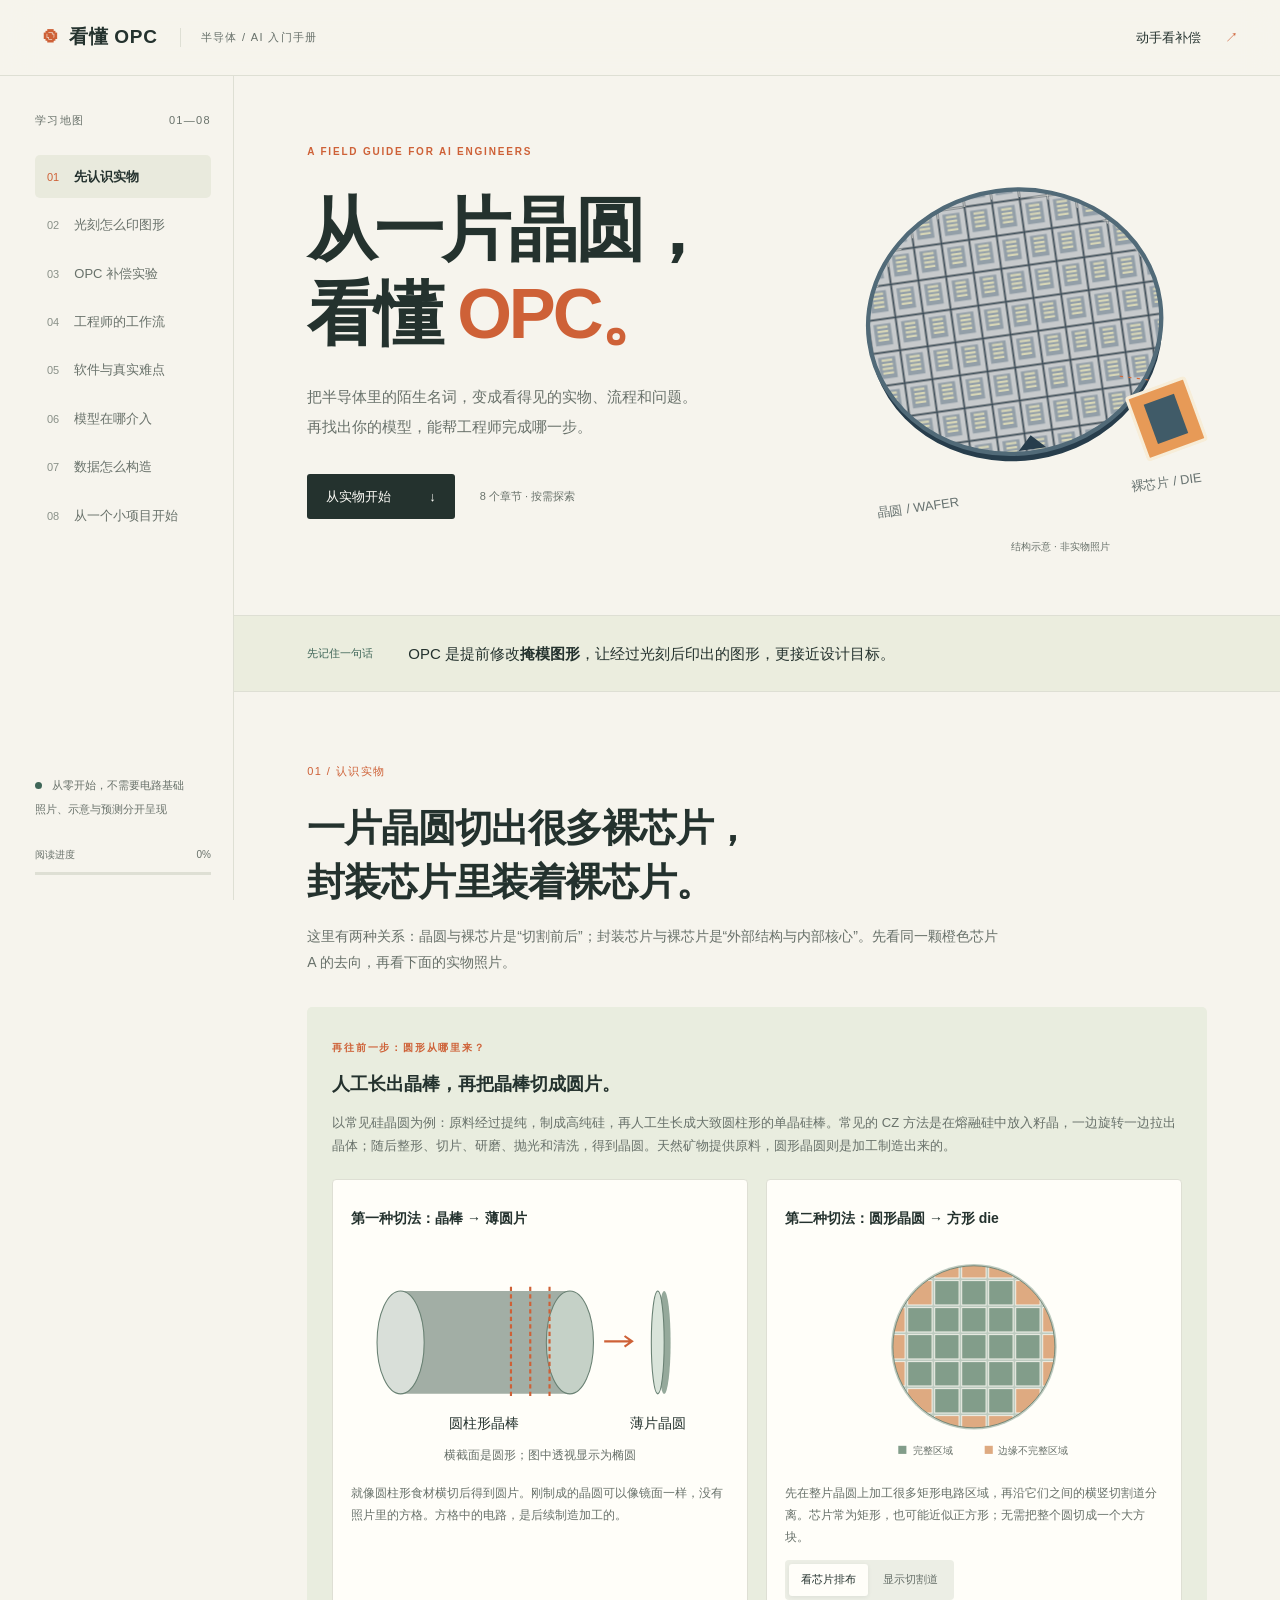
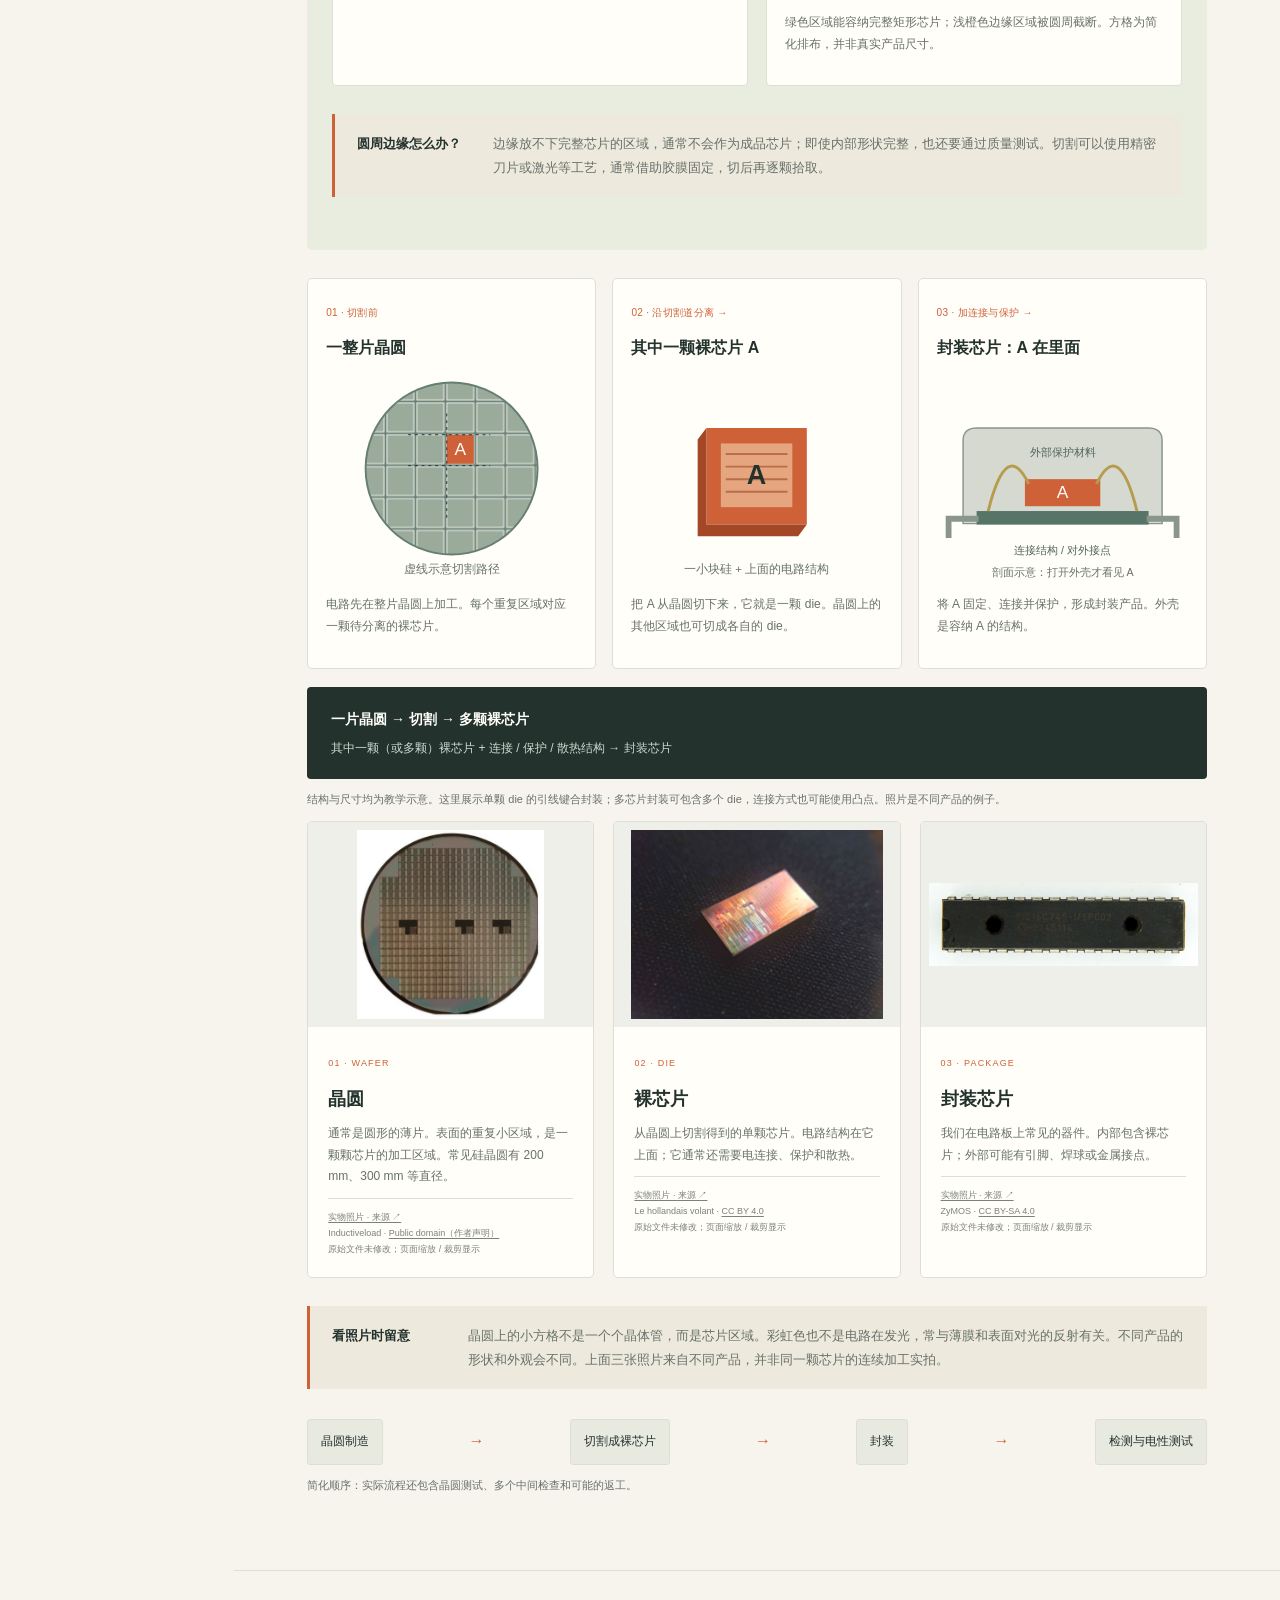
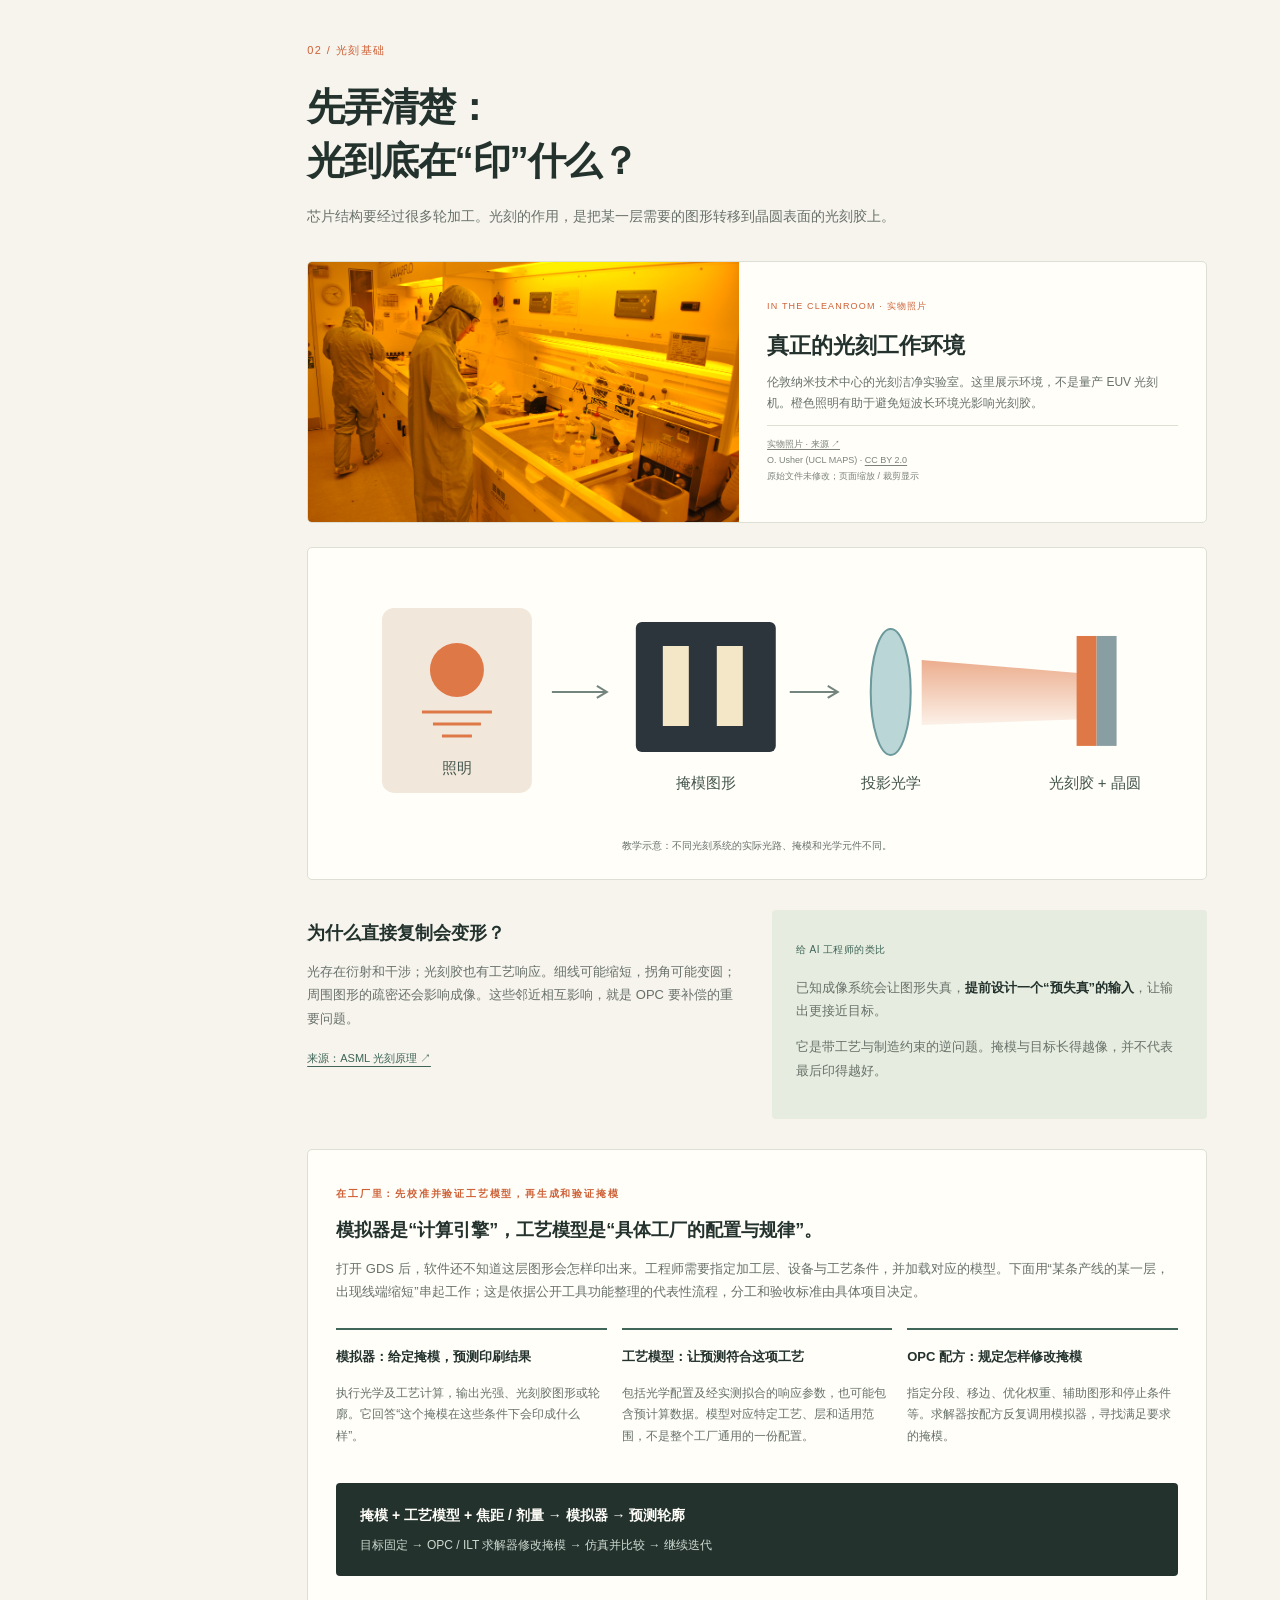
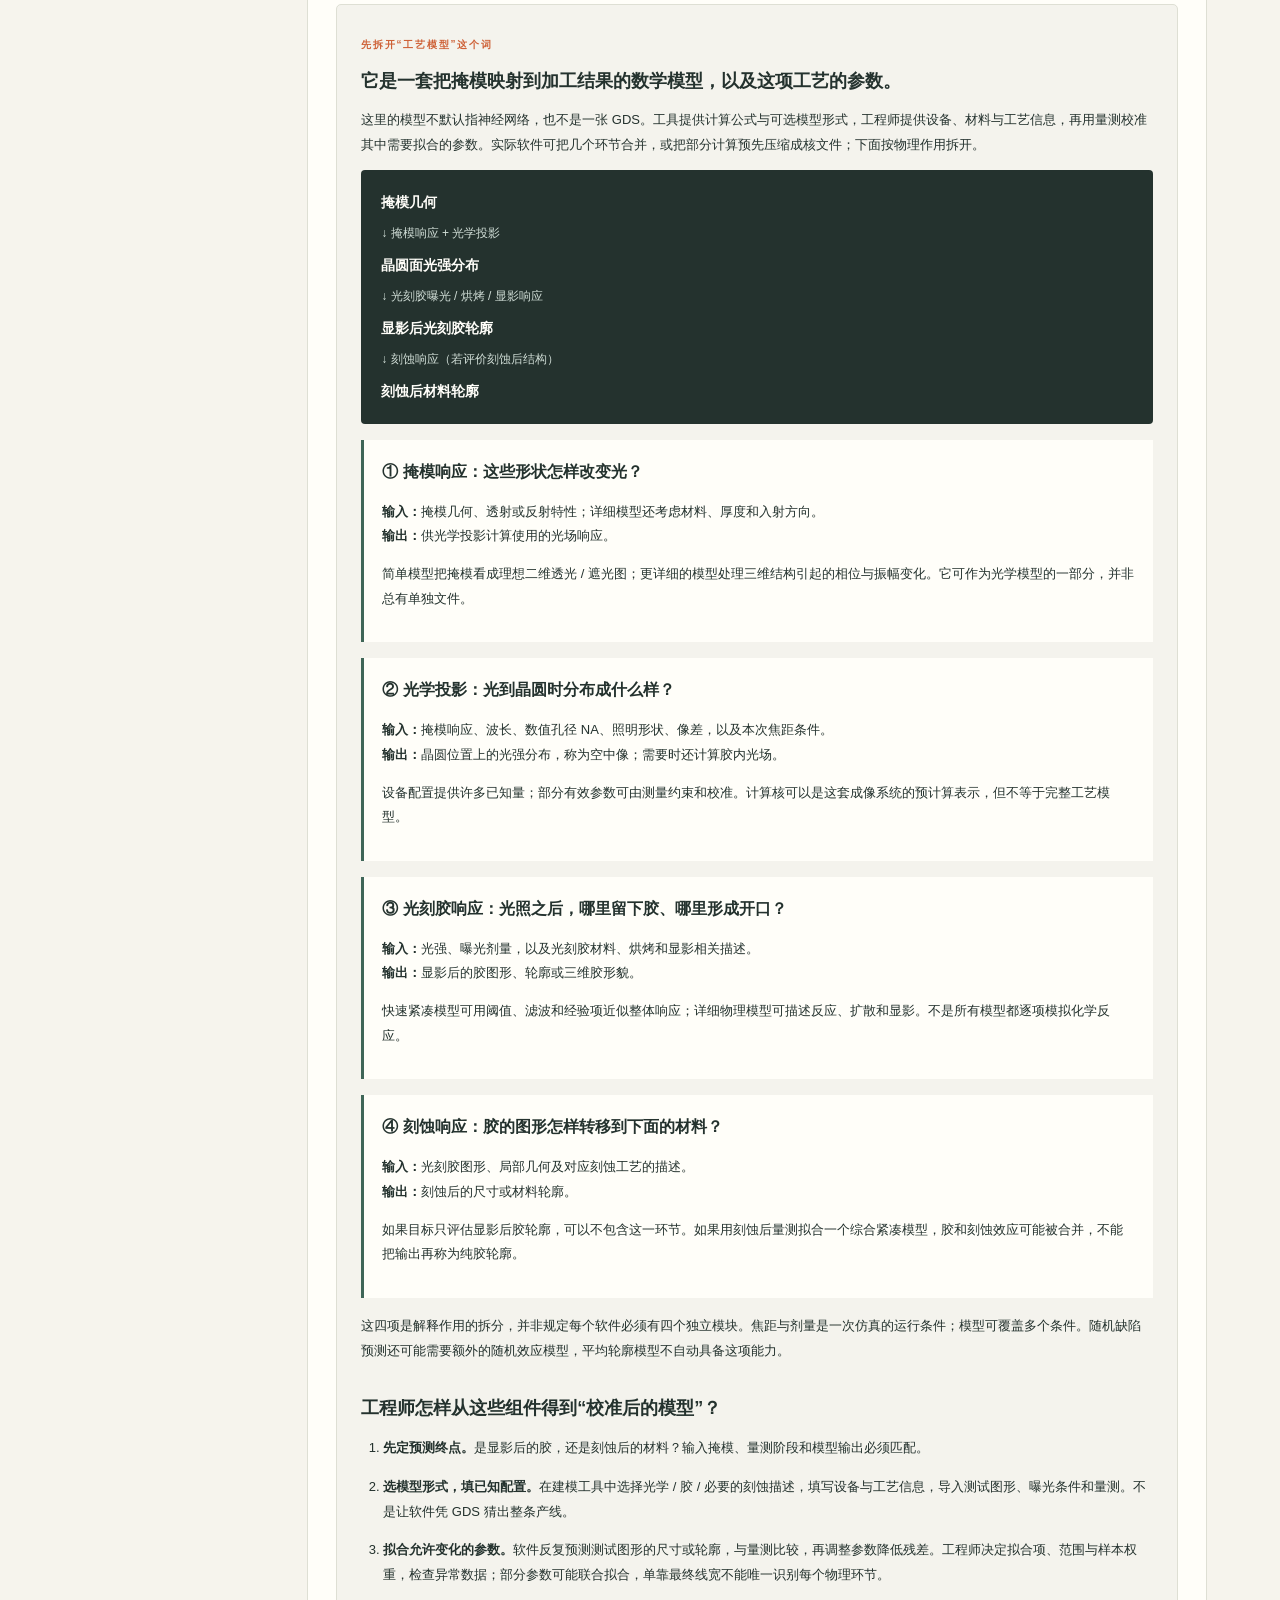
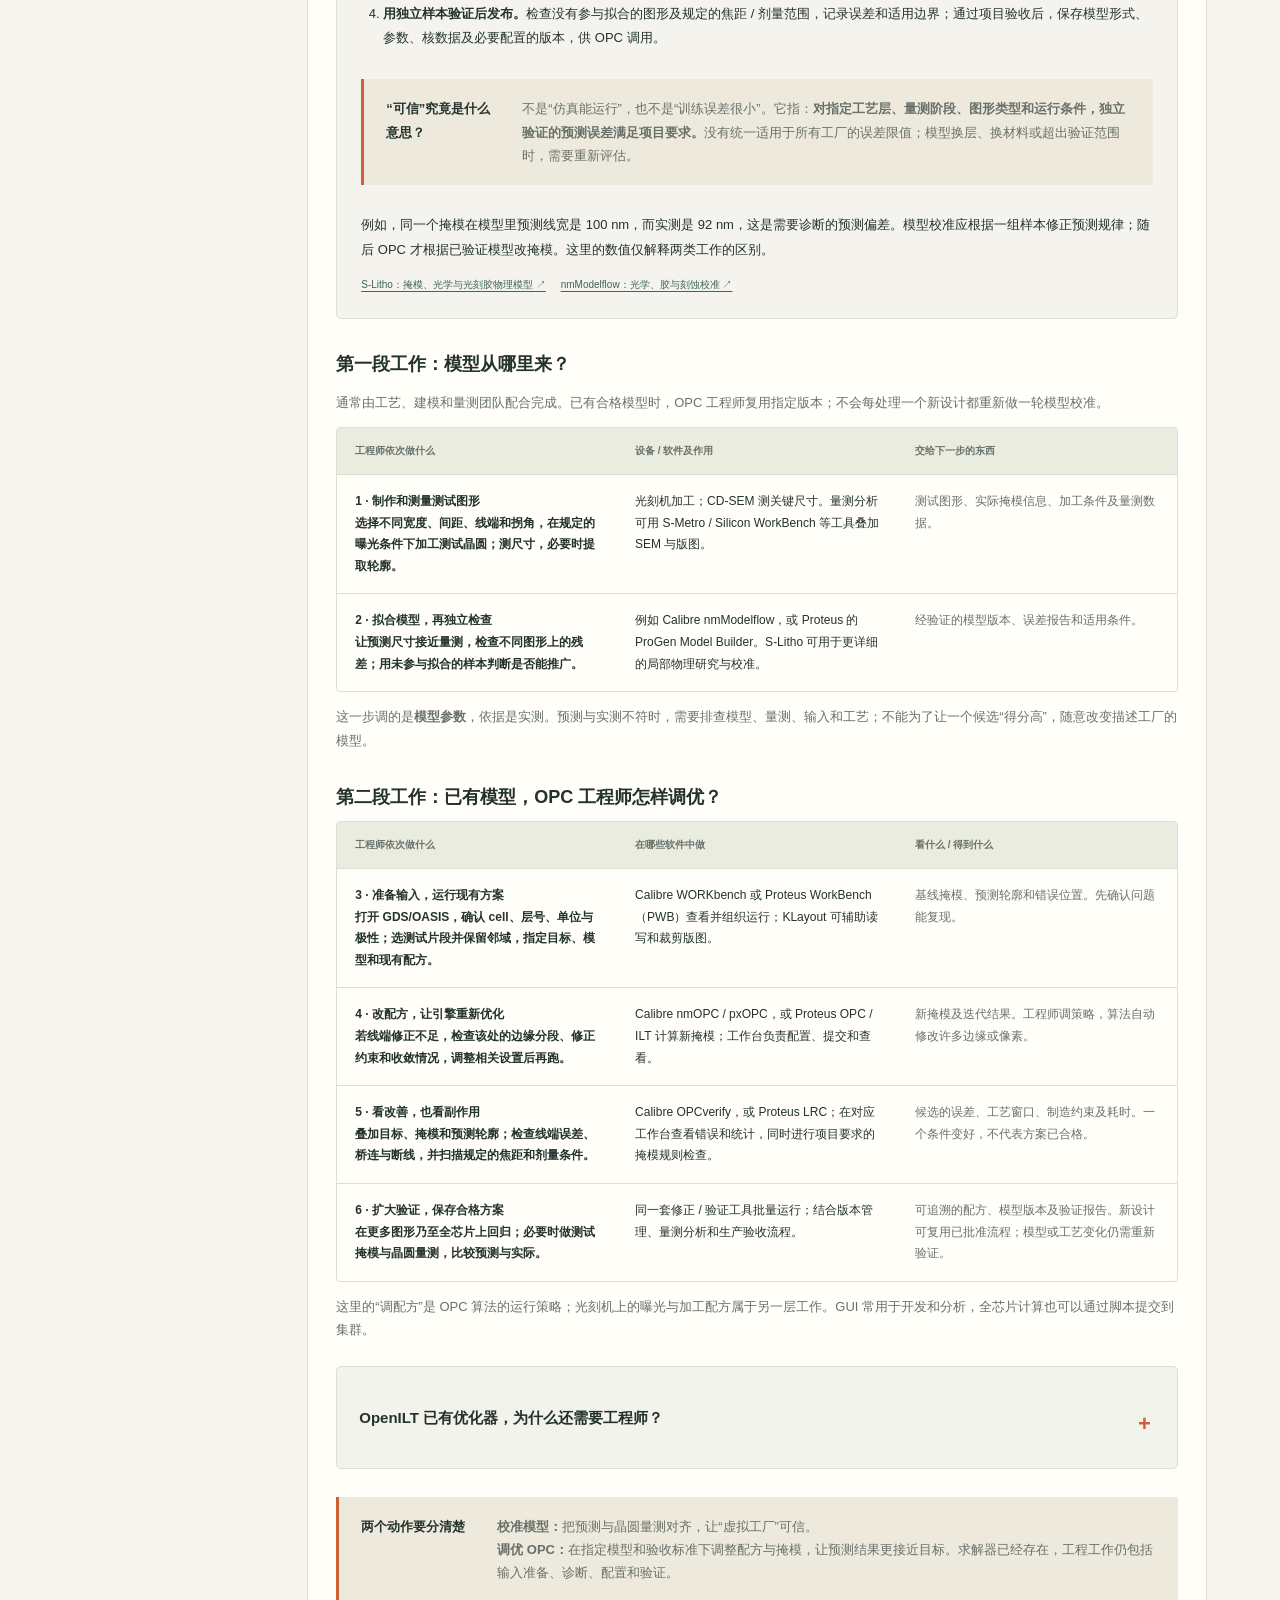
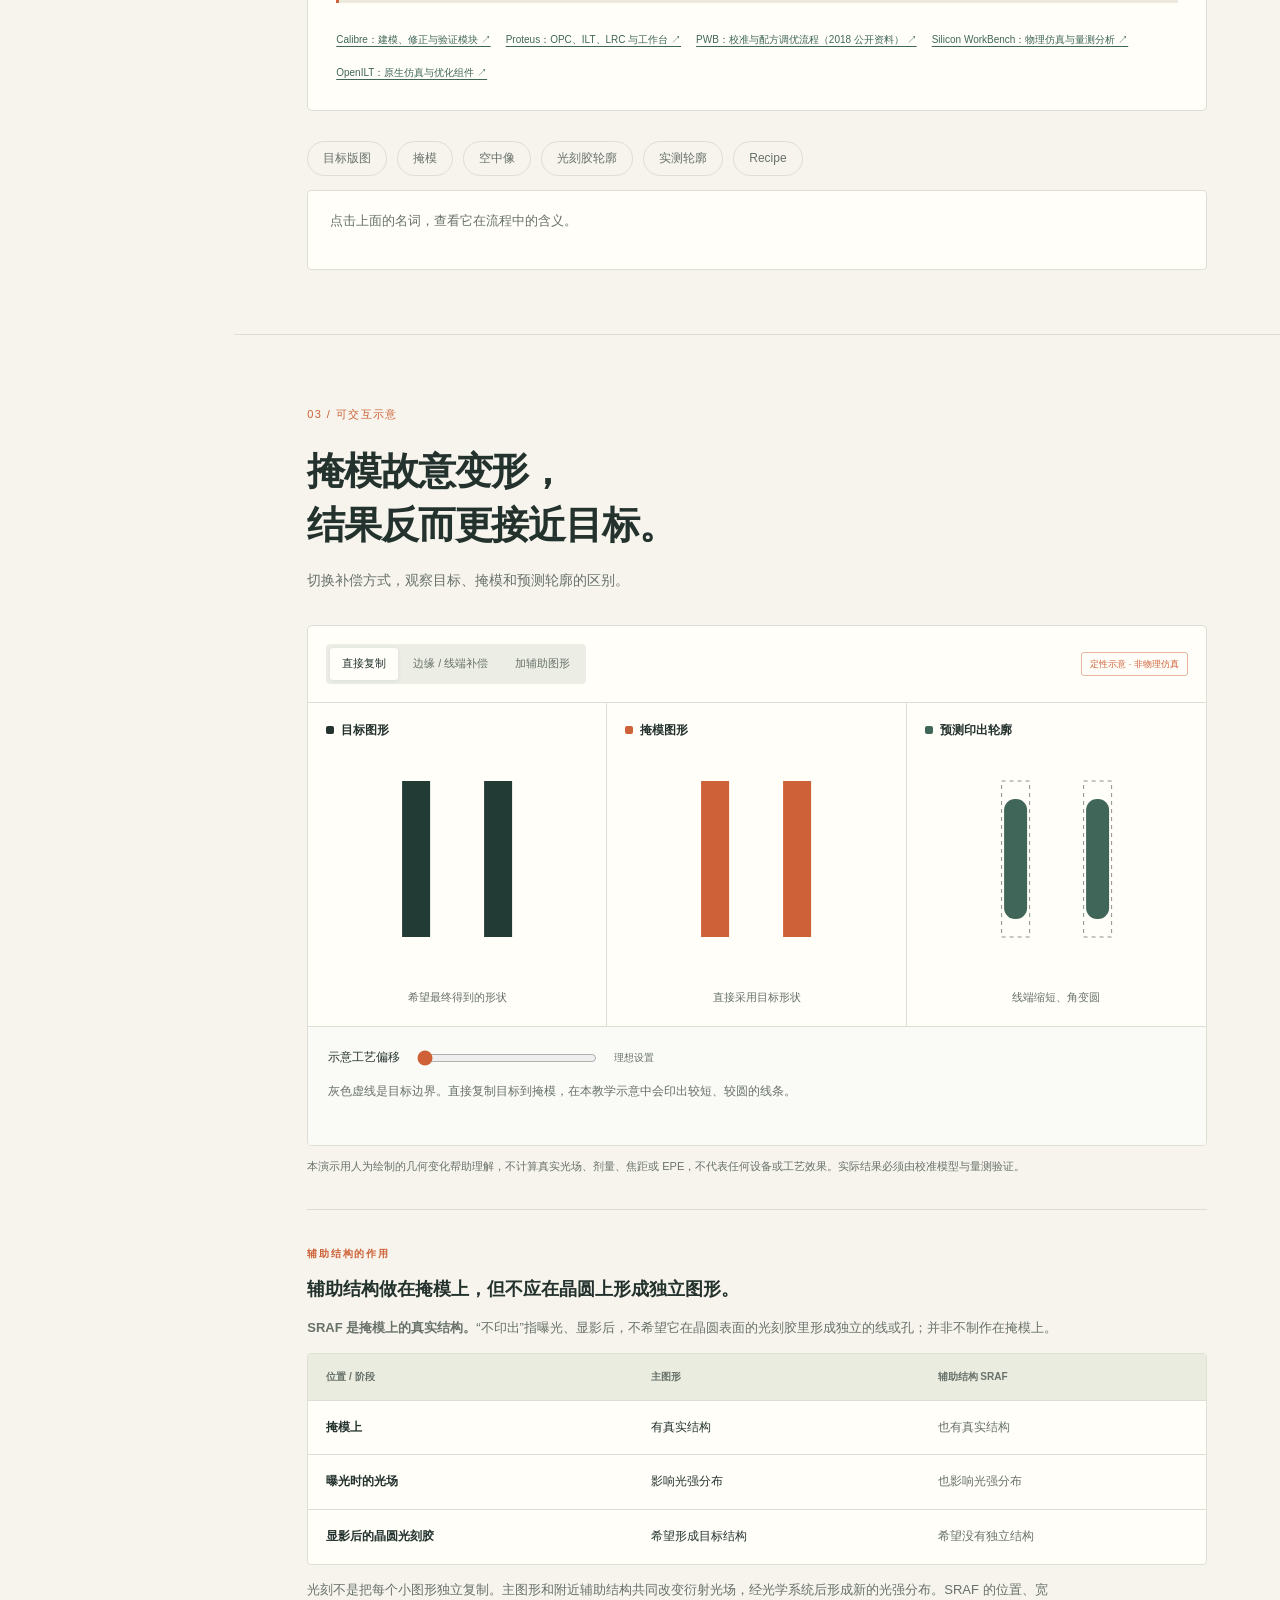
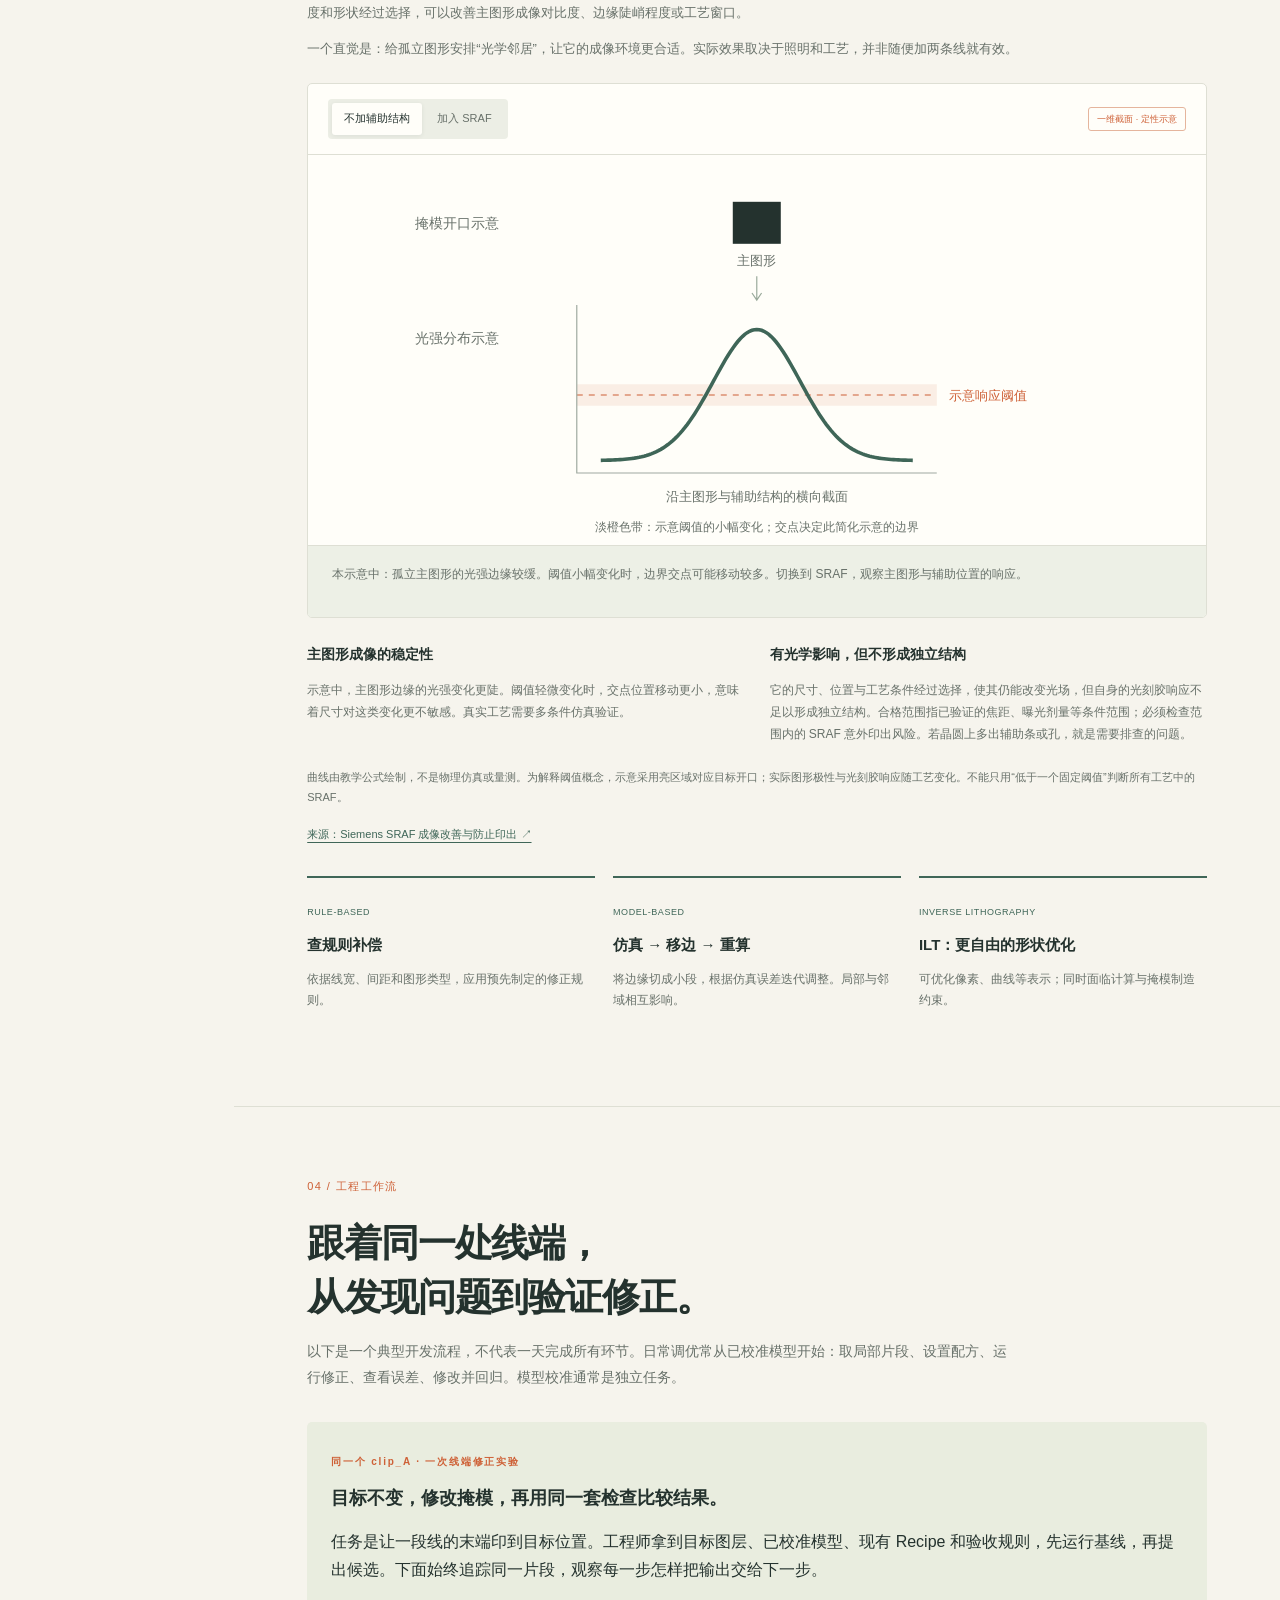
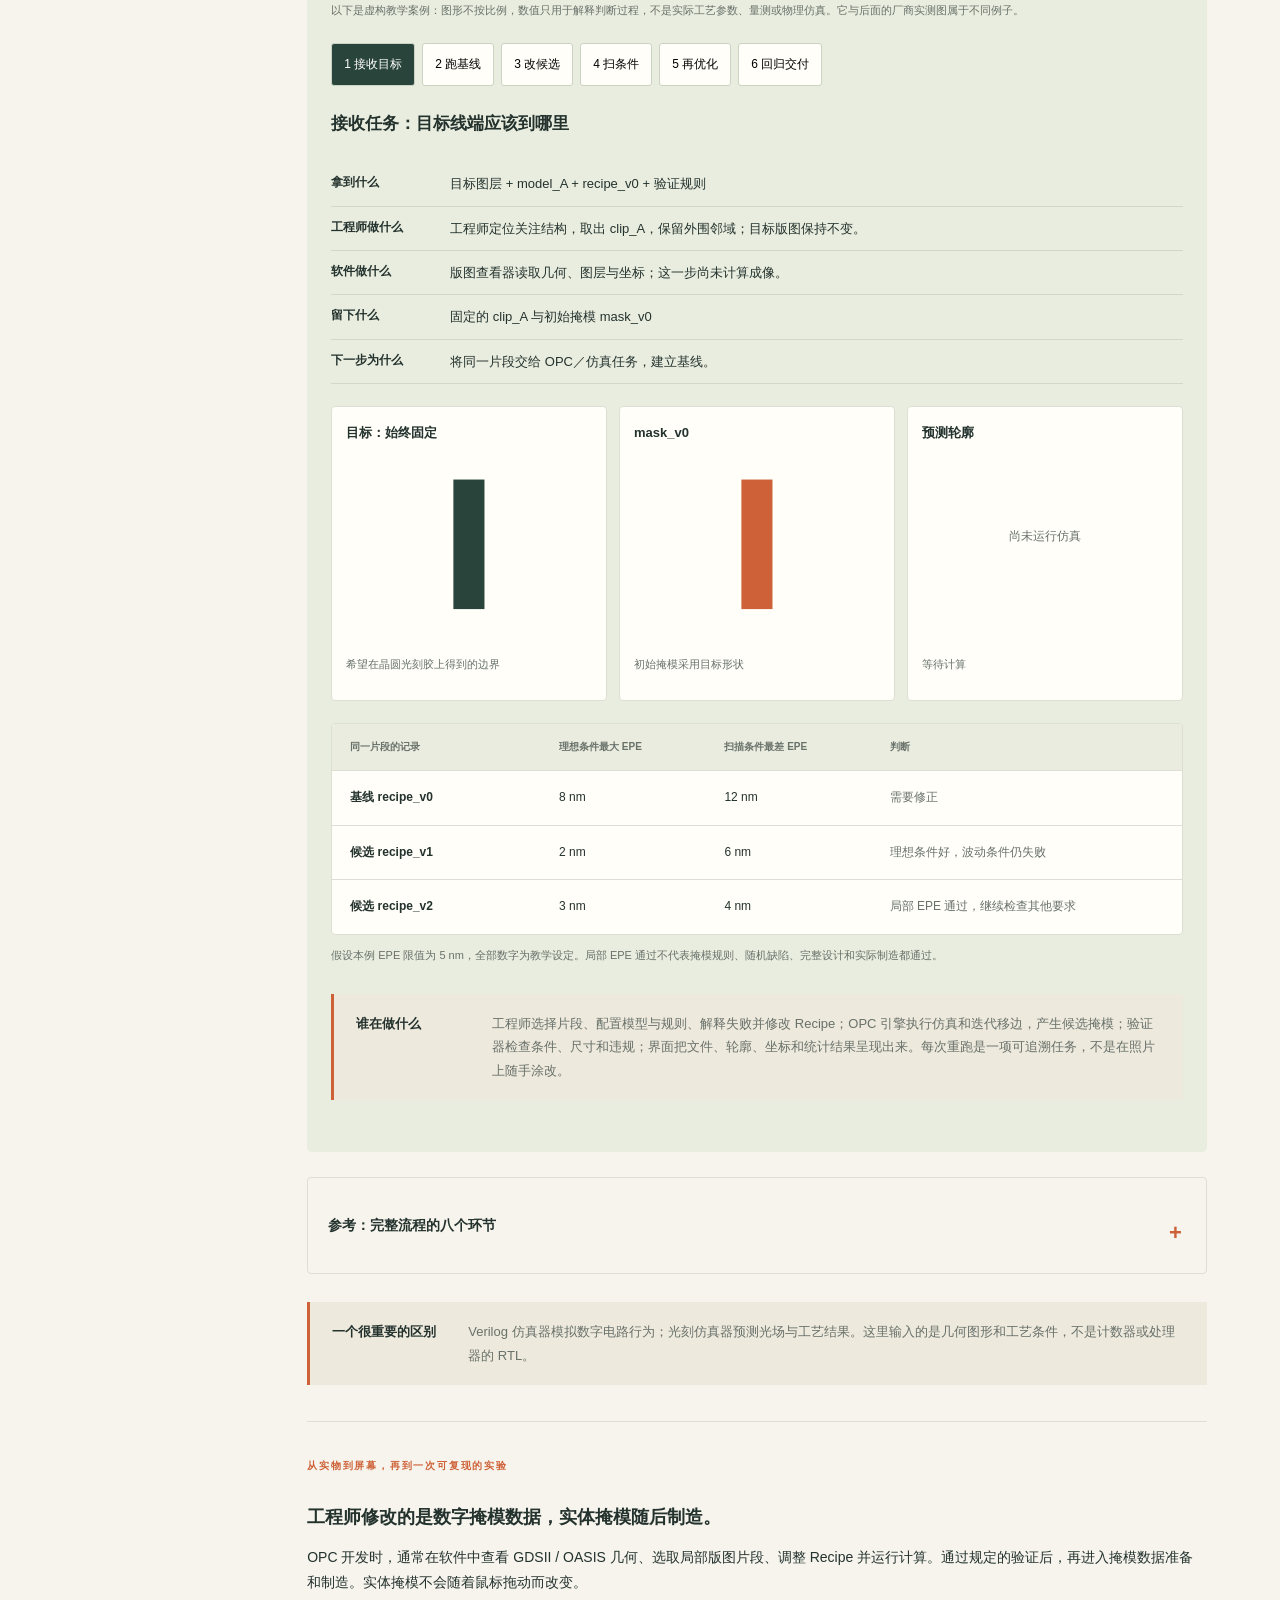
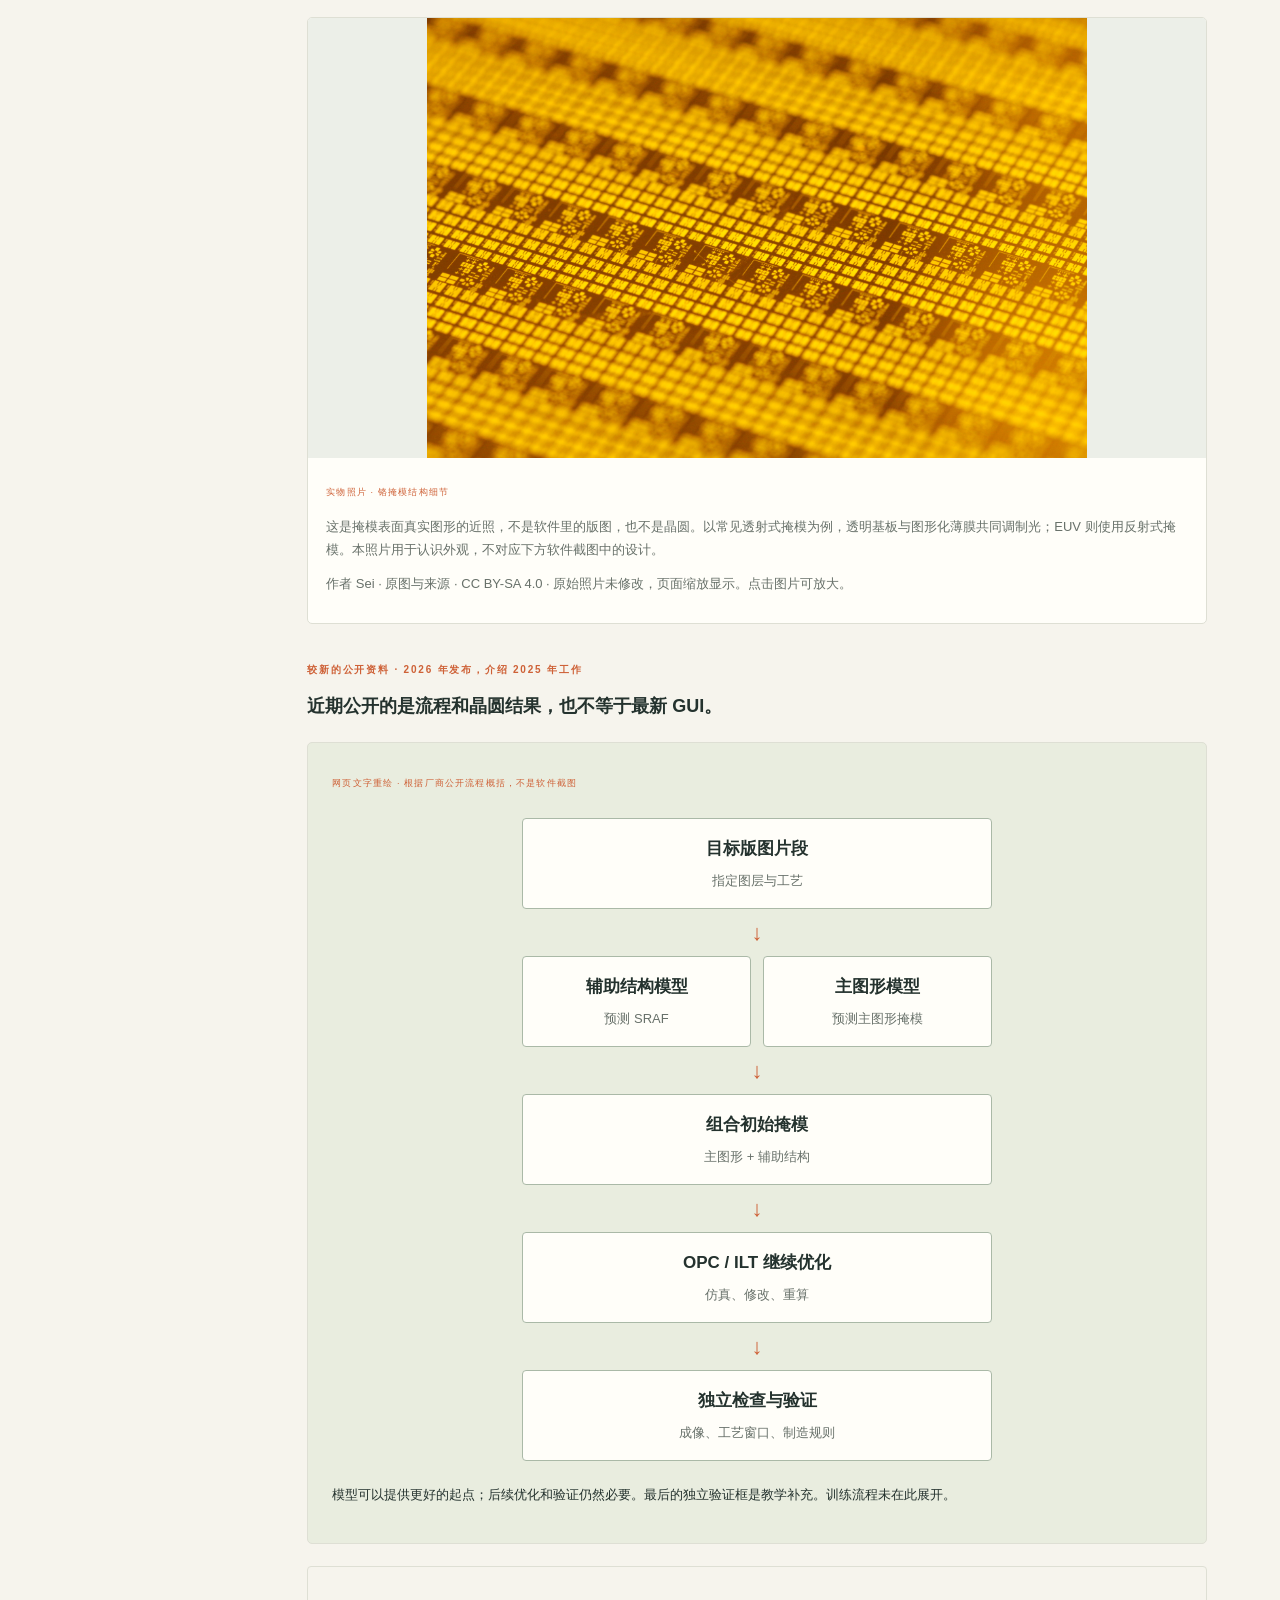
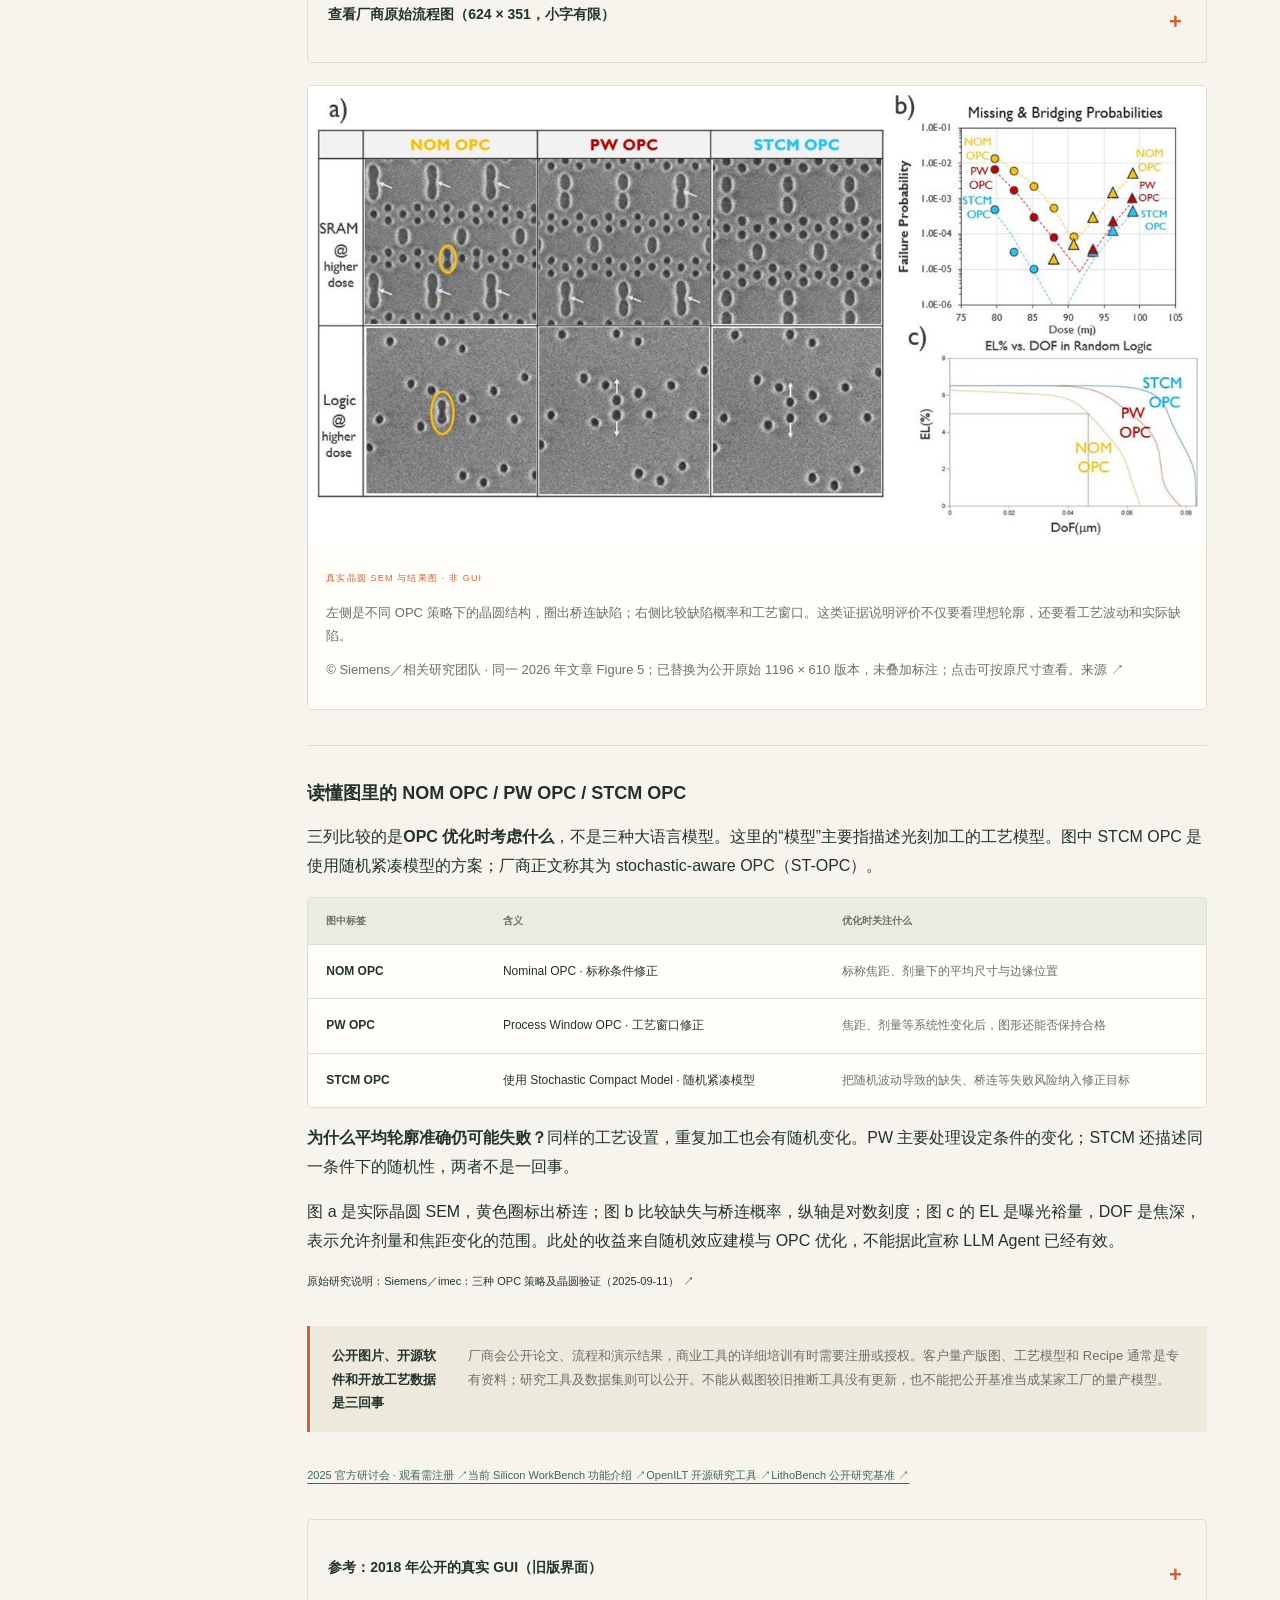
==== offline.html @ 254ba854 "Explain process model components calibration and validation scope" ====
<!doctype html>
<html lang="zh-CN">
<head><meta charset="UTF-8"><meta name="viewport" content="width=device-width, initial-scale=1"><meta name="description" content="给 AI 工程师的 OPC 图解入门。认识晶圆、裸芯片、封装，探索光刻补偿、工具流程和模型数据。"><title>看懂 OPC · 从晶圆到模型</title><style>:root{--paper:#f6f4ed;--ink:#24322e;--muted:#68716a;--orange:#ce6137;--green:#3f6658;--line:#dedfd4;--white:#fffef9}*{box-sizing:border-box}html{scroll-behavior:smooth;scroll-padding-top:95px}body{margin:0;background:var(--paper);color:var(--ink);font-family:-apple-system,BlinkMacSystemFont,"PingFang SC","Microsoft YaHei",sans-serif;line-height:1.8}a{color:inherit;text-decoration:none}button,input{font:inherit}button,a{touch-action:manipulation}button{cursor:pointer}a:focus-visible,button:focus-visible,input:focus-visible,summary:focus-visible{outline:3px solid var(--orange);outline-offset:5px}.topbar{height:76px;position:sticky;top:0;z-index:20;background:#f6f4edf2;backdrop-filter:blur(16px);border-bottom:1px solid var(--line);display:flex;align-items:center;justify-content:space-between;padding:0 42px}.brand{font-weight:700;letter-spacing:.04em;font-size:19px;display:flex;align-items:center;gap:12px}.brand-icon{font-size:28px;color:var(--orange)}.brand-sub{font-size:11px;color:var(--muted);font-weight:400;letter-spacing:.12em;border-left:1px solid var(--line);margin-left:10px;padding-left:20px}.top-action{font-size:13px}.top-action span{color:var(--orange);margin-left:20px}.sidebar{position:fixed;top:76px;bottom:0;width:234px;border-right:1px solid var(--line);padding:35px 22px 25px 35px;display:flex;flex-direction:column}.sidebar-label{font-size:11px;letter-spacing:.12em;color:var(--muted);display:flex;justify-content:space-between;margin-bottom:24px}.sidebar nav{display:grid;gap:5px}.sidebar nav a{font-size:11px;color:#899088;padding:10px 12px;border-radius:5px}.sidebar nav a span{font-size:13px;margin-left:12px;color:var(--muted)}.sidebar nav a.active{background:#e9eadd;color:var(--orange)}.sidebar nav a.active span{color:var(--ink);font-weight:600}.sidebar-note{font-size:11px;color:var(--muted);margin-top:auto;padding-top:30px;line-height:2.2}.tiny-dot{display:inline-block;width:7px;height:7px;border-radius:50%;background:var(--green);margin-right:7px}.progress-label{display:flex;justify-content:space-between;font-size:10px;color:var(--muted);margin-top:25px}.progress-track{background:var(--line);height:3px;margin-top:8px}.progress-track i{height:3px;background:var(--orange);display:block;width:0}main{margin-left:234px;max-width:1550px}.hero{padding:67px 7% 53px;position:relative;overflow:hidden;min-height:540px;border-bottom:1px solid var(--line)}.eyebrow{font-size:10px;font-weight:600;letter-spacing:.18em;color:var(--orange)}h1{font-size:clamp(46px,5.5vw,76px);line-height:1.2;letter-spacing:-.045em;font-weight:600;margin:27px 0 25px}h1 em{font-style:normal;color:var(--orange)}.hero-copy{color:var(--muted);font-size:15px;line-height:2}.hero-bottom{display:flex;align-items:center;gap:25px;margin-top:32px;font-size:11px;color:var(--muted)}.button{display:inline-flex;align-items:center;gap:38px;background:var(--ink);color:var(--white);padding:11px 19px;font-size:13px;border-radius:3px}.button:hover{background:var(--green)}.hero-diagram{position:absolute;right:3%;top:90px;width:41%;max-width:470px;transform:rotate(-8deg)}.hero-diagram svg{width:100%}.diagram-label{display:block;text-align:center;color:var(--muted);font-size:10px;transform:rotate(8deg)}.intro-strip{display:flex;gap:35px;padding:24px 7%;align-items:center;border-bottom:1px solid var(--line);background:#ebedde}.intro-strip>span{font-size:11px;color:var(--green);white-space:nowrap}.intro-strip p{font-size:15px;margin:0}.chapter{padding:64px 7%;border-bottom:1px solid var(--line)}.chapter-number{font-size:11px;color:var(--orange);letter-spacing:.13em}.chapter-head{margin-bottom:32px}.chapter-head h2{font-size:clamp(28px,3vw,40px);line-height:1.4;font-weight:600;letter-spacing:-.03em;margin:16px 0}.chapter-head>p{color:var(--muted);font-size:14px;max-width:700px}.photo-grid{display:grid;grid-template-columns:repeat(3,1fr);gap:19px}.photo-card{margin:0;background:var(--white);border:1px solid var(--line);border-radius:5px;overflow:hidden}.photo-frame{height:205px;background:#e4e5de;overflow:hidden;position:relative}.photo-frame img{width:100%;height:100%;object-fit:cover;cursor:zoom-in;transition:transform .3s}.photo-frame img:hover{transform:scale(1.04)}.photo-loading{height:100%;display:grid;place-items:center;font-size:12px;color:var(--muted)}figcaption{padding:20px}.photo-tag{font-size:9px;letter-spacing:.13em;color:var(--orange)}h3{font-size:18px;line-height:1.5;font-weight:600;margin:10px 0}figcaption p{font-size:12px;color:var(--muted);margin:10px 0}.photo-credit{font-size:9px;color:#7c827b;border-top:1px solid var(--line);padding-top:10px;line-height:1.8}.photo-credit a{text-decoration:underline;text-underline-offset:2px}.note{display:flex;gap:26px;border-left:3px solid var(--orange);padding:18px 22px;background:#eee9dd;margin:28px 0;font-size:13px}.note strong{flex:0 0 110px;align-self:flex-start}.note p{margin:0;color:var(--muted)}.journey,.agent-flow{display:flex;align-items:center;justify-content:space-between;gap:12px;margin-top:30px}.journey span,.agent-flow span{font-size:12px;background:#e8eadf;border:1px solid var(--line);padding:11px 13px;border-radius:3px}.journey b,.agent-flow b{font-weight:400;color:var(--orange)}.small{font-size:11px}.muted{color:var(--muted)}.litho-panel{background:var(--white);border:1px solid var(--line);border-radius:5px;padding:24px}.litho-panel svg{width:100%;display:block}.svg-title{font-size:15px;fill:#43544b}.panel-caption{text-align:center;font-size:10px;color:var(--muted)}.two-col{display:grid;grid-template-columns:1fr 1fr;gap:30px;margin-top:30px}.two-col p{font-size:13px;color:var(--muted)}.analogy{background:#e6ecdf;padding:24px;border-radius:4px}.analogy>span{font-size:10px;color:var(--green);letter-spacing:.04em}.analogy strong{color:var(--ink)}.source-link{font-size:11px;color:var(--green);text-decoration:underline;text-underline-offset:4px}.glossary{display:flex;gap:10px;flex-wrap:wrap;margin-top:30px}.glossary button{border:1px solid var(--line);background:transparent;border-radius:20px;padding:6px 15px;font-size:12px;color:var(--muted)}.glossary button.active{background:var(--ink);color:var(--white)}.term-detail{font-size:13px;min-height:80px;background:var(--white);padding:18px 22px;border:1px solid var(--line);margin-top:14px;border-radius:4px;color:var(--muted)}.lab{border:1px solid var(--line);background:var(--white);border-radius:5px;overflow:hidden}.lab-toolbar{display:flex;justify-content:space-between;align-items:center;gap:15px;padding:18px;border-bottom:1px solid var(--line)}.segmented{display:flex;gap:3px;background:#eceee5;padding:4px;border-radius:4px}.segmented button{background:transparent;border:0;padding:6px 12px;font-size:11px;border-radius:3px;color:var(--muted)}.segmented button.active{background:var(--white);color:var(--ink);box-shadow:0 1px 4px #24322e14}.badge{font-size:9px;color:var(--orange);border:1px solid #e5b59d;padding:3px 8px;border-radius:3px;white-space:nowrap}.lab-panes{display:grid;grid-template-columns:repeat(3,1fr)}.lab-pane{padding:18px;border-right:1px solid var(--line);text-align:center}.lab-pane:last-child{border:0}.lab-pane h3{font-size:12px;text-align:left;margin:0}.legend{display:inline-block;width:8px;height:8px;margin-right:7px;border-radius:2px}.legend.target{background:var(--ink)}.legend.mask{background:var(--orange)}.legend.result{background:var(--green)}.lab-pane svg{width:100%;max-height:240px}.lab-pane p{font-size:11px;color:var(--muted);margin:0}.lab-footer{padding:20px;border-top:1px solid var(--line);background:#fafbf6}.lab-footer label{font-size:12px;display:flex;align-items:center;gap:15px}.lab-footer input{width:180px;accent-color:var(--orange)}.lab-footer label span{font-size:10px;color:var(--muted)}.lab-footer p{font-size:12px;color:var(--muted);margin-bottom:0;min-height:44px}.three-col{display:grid;grid-template-columns:repeat(3,1fr);gap:18px}.mini-cards{margin-top:28px}.mini-cards article{border-top:2px solid var(--green);padding:18px 0}.mini-cards article>span{font-size:9px;letter-spacing:.06em;color:var(--green)}.mini-cards h3{font-size:15px}.mini-cards p{font-size:12px;color:var(--muted)}.pipeline-tabs{display:grid;grid-template-columns:repeat(8,1fr);gap:5px}.pipeline-tabs button{font-size:11px;text-align:left;line-height:1.8;padding:12px 8px;background:#e8eadf;border:1px solid transparent;border-radius:3px;color:var(--muted)}.pipeline-tabs button.active{background:var(--ink);color:var(--white)}.pipeline-detail{padding:28px;background:var(--white);border:1px solid var(--line);border-radius:4px;margin-top:14px;min-height:200px}.pipeline-detail p{font-size:13px;color:var(--muted)}.io-row{display:flex;gap:30px;font-size:11px;padding-top:14px;border-top:1px solid var(--line)}.io-row strong{color:var(--orange);margin-right:8px}.metrics{margin-top:35px}.metric-grid{display:grid;grid-template-columns:repeat(3,1fr);gap:1px;background:var(--line);border:1px solid var(--line);margin-top:20px}.metric-grid article{background:var(--paper);padding:22px}.metric-grid b{font-size:17px;display:block;color:var(--green)}.metric-grid span{font-size:11px;color:var(--ink)}.metric-grid p{font-size:11px;color:var(--muted);margin:7px 0 0}.table-wrap{overflow-x:auto;border:1px solid var(--line);border-radius:4px;background:var(--white)}table{width:100%;border-collapse:collapse;text-align:left;font-size:12px}th{font-size:10px;color:var(--muted);background:#e9ecdf;padding:14px 18px}td{padding:16px 18px;border-top:1px solid var(--line);vertical-align:top}td:first-child{font-weight:600;min-width:150px}td:last-child{min-width:130px;color:var(--muted)}td a:hover{color:var(--orange)}.pain-list{margin-top:30px}details{border-top:1px solid var(--line)}summary{cursor:pointer;list-style:none;padding:19px 4px;font-size:15px;position:relative;padding-right:28px}summary::-webkit-details-marker{display:none}summary:after{content:'+';position:absolute;right:8px;color:var(--orange);font-size:22px}details[open] summary:after{content:'−'}summary span{font-size:11px;color:var(--orange);margin-right:20px}.pain-list p,.quiz details p{font-size:13px;color:var(--muted);padding:0 40px 20px;margin:0}.ai-picker{display:flex;gap:8px;flex-wrap:wrap}.ai-picker button{font-size:12px;border:1px solid var(--line);background:transparent;color:var(--muted);padding:9px 17px;border-radius:3px}.ai-picker button.active{background:var(--green);color:var(--white);border-color:var(--green)}.ai-detail{padding:28px;background:var(--white);border:1px solid var(--line);border-radius:4px;margin-top:14px;min-height:240px}.ai-detail>p{font-size:13px;color:var(--muted)}.ai-detail .two-col{margin-top:18px;gap:20px}.ai-detail .two-col>div{padding:15px;background:#f0f2e9;font-size:12px}.ai-detail .two-col strong{font-size:10px;color:var(--green);display:block;margin-bottom:8px}.data-card{border:1px solid var(--line);background:var(--white);border-radius:5px;margin-bottom:25px}.data-card-head{display:flex;align-items:center;padding:16px 22px;border-bottom:1px solid var(--line);font-size:12px}.data-card-head>span:last-child{font-size:9px;color:var(--muted);margin-left:auto}.data-grid{display:grid;grid-template-columns:repeat(3,1fr)}.data-grid>div{padding:23px;border-right:1px solid var(--line)}.data-grid>div:last-child{border:0}.data-grid h3{font-size:15px;margin-top:0}.data-grid ul{font-size:11px;color:var(--muted);padding-left:15px;margin-bottom:0}.data-grid li{margin:8px 0}.halo-demo{display:flex;align-items:center;gap:25px;padding:25px;margin-top:30px;border:1px solid var(--line);border-radius:5px}.halo-demo svg{width:220px;flex:0 0 220px}.halo-demo p{font-size:13px;color:var(--muted)}.data-rules{margin-top:30px}.data-rules ol{padding-left:24px;font-size:13px;color:var(--muted)}.data-rules li{padding:8px 0 8px 7px}.data-rules strong{color:var(--ink)}.start-steps{display:grid;grid-template-columns:repeat(4,1fr);gap:20px}.start-steps article{border-top:1px solid var(--line);padding-top:18px}.start-steps span{font-size:26px;color:var(--orange);font-weight:300}.start-steps h3{font-size:15px}.start-steps p{font-size:12px;color:var(--muted)}.quiz{margin:30px 0}.quiz h3{margin-bottom:18px}.quiz summary{font-size:13px}footer{padding:35px 7%;display:flex;gap:25px;justify-content:space-between;font-size:10px;color:var(--muted)}footer strong{font-size:15px;color:var(--ink)}footer p{margin-top:8px}footer>a{white-space:nowrap}.image-dialog{border:0;border-radius:6px;padding:18px;background:var(--white);max-width:90vw;max-height:90vh}.image-dialog::backdrop{background:#15211fd9}.image-dialog img{display:block;max-width:80vw;max-height:75vh;object-fit:contain}.image-dialog button{float:right;margin-bottom:12px;border:1px solid var(--line);padding:3px 12px;background:var(--paper)}.image-dialog p{font-size:11px;margin:12px 0 0;color:var(--muted)}@media(min-width:1600px){main{margin-left:260px}.sidebar{width:260px}.hero-diagram{right:8%}}@media(max-width:1100px){.sidebar{width:200px;padding-left:20px}main{margin-left:200px}.brand-sub{display:none}.hero-diagram{width:38%;top:145px;right:0}.hero-copy{max-width:62%}.photo-frame{height:160px}figcaption{padding:15px}.pipeline-tabs{grid-template-columns:repeat(4,1fr)}.agent-flow{flex-wrap:wrap;justify-content:flex-start}.start-steps{grid-template-columns:repeat(2,1fr)}.hero{min-height:520px}}@media(max-width:760px){.topbar{height:64px;padding:0 20px}.brand{font-size:16px}.top-action{font-size:11px}.top-action span{margin-left:6px}.sidebar{position:sticky;top:64px;z-index:15;width:100%;height:48px;padding:0;background:var(--paper);border-bottom:1px solid var(--line);border-right:0;display:block;overflow-x:auto}.sidebar-label,.sidebar-note,.progress-label,.progress-track{display:none}.sidebar nav{display:flex;width:max-content;gap:0;padding:0 10px}.sidebar nav a{padding:12px 10px;white-space:nowrap;border-radius:0}.sidebar nav a span{margin-left:4px;font-size:11px}main{margin:0}html{scroll-padding-top:126px}.hero{padding:38px 6% 35px;min-height:610px}.hero h1{font-size:51px}.hero-copy{max-width:100%;font-size:13px}.hero-copy br{display:none}.hero-bottom{margin-top:20px}.hero-diagram{top:330px;width:240px;right:9%;opacity:.95}.hero-diagram .diagram-label{font-size:8px}.intro-strip{padding:20px 6%;display:block}.intro-strip p{font-size:13px;margin-top:8px}.chapter{padding:42px 6%}.chapter-head h2{font-size:29px}.chapter-head>p{font-size:13px}.photo-grid{grid-template-columns:1fr}.photo-card{display:grid;grid-template-columns:43% 1fr}.photo-frame{height:100%;min-height:220px}figcaption{padding:17px}.photo-credit{font-size:8px}.note{display:block;padding:16px}.note strong{display:block;margin-bottom:6px}.journey{flex-wrap:wrap;justify-content:flex-start}.journey span{font-size:10px;padding:7px}.journey b{font-size:12px}.litho-panel{padding:10px}.two-col{grid-template-columns:1fr;gap:18px}.lab-toolbar{flex-direction:column;align-items:flex-start;padding:12px}.segmented button{font-size:10px;padding:6px 9px}.lab-pane{padding:10px 6px}.lab-pane h3{font-size:10px}.lab-pane p{font-size:9px;min-height:32px}.lab-footer{padding:16px}.lab-footer label{flex-wrap:wrap;font-size:11px;gap:10px}.lab-footer input{width:130px}.three-col{grid-template-columns:1fr;gap:0}.mini-cards article{padding:14px 0}.mini-cards p{margin-bottom:4px}.pipeline-tabs button{font-size:10px;padding:9px}.pipeline-detail{padding:20px;min-height:250px}.io-row{display:block}.io-row>span{display:block;margin-top:5px}.metric-grid{grid-template-columns:repeat(2,1fr)}.metric-grid article{padding:17px}.metric-grid b{font-size:15px}table{min-width:580px}.pain-list summary{font-size:13px}.pain-list p,.quiz details p{padding-left:5px;padding-right:5px}.ai-picker{gap:6px}.ai-picker button{font-size:11px;padding:8px 10px}.ai-detail{padding:20px}.data-card-head{padding:14px}.data-card-head>span:last-child{display:none}.data-grid{grid-template-columns:1fr}.data-grid>div{border-right:0;border-bottom:1px solid var(--line);padding:18px}.data-grid ul{font-size:12px}.halo-demo{padding:15px;flex-direction:column;gap:10px}.halo-demo svg{flex-basis:auto;width:190px}.start-steps{gap:16px}.start-steps h3{font-size:14px}footer{flex-direction:column;gap:10px;padding:28px 6%}.image-dialog{padding:12px}.image-dialog img{max-width:80vw}.hero-diagram svg{max-height:230px}}@media(prefers-reduced-motion:reduce){html{scroll-behavior:auto}*{transition:none!important}}@media print{.sidebar,.topbar,.hero-diagram,.lab-footer input{display:none}main{margin:0}.chapter{break-inside:avoid}body{background:white}.hero{min-height:0}.photo-frame{height:140px}}

.lab-photo{display:grid;grid-template-columns:48% 1fr;margin-bottom:24px}.lab-photo .photo-frame{height:260px}.lab-photo figcaption{padding:28px}.lab-photo h3{font-size:22px}@media(max-width:760px){.lab-photo{grid-template-columns:1fr}.lab-photo .photo-frame{height:210px;min-height:0}.lab-photo figcaption{padding:20px}}

.photo-grid .photo-frame{background:#efefe9}.photo-grid .photo-frame img{object-fit:contain;padding:8px}
.relationship-grid{display:grid;grid-template-columns:repeat(3,1fr);gap:16px}.relationship-step{background:var(--white);border:1px solid var(--line);border-radius:5px;padding:18px}.step-kicker{font-size:10px;letter-spacing:.03em;color:var(--orange)}.relationship-step h3{font-size:16px}.relationship-step svg{width:100%;display:block}.relationship-step p{font-size:12px;color:var(--muted)}.relationship-equation{background:var(--ink);color:var(--white);padding:20px 24px;border-radius:4px;margin-top:18px;display:grid;gap:6px;font-size:14px}.relationship-equation span{font-size:12px;color:#ccd9cf}.simulator-guide{background:var(--white);padding:28px;border:1px solid var(--line);border-radius:5px;margin-top:30px}.simulator-guide>p{font-size:13px;color:var(--muted)}.simulator-layers{display:grid;grid-template-columns:repeat(3,1fr);gap:15px;margin:24px 0}.simulator-layers article{border-top:2px solid var(--green);padding-top:12px}.simulator-layers b{font-size:13px}.simulator-layers p{font-size:12px;color:var(--muted)}.source-links{display:flex;gap:15px;flex-wrap:wrap;font-size:10px;color:var(--green)}.source-links a{text-decoration:underline;text-underline-offset:3px}.sraf-guide{margin-top:32px;padding-top:28px;border-top:1px solid var(--line)}.sraf-intro p{font-size:13px;color:var(--muted);max-width:750px}.sraf-demo{background:var(--white);border:1px solid var(--line);border-radius:5px;overflow:hidden;margin:22px 0}.sraf-toolbar{padding:15px 20px;display:flex;align-items:center;justify-content:space-between;border-bottom:1px solid var(--line);gap:10px}.sraf-demo svg{width:100%;display:block;max-height:390px}.sraf-demo>p{font-size:12px;color:var(--muted);margin:0;padding:18px 24px;background:#edf0e6;border-top:1px solid var(--line);min-height:72px}.sraf-reading{display:grid;grid-template-columns:1fr 1fr;gap:25px}.sraf-reading b{font-size:14px}.sraf-reading p{font-size:12px;color:var(--muted)}@media(max-width:760px){.relationship-grid{grid-template-columns:1fr}.relationship-step{display:grid;grid-template-columns:42% 1fr;gap:4px 14px;padding:17px}.relationship-step .step-kicker{grid-column:1/-1}.relationship-step h3{grid-column:1/-1;margin:6px 0}.relationship-step svg{align-self:center}.relationship-step p{font-size:12px}.relationship-equation{padding:17px;font-size:13px}.simulator-guide{padding:18px}.simulator-layers{grid-template-columns:1fr;gap:12px}.simulator-layers p{margin:8px 0}.sraf-toolbar{align-items:flex-start;flex-direction:column;padding:12px}.sraf-reading{grid-template-columns:1fr;gap:12px}.sraf-demo>p{padding:15px}.sraf-demo svg{min-height:230px}}

.wafer-origin{padding:25px;background:#e9eddf;border-radius:5px;margin-bottom:28px}.wafer-origin>p{font-size:13px;color:var(--muted)}.wafer-origin-grid{display:grid;grid-template-columns:1fr 1fr;gap:18px;margin-top:22px}.wafer-origin-grid article{background:var(--white);border:1px solid var(--line);border-radius:4px;padding:18px}.wafer-origin h4{font-size:14px;margin:8px 0 15px}.wafer-origin-grid svg{width:100%;height:225px;display:block}.wafer-origin-grid p,.wafer-terms p{font-size:12px;color:var(--muted)}.wafer-origin-grid .segmented{width:max-content;max-width:100%}.wafer-terms{margin-bottom:20px}@media(max-width:760px){.wafer-origin{padding:18px}.wafer-origin-grid{grid-template-columns:1fr}.wafer-origin-grid article{padding:15px}.wafer-origin-grid svg{height:205px}.wafer-origin-grid p{font-size:12px}}



.opc-difficulty{margin-top:30px}.opc-difficulty>.analogy{margin:20px 0}.opc-difficulty>p{font-size:14px}.opc-difficulty .pain-list{margin:24px 0}

.engineering-session{margin:36px 0;padding-top:28px;border-top:1px solid var(--line)}.engineering-session>h3{margin:25px 0 14px}.engineering-session>p{font-size:14px}.engineering-figure{margin:22px 0;background:var(--white);border:1px solid var(--line);border-radius:5px;overflow:hidden}.engineering-figure img{display:block;width:100%;height:auto;max-height:440px;object-fit:contain;background:#ecefe8}.engineering-figure figcaption{padding:18px}.engineering-figure figcaption p{font-size:13px}.software-figure img{max-height:none}.session-steps{display:grid;grid-template-columns:1fr 1fr;gap:16px}.session-steps article{padding:20px;background:#e9eddf;border-radius:4px}.session-steps h4{margin:10px 0;font-size:16px}.session-steps p{font-size:13px}.stage-operation{border-top:1px solid var(--line);margin-top:18px;padding-top:16px;font-size:13px}.stage-operation strong{display:block;margin-bottom:7px}@media(max-width:760px){.session-steps{grid-template-columns:1fr}.engineering-figure figcaption{padding:14px}}

.workflow-case{padding:24px;background:#e9eddf;border-radius:5px;margin-bottom:25px}.case-tabs{display:flex;flex-wrap:wrap;gap:7px;margin:22px 0}.case-tabs button{border:1px solid #cbd3c5;background:var(--white);padding:10px 12px;border-radius:3px;font:inherit;font-size:12px;cursor:pointer}.case-tabs button.active{background:#29443a;color:white}.case-handoff{margin:0}.case-handoff>div{display:grid;grid-template-columns:105px 1fr;gap:14px;margin:0;padding:10px 0;border-bottom:1px solid #d1d8ca}.case-handoff dt{font-size:12px;font-weight:600}.case-handoff dd{margin:0;font-size:13px}.case-visuals{display:grid;grid-template-columns:repeat(3,1fr);gap:12px;margin:22px 0}.case-visuals article{padding:14px;background:var(--white);border:1px solid var(--line);border-radius:4px}.case-visuals h4{font-size:13px;margin:0}.case-visuals svg{width:100%;height:190px}.case-visuals p{font-size:11px;color:var(--muted)}.flow-reference,.legacy-screens{margin:22px 0;border:1px solid var(--line);padding:16px;border-radius:4px}.flow-reference>summary,.legacy-screens>summary{cursor:pointer;font-size:14px;font-weight:600}.recent-evidence{margin:30px 0}.workflow-case #case-detail>h4{font-size:17px}@media(max-width:760px){.workflow-case{padding:16px}.case-handoff>div{grid-template-columns:1fr;gap:4px}.case-visuals{gap:6px}.case-visuals article{padding:8px}.case-visuals svg{height:150px}.case-visuals h4{font-size:11px}}

.clear-flow{padding:24px;background:#e9eddf;border:1px solid var(--line);margin:22px 0;border-radius:5px}.clear-flow-row{max-width:470px;margin:22px auto;text-align:center}.clear-flow-row>div:not(.clear-flow-parallel),.clear-flow-parallel article{background:var(--white);border:1px solid #aab9a7;border-radius:4px;padding:15px;font-size:17px;font-weight:600}.clear-flow-row span{display:block;font-size:13px;font-weight:400;color:var(--muted);margin-top:5px}.clear-flow-row>b{display:block;font-size:22px;color:var(--orange);line-height:1.5;margin:7px}.clear-flow-parallel{display:grid;grid-template-columns:1fr 1fr;gap:12px}.clear-flow>p{font-size:13px}.inspection-dialog{width:95vw;max-width:1400px;height:90vh;max-height:90vh;padding:18px;background:var(--paper);border:1px solid var(--line);border-radius:6px}.inspection-dialog::backdrop{background:#17261dd9}.inspection-toolbar{display:flex;align-items:center;gap:9px;flex-wrap:wrap}.inspection-toolbar strong{margin-right:auto}.inspection-toolbar button{padding:7px 11px;background:var(--white);border:1px solid var(--line);border-radius:3px;font-size:13px}.inspection-help{font-size:12px;color:var(--muted);margin:12px 0}.inspection-scroll{height:calc(100% - 105px);overflow:auto;background:white;border:1px solid var(--line)}.inspection-scroll img{display:block;max-height:none;object-fit:initial;image-rendering:auto}.engineering-figure>a{cursor:zoom-in}.engineering-figure>a img{image-rendering:auto}@media(max-width:760px){.clear-flow{padding:16px}.clear-flow-row>div:not(.clear-flow-parallel),.clear-flow-parallel article{font-size:14px;padding:12px}.inspection-dialog{padding:12px}.inspection-toolbar strong{width:100%}.inspection-scroll{height:calc(100% - 145px)}}
/* Geometry data and Agent decision explanations */
.agent-work,.geometry-data,.opc-labels{margin:35px 0;padding-top:24px;border-top:1px solid var(--line)}.model-distinction{display:grid;grid-template-columns:repeat(3,minmax(0,1fr));gap:20px;margin:24px 0}.model-distinction article{padding:18px;background:var(--white);border:1px solid var(--line);border-radius:5px}.model-distinction span{color:var(--orange);font-size:12px}.model-distinction h4{margin:10px 0}.model-distinction p{font-size:13px;margin:0}.cli-loop{display:grid;gap:5px;max-width:720px;margin:24px auto;text-align:center}.cli-loop>div{padding:16px;background:var(--white);border:1px solid var(--line);border-radius:4px}.cli-loop .agent-decision{background:#e9eadd;border:2px solid var(--green)}.cli-loop b,.cli-loop span{display:block}.cli-loop span{color:var(--muted);font-size:13px}.cli-loop i{color:var(--green);font-style:normal}.learning-code{padding:18px;background:#ebedde;white-space:pre-wrap;overflow-wrap:anywhere;font-size:13px}.agent-work details{margin:20px 0;padding:16px;border:1px solid var(--line)}.agent-work summary{cursor:pointer;font-weight:600}.agent-work h4{margin-top:24px}.agent-work .model-distinction h4{margin-top:10px}#curve-offset-demo select{background:var(--white);color:var(--ink);border:1px solid var(--line);border-radius:4px;padding:6px 20px 6px 10px;margin-left:12px}#curve-offset-demo .btn{background:var(--white);color:var(--ink);border:1px solid var(--line);border-radius:4px;padding:6px 10px;margin:4px 6px 4px 0}#curve-offset-demo .btn[aria-pressed=true]{background:var(--green);color:var(--white);border-color:var(--green)}#curve-offset-demo pre{background:#ebedde;padding:14px;font-size:12px}#curve-offset-demo .code-grid>div{min-width:0}#curve-offset-demo #curve-detail{font-size:13px;margin:12px 0}#curve-offset-demo .code-grid{margin:12px 0}#curve-offset-demo .code-grid h3{font-size:15px}@media(max-width:800px){.model-distinction{grid-template-columns:1fr}}@media(max-width:550px){#curve-offset-demo .code-grid{grid-template-columns:1fr}.learning-code{padding:12px}}

/* 工艺建模与 OPC 开发流程 */
#simulator-process{scroll-margin-top:30px}#simulator-process h3:not(:first-of-type){margin-top:32px}#simulator-process td{vertical-align:top;line-height:1.8}#simulator-process td:first-child{min-width:230px}#simulator-process td:nth-child(2){min-width:190px}.simulator-openilt{margin:24px 0;padding:18px;background:#f2f3ea;border:1px solid var(--line);border-radius:5px}.simulator-openilt summary{cursor:pointer;font-weight:600;font-size:15px}.simulator-openilt p{font-size:13px;line-height:1.9}.simulator-openilt code{overflow-wrap:anywhere}
#simulator-process table{width:100%;table-layout:fixed}#simulator-process td:first-child{min-width:0;width:40%}#simulator-process td:nth-child(2){min-width:0;width:35%}#simulator-process td:last-child{width:25%}@media(max-width:1000px){#simulator-process table,#simulator-process tbody,#simulator-process tr,#simulator-process td{display:block;width:auto!important}#simulator-process thead{display:none}#simulator-process tr{padding:16px;border-bottom:1px solid var(--line)}#simulator-process td{border:0;padding:6px 0}#simulator-process td:nth-child(2)::before{content:'软件与作用：';display:block;color:var(--green);font-weight:600}#simulator-process td:nth-child(3)::before{content:'输出与判断：';display:block;color:var(--green);font-weight:600}}

.model-components{margin:28px 0;padding:24px;background:#f4f3ed;border:1px solid var(--line);border-radius:5px;scroll-margin-top:95px}.model-components>p,.model-components article p,.model-calibration{font-size:13px;line-height:1.9}.model-components article{margin:16px 0;padding:18px;background:var(--white);border-left:3px solid var(--green)}.model-components h4{font-size:16px;margin:0 0 10px}.model-chain{display:grid;gap:8px;padding:20px;background:var(--ink);color:var(--white);border-radius:4px;font-size:14px}.model-chain span{font-size:12px;color:#d0ddd6}.model-calibration{padding-left:22px}.model-calibration li{margin:14px 0}@media(max-width:760px){.model-components{padding:15px}.model-components article{padding:14px}}
</style></head>
<body>
<header class="topbar"><a class="brand" href="#"><span class="brand-icon">◉</span> 看懂 OPC<span class="brand-sub">半导体 / AI 入门手册</span></a><a class="top-action" href="#lab">动手看补偿 <span>↗</span></a></header>
<aside class="sidebar"><div class="sidebar-label">学习地图 <span>01—08</span></div><nav aria-label="章节导航"><a href="#objects">01 <span>先认识实物</span></a><a href="#lithography">02 <span>光刻怎么印图形</span></a><a href="#lab">03 <span>OPC 补偿实验</span></a><a href="#pipeline">04 <span>工程师的工作流</span></a><a href="#tools">05 <span>软件与真实难点</span></a><a href="#ai">06 <span>模型在哪介入</span></a><a href="#data">07 <span>数据怎么构造</span></a><a href="#start">08 <span>从一个小项目开始</span></a></nav><div class="sidebar-note"><span class="tiny-dot"></span> 从零开始，不需要电路基础<br>照片、示意与预测分开呈现</div><div class="progress-label">阅读进度 <span id="progress-text">0%</span></div><div class="progress-track"><i id="progress-bar"></i></div></aside>
<main>
<section class="hero"><div class="eyebrow">A FIELD GUIDE FOR AI ENGINEERS</div><h1>从一片晶圆，<br>看懂 <em>OPC。</em></h1><p class="hero-copy">把半导体里的陌生名词，变成看得见的实物、流程和问题。<br>再找出你的模型，能帮工程师完成哪一步。</p><div class="hero-bottom"><a class="button" href="#objects">从实物开始 <span>↓</span></a><span>8 个章节 · 按需探索</span></div><div class="hero-diagram" aria-label="晶圆到裸芯片到封装的教学示意"><svg viewBox="0 0 400 340" role="img"><defs><pattern id="wafer-grid" width="26" height="31" patternUnits="userSpaceOnUse"><rect width="25" height="30" fill="#c7cacc" stroke="#666e73" stroke-width="1"/><rect x="4" y="4" width="16" height="20" fill="#939fa8"/><path d="M7 7h10M7 11h10M7 15h10M7 19h10" stroke="#d7d6b7" stroke-width="2"/></pattern></defs><ellipse cx="187" cy="150" rx="137" ry="123" fill="#273d4c"/><ellipse cx="187" cy="143" rx="137" ry="123" fill="url(#wafer-grid)" stroke="#516a78" stroke-width="4"/><path d="M174 263l13-13 13 13" fill="#273d4c"/><rect x="286" y="222" width="57" height="61" rx="2" fill="#e79a57" stroke="#f7edd8" stroke-width="3" transform="rotate(-12 314 252)"/><rect x="299" y="233" width="30" height="39" fill="#405b68" transform="rotate(-12 314 252)"/><path d="M277 207l29 8" stroke="#d96835" stroke-dasharray="3 5"/><text x="35" y="306" fill="#66716f" font-size="12">晶圆 / WAFER</text><text x="273" y="315" fill="#66716f" font-size="12">裸芯片 / DIE</text></svg><span class="diagram-label">结构示意 · 非实物照片</span></div></section>
<div class="intro-strip"><span>先记住一句话</span><p>OPC 是提前修改<strong>掩模图形</strong>，让经过光刻后印出的图形，更接近设计目标。</p></div>

<section id="objects" class="chapter"><div class="chapter-head"><span class="chapter-number">01 / 认识实物</span><h2>一片晶圆切出很多裸芯片，<br>封装芯片里装着裸芯片。</h2><p>这里有两种关系：晶圆与裸芯片是“切割前后”；封装芯片与裸芯片是“外部结构与内部核心”。先看同一颗橙色芯片 A 的去向，再看下面的实物照片。</p></div>
<div class="wafer-origin" id="wafer-origin"><span class="eyebrow">再往前一步：圆形从哪里来？</span><h3>人工长出晶棒，再把晶棒切成圆片。</h3><p>以常见硅晶圆为例：原料经过提纯，制成高纯硅，再人工生长成大致圆柱形的单晶硅棒。常见的 CZ 方法是在熔融硅中放入籽晶，一边旋转一边拉出晶体；随后整形、切片、研磨、抛光和清洗，得到晶圆。天然矿物提供原料，圆形晶圆则是加工制造出来的。</p>
<div class="wafer-origin-grid"><article><h4>第一种切法：晶棒 → 薄圆片</h4><svg viewBox="0 0 350 210" role="img" aria-label="圆柱形硅晶棒沿横截面切成薄片，圆截面决定晶圆是圆形"><path d="M45 42h158v96H45z" fill="#a2aea5"/><ellipse cx="45" cy="90" rx="22" ry="48" fill="#d9dfd9" stroke="#698173"/><ellipse cx="203" cy="90" rx="22" ry="48" fill="#c5d1c7" stroke="#698173"/><path d="M148 38v104M166 38v104M184 38v104" stroke="#ce6137" stroke-width="2" stroke-dasharray="4 3"/><path d="M235 89h26m-7-5 7 5-7 5" fill="none" stroke="#ce6137" stroke-width="2"/><ellipse cx="291" cy="90" rx="6" ry="48" fill="#95a99b"/><ellipse cx="285" cy="90" rx="6" ry="48" fill="#d9e4da" stroke="#698173"/><text x="123" y="170" text-anchor="middle" font-size="13" fill="#24322e">圆柱形晶棒</text><text x="285" y="170" text-anchor="middle" font-size="13" fill="#24322e">薄片晶圆</text><text x="175" y="199" text-anchor="middle" font-size="11" fill="#68716a">横截面是圆形；图中透视显示为椭圆</text></svg><p>就像圆柱形食材横切后得到圆片。刚制成的晶圆可以像镜面一样，没有照片里的方格。方格中的电路，是后续制造加工的。</p></article>
<article><h4>第二种切法：圆形晶圆 → 方形 die</h4><svg id="dicing-figure" viewBox="0 0 350 250" role="img" aria-label="圆形晶圆中排列矩形芯片，完整芯片位于内部，边缘不完整区域不会作为成品芯片"></svg><p>先在整片晶圆上加工很多矩形电路区域，再沿它们之间的横竖切割道分离。芯片常为矩形，也可能近似正方形；无需把整个圆切成一个大方块。</p><div class="segmented" role="group" aria-label="查看晶圆切割"><button data-dicing="layout" class="active" aria-pressed="true">看芯片排布</button><button data-dicing="cuts" aria-pressed="false">显示切割道</button></div><p id="dicing-caption" class="small" aria-live="polite"></p></article></div>
<div class="note"><strong>圆周边缘怎么办？</strong><p>边缘放不下完整芯片的区域，通常不会作为成品芯片；即使内部形状完整，也还要通过质量测试。切割可以使用精密刀片或激光等工艺，通常借助胶膜固定，切后再逐颗拾取。</p></div>
</div>
<div class="relationship-grid">
<article class="relationship-step"><span class="step-kicker">01 · 切割前</span><h3>一整片晶圆</h3><svg viewBox="0 0 260 220" role="img" aria-label="晶圆上有多个芯片区域，其中 A 被高亮"><defs><clipPath id="rel-circle"><circle cx="130" cy="102" r="88"/></clipPath><pattern id="rel-grid" width="31" height="33" patternUnits="userSpaceOnUse"><rect x="1" y="1" width="28" height="30" fill="#9aaa9b" stroke="#f6f4ed" stroke-width="1"/></pattern></defs><circle cx="130" cy="102" r="90" fill="#657e72"/><circle cx="130" cy="102" r="88" fill="url(#rel-grid)"/><g clip-path="url(#rel-circle)"><rect x="125" y="67" width="28" height="30" fill="#ce6137"/><text x="139" y="88" fill="white" font-size="18" text-anchor="middle">A</text></g><path d="M125 45v110M85 67h85M85 99h85" stroke="#24322e" stroke-width="1" stroke-dasharray="3 4"/><text x="130" y="210" text-anchor="middle" fill="#68716a" font-size="12">虚线示意切割路径</text></svg><p>电路先在整片晶圆上加工。每个重复区域对应一颗待分离的裸芯片。</p></article>
<article class="relationship-step"><span class="step-kicker">02 · 沿切割道分离 →</span><h3>其中一颗裸芯片 A</h3><svg viewBox="0 0 260 220" role="img" aria-label="从晶圆切下的橙色裸芯片 A"><path d="M78 60h104v100H78z" fill="#ce6137"/><path d="M78 160h104l-9 12H69V72l9-12z" fill="#a34727"/><rect x="93" y="76" width="74" height="66" fill="#e5a57e"/><path d="M98 87h64M98 100h64M98 113h64M98 126h64" stroke="#bb6c49" stroke-width="2"/><text x="130" y="118" fill="#24322e" font-size="28" font-weight="600" text-anchor="middle">A</text><text x="130" y="210" text-anchor="middle" fill="#68716a" font-size="12">一小块硅 + 上面的电路结构</text></svg><p>把 A 从晶圆切下来，它就是一颗 die。晶圆上的其他区域也可切成各自的 die。</p></article>
<article class="relationship-step"><span class="step-kicker">03 · 加连接与保护 →</span><h3>封装芯片：A 在里面</h3><svg viewBox="0 0 260 220" role="img" aria-label="引线键合封装剖面，内部为裸芯片 A，外部为保护材料和连接结构"><path d="M27 73q0-13 14-13h178q14 0 14 13v86H27z" fill="#d5d9cf" stroke="#899689" stroke-width="1.5"/><rect x="41" y="146" width="178" height="14" fill="#567568"/><rect x="91" y="113" width="78" height="28" fill="#ce6137"/><text x="130" y="133" fill="white" font-size="18" text-anchor="middle">A</text><path d="M95 118Q72 70 53 146M165 118Q188 70 207 146" fill="none" stroke="#b79c50" stroke-width="3"/><path d="M43 154H12v20M217 154h31v20" fill="none" stroke="#899689" stroke-width="6"/><text x="130" y="89" fill="#53645b" font-size="11" text-anchor="middle">外部保护材料</text><text x="130" y="190" fill="#53645b" font-size="11" text-anchor="middle">连接结构 / 对外接点</text><text x="130" y="213" fill="#68716a" font-size="11" text-anchor="middle">剖面示意：打开外壳才看见 A</text></svg><p>将 A 固定、连接并保护，形成封装产品。外壳是容纳 A 的结构。</p></article>
</div>
<div class="relationship-equation"><strong>一片晶圆 → 切割 → 多颗裸芯片</strong><span>其中一颗（或多颗）裸芯片 + 连接 / 保护 / 散热结构 → 封装芯片</span></div>
<p class="small muted">结构与尺寸均为教学示意。这里展示单颗 die 的引线键合封装；多芯片封装可包含多个 die，连接方式也可能使用凸点。照片是不同产品的例子。</p>
<div class="photo-grid"><figure class="photo-card" data-photo="wafer"><div class="photo-frame"><div class="photo-loading">晶圆实物照片</div></div><figcaption><span class="photo-tag">01 · WAFER</span><h3>晶圆</h3><p>通常是圆形的薄片。表面的重复小区域，是一颗颗芯片的加工区域。常见硅晶圆有 200 mm、300 mm 等直径。</p><div class="photo-credit"></div></figcaption></figure><figure class="photo-card" data-photo="die"><div class="photo-frame"><div class="photo-loading">裸芯片实物照片</div></div><figcaption><span class="photo-tag">02 · DIE</span><h3>裸芯片</h3><p>从晶圆上切割得到的单颗芯片。电路结构在它上面；它通常还需要电连接、保护和散热。</p><div class="photo-credit"></div></figcaption></figure><figure class="photo-card" data-photo="package"><div class="photo-frame"><div class="photo-loading">封装芯片实物照片</div></div><figcaption><span class="photo-tag">03 · PACKAGE</span><h3>封装芯片</h3><p>我们在电路板上常见的器件。内部包含裸芯片；外部可能有引脚、焊球或金属接点。</p><div class="photo-credit"></div></figcaption></figure></div><div class="note"><strong>看照片时留意</strong><p>晶圆上的小方格不是一个个晶体管，而是芯片区域。彩虹色也不是电路在发光，常与薄膜和表面对光的反射有关。不同产品的形状和外观会不同。上面三张照片来自不同产品，并非同一颗芯片的连续加工实拍。</p></div><div class="journey"><span>晶圆制造</span><b>→</b><span>切割成裸芯片</span><b>→</b><span>封装</span><b>→</b><span>检测与电性测试</span></div><p class="small muted">简化顺序：实际流程还包含晶圆测试、多个中间检查和可能的返工。</p></section>

<section id="lithography" class="chapter"><div class="chapter-head"><span class="chapter-number">02 / 光刻基础</span><h2>先弄清楚：<br>光到底在“印”什么？</h2><p>芯片结构要经过很多轮加工。光刻的作用，是把某一层需要的图形转移到晶圆表面的光刻胶上。</p></div><figure class="photo-card lab-photo" data-photo="machine"><div class="photo-frame"><div class="photo-loading">真实光刻实验室</div></div><figcaption><span class="photo-tag">IN THE CLEANROOM · 实物照片</span><h3>真正的光刻工作环境</h3><p>伦敦纳米技术中心的光刻洁净实验室。这里展示环境，不是量产 EUV 光刻机。橙色照明有助于避免短波长环境光影响光刻胶。</p><div class="photo-credit"></div></figcaption></figure><div class="litho-panel"><svg viewBox="0 0 850 265" role="img" aria-label="光源通过掩模与投影光学，在光刻胶上形成图形的示意"><defs><linearGradient id="beam" x1="0" y1="0" x2="0" y2="1"><stop offset="0" stop-color="#df7847" stop-opacity=".6"/><stop offset="1" stop-color="#df7847" stop-opacity=".1"/></linearGradient></defs><rect x="50" y="36" width="150" height="185" rx="12" fill="#f1e8db"/><circle cx="125" cy="98" r="27" fill="#df7847"/><path d="M90 140h70M101 152h48M110 164h30" stroke="#df7847" stroke-width="3"/><text x="125" y="201" text-anchor="middle" class="svg-title">照明</text><path d="M220 120h55" stroke="#74847e" stroke-width="2"/><path d="m265 114 10 6-10 6" fill="none" stroke="#74847e" stroke-width="2"/><rect x="304" y="50" width="140" height="130" rx="6" fill="#2b353b"/><path d="M331 74v80h26V74M385 74v80h26V74" fill="#f4e7c7"/><text x="374" y="216" text-anchor="middle" class="svg-title">掩模图形</text><path d="M458 120h48" stroke="#74847e" stroke-width="2"/><path d="m496 114 10 6-10 6" fill="none" stroke="#74847e" stroke-width="2"/><ellipse cx="559" cy="120" rx="20" ry="63" fill="#bbd6d7" stroke="#6c999b" stroke-width="2"/><text x="559" y="216" text-anchor="middle" class="svg-title">投影光学</text><path d="M590 88l168 14v45l-168 6z" fill="url(#beam)"/><rect x="745" y="64" width="20" height="110" fill="#df7847"/><rect x="765" y="64" width="20" height="110" fill="#899ea3"/><text x="763" y="216" text-anchor="middle" class="svg-title">光刻胶 + 晶圆</text></svg><div class="panel-caption">教学示意：不同光刻系统的实际光路、掩模和光学元件不同。</div></div><div class="two-col"><div><h3>为什么直接复制会变形？</h3><p>光存在衍射和干涉；光刻胶也有工艺响应。细线可能缩短，拐角可能变圆；周围图形的疏密还会影响成像。这些邻近相互影响，就是 OPC 要补偿的重要问题。</p><a class="source-link" href="https://www.asml.com/en/technology/lithography-principles/pushing-k1-further" target="_blank" rel="noopener">来源：ASML 光刻原理 ↗</a></div><div class="analogy"><span>给 AI 工程师的类比</span><p>已知成像系统会让图形失真，<strong>提前设计一个“预失真”的输入</strong>，让输出更接近目标。</p><p class="small">它是带工艺与制造约束的逆问题。掩模与目标长得越像，并不代表最后印得越好。</p></div></div><div class="simulator-guide" id="simulator-process"><span class="eyebrow">在工厂里：先校准并验证工艺模型，再生成和验证掩模</span>
<h3>模拟器是“计算引擎”，工艺模型是“具体工厂的配置与规律”。</h3>
<p>打开 GDS 后，软件还不知道这层图形会怎样印出来。工程师需要指定加工层、设备与工艺条件，并加载对应的模型。下面用“某条产线的某一层，出现线端缩短”串起工作；这是依据公开工具功能整理的代表性流程，分工和验收标准由具体项目决定。</p>
<div class="simulator-layers"><article><b>模拟器：给定掩模，预测印刷结果</b><p>执行光学及工艺计算，输出光强、光刻胶图形或轮廓。它回答“这个掩模在这些条件下会印成什么样”。</p></article><article><b>工艺模型：让预测符合这项工艺</b><p>包括光学配置及经实测拟合的响应参数，也可能包含预计算数据。模型对应特定工艺、层和适用范围，不是整个工厂通用的一份配置。</p></article><article><b>OPC 配方：规定怎样修改掩模</b><p>指定分段、移边、优化权重、辅助图形和停止条件等。求解器按配方反复调用模拟器，寻找满足要求的掩模。</p></article></div>
<div class="relationship-equation"><strong>掩模 + 工艺模型 + 焦距 / 剂量 → 模拟器 → 预测轮廓</strong><span>目标固定 → OPC / ILT 求解器修改掩模 → 仿真并比较 → 继续迭代</span></div>
<div class="model-components" id="process-model-components">
<span class="eyebrow">先拆开“工艺模型”这个词</span><h3>它是一套把掩模映射到加工结果的数学模型，以及这项工艺的参数。</h3>
<p>这里的模型不默认指神经网络，也不是一张 GDS。工具提供计算公式与可选模型形式，工程师提供设备、材料与工艺信息，再用量测校准其中需要拟合的参数。实际软件可把几个环节合并，或把部分计算预先压缩成核文件；下面按物理作用拆开。</p>
<div class="model-chain"><b>掩模几何</b><span>↓ 掩模响应 + 光学投影</span><b>晶圆面光强分布</b><span>↓ 光刻胶曝光 / 烘烤 / 显影响应</span><b>显影后光刻胶轮廓</b><span>↓ 刻蚀响应（若评价刻蚀后结构）</span><b>刻蚀后材料轮廓</b></div>
<article><h4>① 掩模响应：这些形状怎样改变光？</h4><p><strong>输入：</strong>掩模几何、透射或反射特性；详细模型还考虑材料、厚度和入射方向。<br><strong>输出：</strong>供光学投影计算使用的光场响应。</p><p>简单模型把掩模看成理想二维透光 / 遮光图；更详细的模型处理三维结构引起的相位与振幅变化。它可作为光学模型的一部分，并非总有单独文件。</p></article>
<article><h4>② 光学投影：光到晶圆时分布成什么样？</h4><p><strong>输入：</strong>掩模响应、波长、数值孔径 NA、照明形状、像差，以及本次焦距条件。<br><strong>输出：</strong>晶圆位置上的光强分布，称为空中像；需要时还计算胶内光场。</p><p>设备配置提供许多已知量；部分有效参数可由测量约束和校准。计算核可以是这套成像系统的预计算表示，但不等于完整工艺模型。</p></article>
<article><h4>③ 光刻胶响应：光照之后，哪里留下胶、哪里形成开口？</h4><p><strong>输入：</strong>光强、曝光剂量，以及光刻胶材料、烘烤和显影相关描述。<br><strong>输出：</strong>显影后的胶图形、轮廓或三维胶形貌。</p><p>快速紧凑模型可用阈值、滤波和经验项近似整体响应；详细物理模型可描述反应、扩散和显影。不是所有模型都逐项模拟化学反应。</p></article>
<article><h4>④ 刻蚀响应：胶的图形怎样转移到下面的材料？</h4><p><strong>输入：</strong>光刻胶图形、局部几何及对应刻蚀工艺的描述。<br><strong>输出：</strong>刻蚀后的尺寸或材料轮廓。</p><p>如果目标只评估显影后胶轮廓，可以不包含这一环节。如果用刻蚀后量测拟合一个综合紧凑模型，胶和刻蚀效应可能被合并，不能把输出再称为纯胶轮廓。</p></article>
<p class="small">这四项是解释作用的拆分，并非规定每个软件必须有四个独立模块。焦距与剂量是一次仿真的运行条件；模型可覆盖多个条件。随机缺陷预测还可能需要额外的随机效应模型，平均轮廓模型不自动具备这项能力。</p>
<h3>工程师怎样从这些组件得到“校准后的模型”？</h3>
<ol class="model-calibration"><li><strong>先定预测终点。</strong>是显影后的胶，还是刻蚀后的材料？输入掩模、量测阶段和模型输出必须匹配。</li><li><strong>选模型形式，填已知配置。</strong>在建模工具中选择光学 / 胶 / 必要的刻蚀描述，填写设备与工艺信息，导入测试图形、曝光条件和量测。不是让软件凭 GDS 猜出整条产线。</li><li><strong>拟合允许变化的参数。</strong>软件反复预测测试图形的尺寸或轮廓，与量测比较，再调整参数降低残差。工程师决定拟合项、范围与样本权重，检查异常数据；部分参数可能联合拟合，单靠最终线宽不能唯一识别每个物理环节。</li><li><strong>用独立样本验证后发布。</strong>检查没有参与拟合的图形及规定的焦距 / 剂量范围，记录误差和适用边界；通过项目验收后，保存模型形式、参数、核数据及必要配置的版本，供 OPC 调用。</li></ol>
<div class="note"><strong>“可信”究竟是什么意思？</strong><p>不是“仿真能运行”，也不是“训练误差很小”。它指：<strong>对指定工艺层、量测阶段、图形类型和运行条件，独立验证的预测误差满足项目要求。</strong>没有统一适用于所有工厂的误差限值；模型换层、换材料或超出验证范围时，需要重新评估。</p></div>
<p class="small">例如，同一个掩模在模型里预测线宽是 100 nm，而实测是 92 nm，这是需要诊断的预测偏差。模型校准应根据一组样本修正预测规律；随后 OPC 才根据已验证模型改掩模。这里的数值仅解释两类工作的区别。</p>
<div class="source-links"><a href="https://www.synopsys.com/manufacturing/mask-solutions/s-litho.html" target="_blank" rel="noopener">S-Litho：掩模、光学与光刻胶物理模型 ↗</a><a href="https://www.siemens.com/en-gb/products/ic/calibre-manufacturing/computational-lithography/" target="_blank" rel="noopener">nmModelflow：光学、胶与刻蚀校准 ↗</a></div>
</div>
<h3>第一段工作：模型从哪里来？</h3>
<p>通常由工艺、建模和量测团队配合完成。已有合格模型时，OPC 工程师复用指定版本；不会每处理一个新设计都重新做一轮模型校准。</p>
<div class="table-wrap"><table><thead><tr><th>工程师依次做什么</th><th>设备 / 软件及作用</th><th>交给下一步的东西</th></tr></thead><tbody>
<tr><td><strong>1 · 制作和测量测试图形</strong><br>选择不同宽度、间距、线端和拐角，在规定的曝光条件下加工测试晶圆；测尺寸，必要时提取轮廓。</td><td>光刻机加工；CD-SEM 测关键尺寸。量测分析可用 S-Metro / Silicon WorkBench 等工具叠加 SEM 与版图。</td><td>测试图形、实际掩模信息、加工条件及量测数据。</td></tr>
<tr><td><strong>2 · 拟合模型，再独立检查</strong><br>让预测尺寸接近量测，检查不同图形上的残差；用未参与拟合的样本判断是否能推广。</td><td>例如 Calibre nmModelflow，或 Proteus 的 ProGen Model Builder。S-Litho 可用于更详细的局部物理研究与校准。</td><td>经验证的模型版本、误差报告和适用条件。</td></tr>
</tbody></table></div>
<p class="small">这一步调的是<strong>模型参数</strong>，依据是实测。预测与实测不符时，需要排查模型、量测、输入和工艺；不能为了让一个候选“得分高”，随意改变描述工厂的模型。</p>
<h3>第二段工作：已有模型，OPC 工程师怎样调优？</h3>
<div class="table-wrap"><table><thead><tr><th>工程师依次做什么</th><th>在哪些软件中做</th><th>看什么 / 得到什么</th></tr></thead><tbody>
<tr><td><strong>3 · 准备输入，运行现有方案</strong><br>打开 GDS/OASIS，确认 cell、层号、单位与极性；选测试片段并保留邻域，指定目标、模型和现有配方。</td><td>Calibre WORKbench 或 Proteus WorkBench（PWB）查看并组织运行；KLayout 可辅助读写和裁剪版图。</td><td>基线掩模、预测轮廓和错误位置。先确认问题能复现。</td></tr>
<tr><td><strong>4 · 改配方，让引擎重新优化</strong><br>若线端修正不足，检查该处的边缘分段、修正约束和收敛情况，调整相关设置后再跑。</td><td>Calibre nmOPC / pxOPC，或 Proteus OPC / ILT 计算新掩模；工作台负责配置、提交和查看。</td><td>新掩模及迭代结果。工程师调策略，算法自动修改许多边缘或像素。</td></tr>
<tr><td><strong>5 · 看改善，也看副作用</strong><br>叠加目标、掩模和预测轮廓；检查线端误差、桥连与断线，并扫描规定的焦距和剂量条件。</td><td>Calibre OPCverify，或 Proteus LRC；在对应工作台查看错误和统计，同时进行项目要求的掩模规则检查。</td><td>候选的误差、工艺窗口、制造约束及耗时。一个条件变好，不代表方案已合格。</td></tr>
<tr><td><strong>6 · 扩大验证，保存合格方案</strong><br>在更多图形乃至全芯片上回归；必要时做测试掩模与晶圆量测，比较预测与实际。</td><td>同一套修正 / 验证工具批量运行；结合版本管理、量测分析和生产验收流程。</td><td>可追溯的配方、模型版本及验证报告。新设计可复用已批准流程；模型或工艺变化仍需重新验证。</td></tr>
</tbody></table></div>
<p class="small">这里的“调配方”是 OPC 算法的运行策略；光刻机上的曝光与加工配方属于另一层工作。GUI 常用于开发和分析，全芯片计算也可以通过脚本提交到集群。</p>
<details class="simulator-openilt"><summary>OpenILT 已有优化器，为什么还需要工程师？</summary>
<p><strong>OpenILT 是开源 ILT 研究平台，已经包含仿真、初始化、优化和评价。</strong>其 LithoSim 使用 ICCAD 2013 基准模型；SimpleILT 反复仿真并通过梯度更新掩模参数。接入它时，可以直接运行自带优化器。</p>
<p>工程师仍要决定目标和计算区域、检查尺度与条件、配置求解与评价，并判断掩模是否可制造、结果是否可信。算法优化的是所给模型和目标函数；它不会自动知道某条真实产线的行为。</p>
<p>例如，用 KLayout 读写 GDS、用 LithoSim 评估，再自行比较内缩 / 不变 / 外扩三个候选，只是简化的 bias 搜索。它借用了 OpenILT 的仿真器，并不等于运行了 SimpleILT，更不能代表工业 OPC 完整流程。研究闭环跑通后，仍需接入对应工艺模型和生产验证。</p>
<p class="small">组件与接口依据 OpenILT 官方 README；bias 搜索用于说明“调用仿真器”和“调用优化器”的区别。</p></details>
<div class="note"><strong>两个动作要分清楚</strong><p><strong>校准模型：</strong>把预测与晶圆量测对齐，让“虚拟工厂”可信。<br><strong>调优 OPC：</strong>在指定模型和验收标准下调整配方与掩模，让预测结果更接近目标。求解器已经存在，工程工作仍包括输入准备、诊断、配置和验证。</p></div>
<div class="source-links"><a href="https://www.siemens.com/en-gb/products/ic/calibre-manufacturing/computational-lithography/" target="_blank" rel="noopener">Calibre：建模、修正与验证模块 ↗</a><a href="https://www.synopsys.com/manufacturing/mask-solutions/proteus.html" target="_blank" rel="noopener">Proteus：OPC、ILT、LRC 与工作台 ↗</a><a href="https://www.synopsys.com/content/dam/synopsys/silicon/datasheets/proteus-workbench-ds.pdf" target="_blank" rel="noopener">PWB：校准与配方调优流程（2018 公开资料） ↗</a><a href="https://www.synopsys.com/manufacturing/mask-solutions/silicon-workbench.html" target="_blank" rel="noopener">Silicon WorkBench：物理仿真与量测分析 ↗</a><a href="https://github.com/OpenOPC/OpenILT" target="_blank" rel="noopener">OpenILT：原生仿真与优化组件 ↗</a></div></div>
<div class="glossary"><button data-term="target">目标版图</button><button data-term="mask">掩模</button><button data-term="aerial">空中像</button><button data-term="resist">光刻胶轮廓</button><button data-term="measured">实测轮廓</button><button data-term="recipe">Recipe</button></div><div id="term-detail" class="term-detail" aria-live="polite">点击上面的名词，查看它在流程中的含义。</div></section>

<section id="lab" class="chapter"><div class="chapter-head"><span class="chapter-number">03 / 可交互示意</span><h2>掩模故意变形，<br>结果反而更接近目标。</h2><p>切换补偿方式，观察目标、掩模和预测轮廓的区别。</p></div><div class="lab"><div class="lab-toolbar"><div class="segmented" role="group" aria-label="选择补偿方式"><button class="active" data-mode="none" aria-pressed="true">直接复制</button><button data-mode="edge" aria-pressed="false">边缘 / 线端补偿</button><button data-mode="assist" aria-pressed="false">加辅助图形</button></div><span class="badge">定性示意 · 非物理仿真</span></div><div class="lab-panes"><div class="lab-pane"><h3><i class="legend target"></i>目标图形</h3><svg id="target-svg" viewBox="0 0 240 240" aria-label="目标：两条长方形线条"><path d="M65 42h28v156H65zM147 42h28v156h-28z" fill="#233b35"/></svg><p>希望最终得到的形状</p></div><div class="lab-pane"><h3><i class="legend mask"></i>掩模图形</h3><svg id="mask-svg" viewBox="0 0 240 240" aria-label="当前掩模图形"></svg><p id="mask-caption">直接采用目标形状</p></div><div class="lab-pane"><h3><i class="legend result"></i>预测印出轮廓</h3><svg id="result-svg" viewBox="0 0 240 240" aria-label="示意预测轮廓"></svg><p id="result-caption">线端缩短、角变圆</p></div></div><div class="lab-footer"><label for="condition">示意工艺偏移 <input id="condition" type="range" min="0" max="100" value="0"><span id="condition-label">理想设置</span></label><p id="lab-explanation" aria-live="polite"></p></div></div><p class="small muted">本演示用人为绘制的几何变化帮助理解，不计算真实光场、剂量、焦距或 EPE，不代表任何设备或工艺效果。实际结果必须由校准模型与量测验证。</p><div class="sraf-guide"><div class="sraf-intro"><span class="eyebrow">辅助结构的作用</span><h3>辅助结构做在掩模上，但不应在晶圆上形成独立图形。</h3><p><strong>SRAF 是掩模上的真实结构。</strong>“不印出”指曝光、显影后，不希望它在晶圆表面的光刻胶里形成独立的线或孔；并非不制作在掩模上。</p><div class="table-wrap"><table><thead><tr><th>位置 / 阶段</th><th>主图形</th><th>辅助结构 SRAF</th></tr></thead><tbody><tr><td>掩模上</td><td>有真实结构</td><td>也有真实结构</td></tr><tr><td>曝光时的光场</td><td>影响光强分布</td><td>也影响光强分布</td></tr><tr><td>显影后的晶圆光刻胶</td><td>希望形成目标结构</td><td>希望没有独立结构</td></tr></tbody></table></div><p>光刻不是把每个小图形独立复制。主图形和附近辅助结构共同改变衍射光场，经光学系统后形成新的光强分布。SRAF 的位置、宽度和形状经过选择，可以改善主图形成像对比度、边缘陡峭程度或工艺窗口。</p><p>一个直觉是：给孤立图形安排“光学邻居”，让它的成像环境更合适。实际效果取决于照明和工艺，并非随便加两条线就有效。</p></div>
<div class="sraf-demo"><div class="sraf-toolbar"><div class="segmented" role="group" aria-label="辅助图形原理"><button data-sraf="off" class="active" aria-pressed="true">不加辅助结构</button><button data-sraf="on" aria-pressed="false">加入 SRAF</button></div><span class="badge">一维截面 · 定性示意</span></div><svg id="sraf-profile" viewBox="0 0 620 325" role="img" aria-label="辅助结构、光强分布与示意阈值的关系"></svg><p id="sraf-caption" aria-live="polite"></p></div>
<div class="sraf-reading"><article><b>主图形成像的稳定性</b><p>示意中，主图形边缘的光强变化更陡。阈值轻微变化时，交点位置移动更小，意味着尺寸对这类变化更不敏感。真实工艺需要多条件仿真验证。</p></article><article><b>有光学影响，但不形成独立结构</b><p>它的尺寸、位置与工艺条件经过选择，使其仍能改变光场，但自身的光刻胶响应不足以形成独立结构。合格范围指已验证的焦距、曝光剂量等条件范围；必须检查范围内的 SRAF 意外印出风险。若晶圆上多出辅助条或孔，就是需要排查的问题。</p></article></div>
<p class="small muted">曲线由教学公式绘制，不是物理仿真或量测。为解释阈值概念，示意采用亮区域对应目标开口；实际图形极性与光刻胶响应随工艺变化。不能只用“低于一个固定阈值”判断所有工艺中的 SRAF。</p><a class="source-link" href="https://www.siemens.com/en-us/products/ic/calibre-manufacturing/curvilinear-data-preparation/nmclsraf/" target="_blank" rel="noopener">来源：Siemens SRAF 成像改善与防止印出 ↗</a></div>
<div class="three-col mini-cards"><article><span>RULE-BASED</span><h3>查规则补偿</h3><p>依据线宽、间距和图形类型，应用预先制定的修正规则。</p></article><article><span>MODEL-BASED</span><h3>仿真 → 移边 → 重算</h3><p>将边缘切成小段，根据仿真误差迭代调整。局部与邻域相互影响。</p></article><article><span>INVERSE LITHOGRAPHY</span><h3>ILT：更自由的形状优化</h3><p>可优化像素、曲线等表示；同时面临计算与掩模制造约束。</p></article></div></section>

<section id="pipeline" class="chapter"><div class="chapter-head"><span class="chapter-number">04 / 工程工作流</span><h2>跟着同一处线端，<br>从发现问题到验证修正。</h2><p>以下是一个典型开发流程，不代表一天完成所有环节。日常调优常从已校准模型开始：取局部片段、设置配方、运行修正、查看误差、修改并回归。模型校准通常是独立任务。</p></div><div class="workflow-case" id="workflow-case"><span class="eyebrow">同一个 clip_A · 一次线端修正实验</span><h3>目标不变，修改掩模，再用同一套检查比较结果。</h3><p>任务是让一段线的末端印到目标位置。工程师拿到目标图层、已校准模型、现有 Recipe 和验收规则，先运行基线，再提出候选。下面始终追踪同一片段，观察每一步怎样把输出交给下一步。</p><p class="small muted">以下是虚构教学案例：图形不按比例，数值只用于解释判断过程，不是实际工艺参数、量测或物理仿真。它与后面的厂商实测图属于不同例子。</p><div class="case-tabs" role="group" aria-label="追踪同一线端的修正实验"><button data-case="0" class="active" aria-pressed="true">1 接收目标</button><button data-case="1" aria-pressed="false">2 跑基线</button><button data-case="2" aria-pressed="false">3 改候选</button><button data-case="3" aria-pressed="false">4 扫条件</button><button data-case="4" aria-pressed="false">5 再优化</button><button data-case="5" aria-pressed="false">6 回归交付</button></div><div id="case-detail" aria-live="polite"></div><div class="case-visuals"><article><h4>目标：始终固定</h4><svg id="case-target" viewBox="0 0 180 220" role="img" aria-label="固定的目标线端"></svg><p>希望在晶圆光刻胶上得到的边界</p></article><article><h4 id="case-mask-title">数字掩模</h4><svg id="case-mask" viewBox="0 0 180 220" role="img" aria-label="当前候选掩模"></svg><p id="case-mask-text"></p></article><article><h4 id="case-result-title">仿真结果</h4><svg id="case-result" viewBox="0 0 180 220" role="img" aria-label="当前步骤的定性预测轮廓"></svg><p id="case-result-text"></p></article></div><div class="table-wrap"><table><thead><tr><th>同一片段的记录</th><th>理想条件最大 EPE</th><th>扫描条件最差 EPE</th><th>判断</th></tr></thead><tbody><tr><td>基线 recipe_v0</td><td>8 nm</td><td>12 nm</td><td>需要修正</td></tr><tr><td>候选 recipe_v1</td><td>2 nm</td><td>6 nm</td><td>理想条件好，波动条件仍失败</td></tr><tr><td>候选 recipe_v2</td><td>3 nm</td><td>4 nm</td><td>局部 EPE 通过，继续检查其他要求</td></tr></tbody></table></div><p class="small muted">假设本例 EPE 限值为 5 nm，全部数字为教学设定。局部 EPE 通过不代表掩模规则、随机缺陷、完整设计和实际制造都通过。</p><div class="note"><strong>谁在做什么</strong><p>工程师选择片段、配置模型与规则、解释失败并修改 Recipe；OPC 引擎执行仿真和迭代移边，产生候选掩模；验证器检查条件、尺寸和违规；界面把文件、轮廓、坐标和统计结果呈现出来。每次重跑是一项可追溯任务，不是在照片上随手涂改。</p></div></div>
<details class="flow-reference"><summary>参考：完整流程的八个环节</summary><div class="pipeline-tabs" role="group" aria-label="探索流程"><button data-step="0" class="active">01<br>校准模型</button><button data-step="1">02<br>准备输入</button><button data-step="2">03<br>设置 Recipe</button><button data-step="3">04<br>运行修正</button><button data-step="4">05<br>验证效果</button><button data-step="5">06<br>调整与回归</button><button data-step="6">07<br>全芯片检查</button><button data-step="7">08<br>制造与反馈</button></div><div id="pipeline-detail" class="pipeline-detail" aria-live="polite"></div></details><div class="note"><strong>一个很重要的区别</strong><p>Verilog 仿真器模拟数字电路行为；光刻仿真器预测光场与工艺结果。这里输入的是几何图形和工艺条件，不是计数器或处理器的 RTL。</p></div><div class="engineering-session" id="engineering-session"><span class="eyebrow">从实物到屏幕，再到一次可复现的实验</span><h3>工程师修改的是数字掩模数据，实体掩模随后制造。</h3><p>OPC 开发时，通常在软件中查看 GDSII / OASIS 几何、选取局部版图片段、调整 Recipe 并运行计算。通过规定的验证后，再进入掩模数据准备和制造。实体掩模不会随着鼠标拖动而改变。</p>
<figure class="engineering-figure"><a href="[data-uri]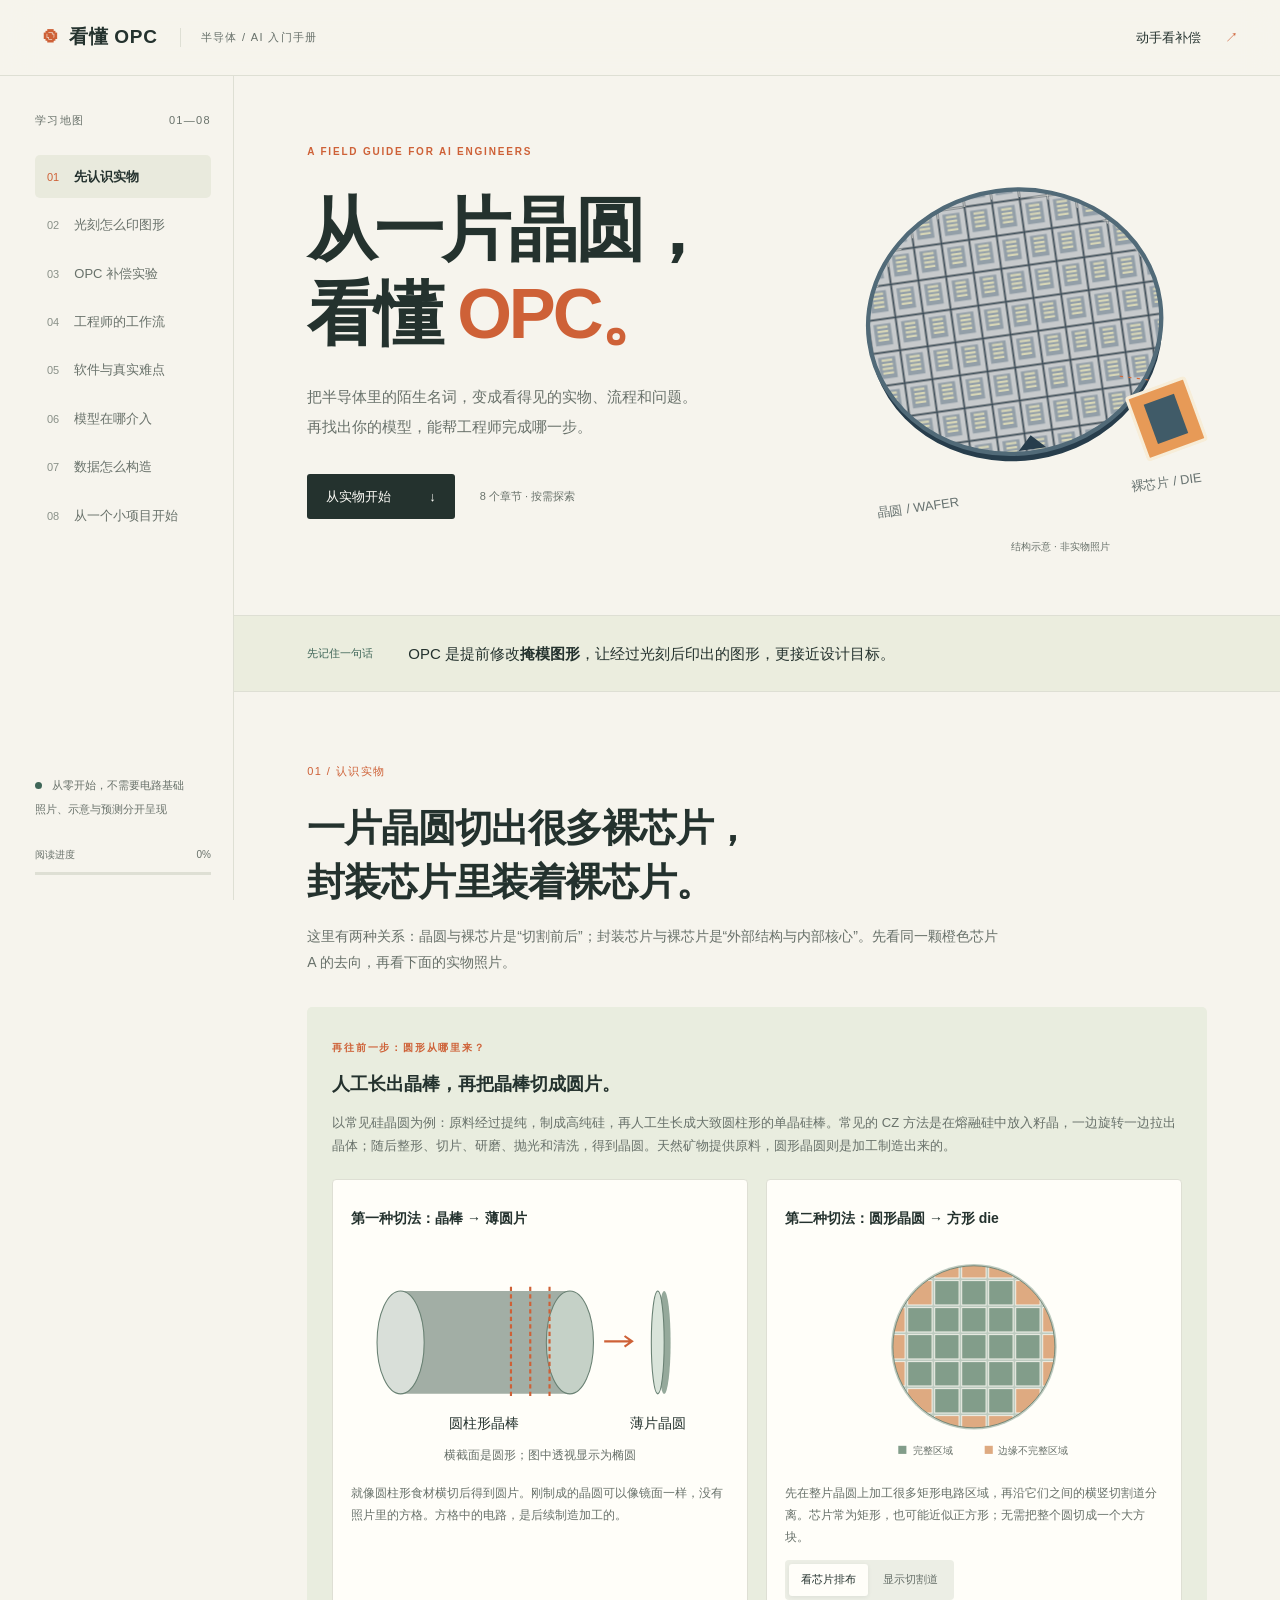
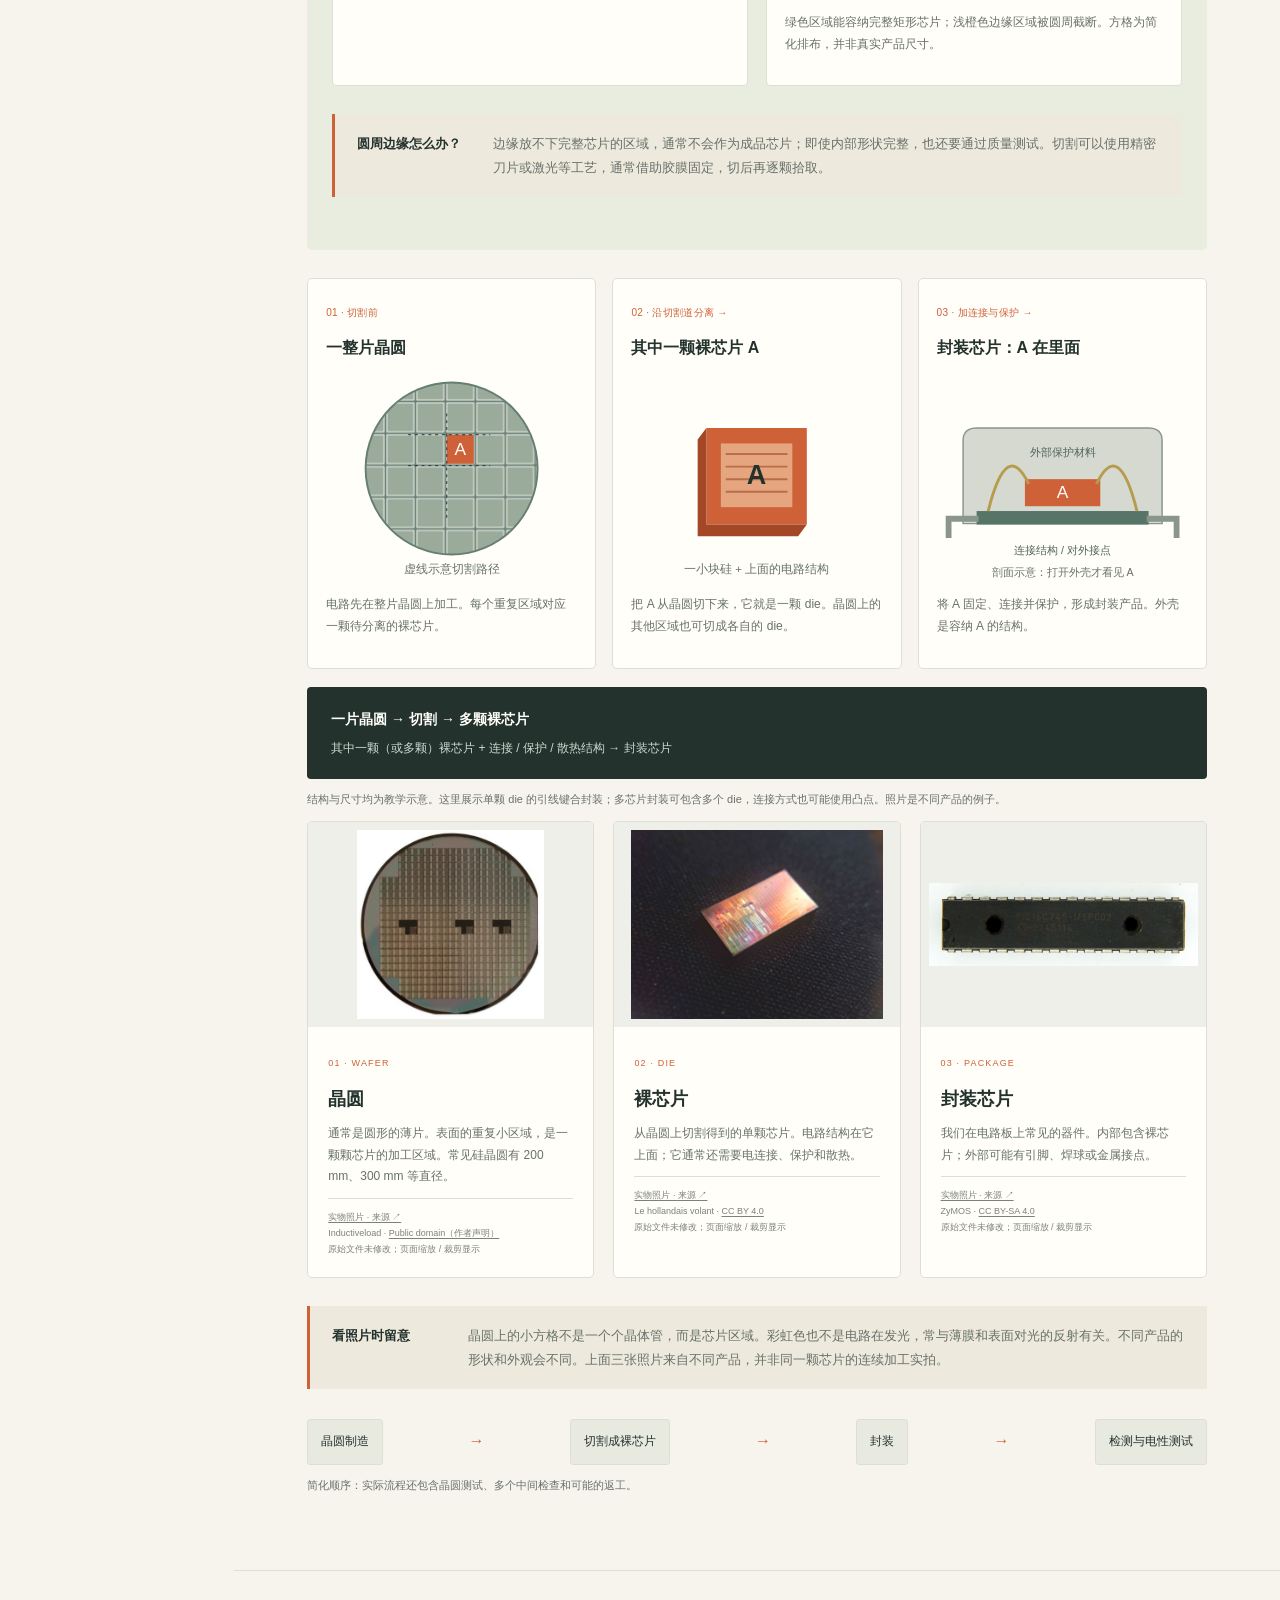
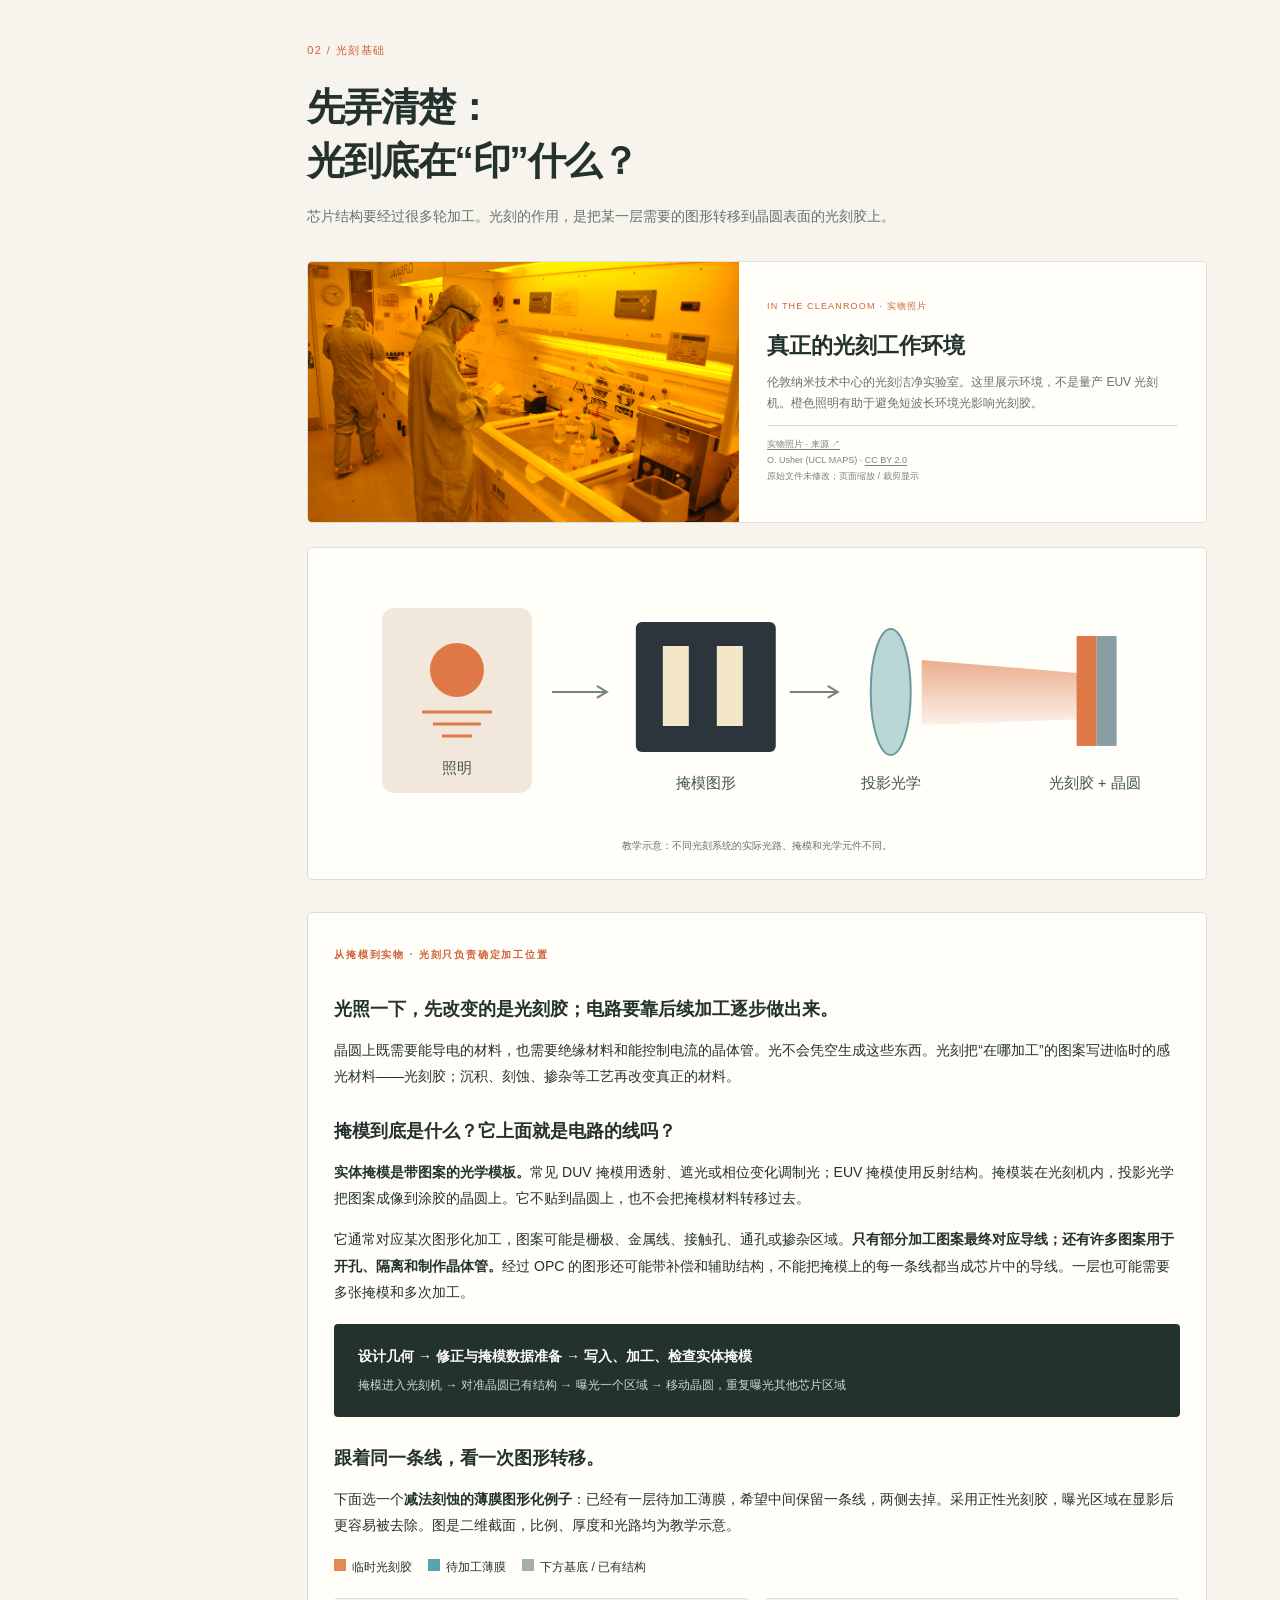
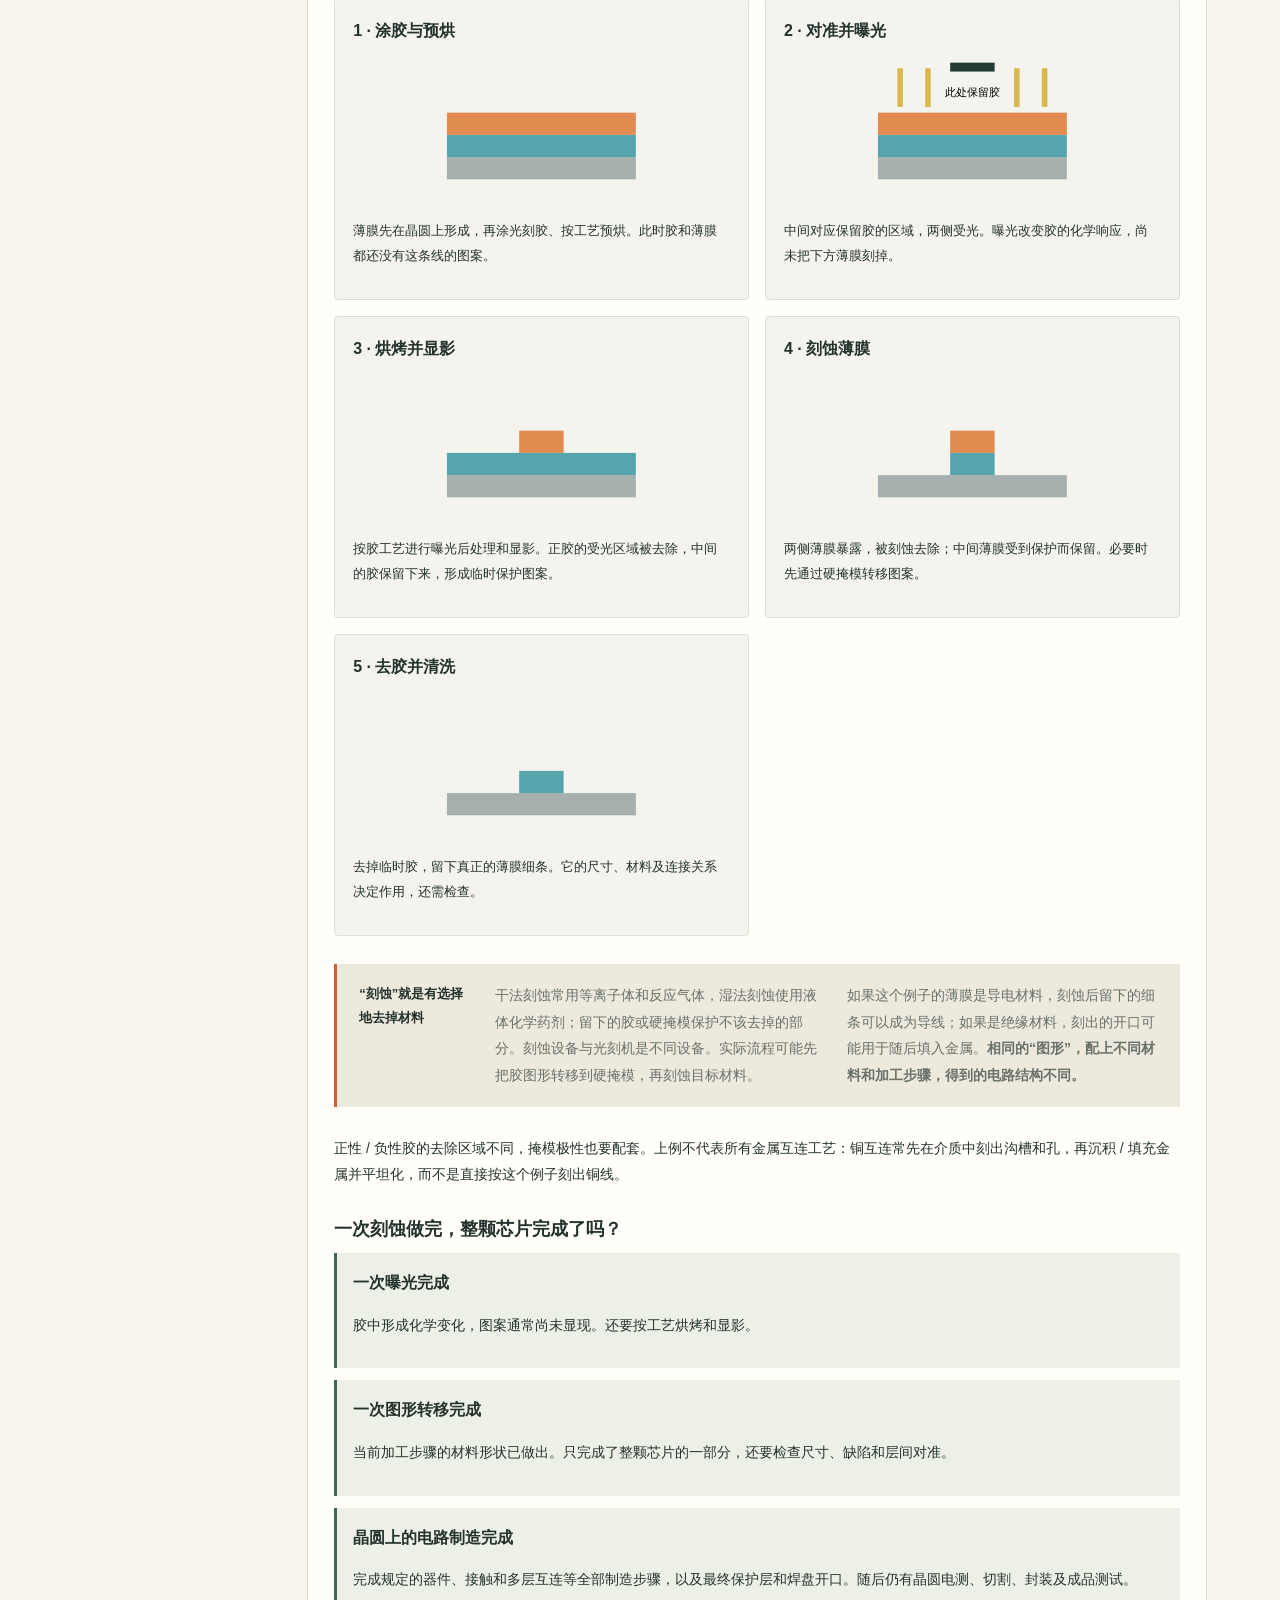
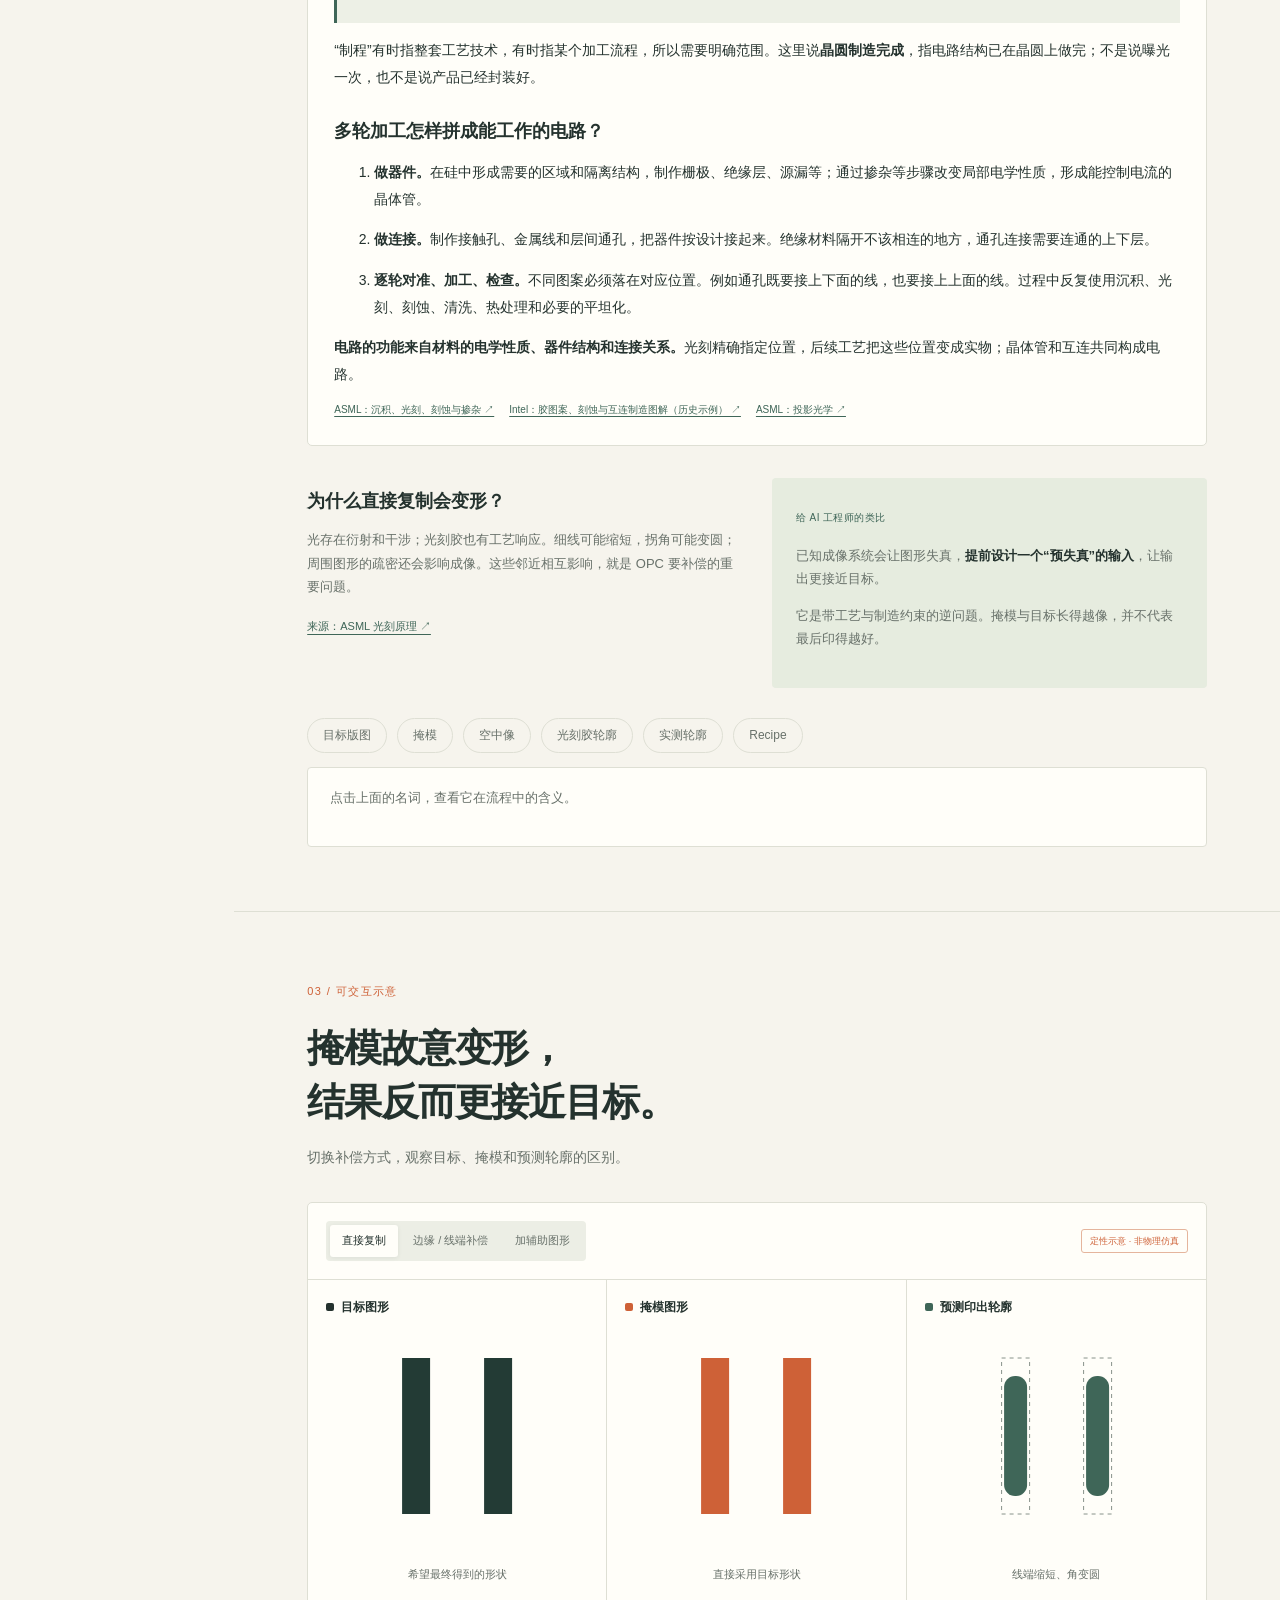
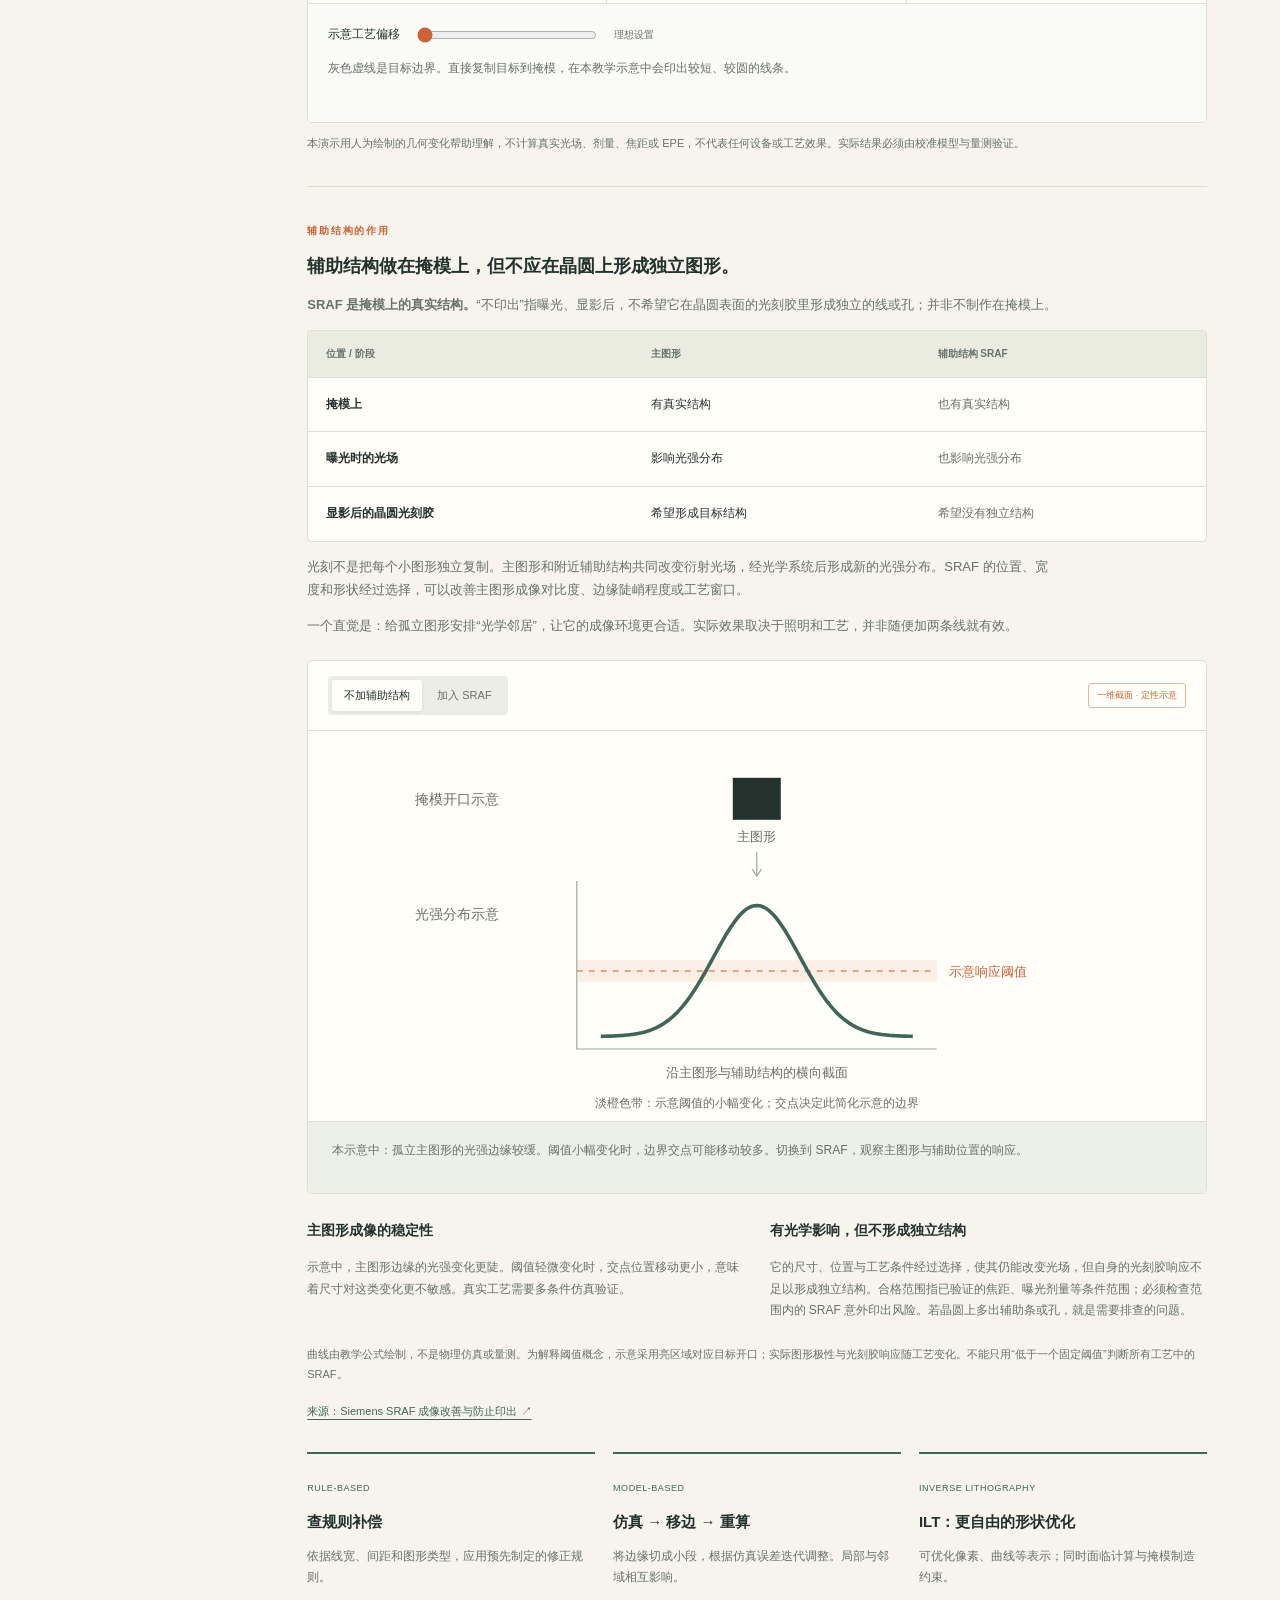
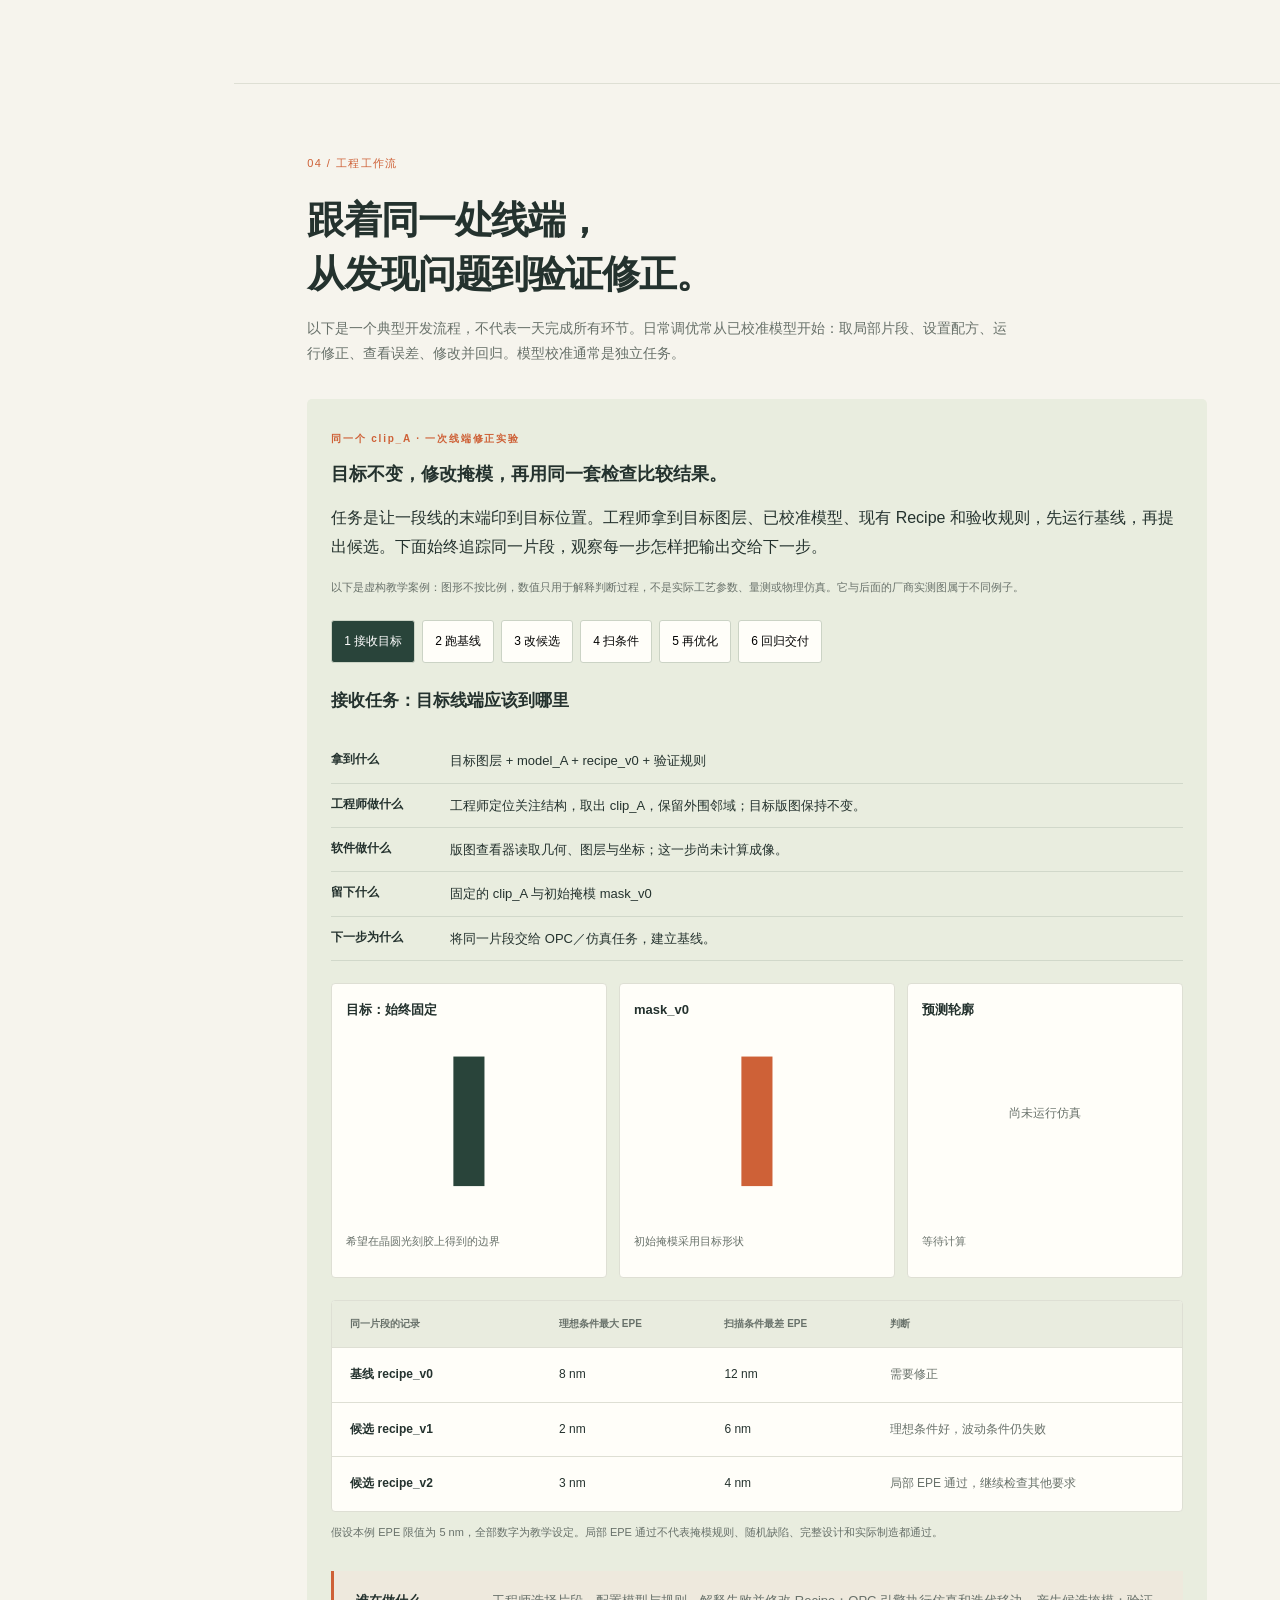
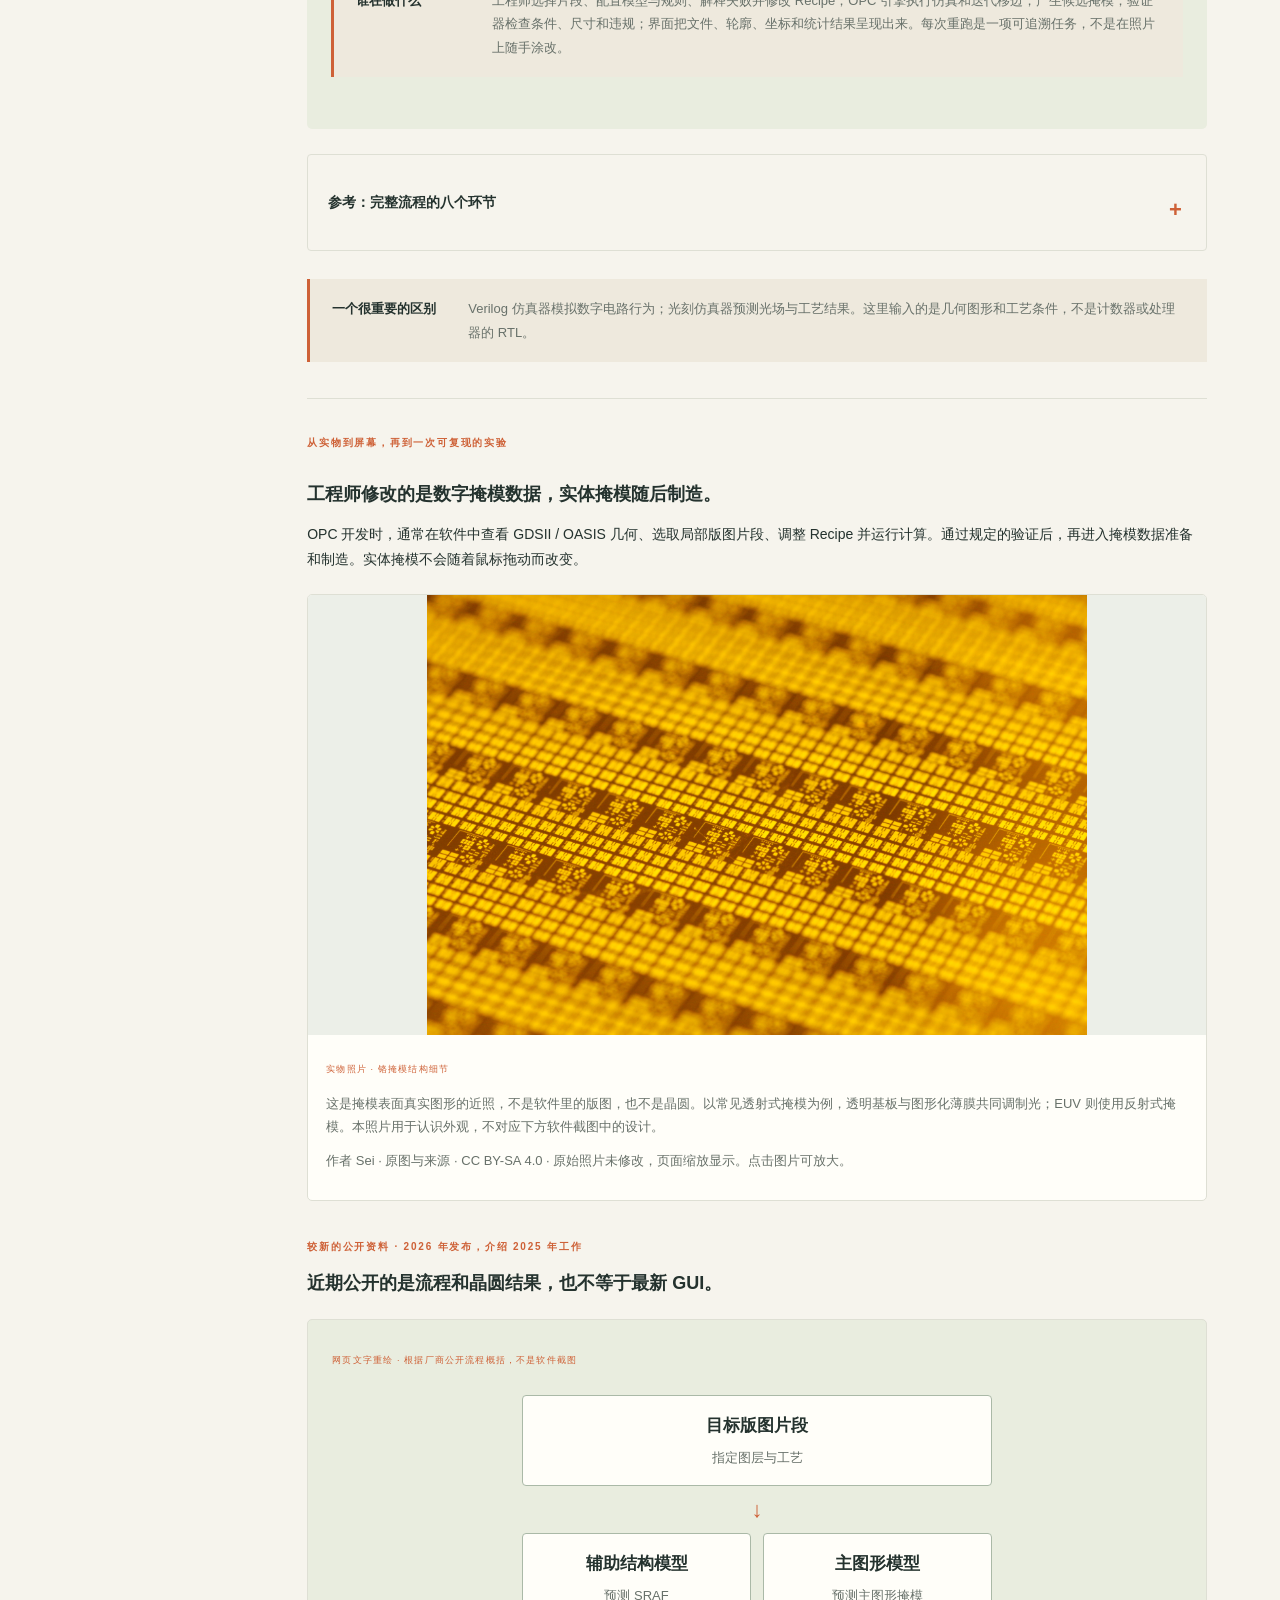
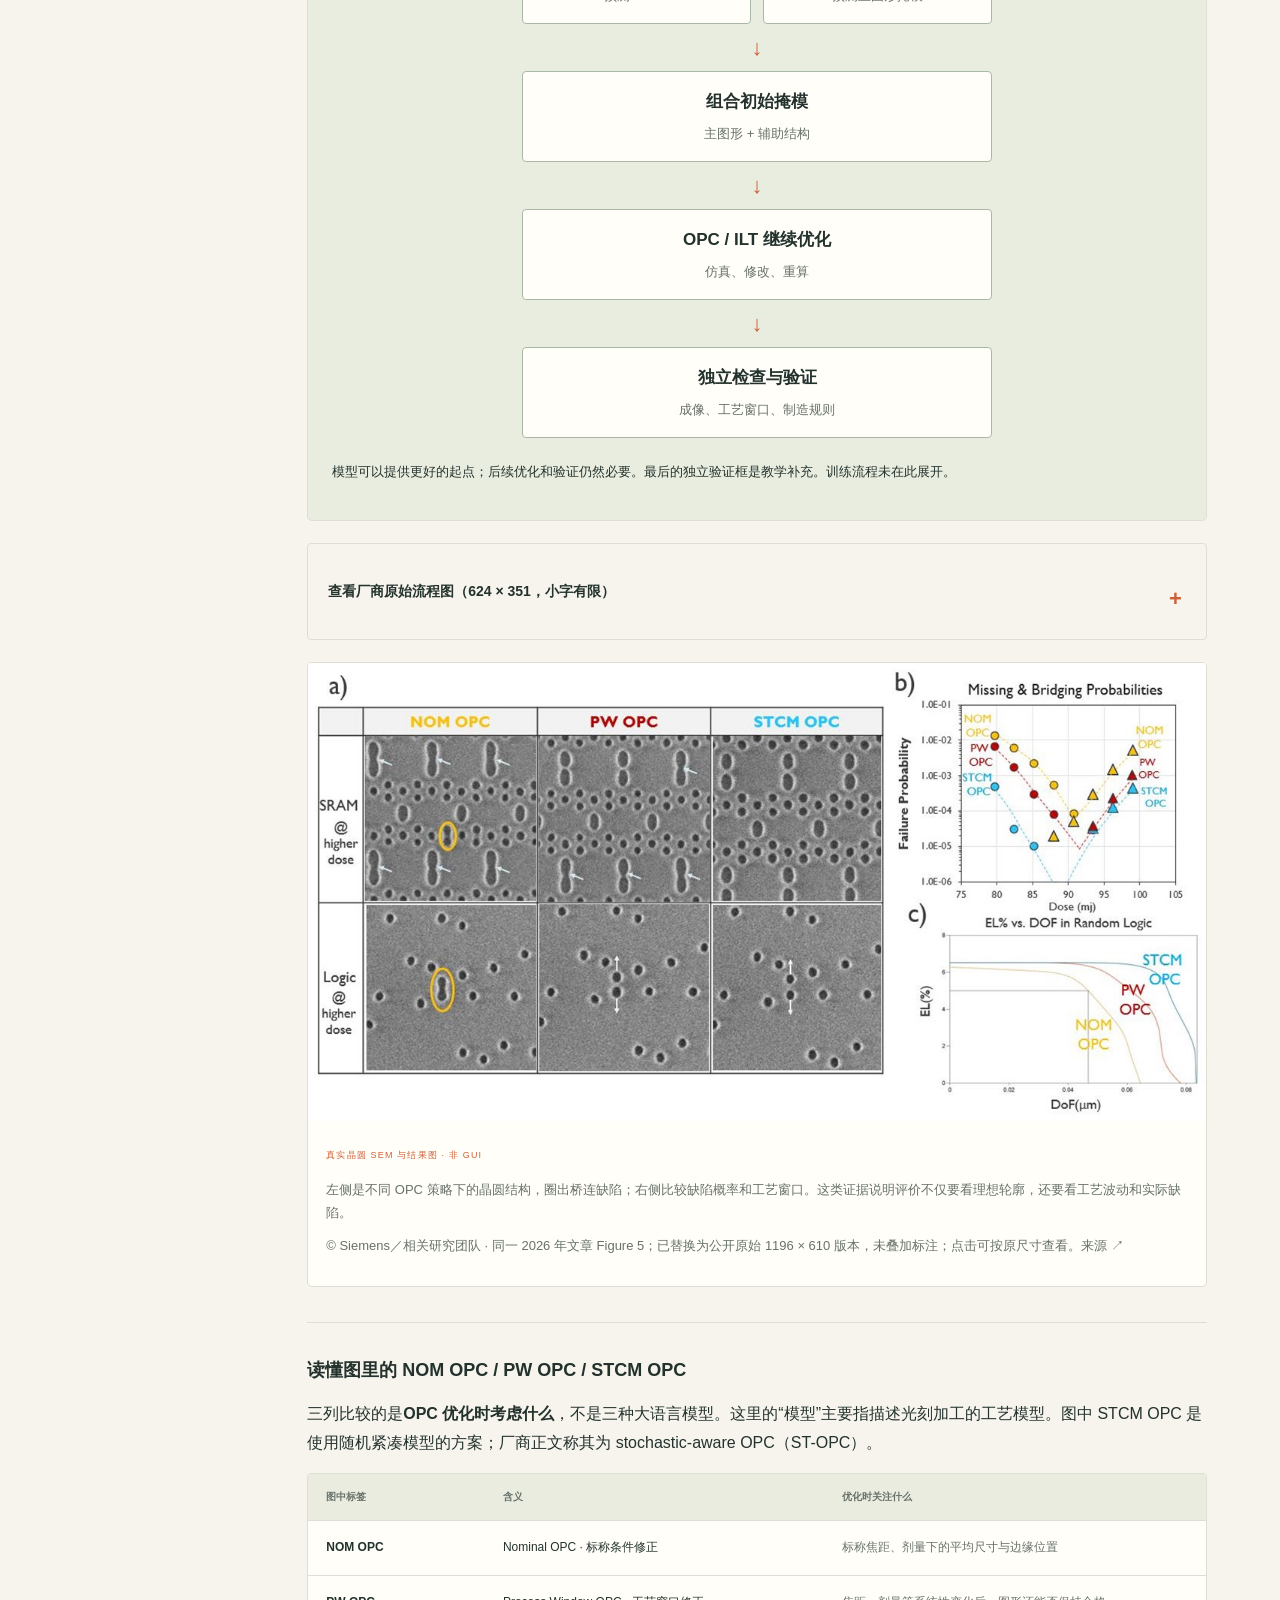
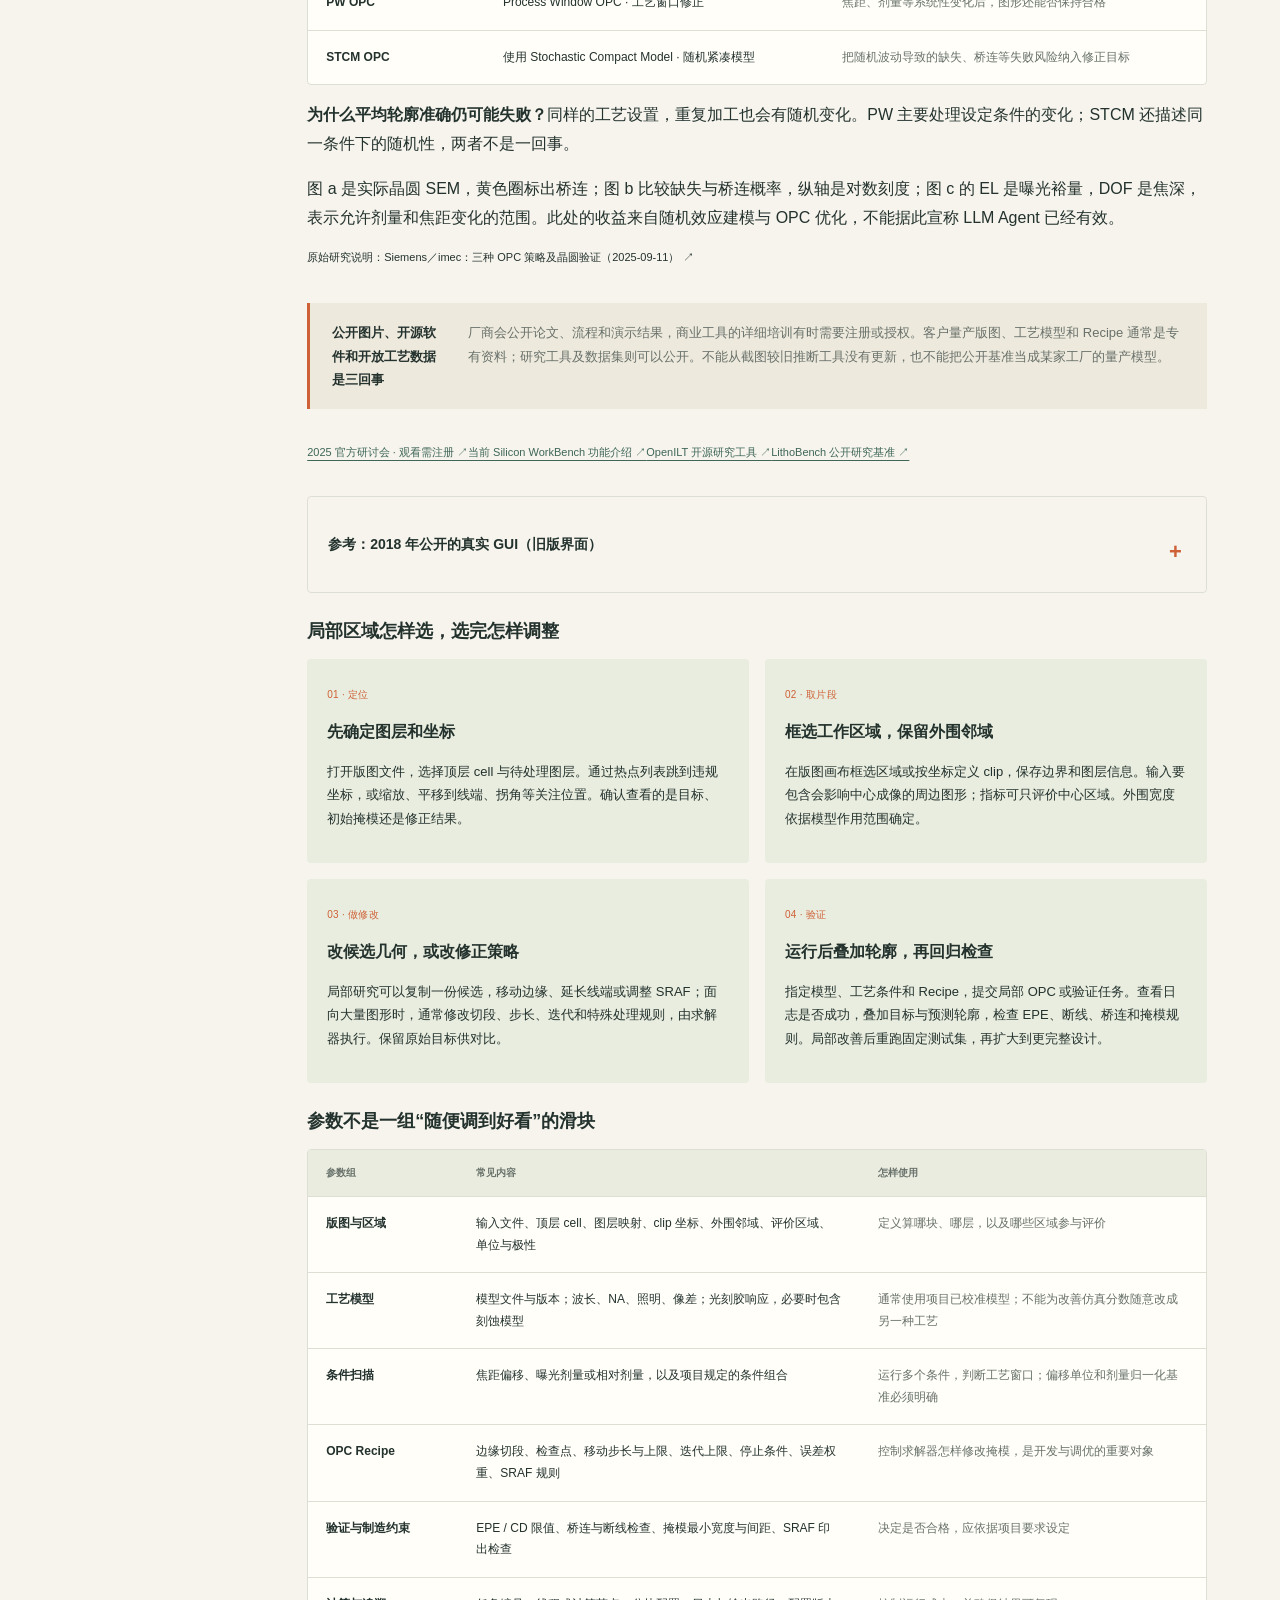
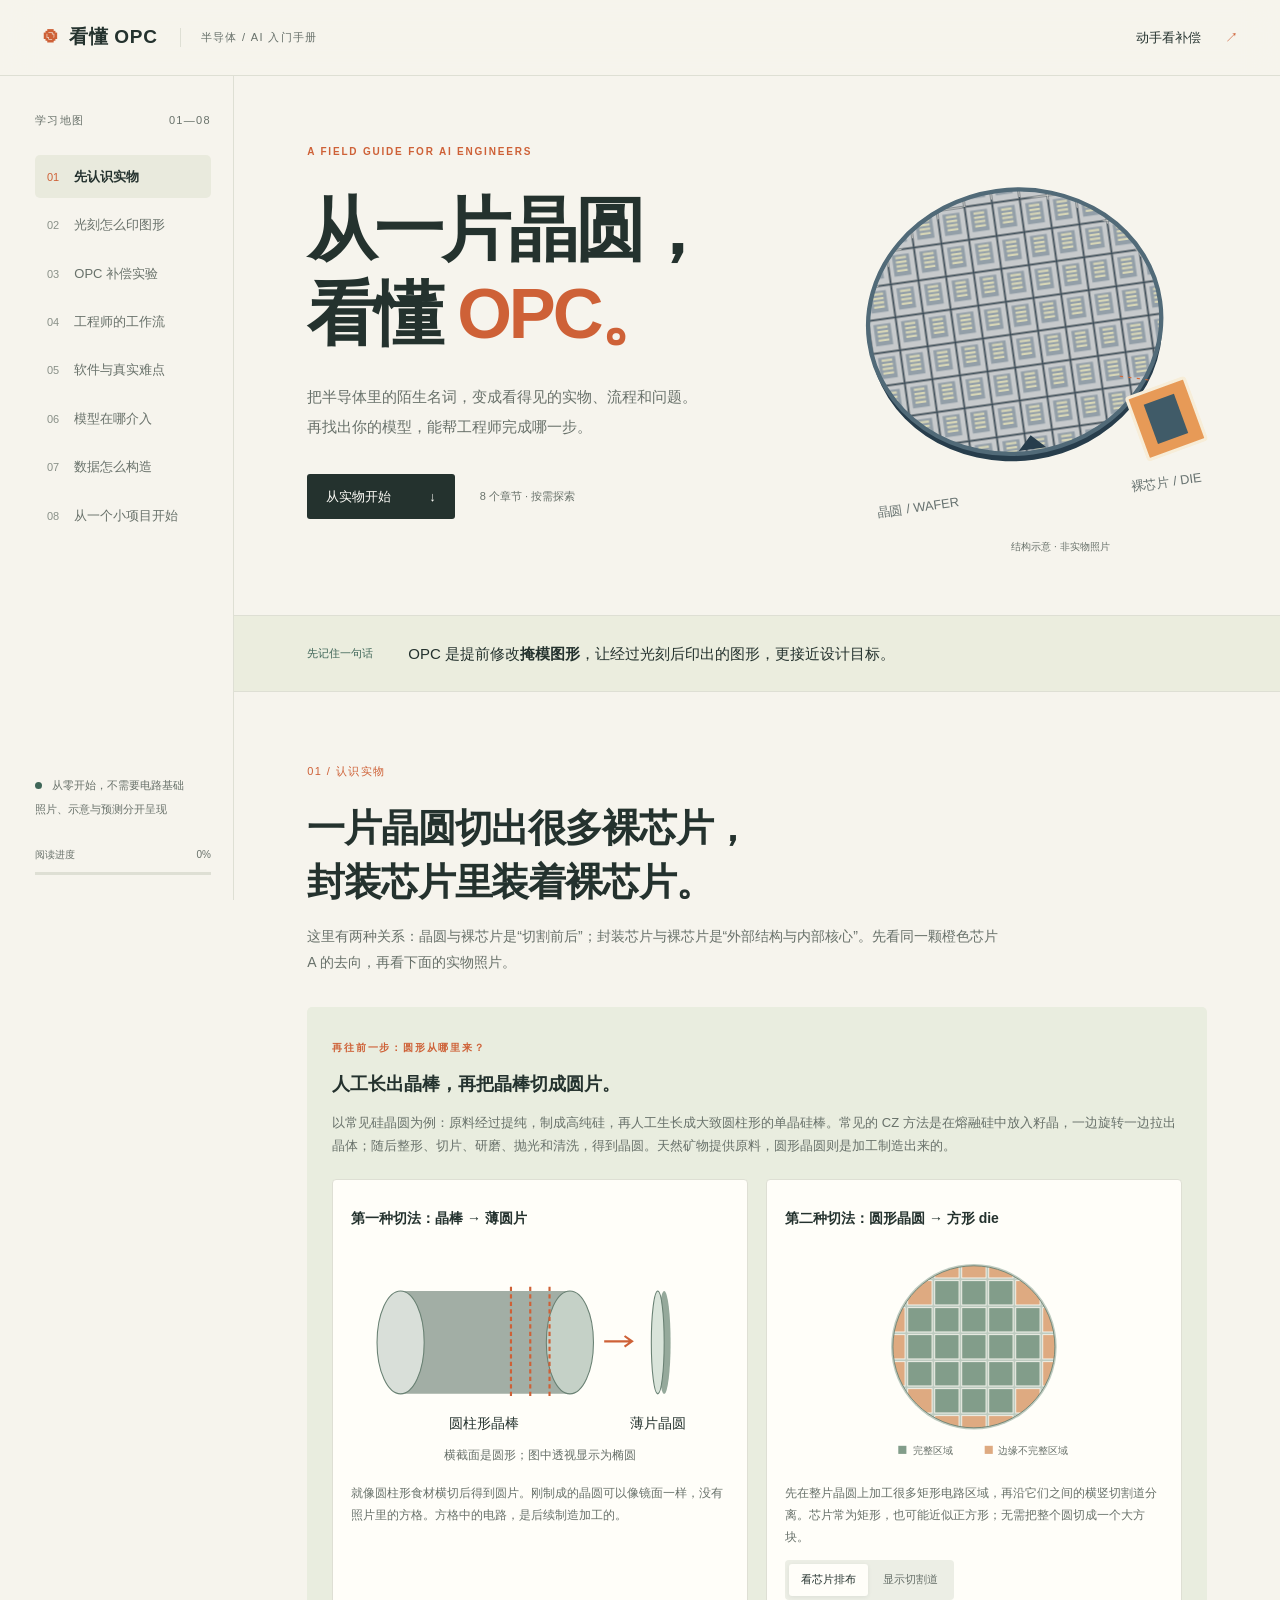
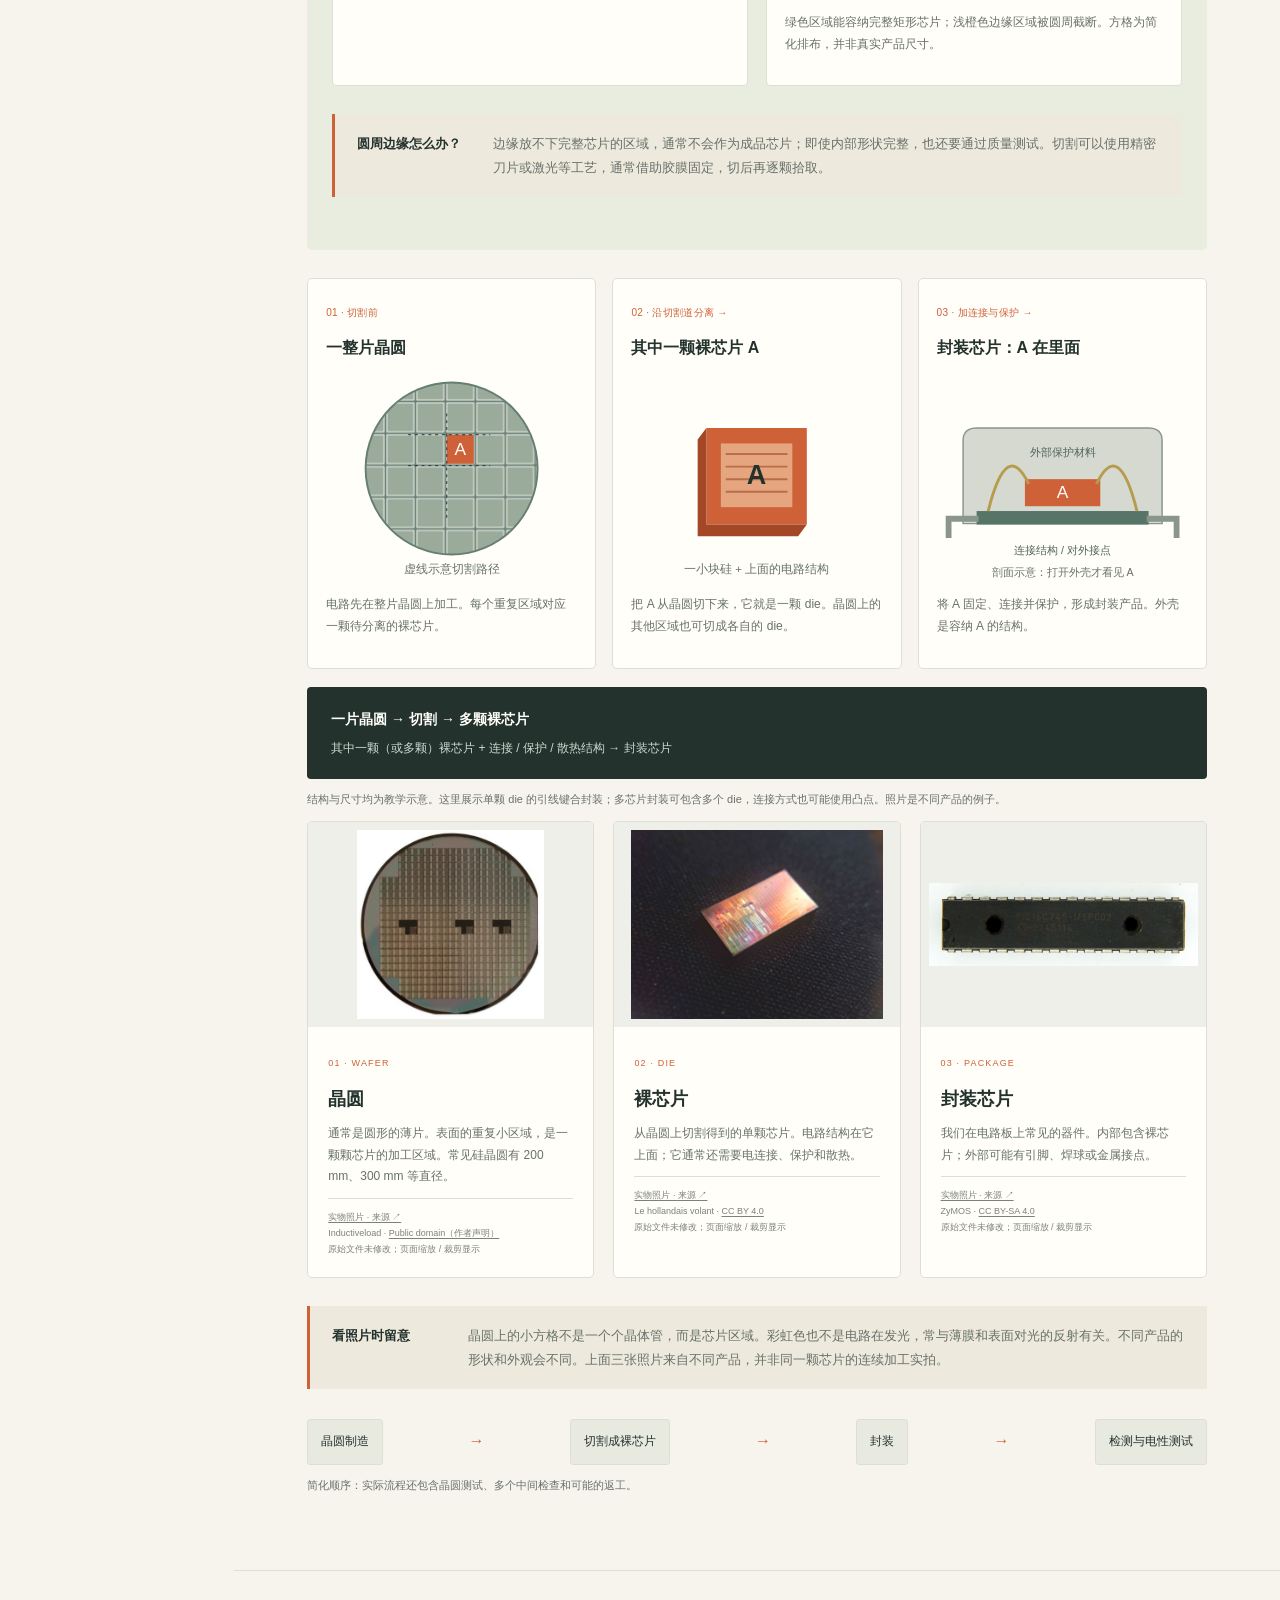
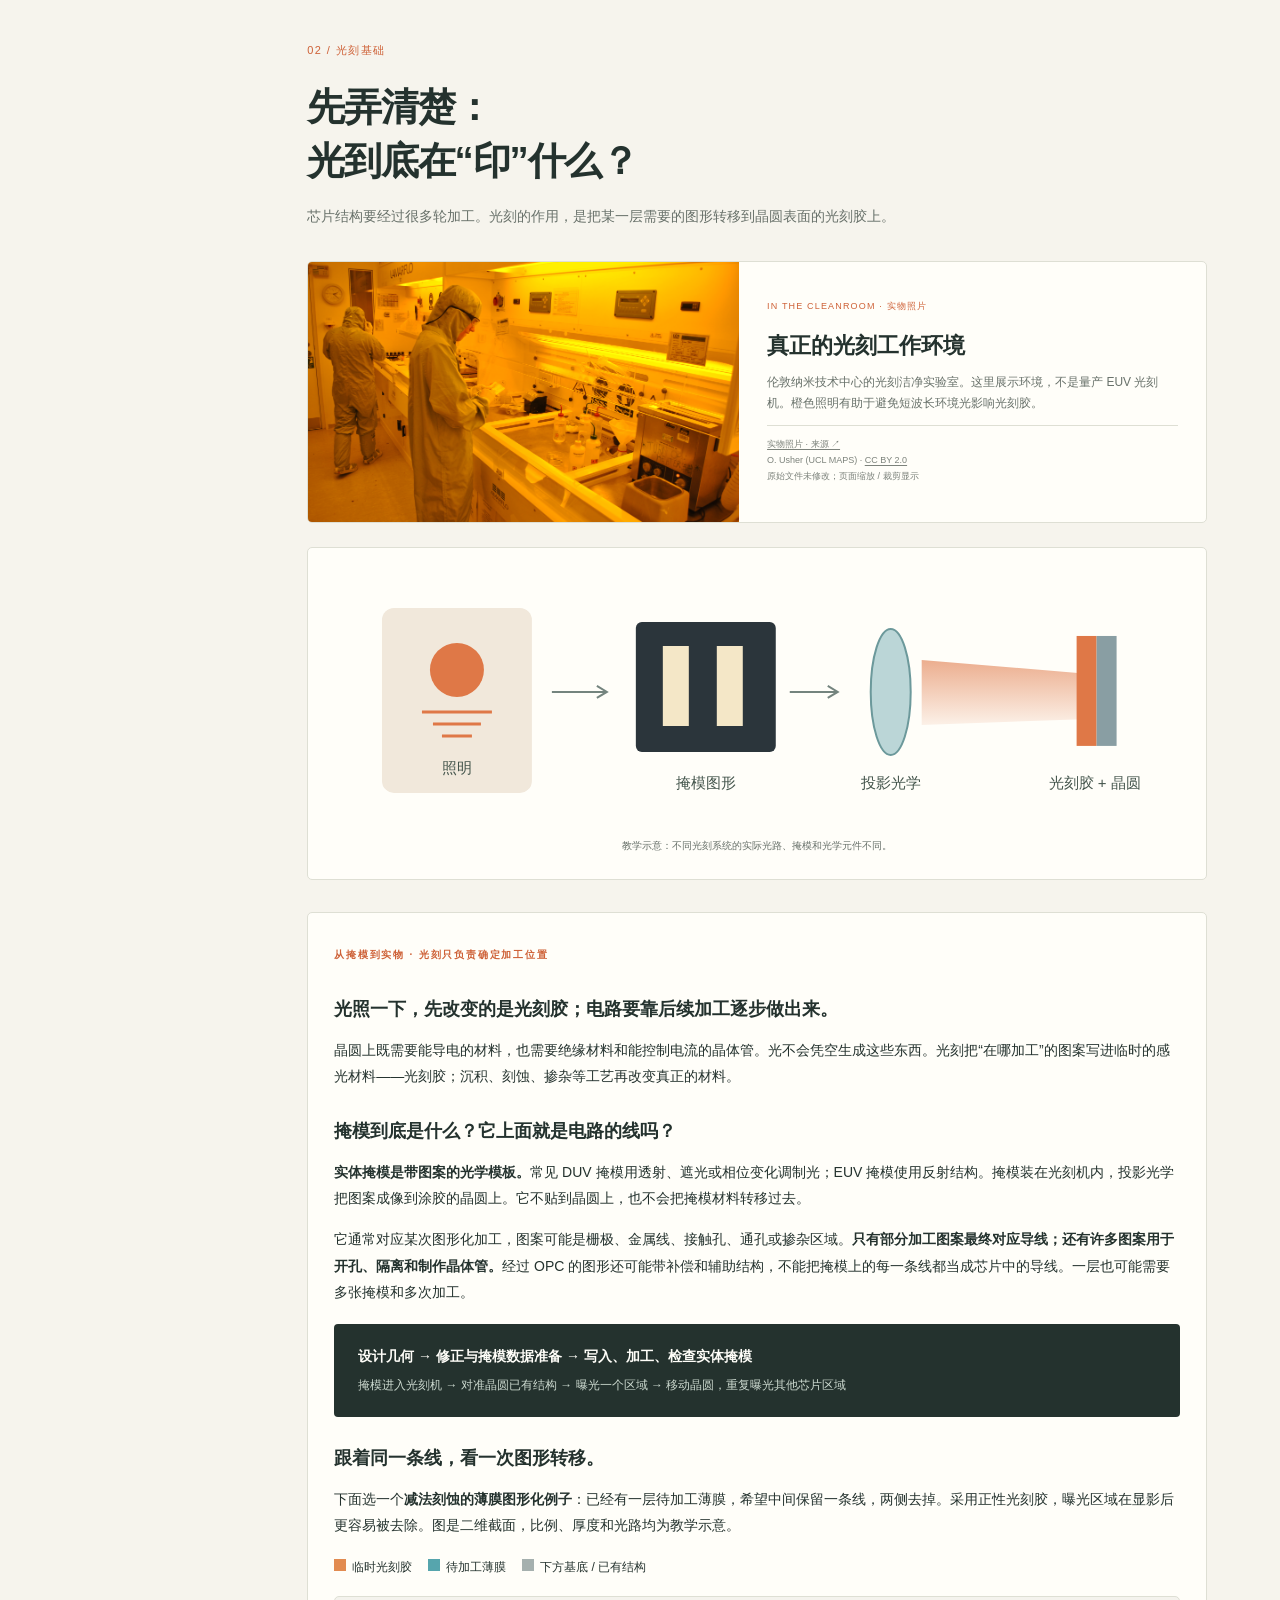
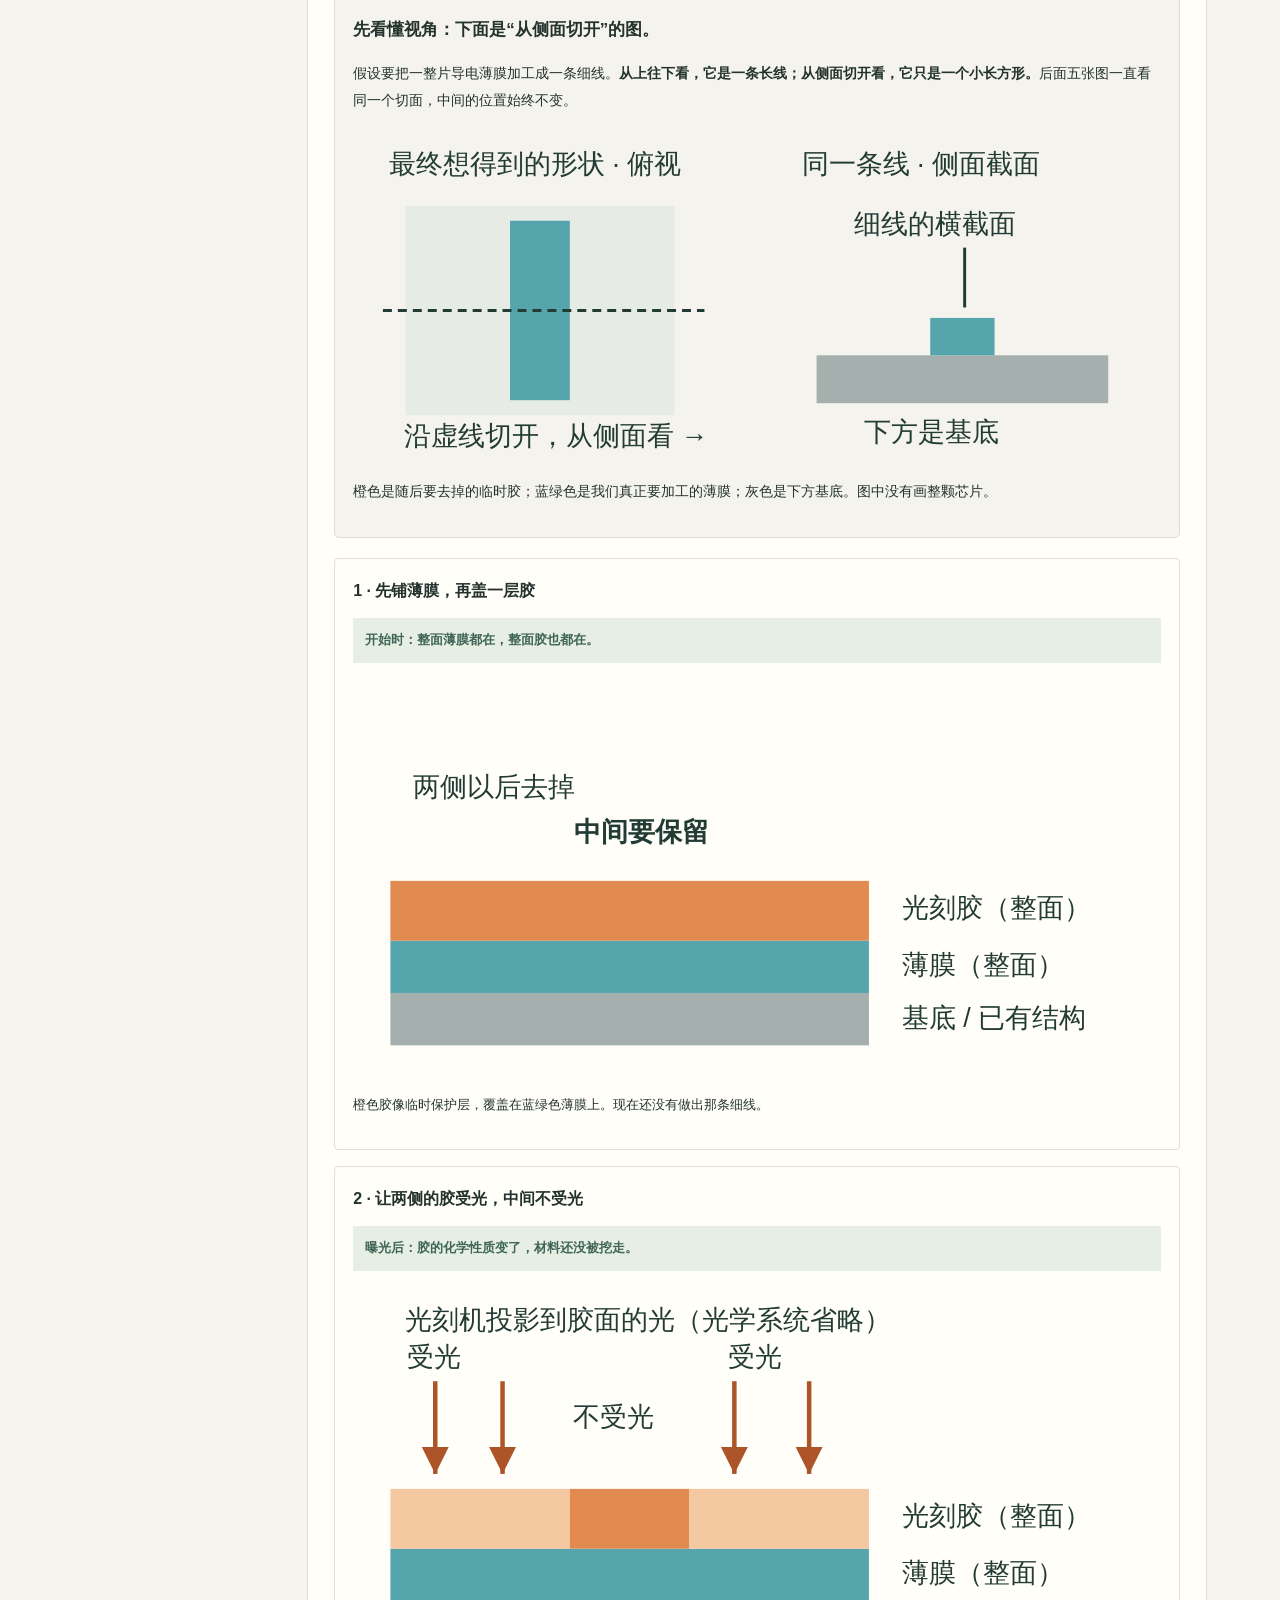
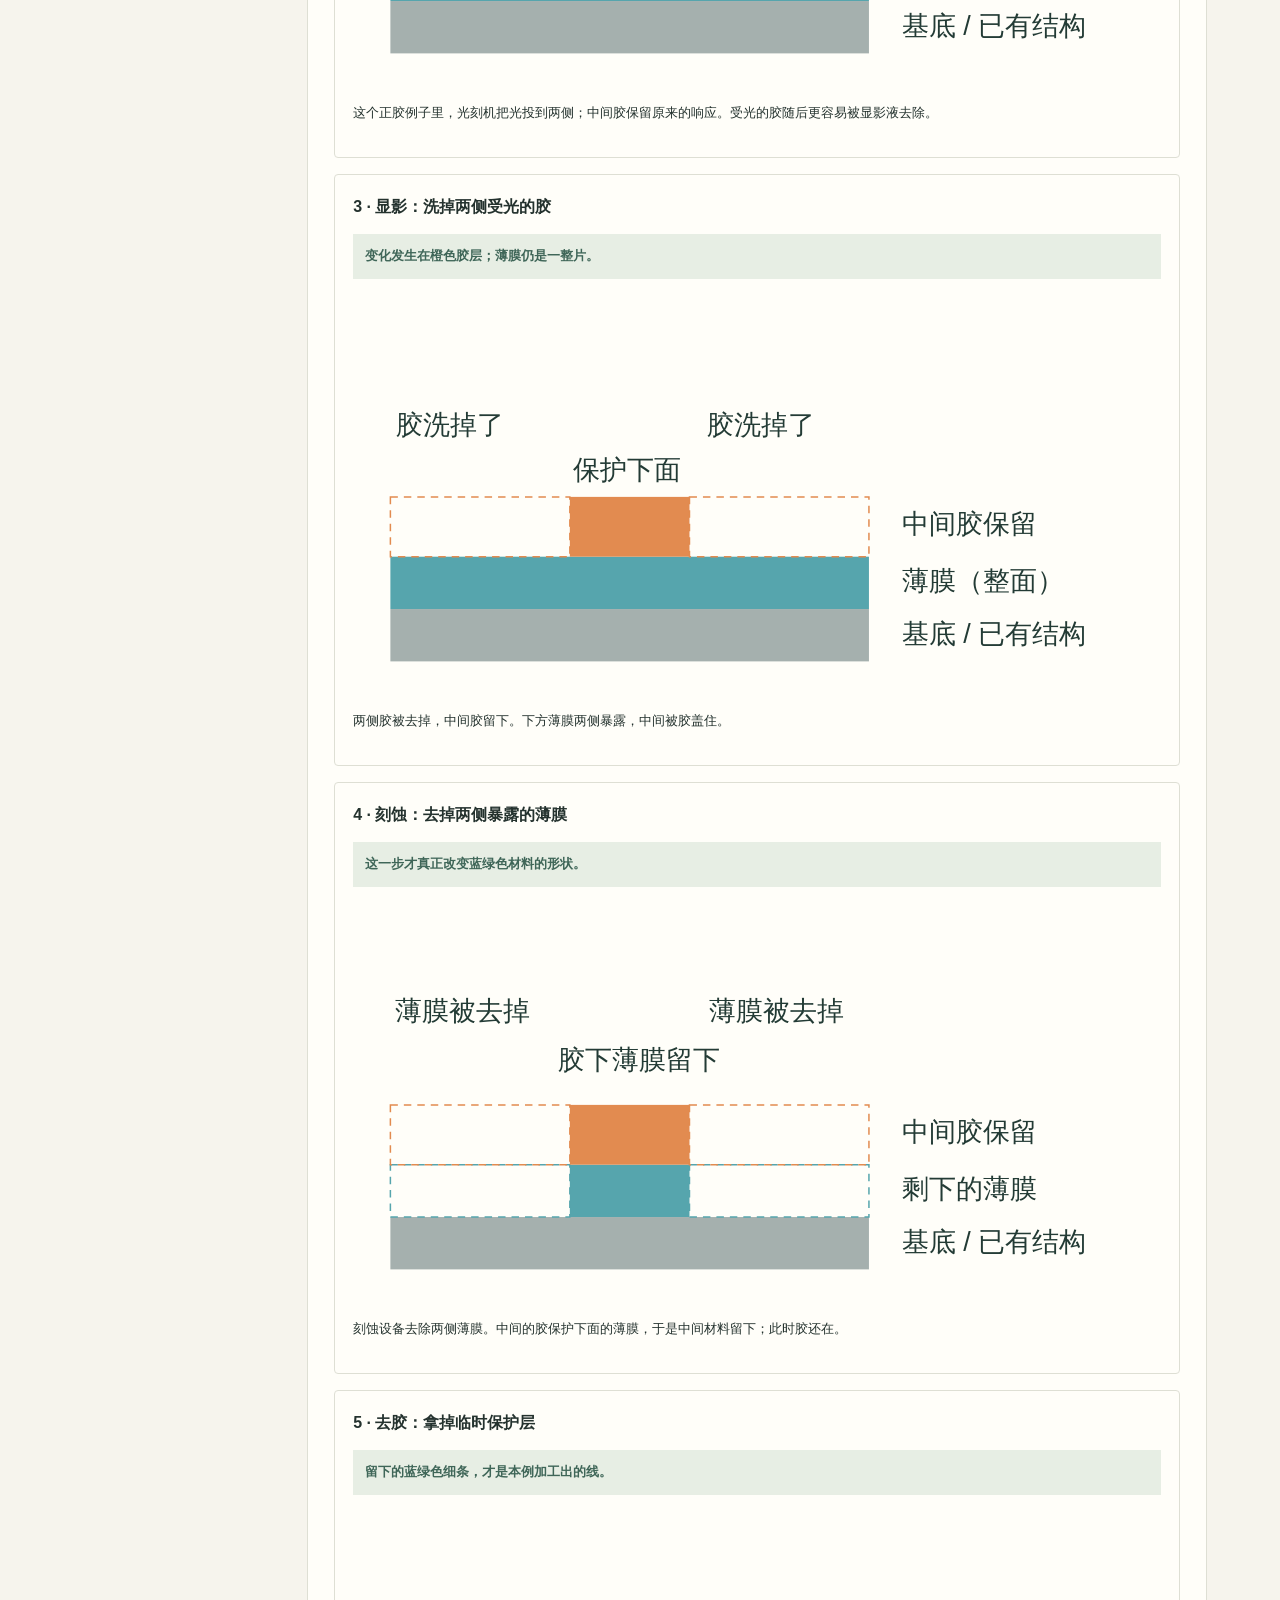
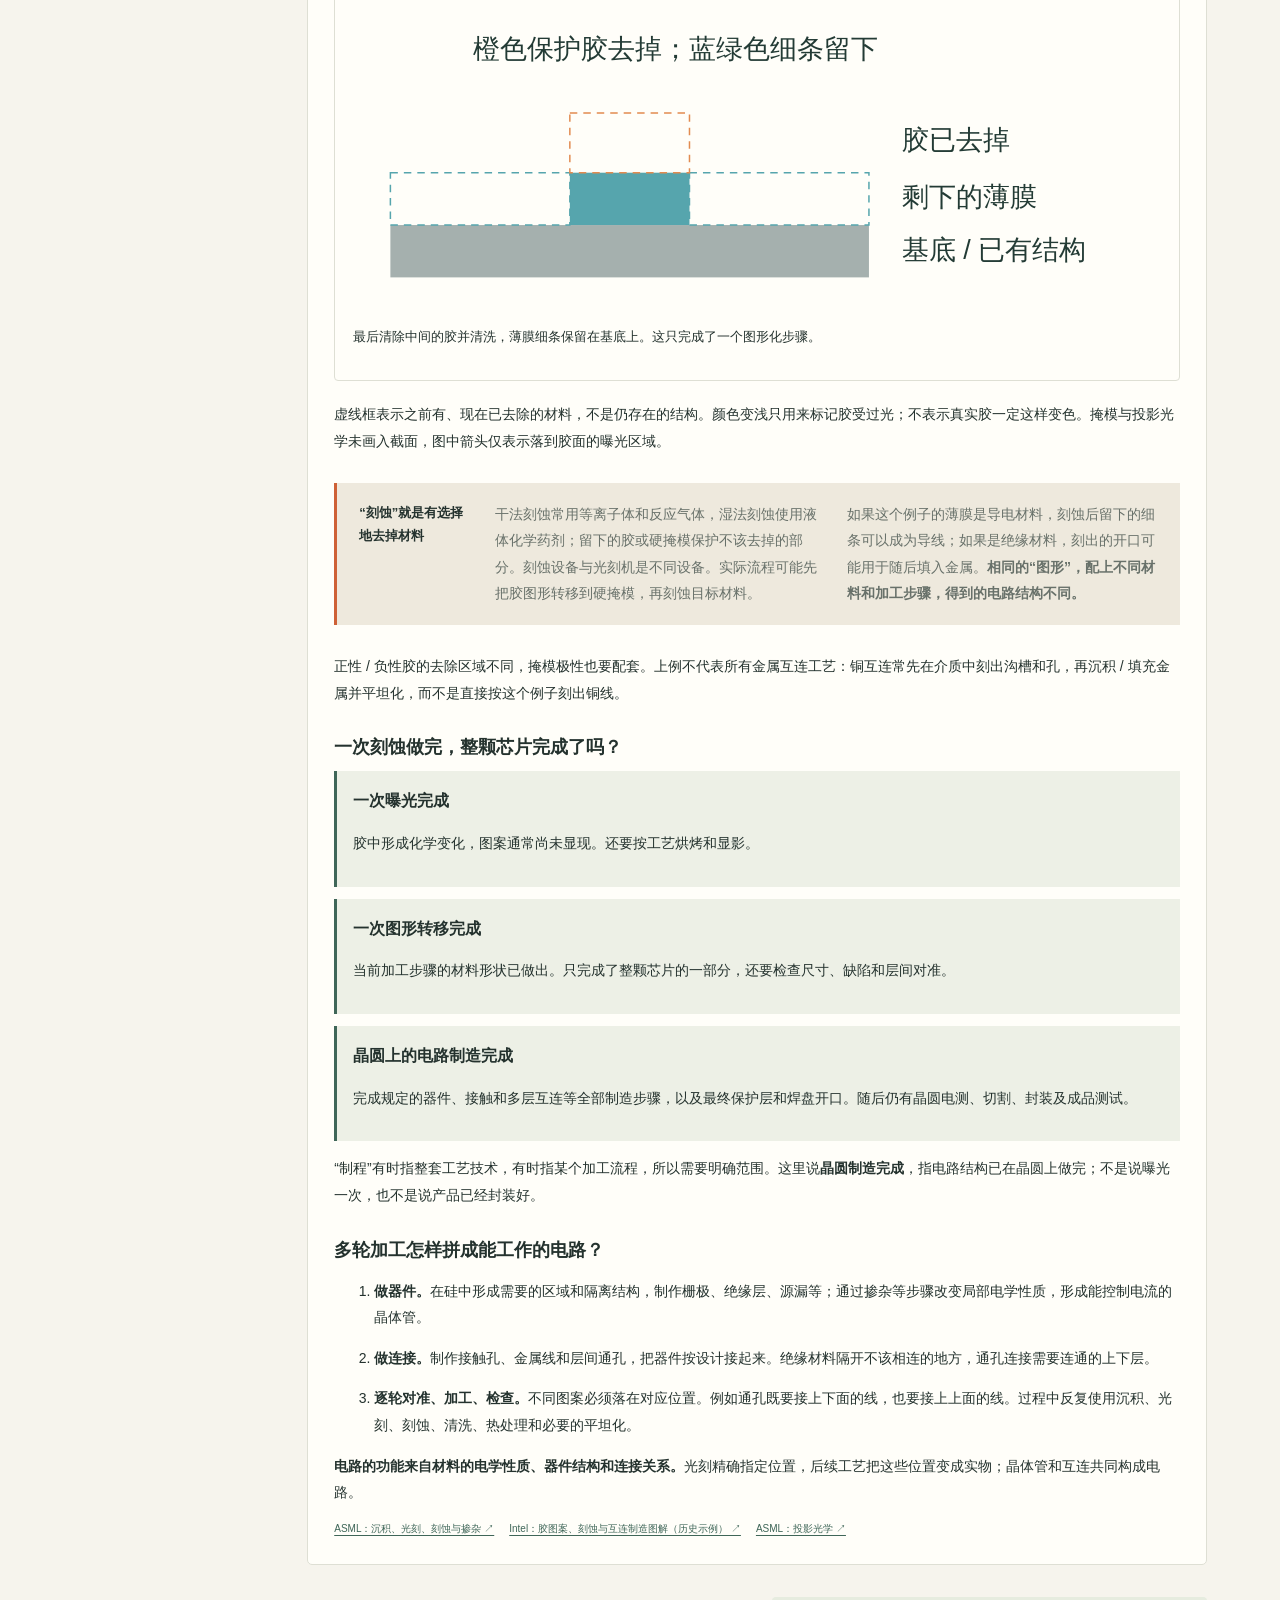
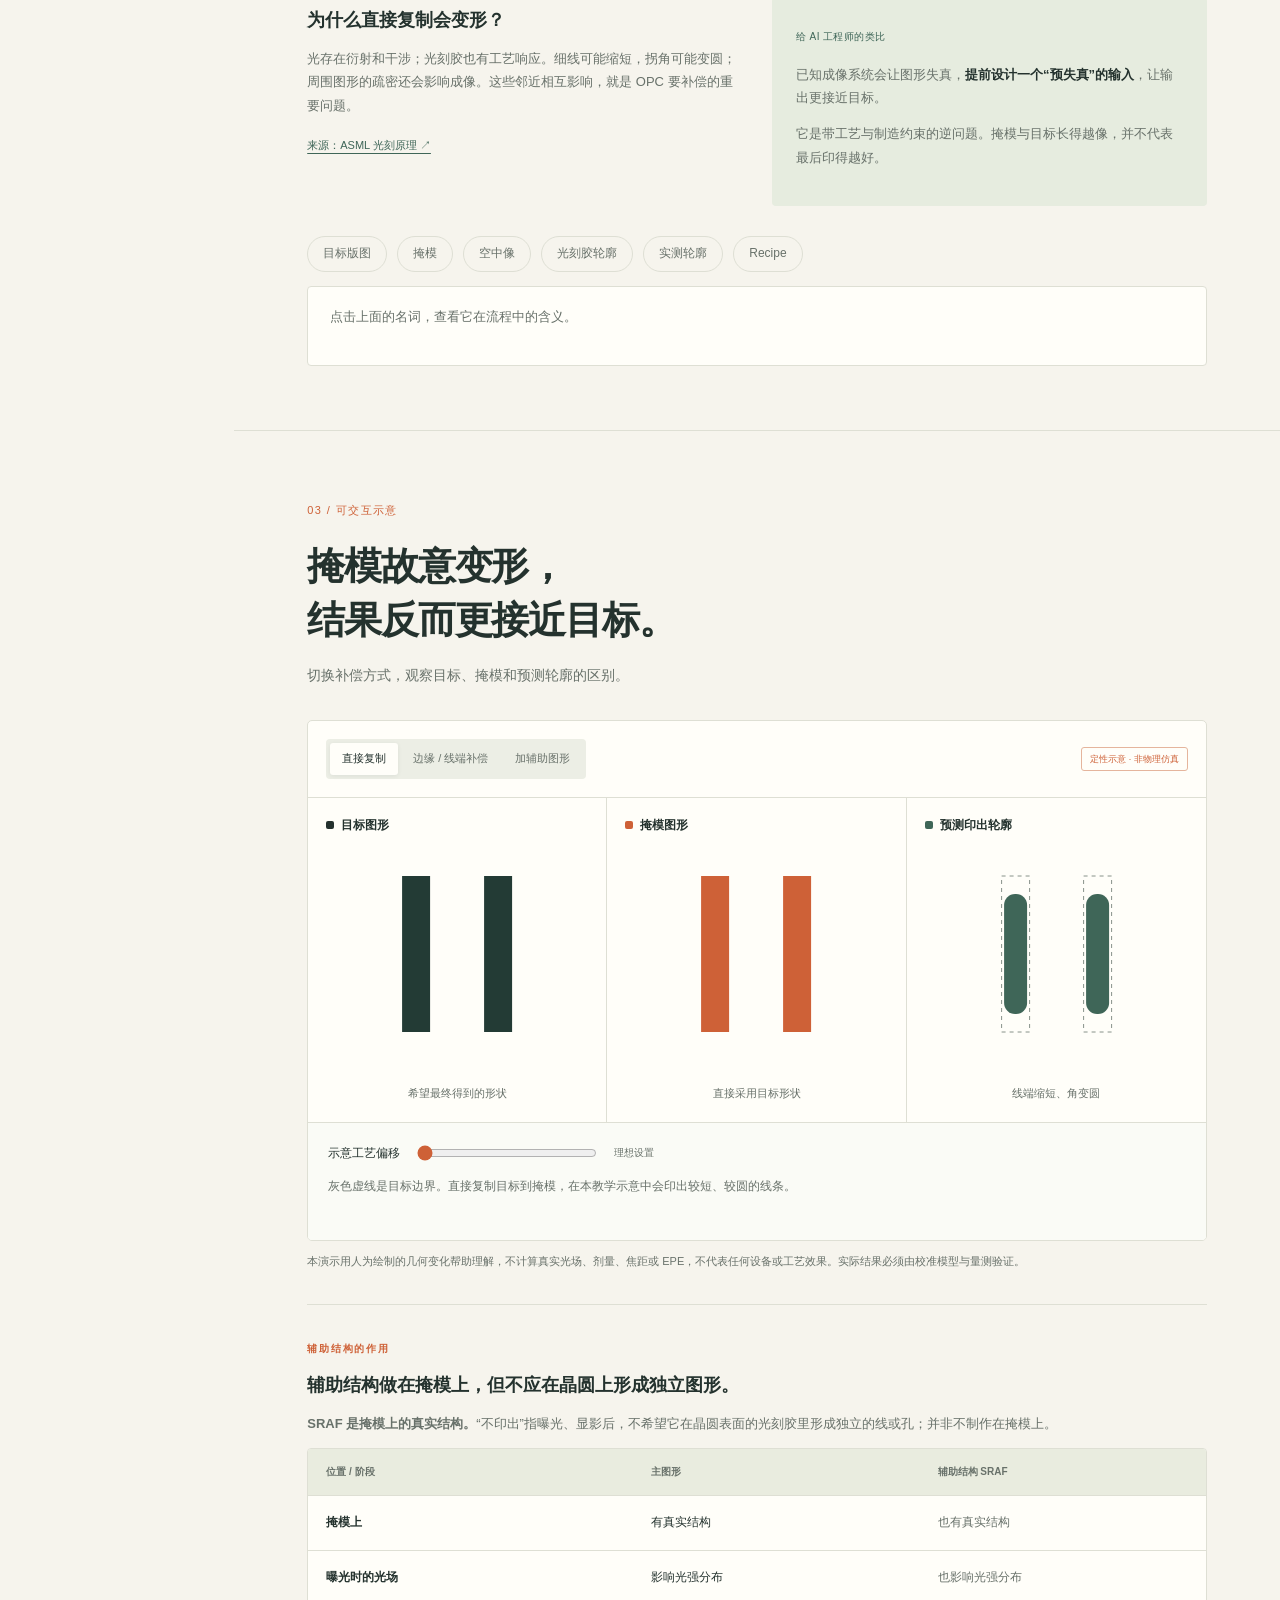
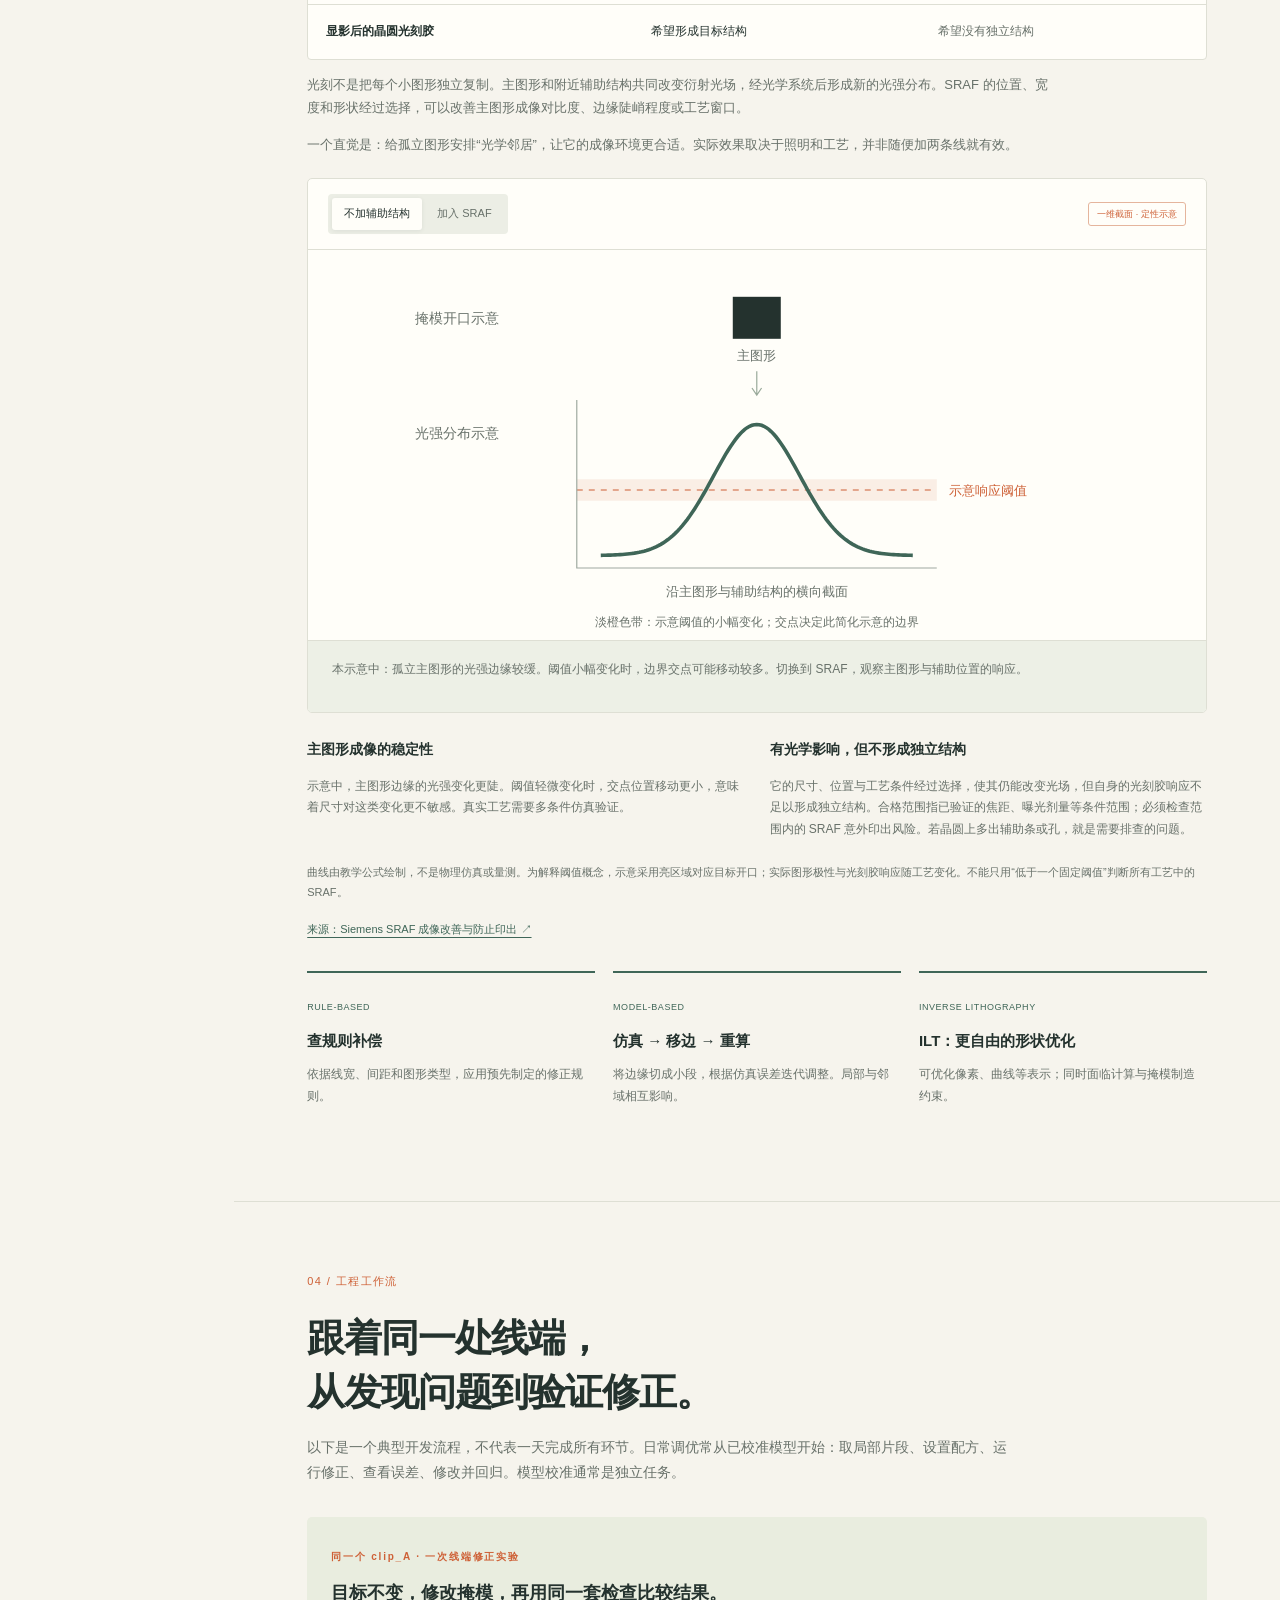
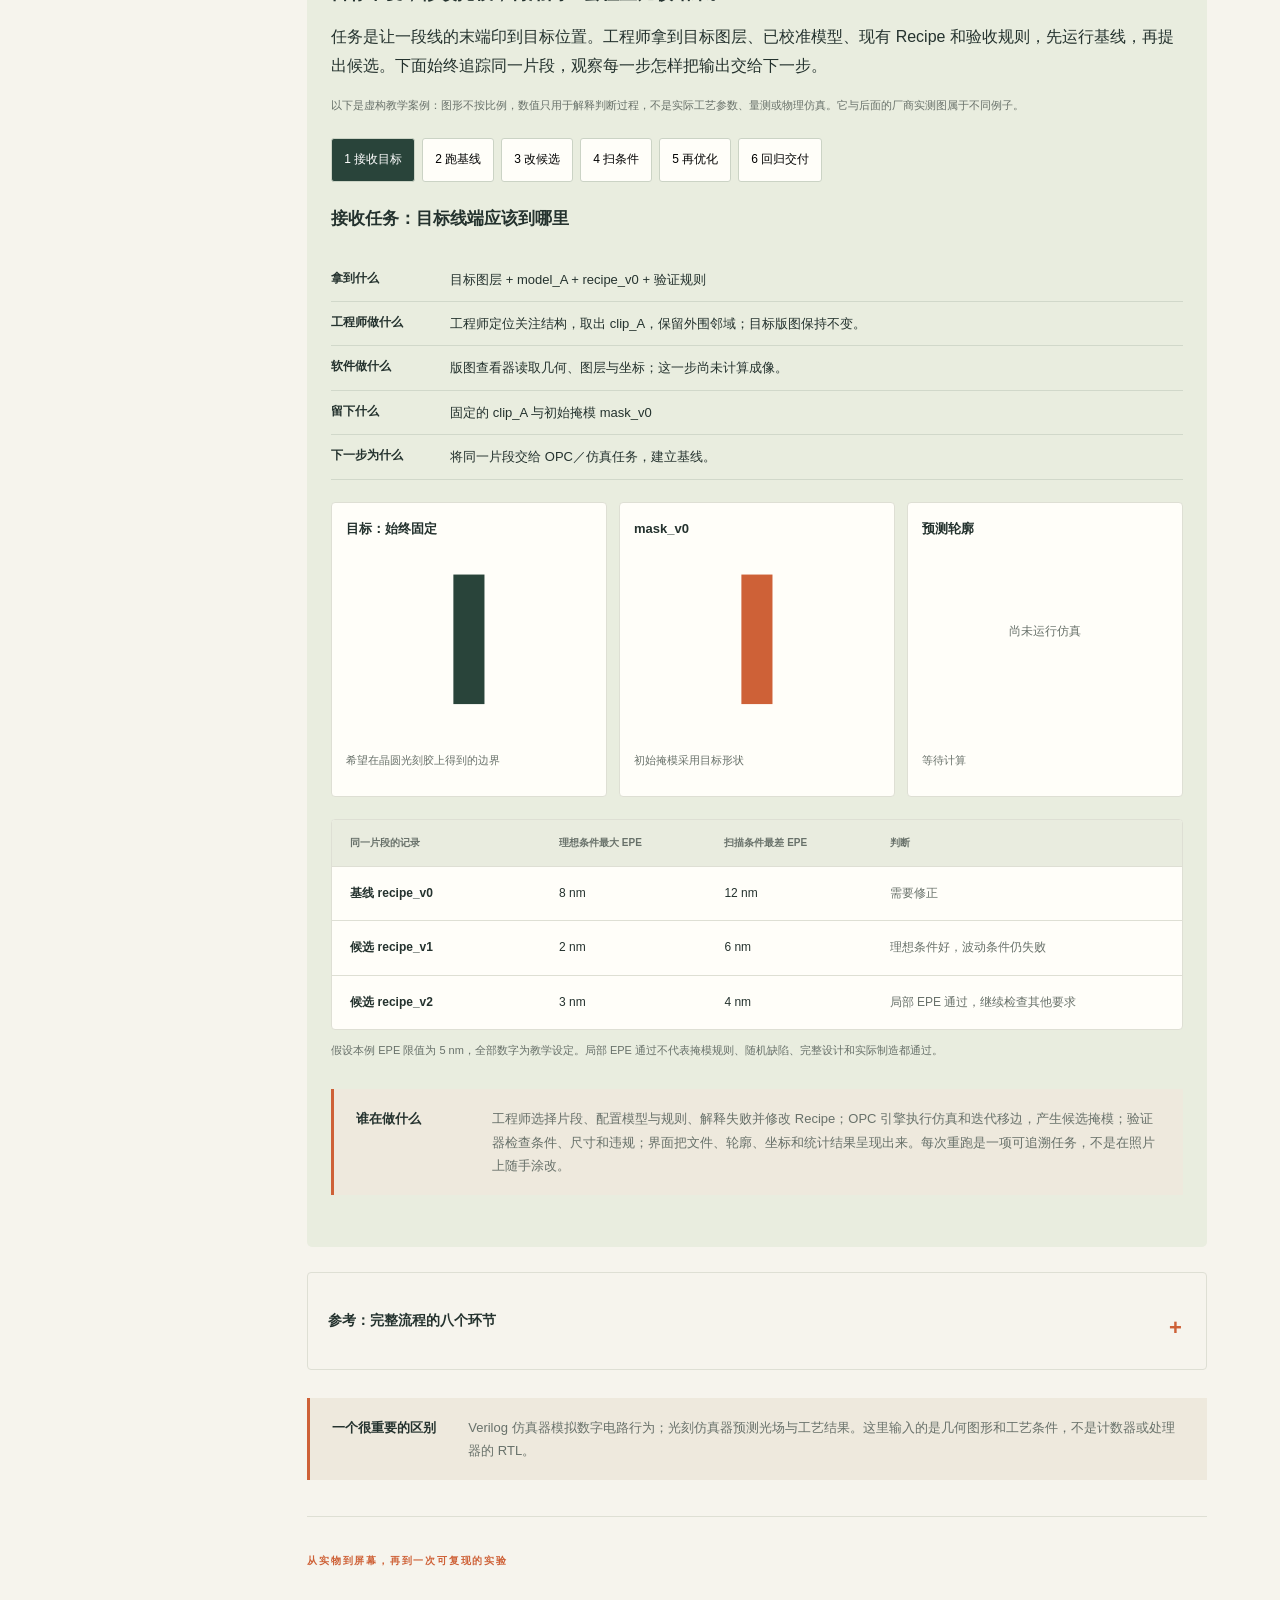
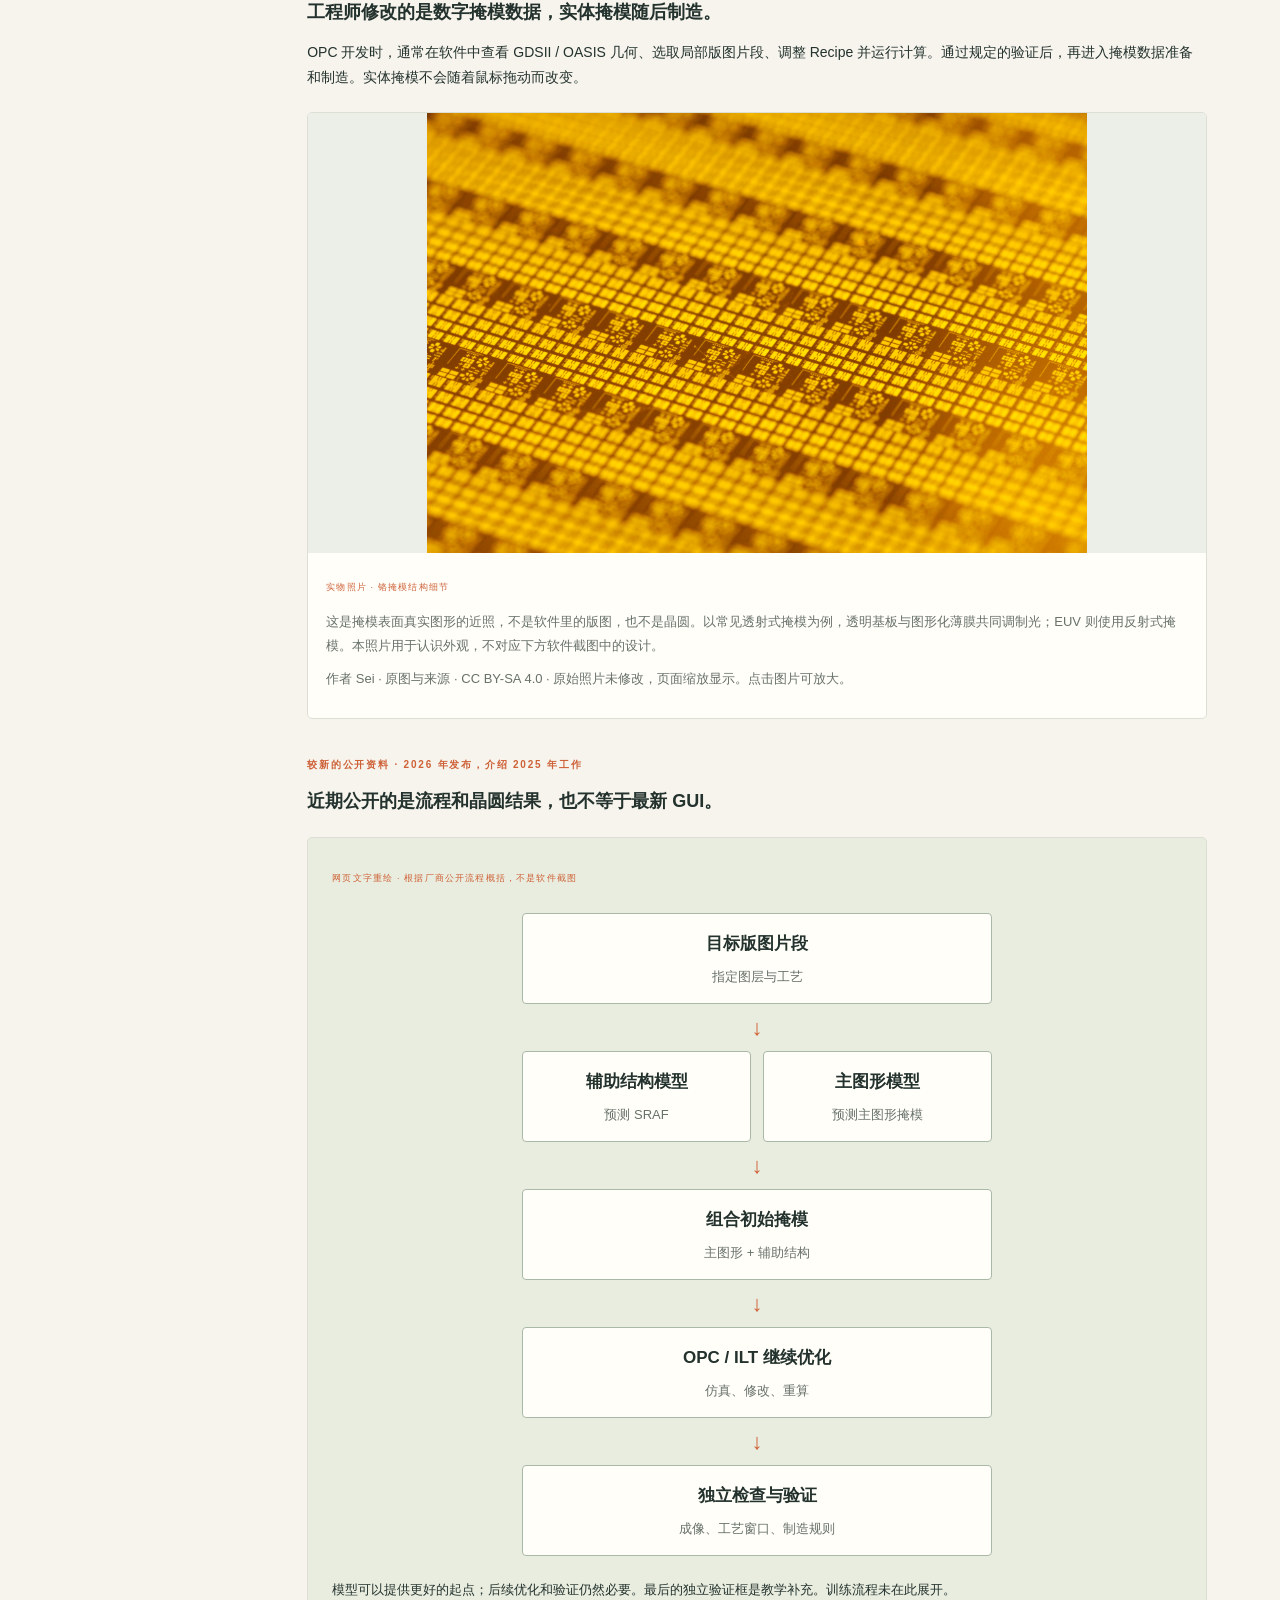
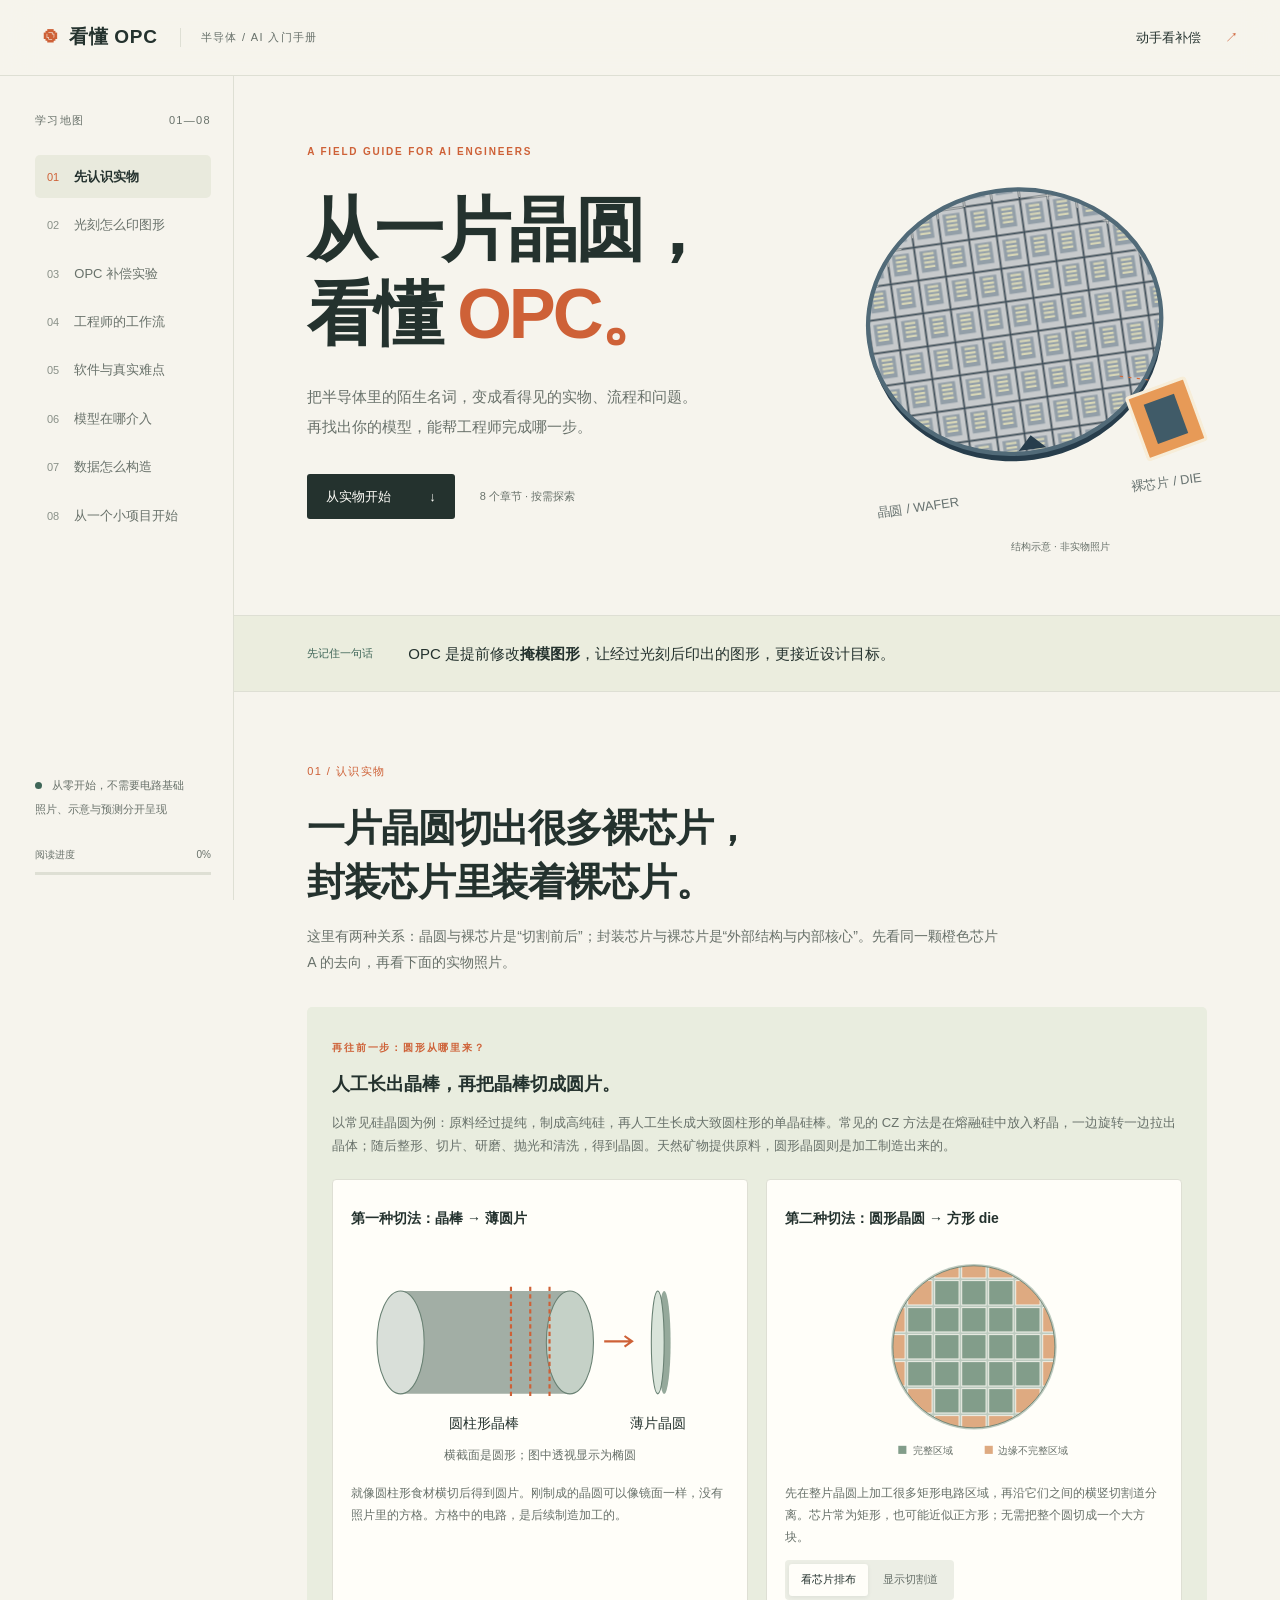
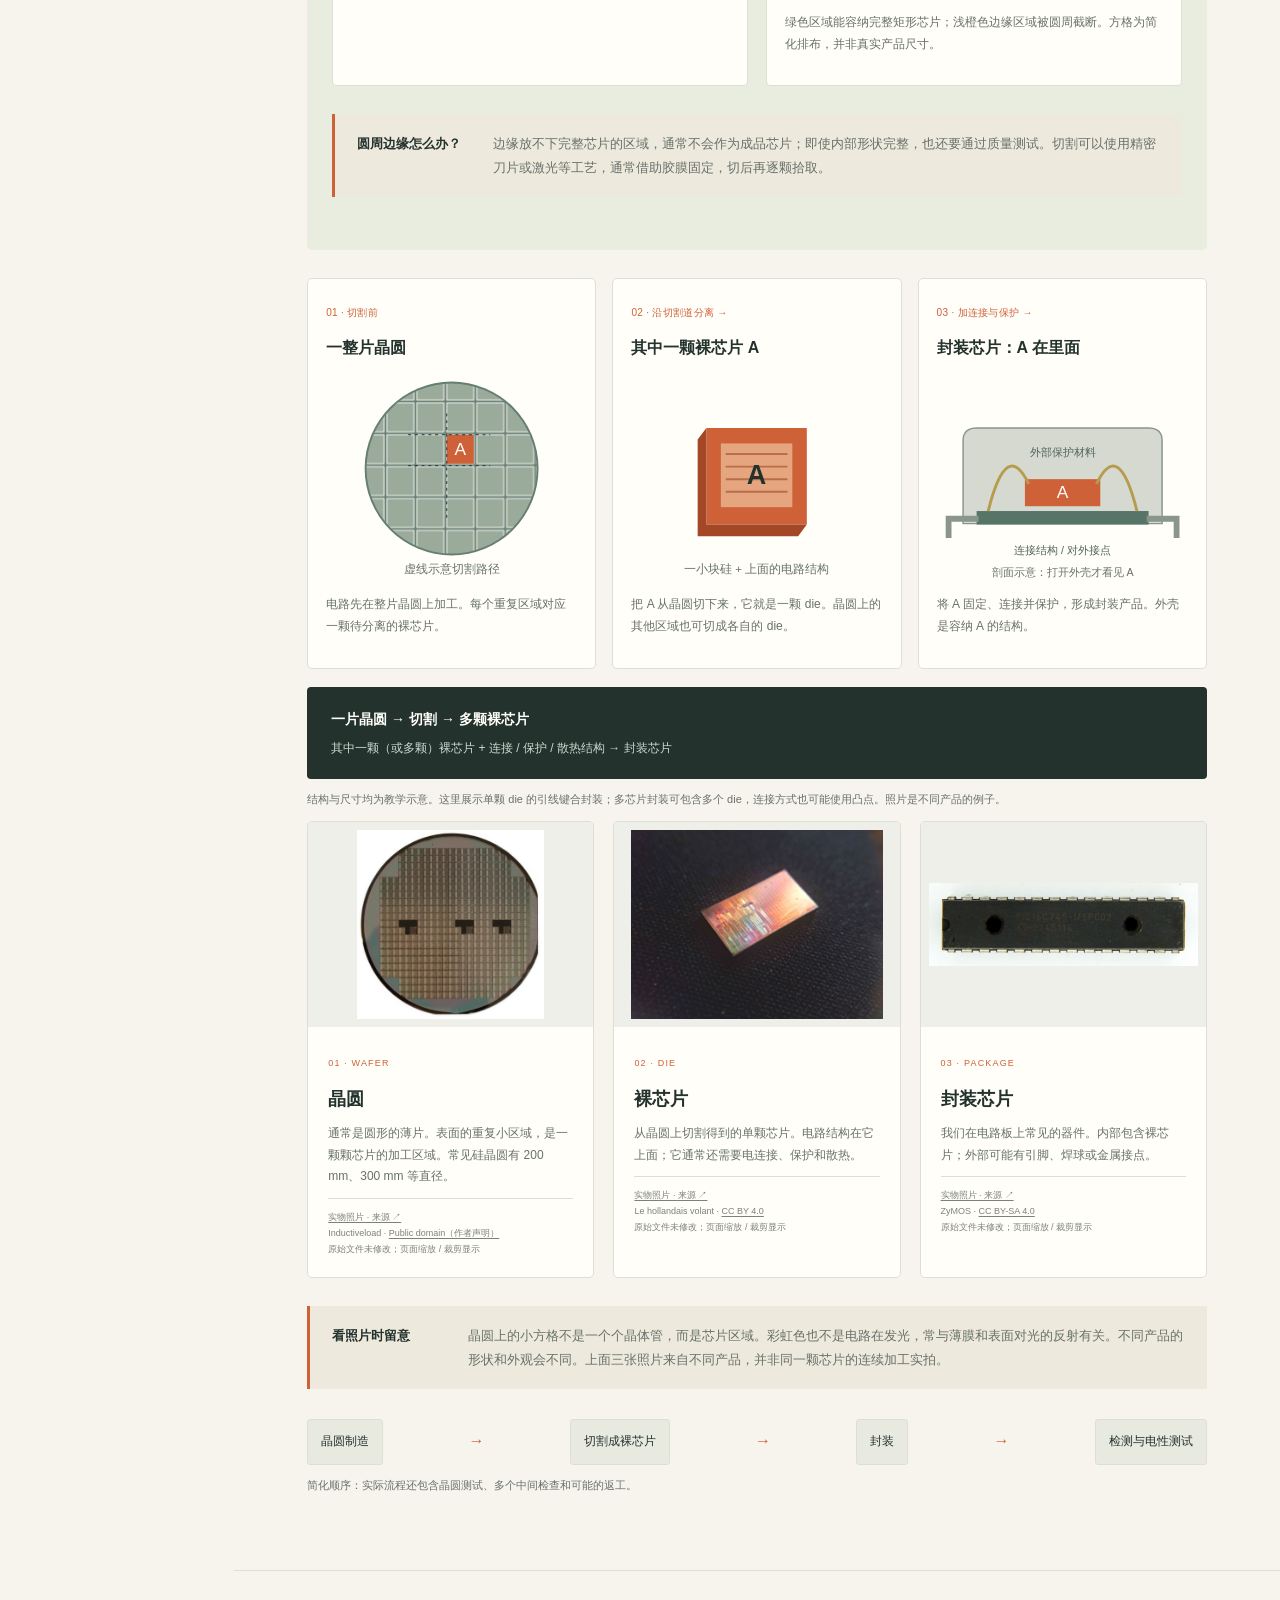
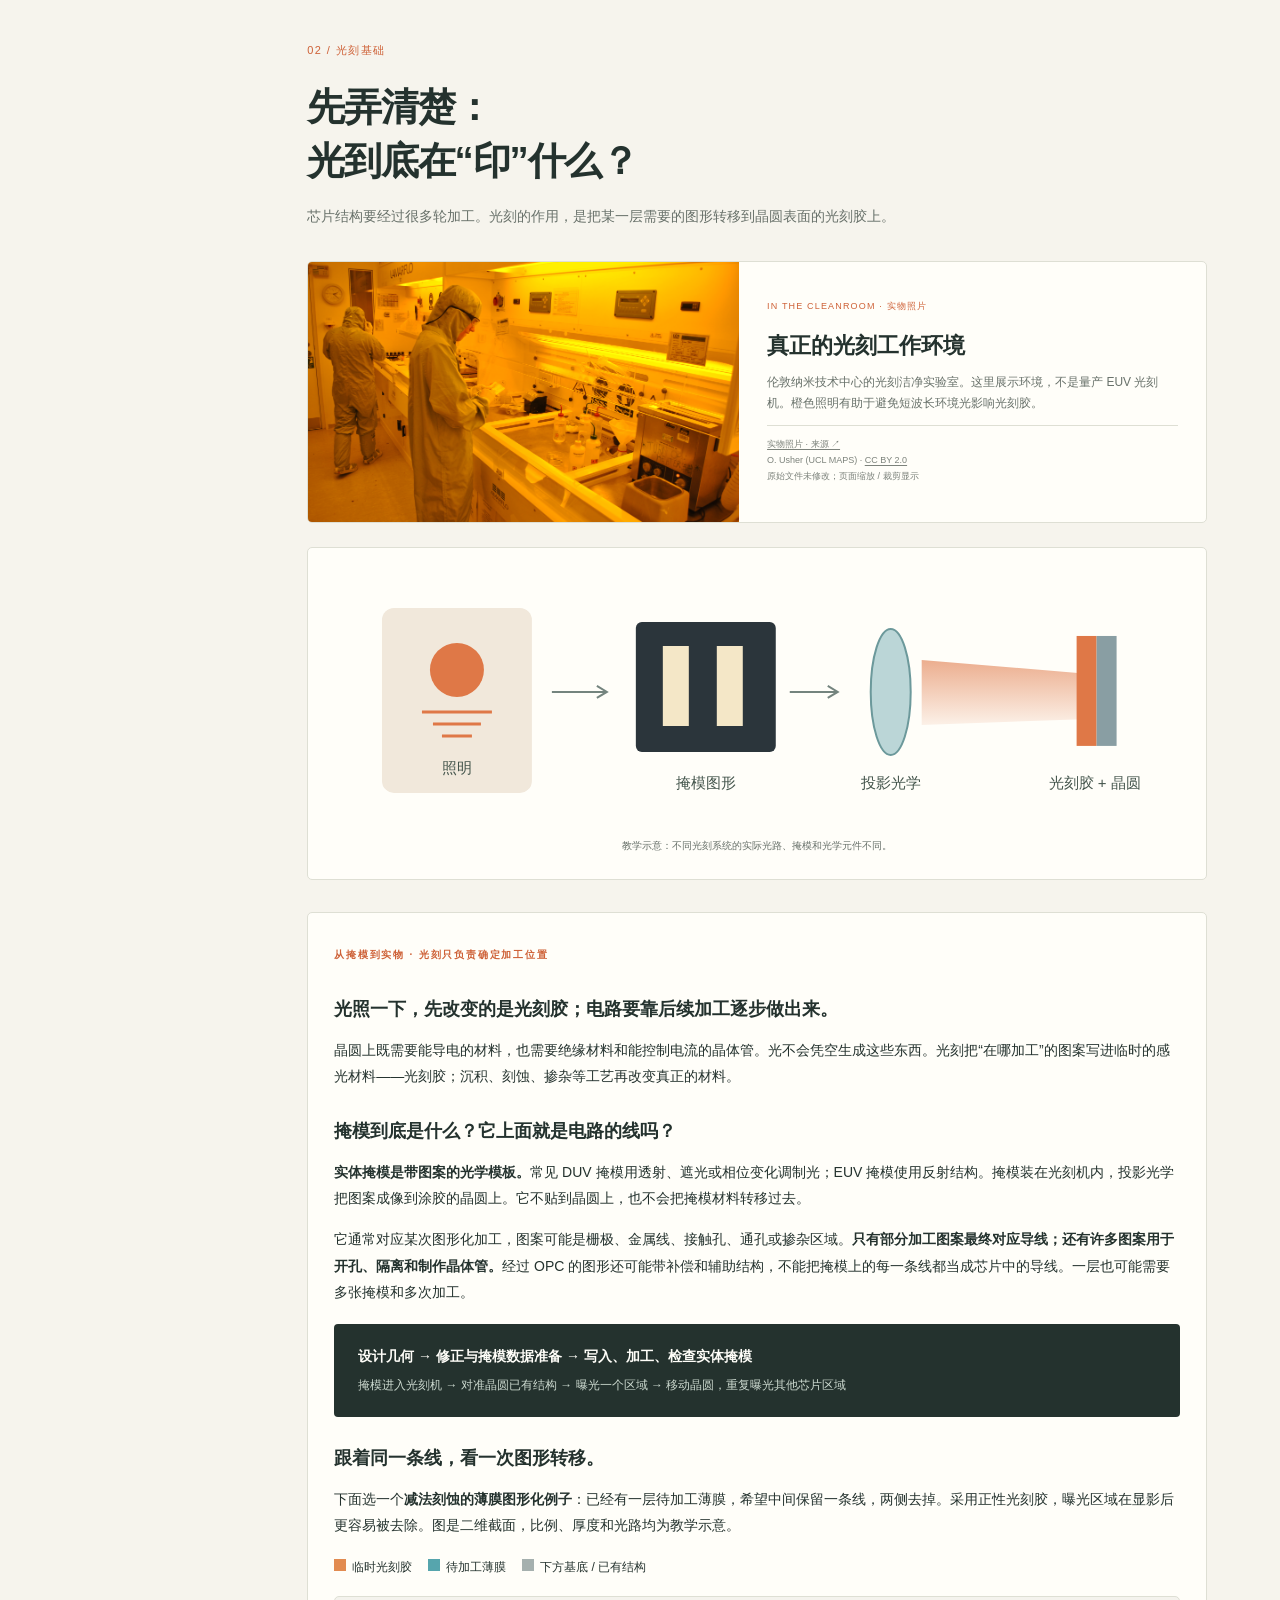
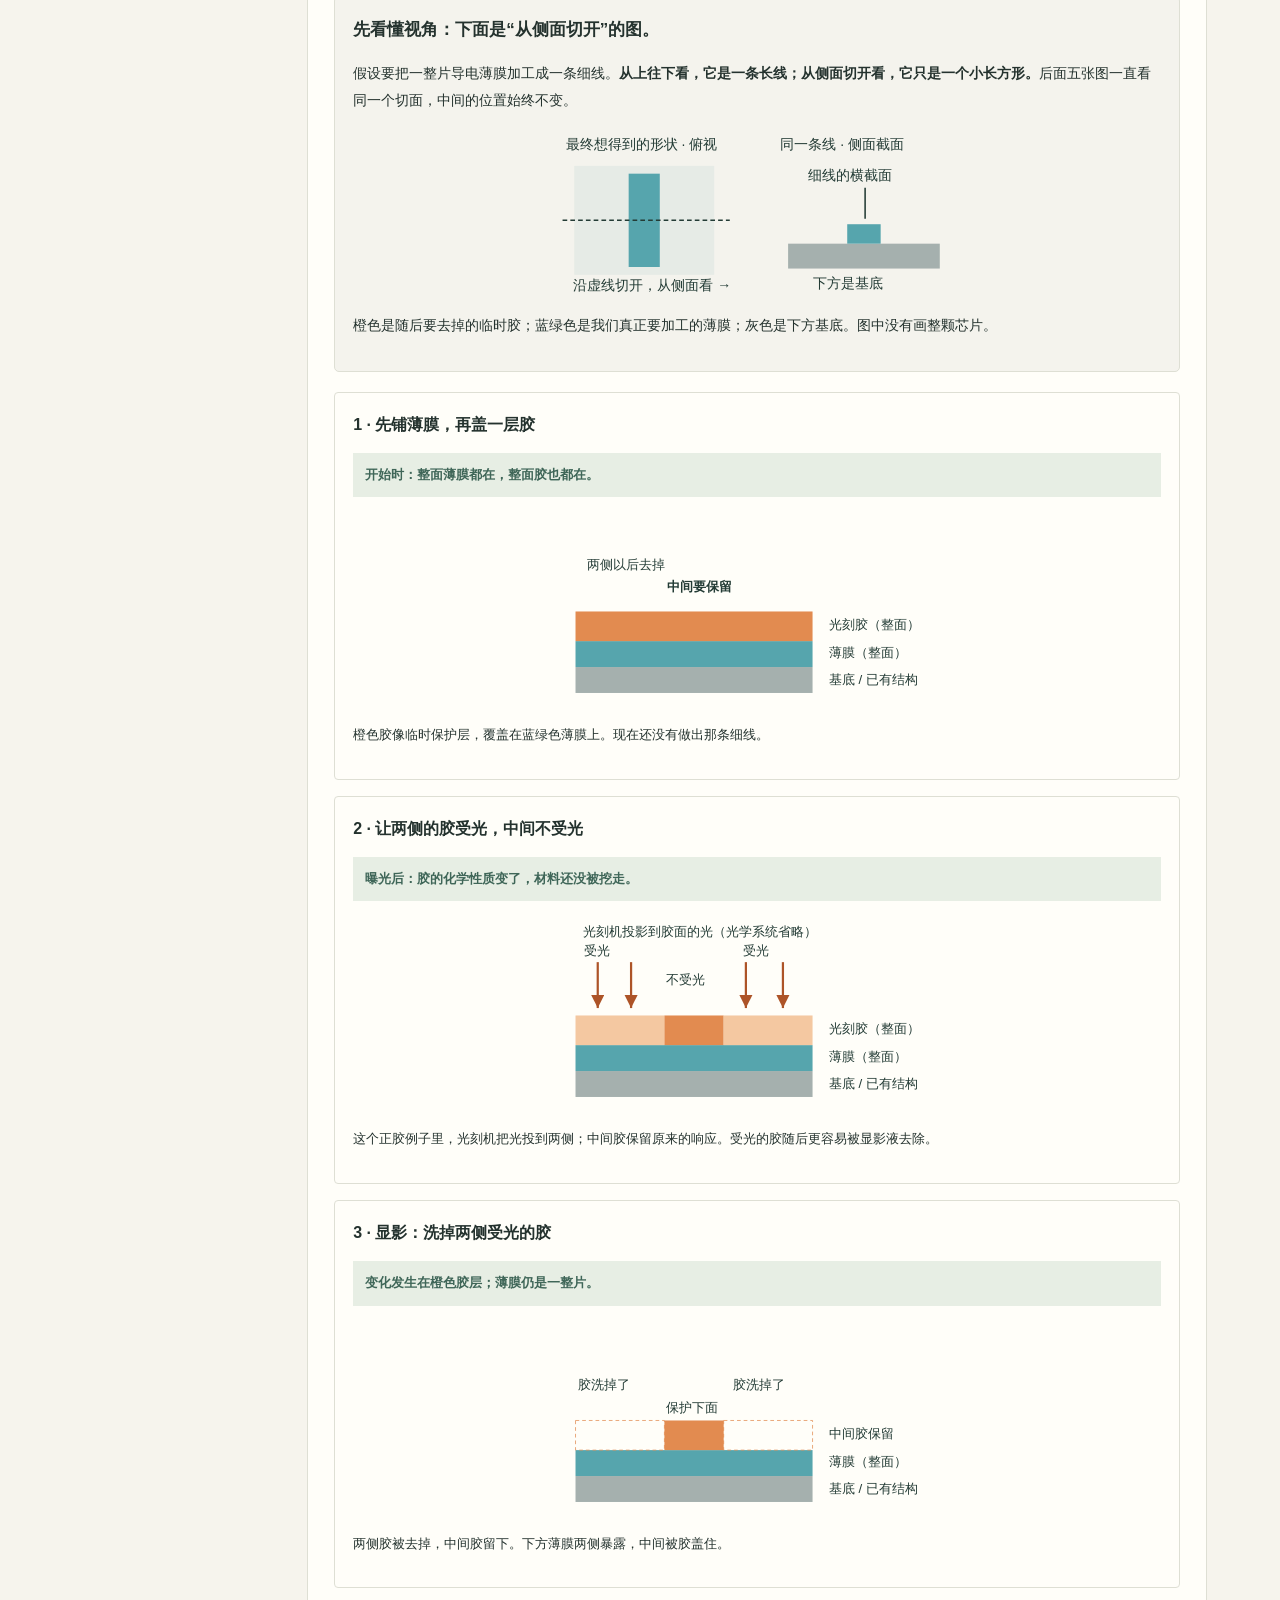
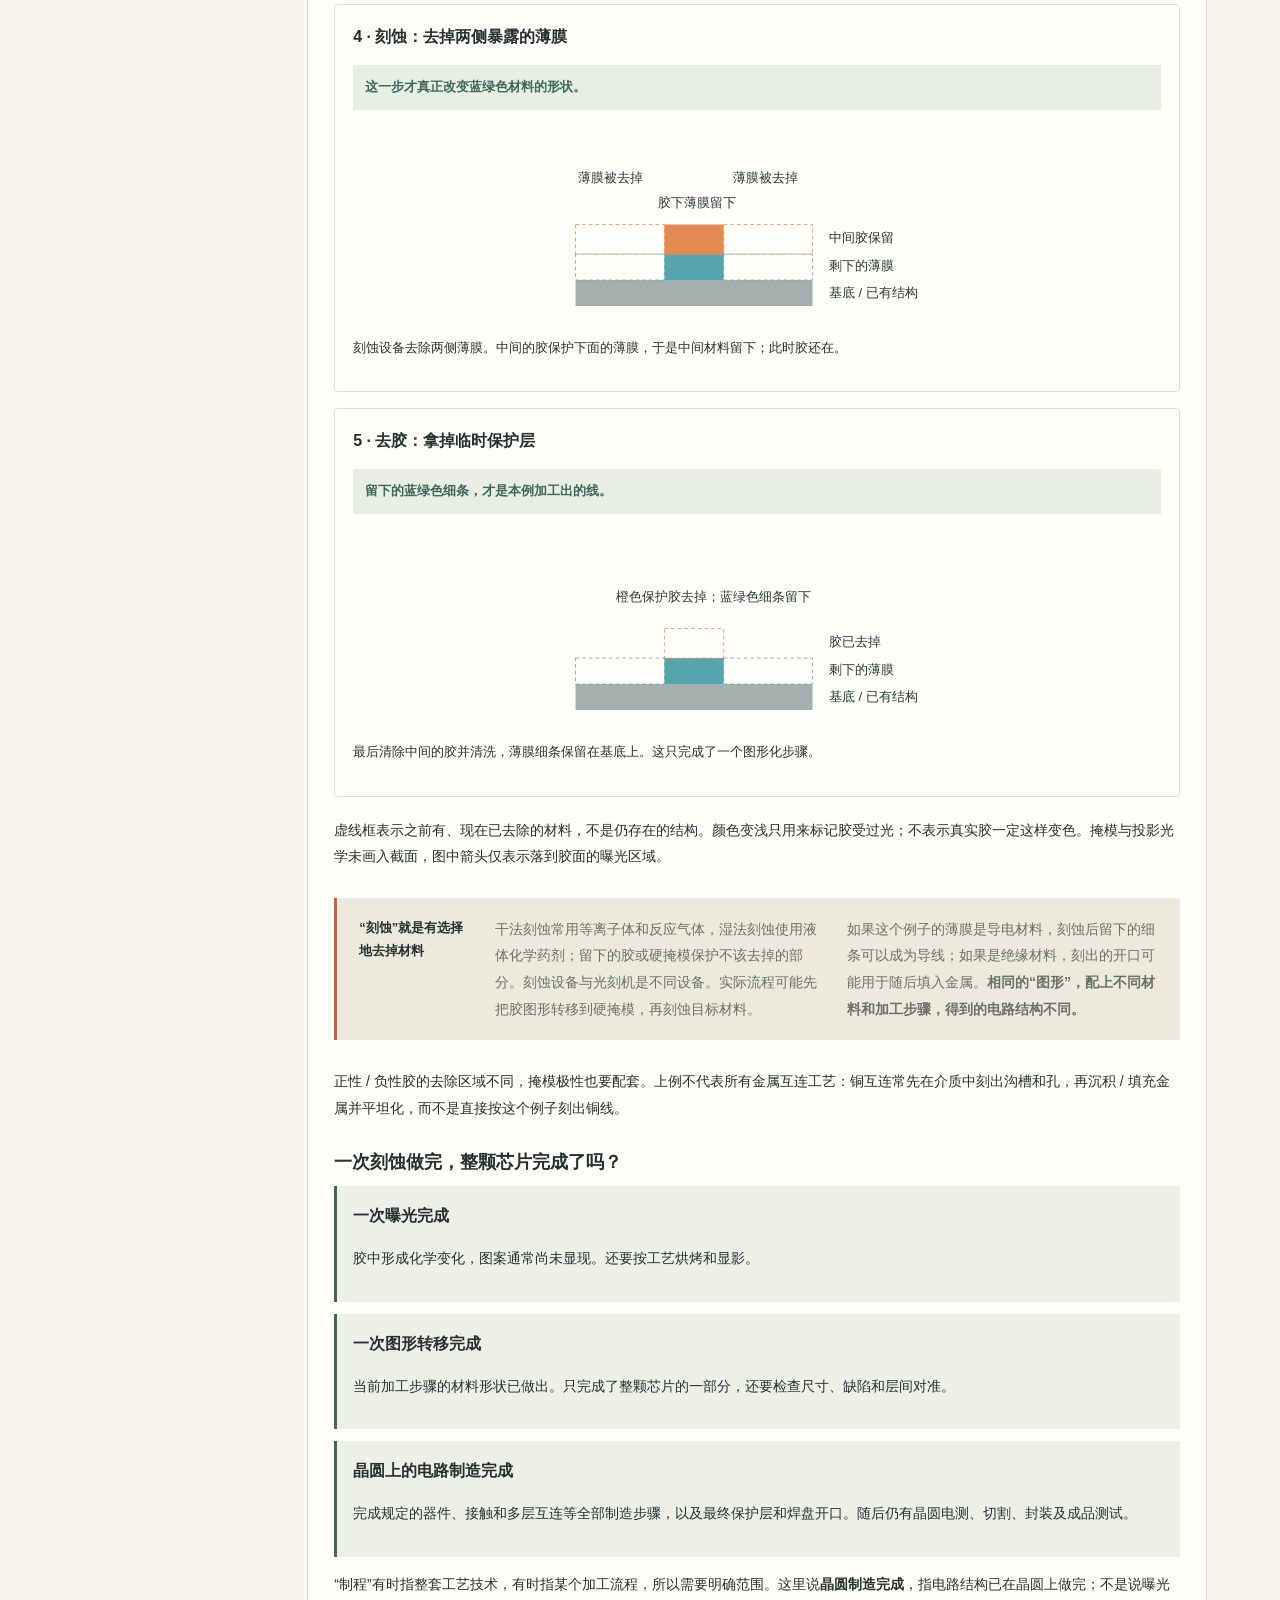
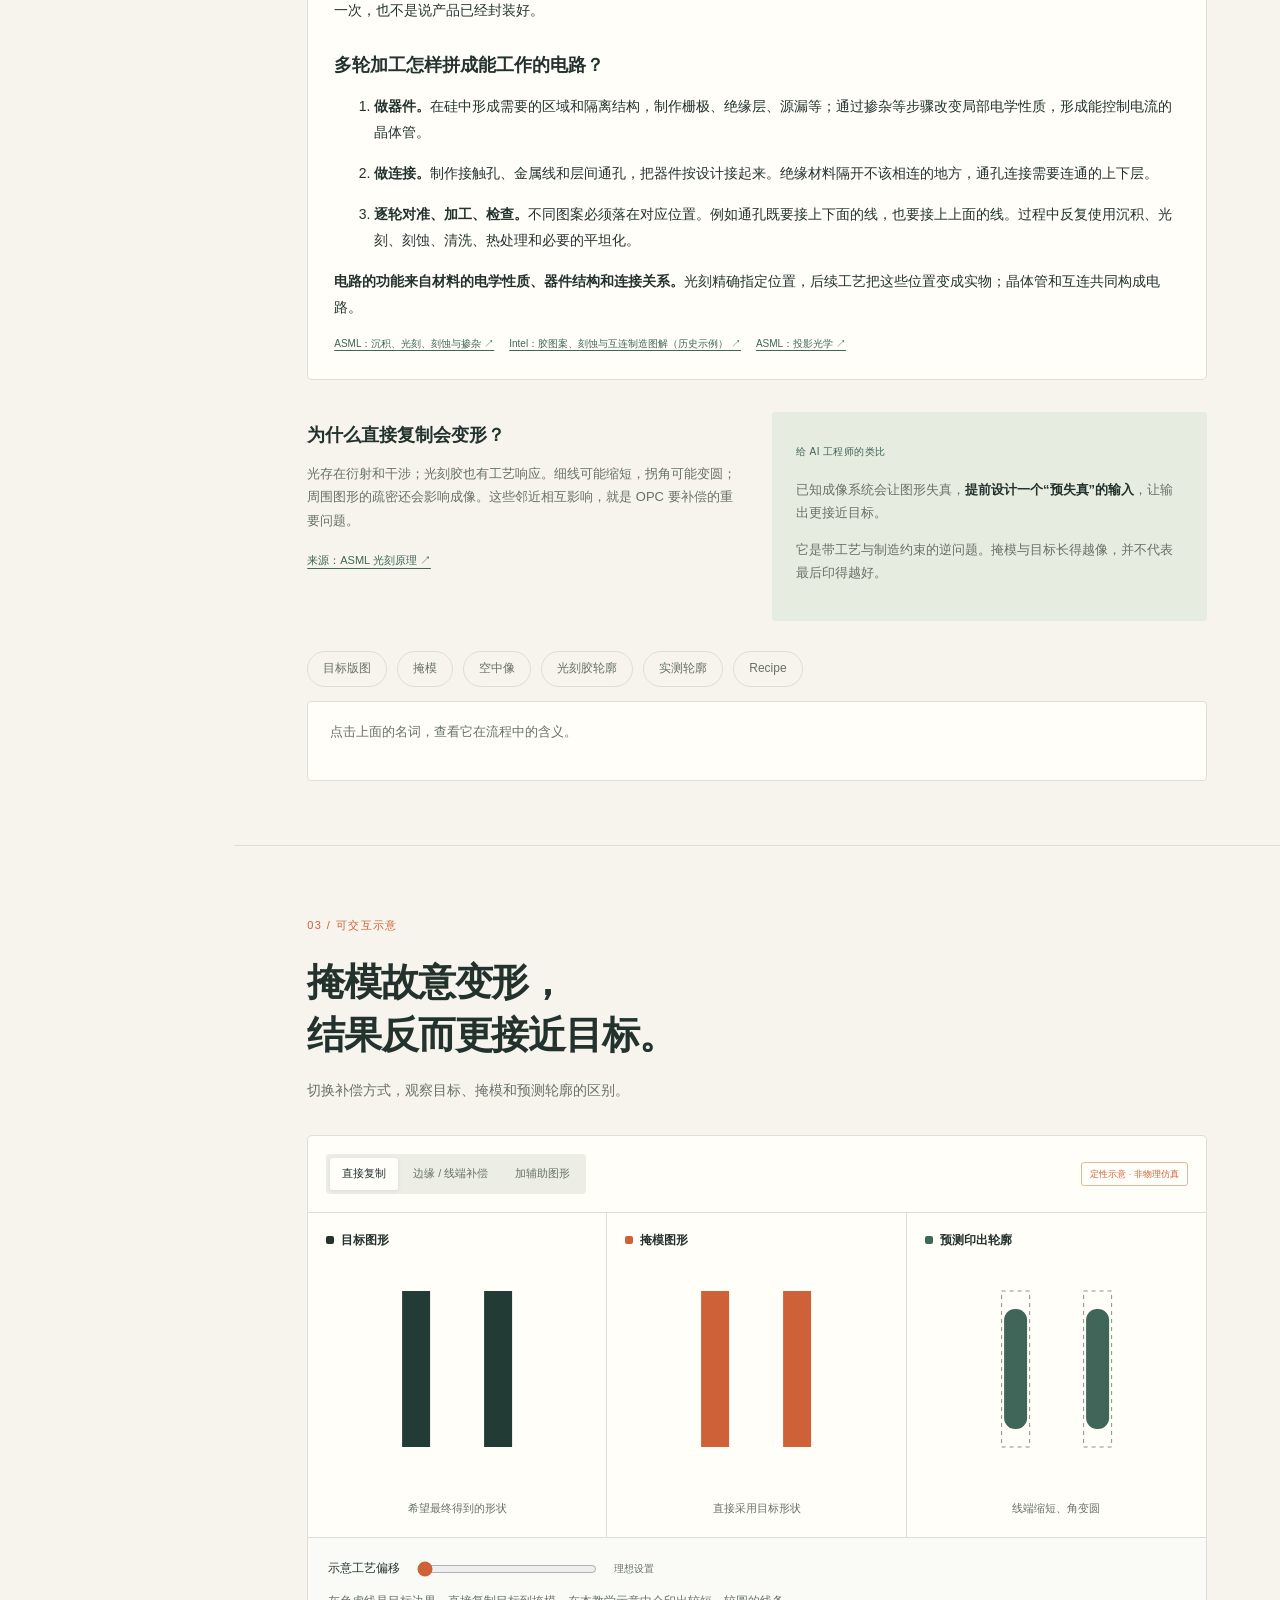
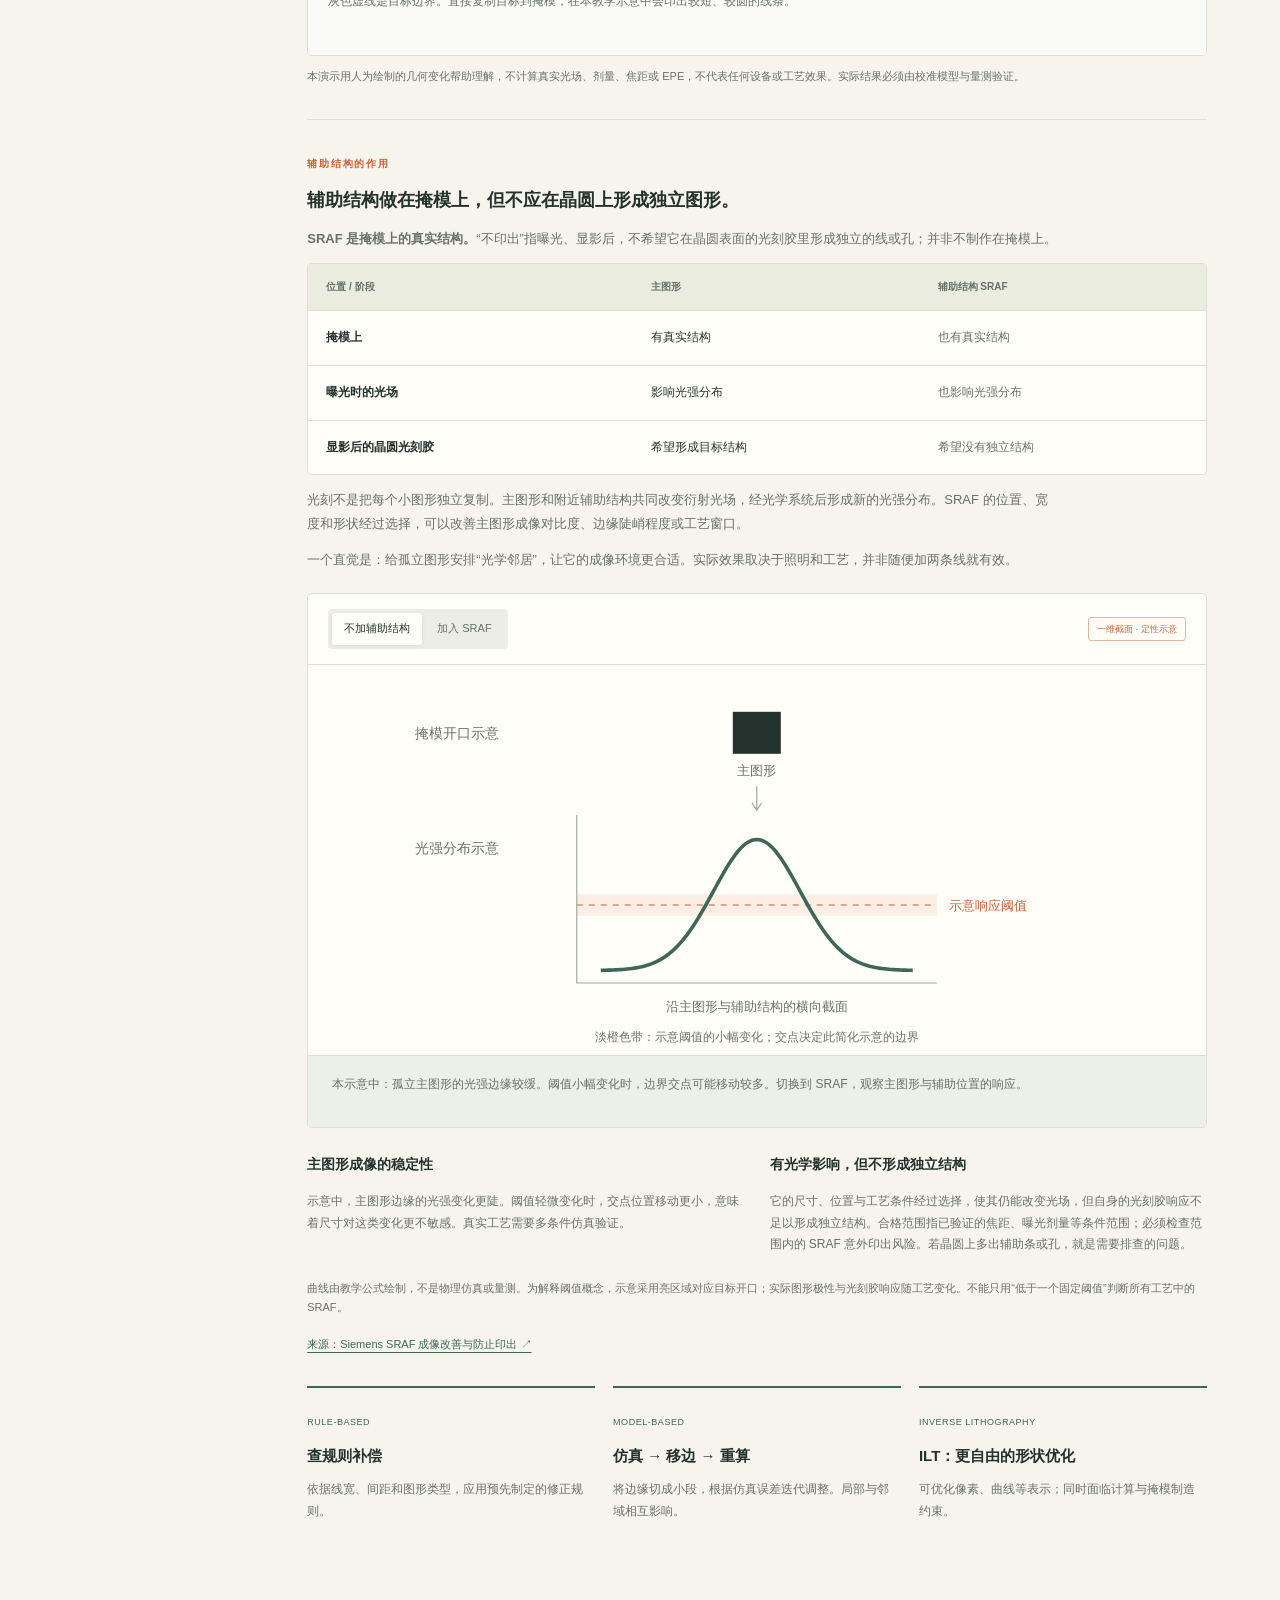
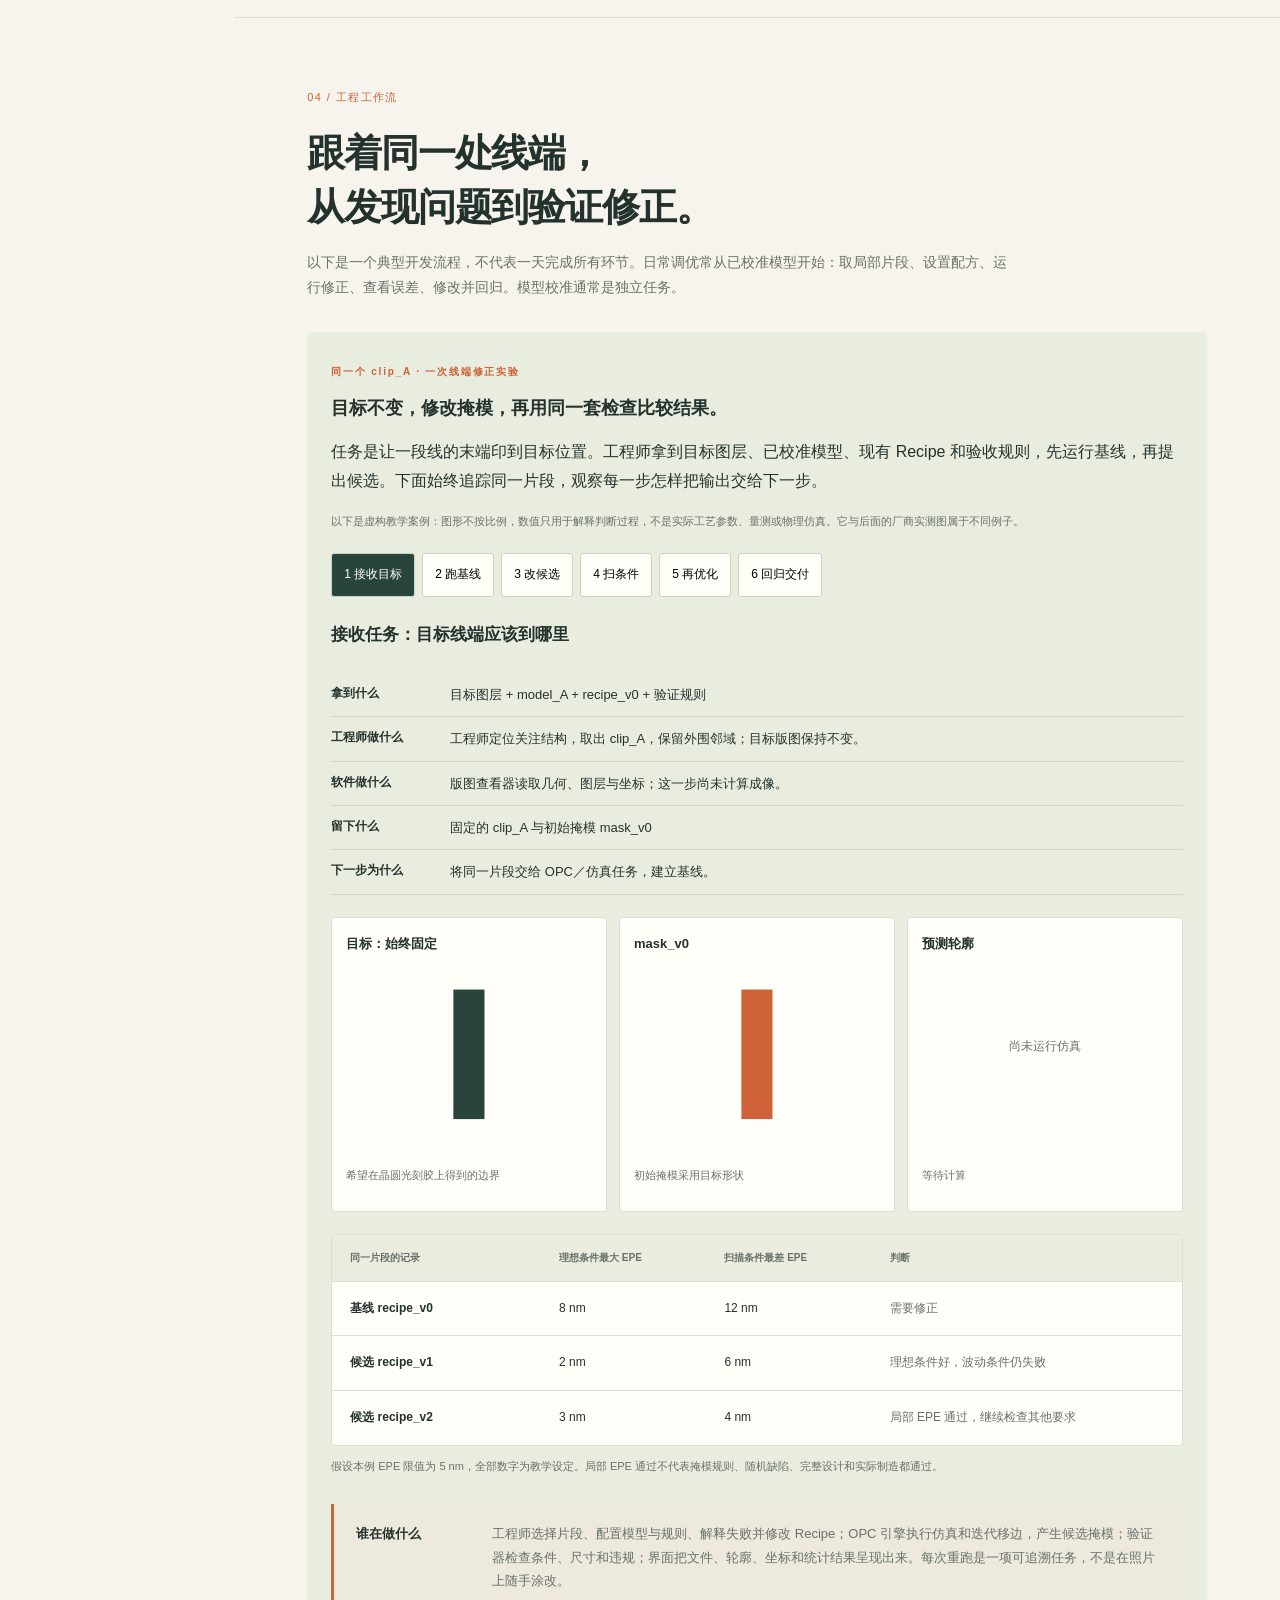
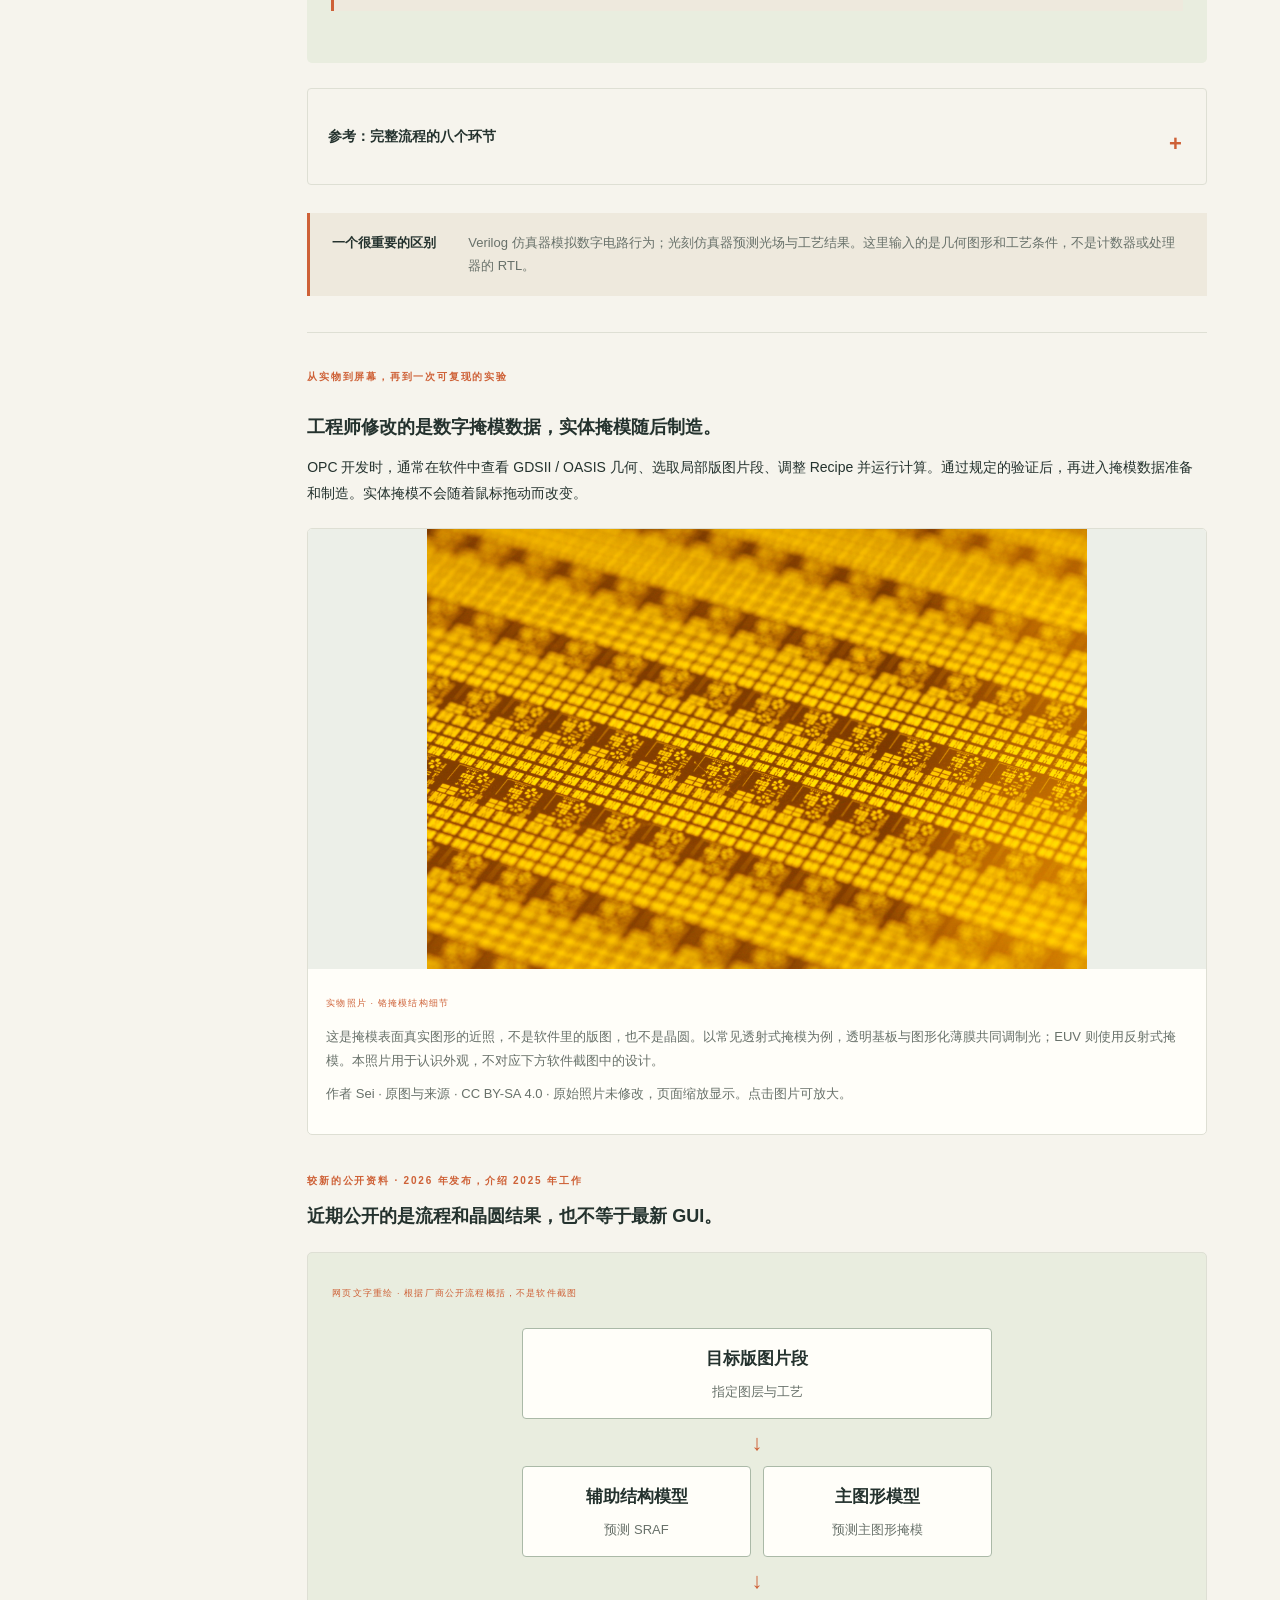
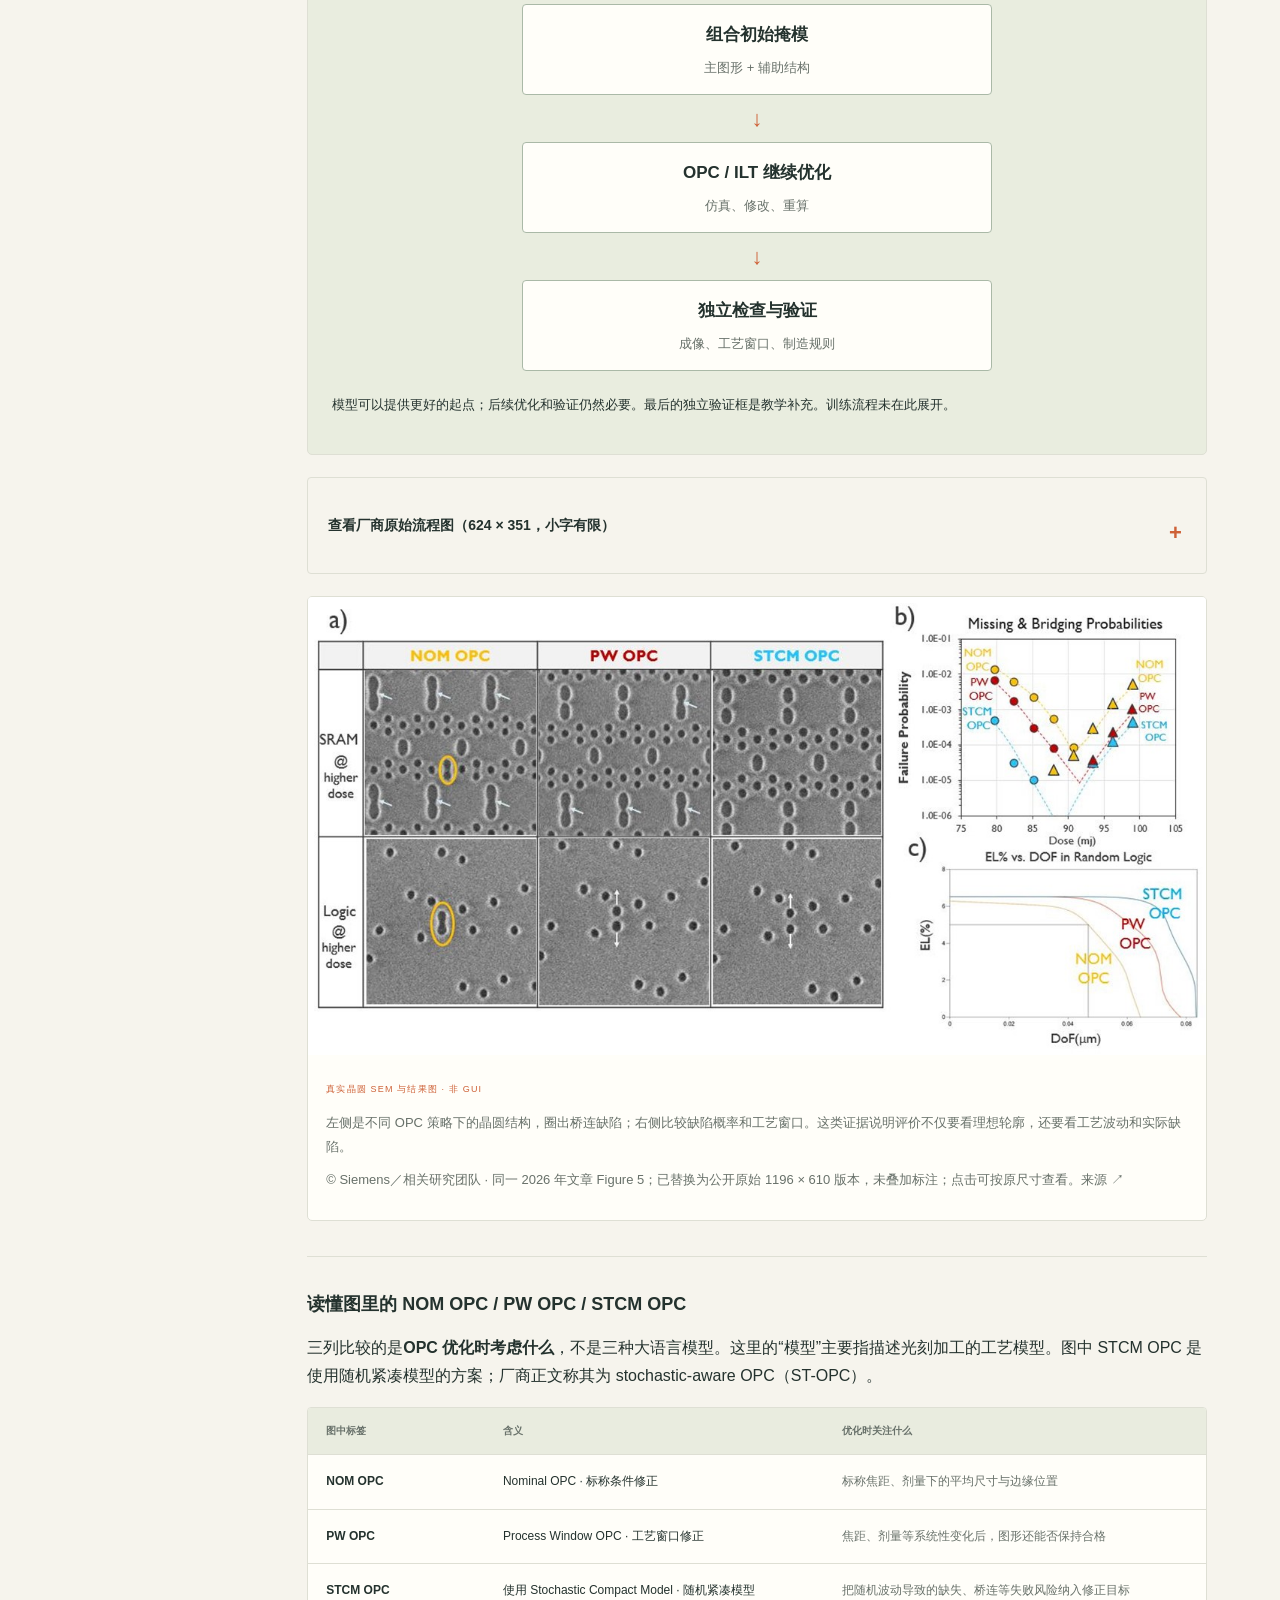
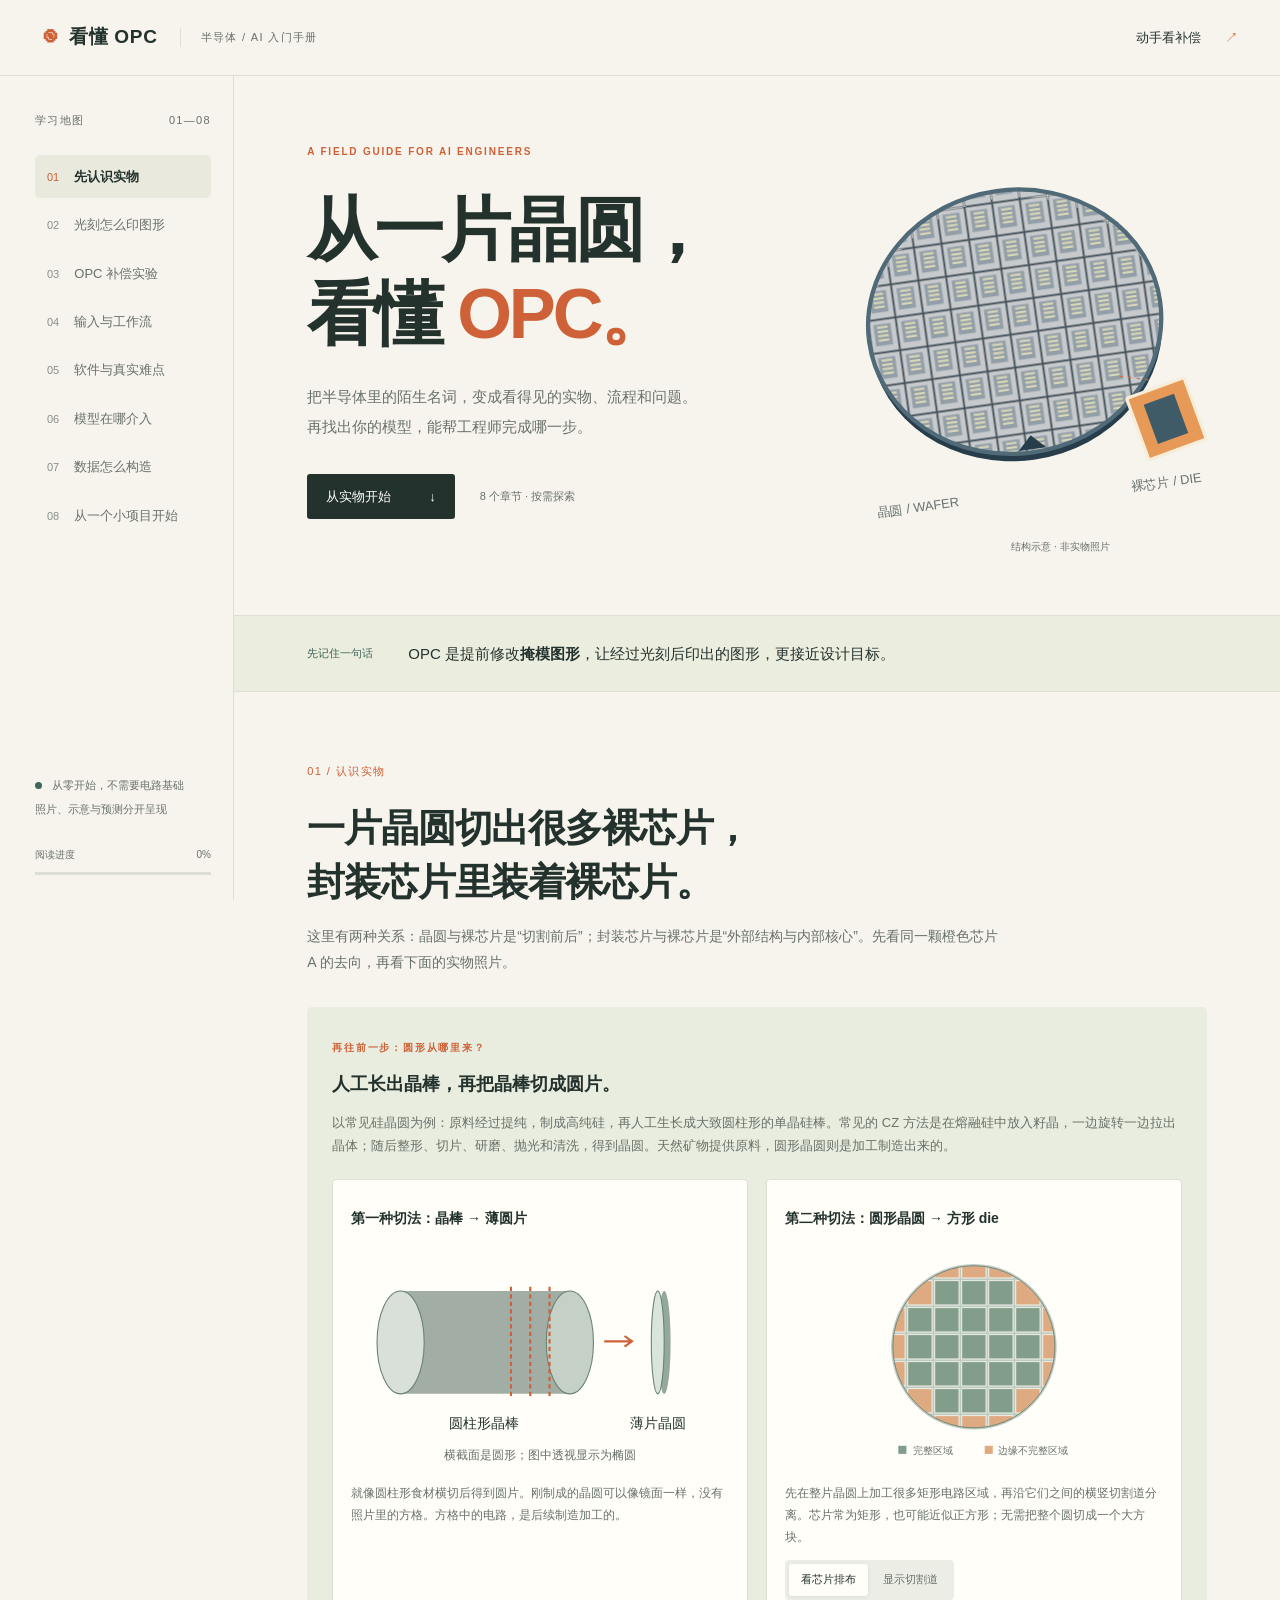
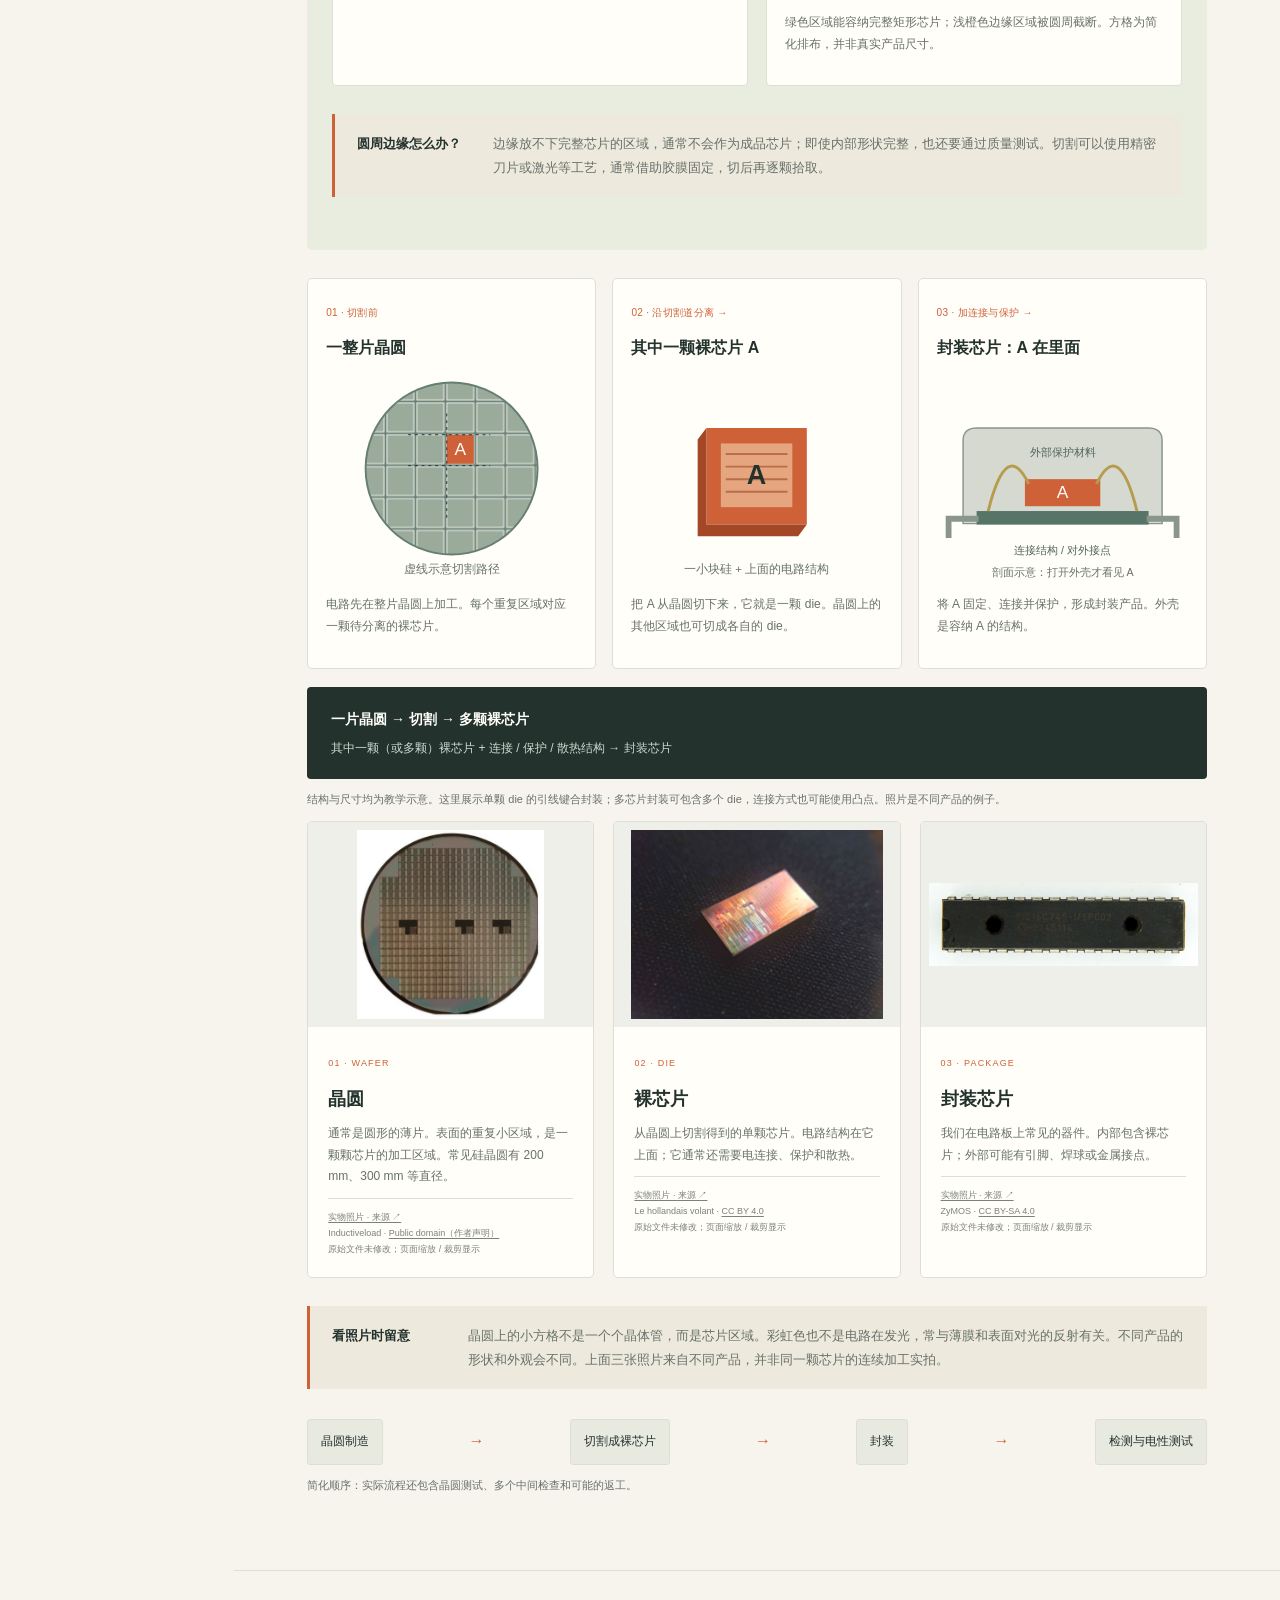
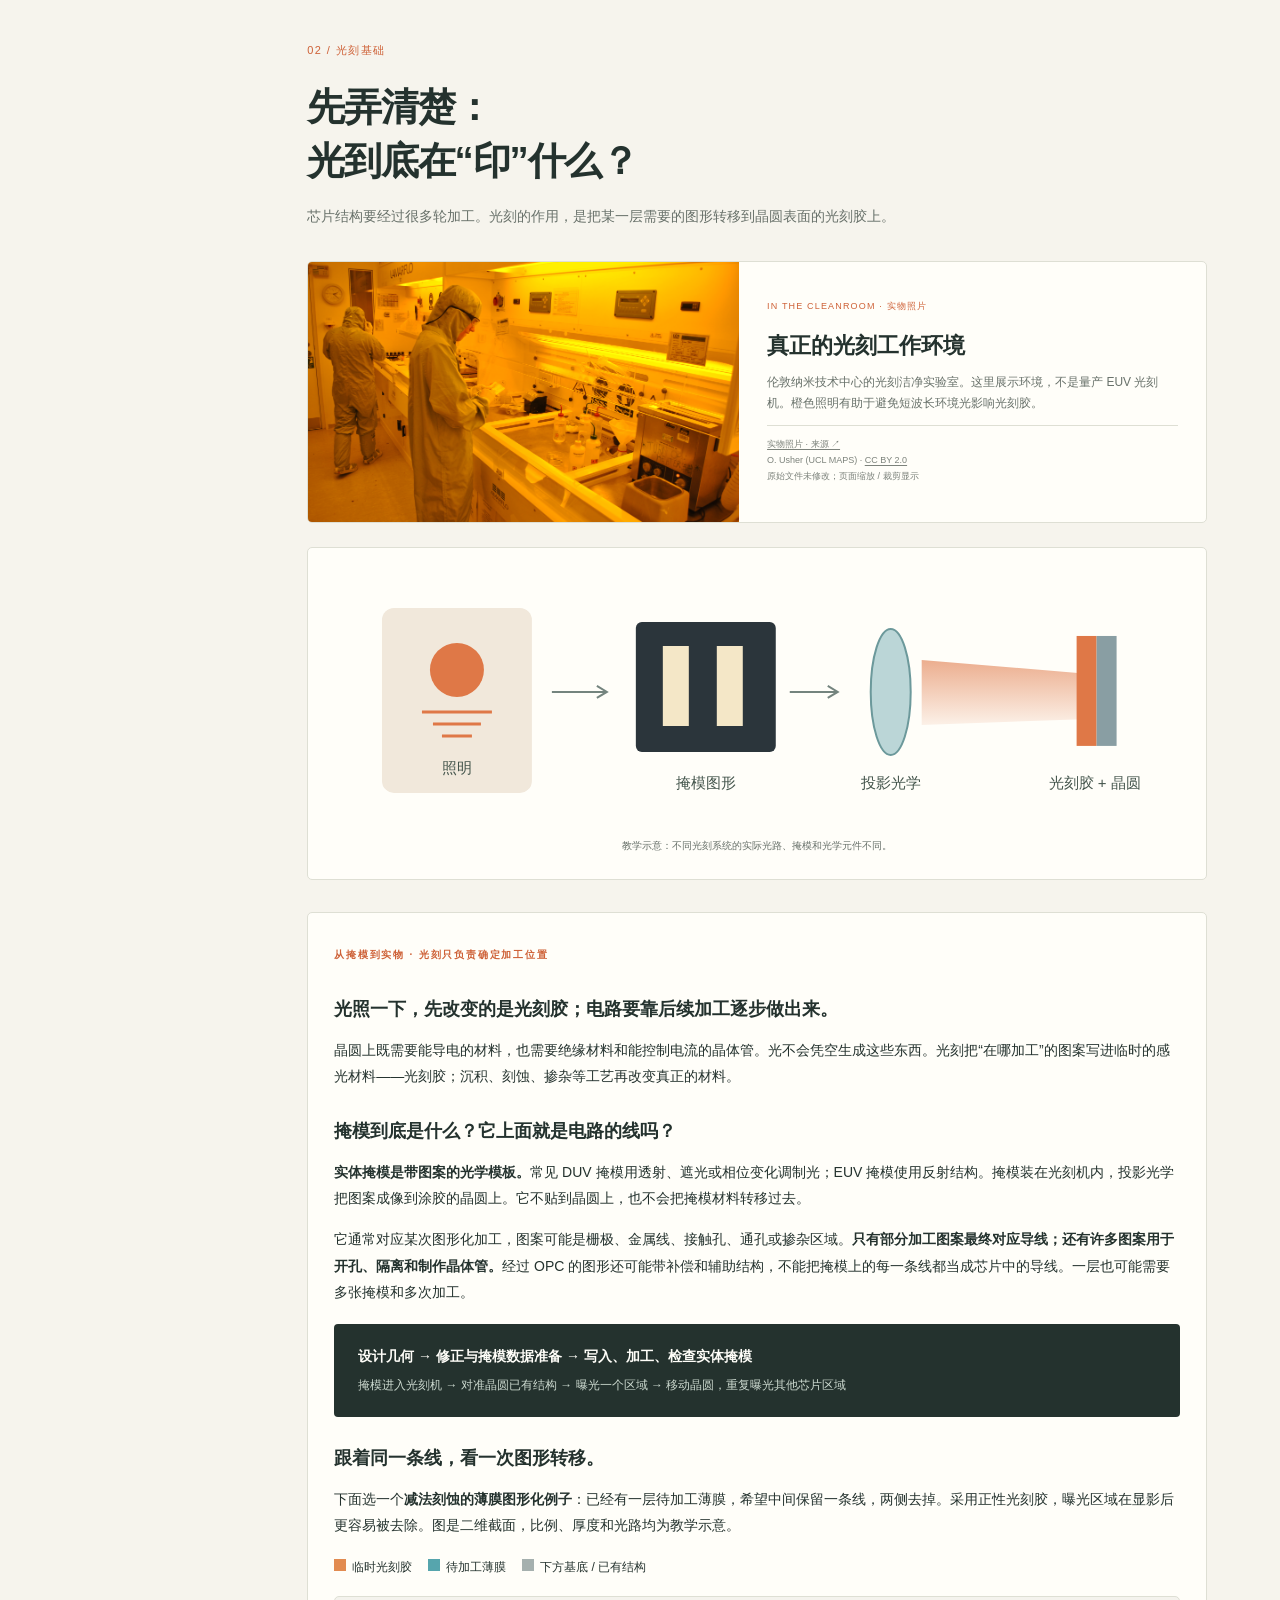
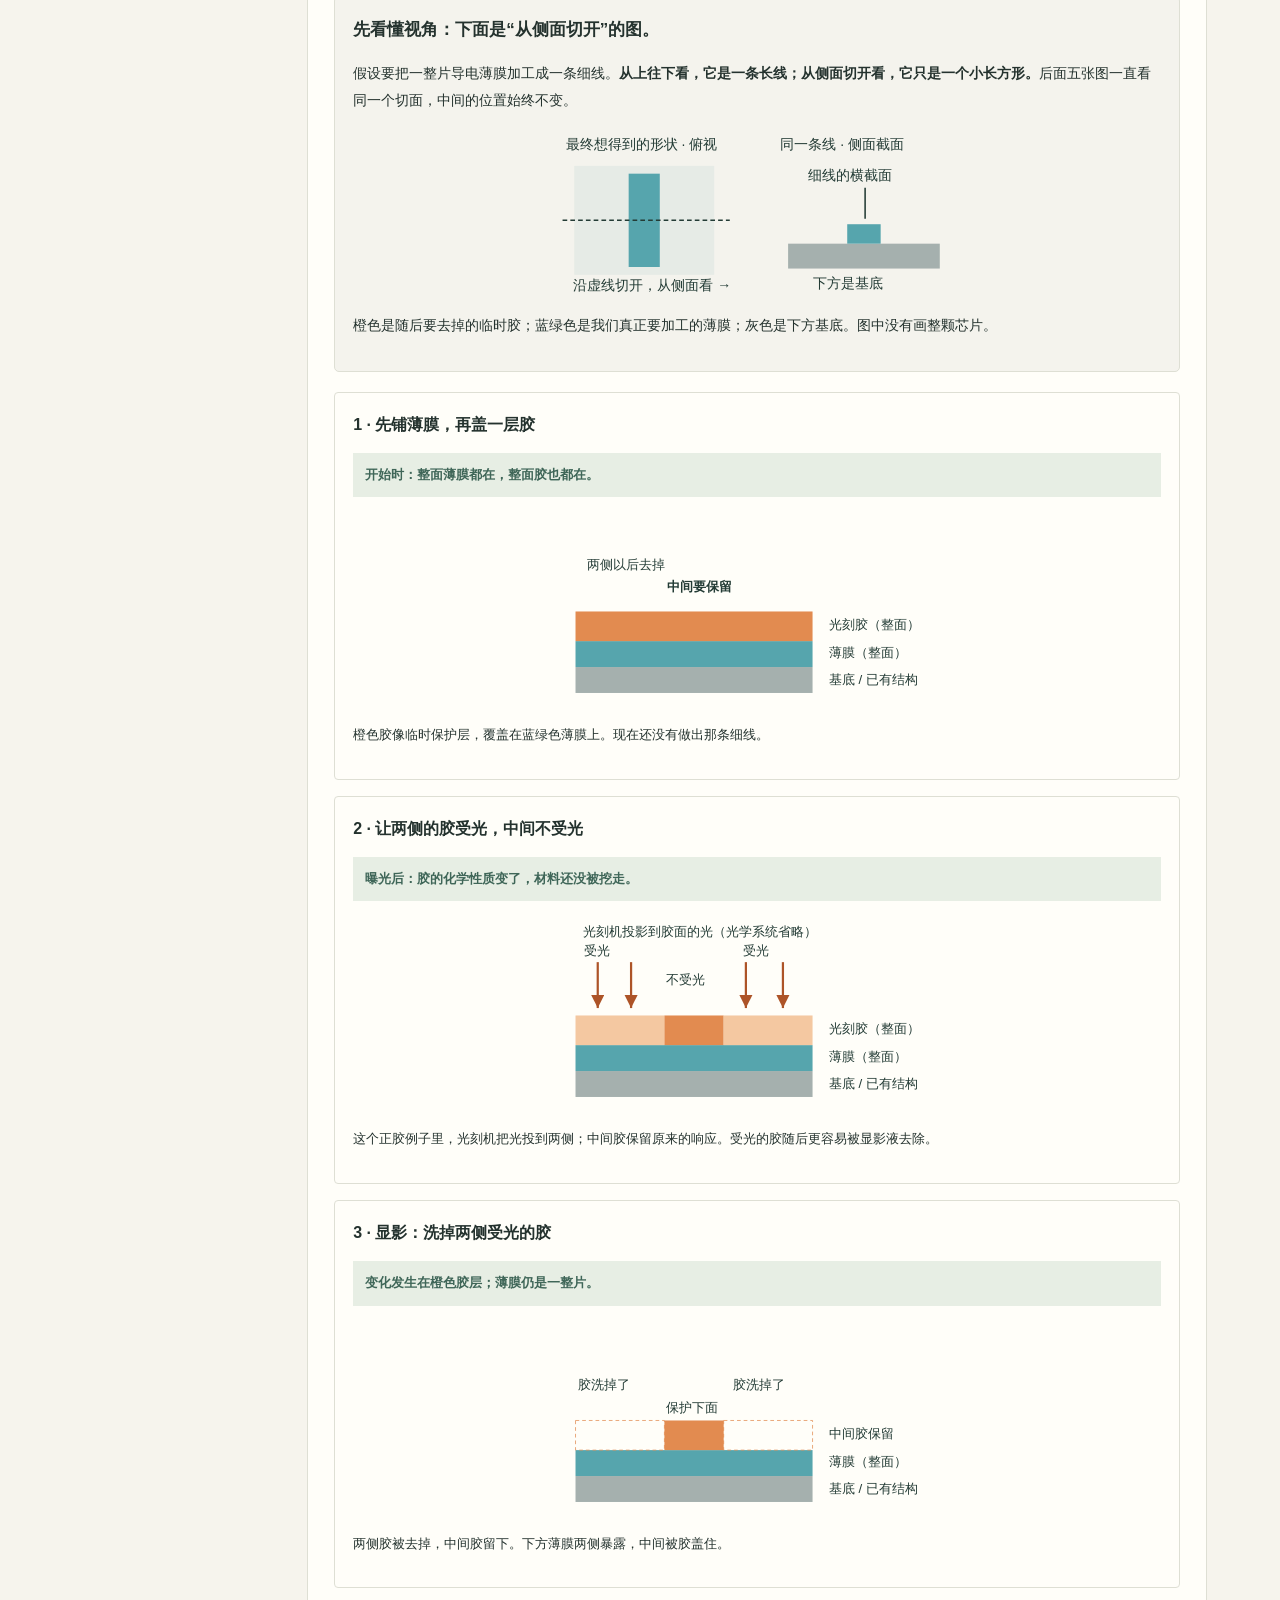
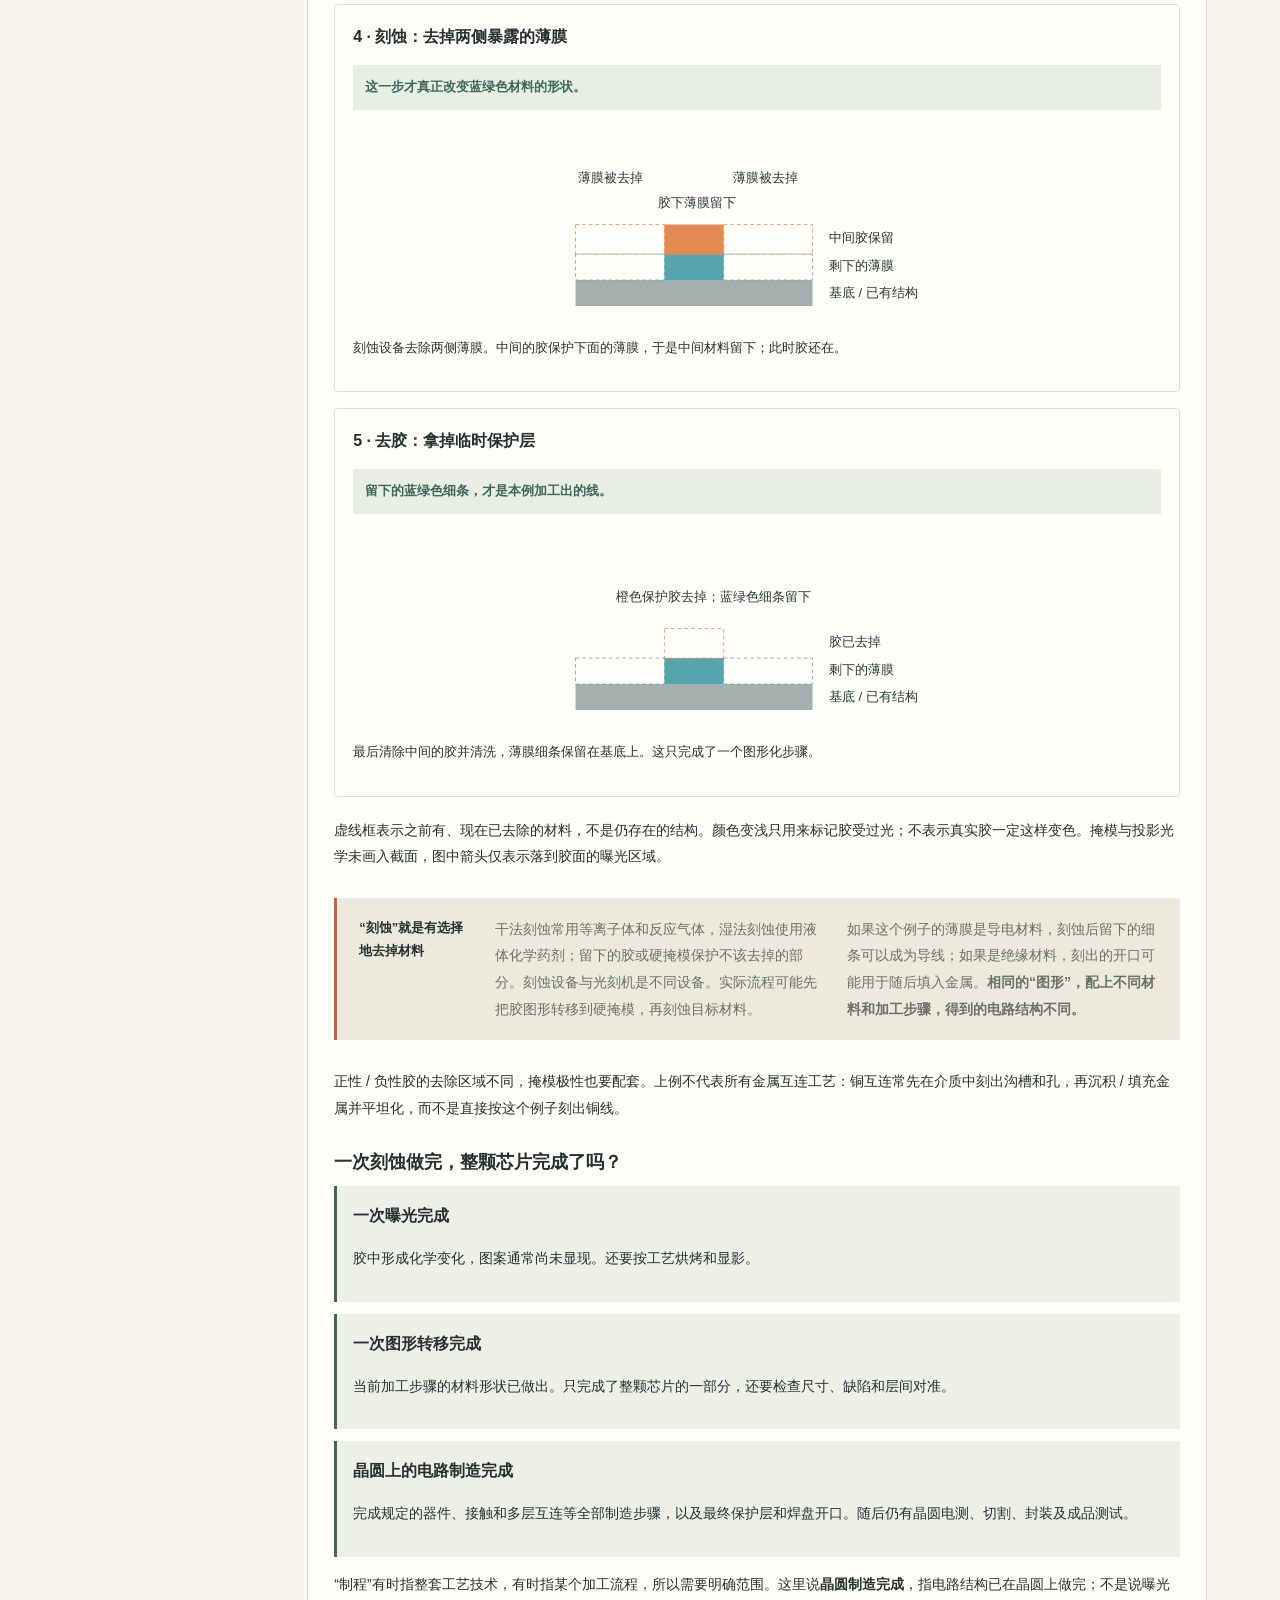
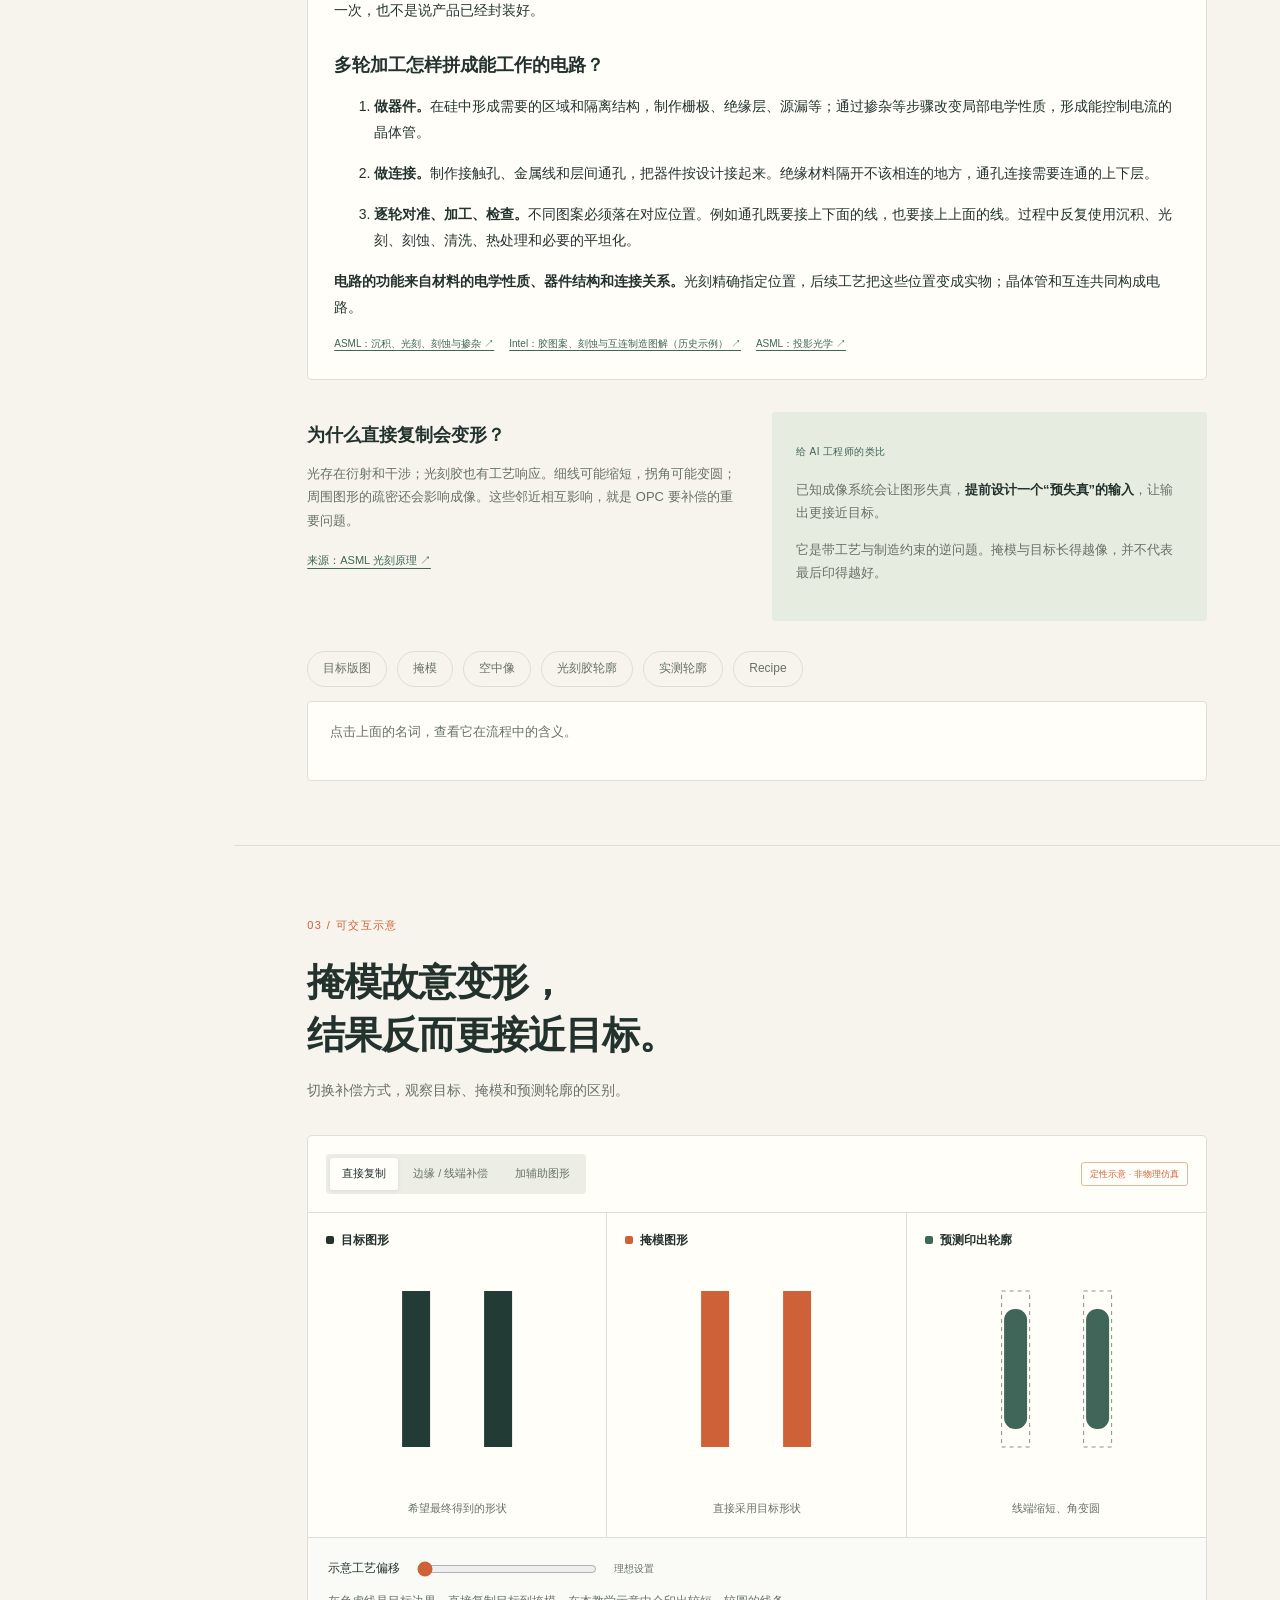
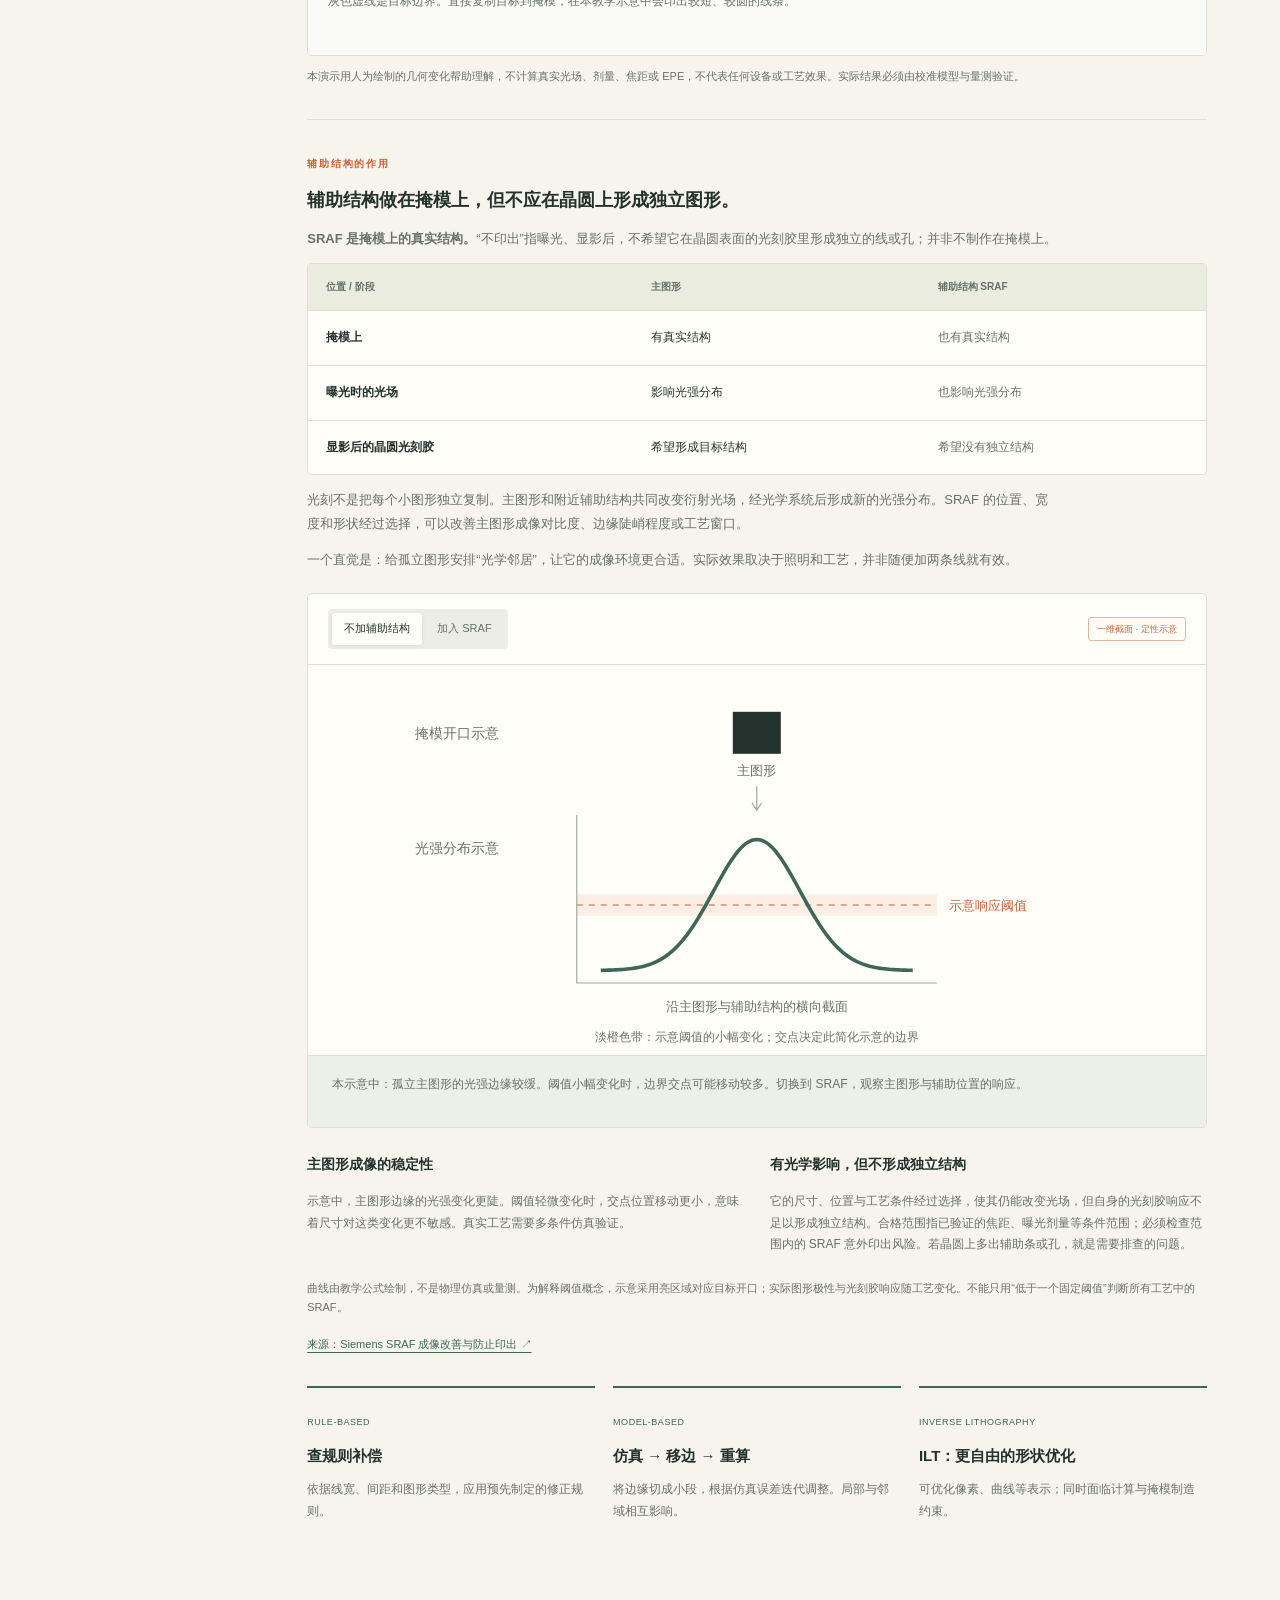
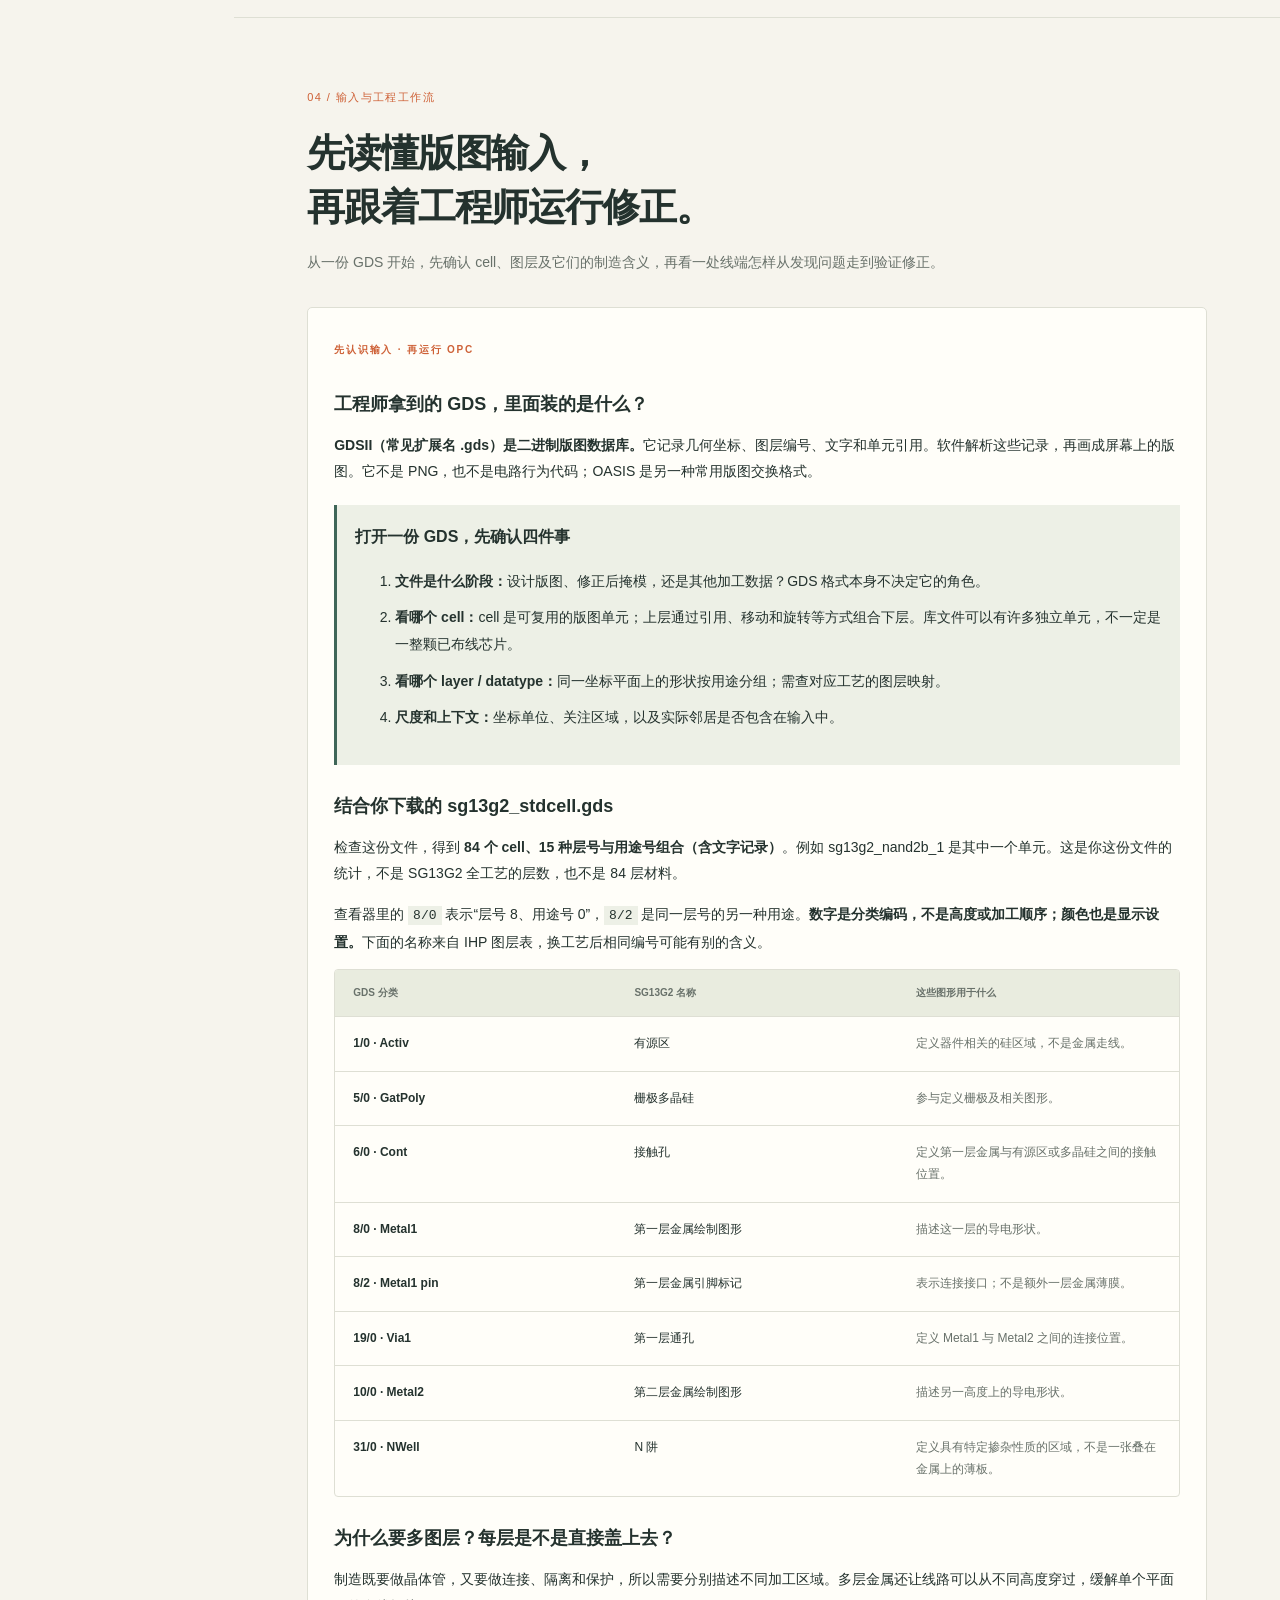
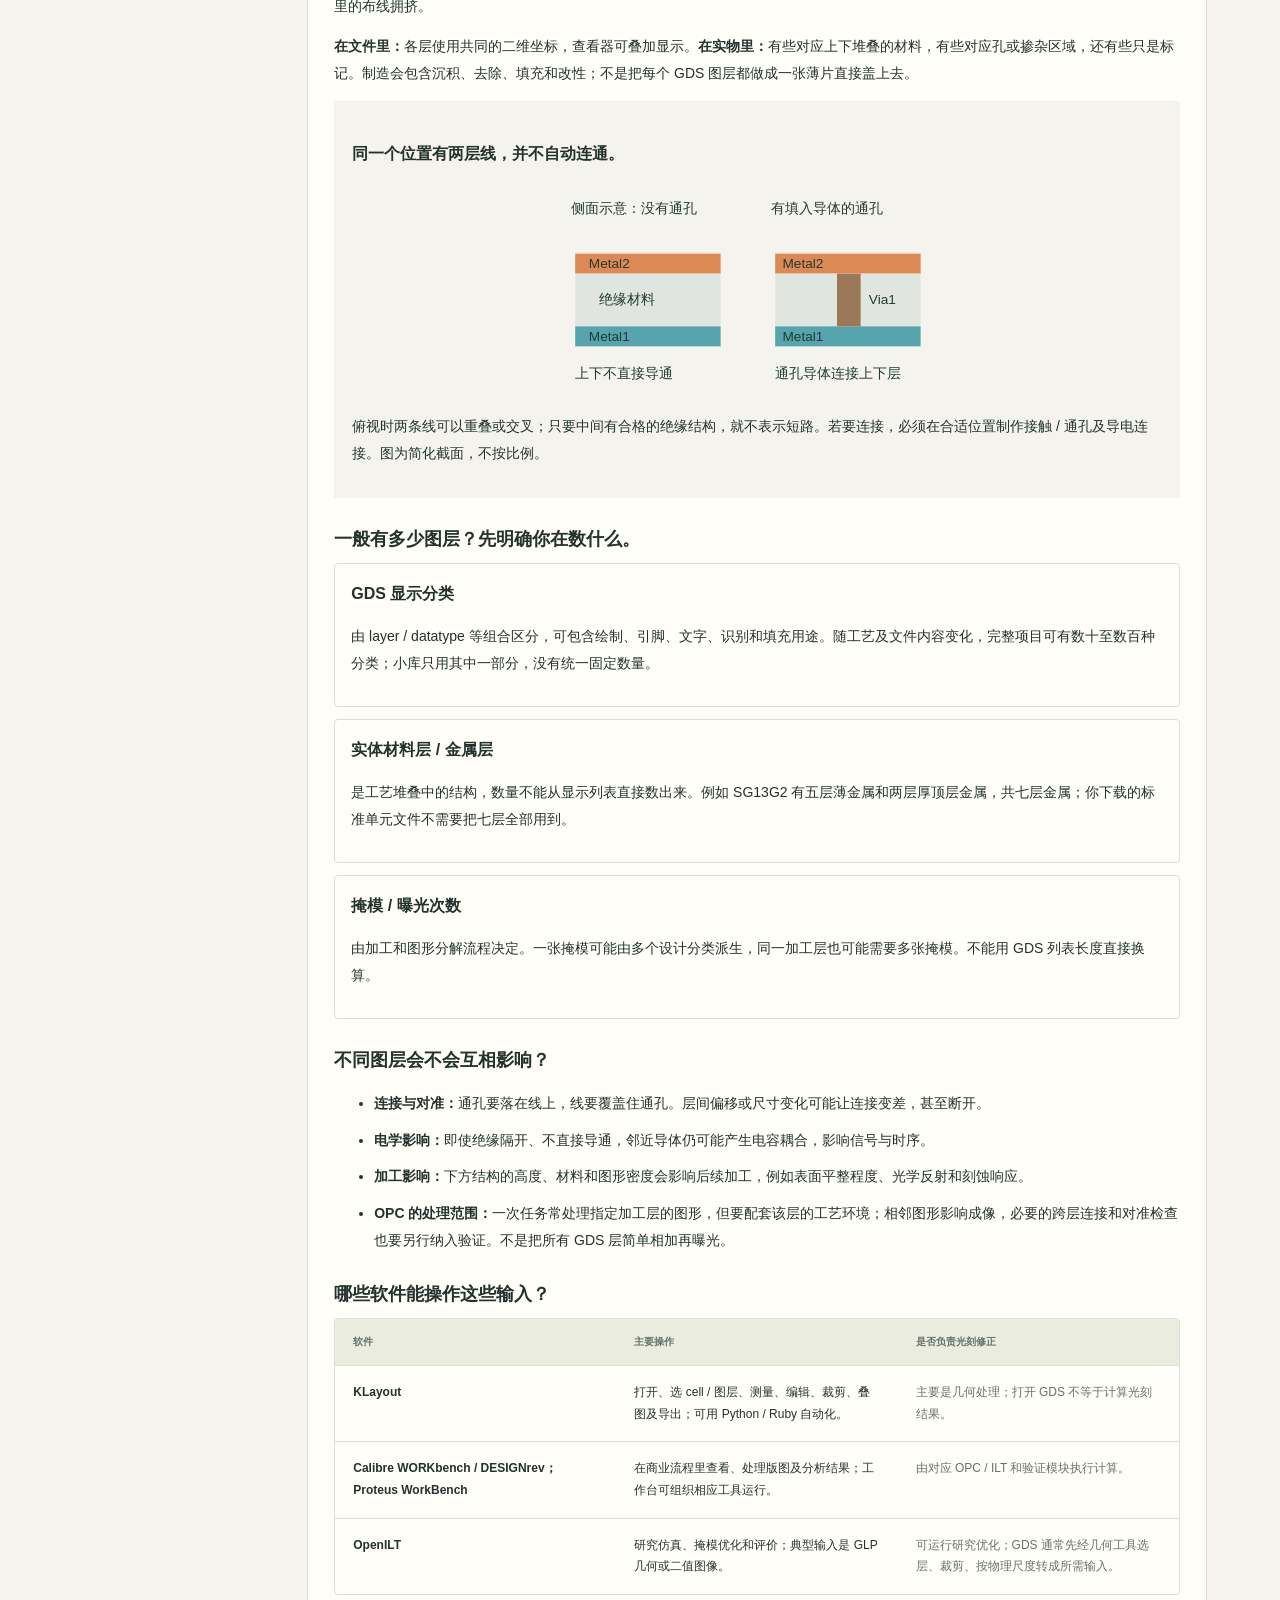
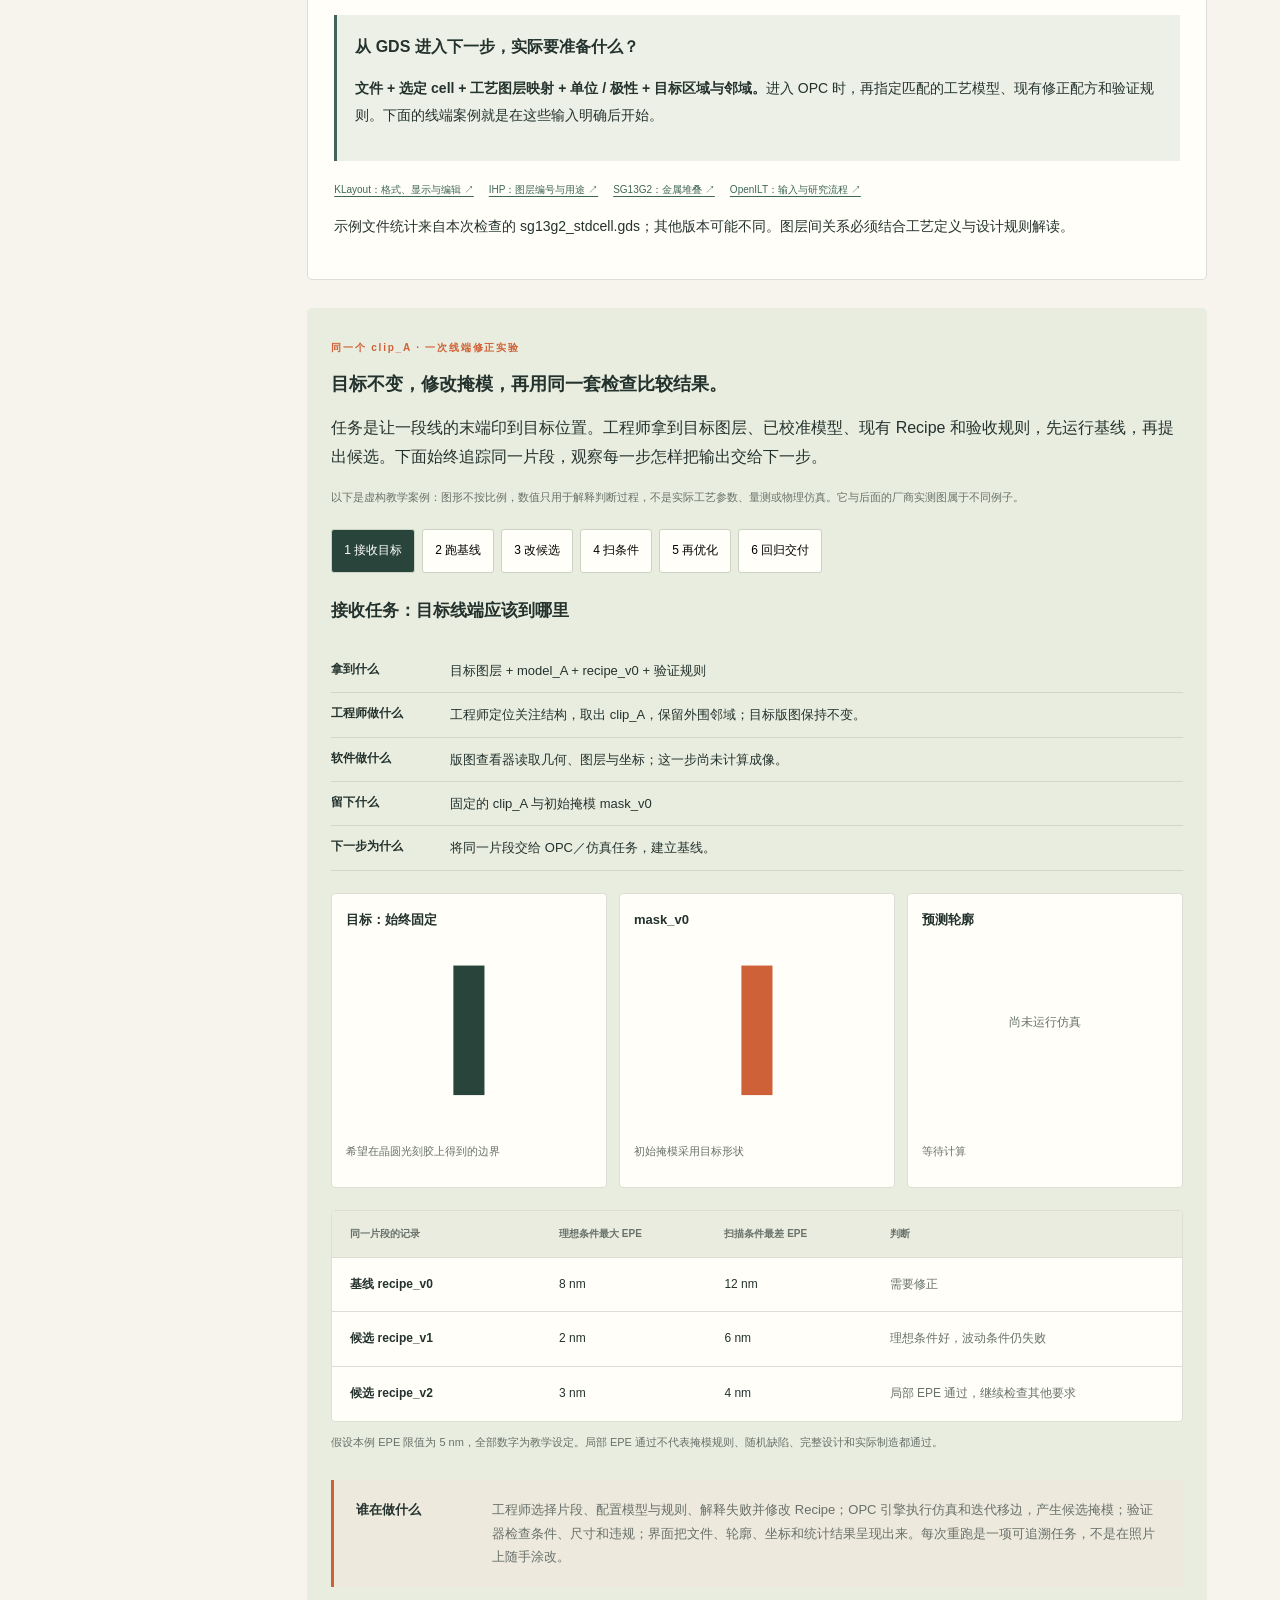
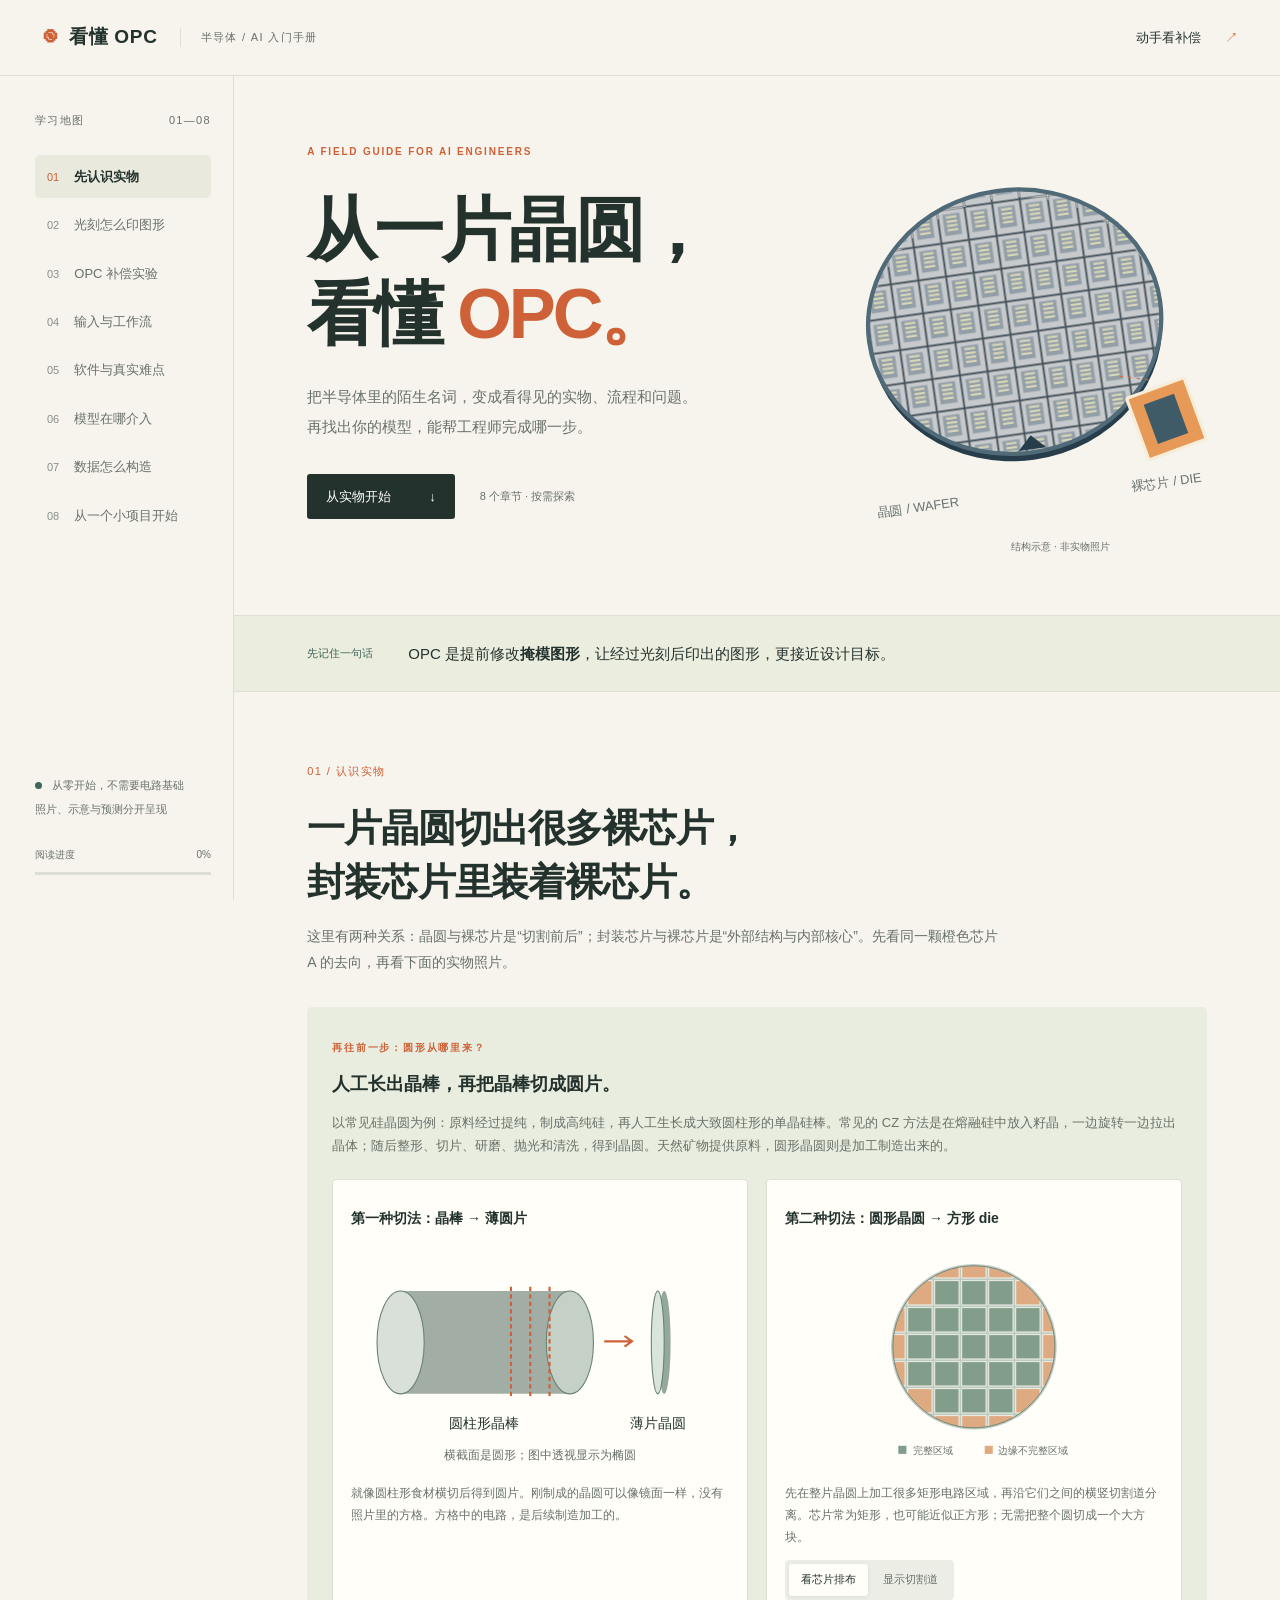
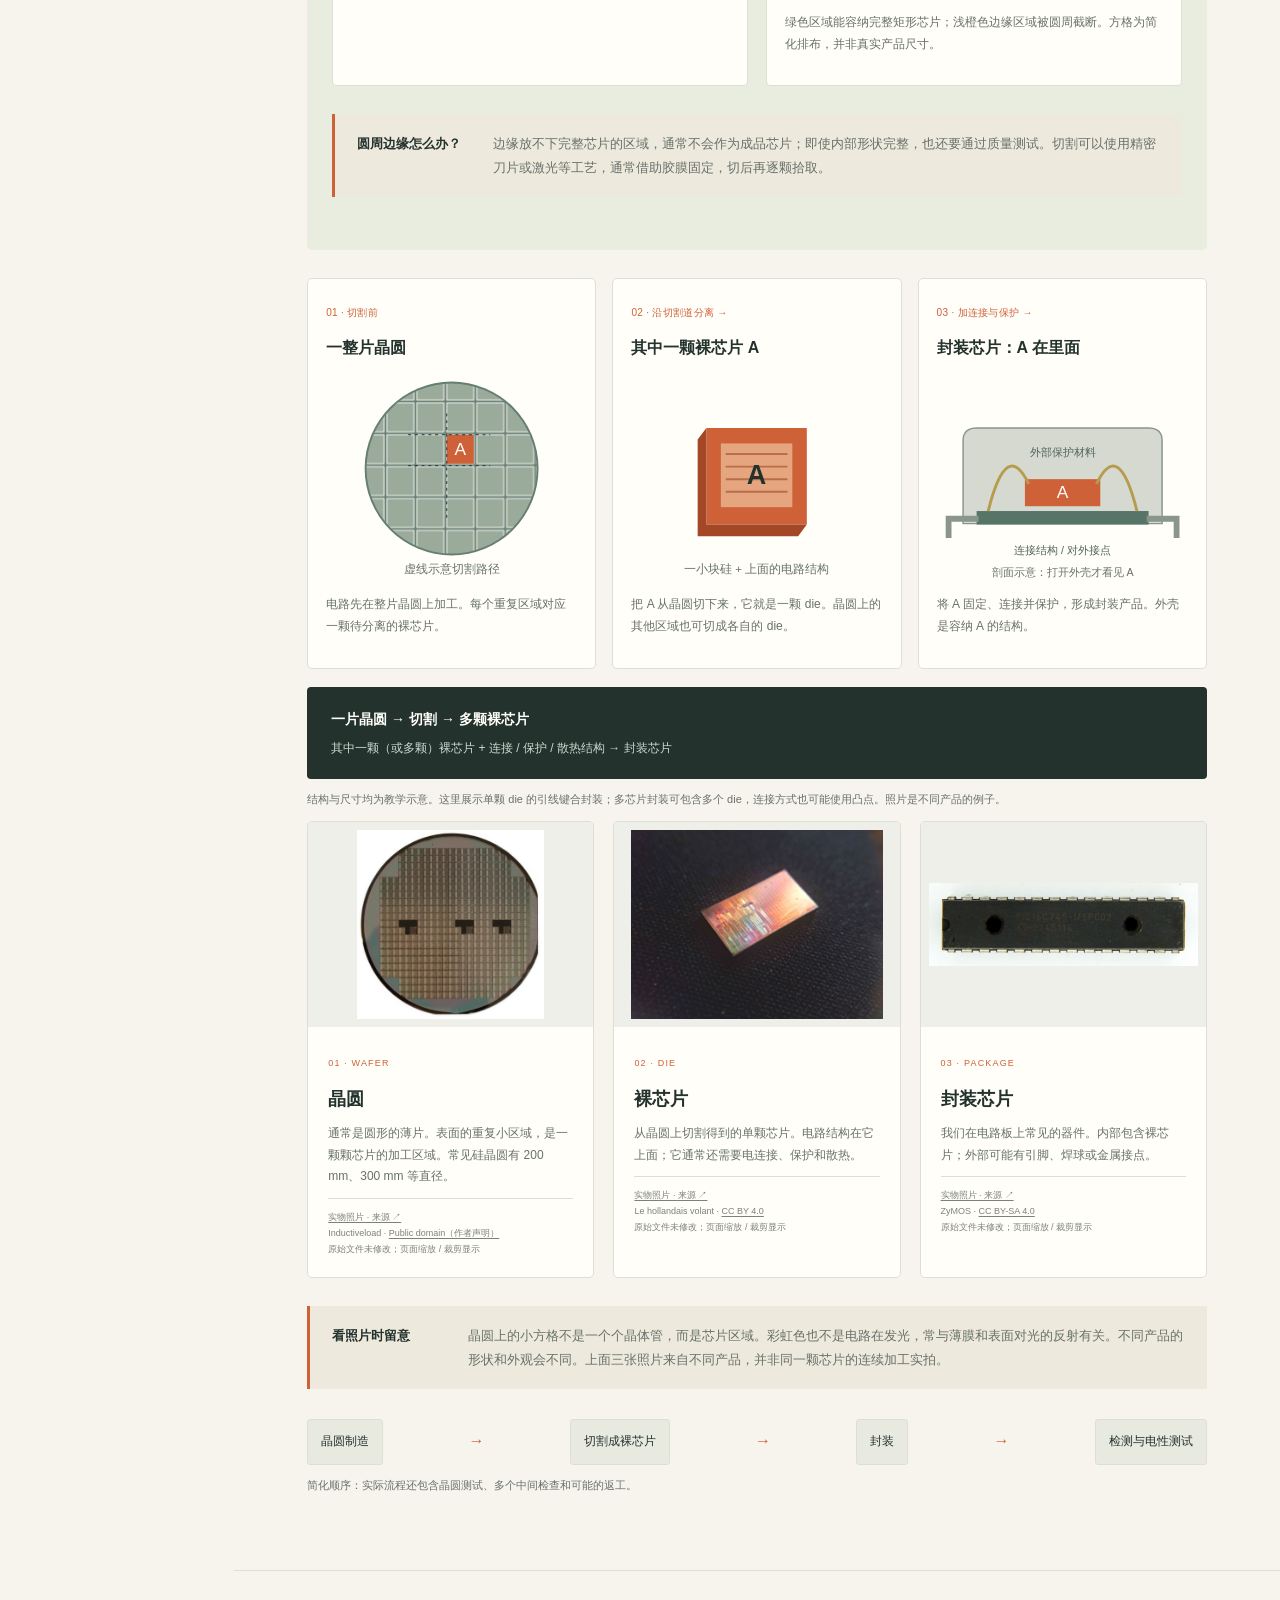
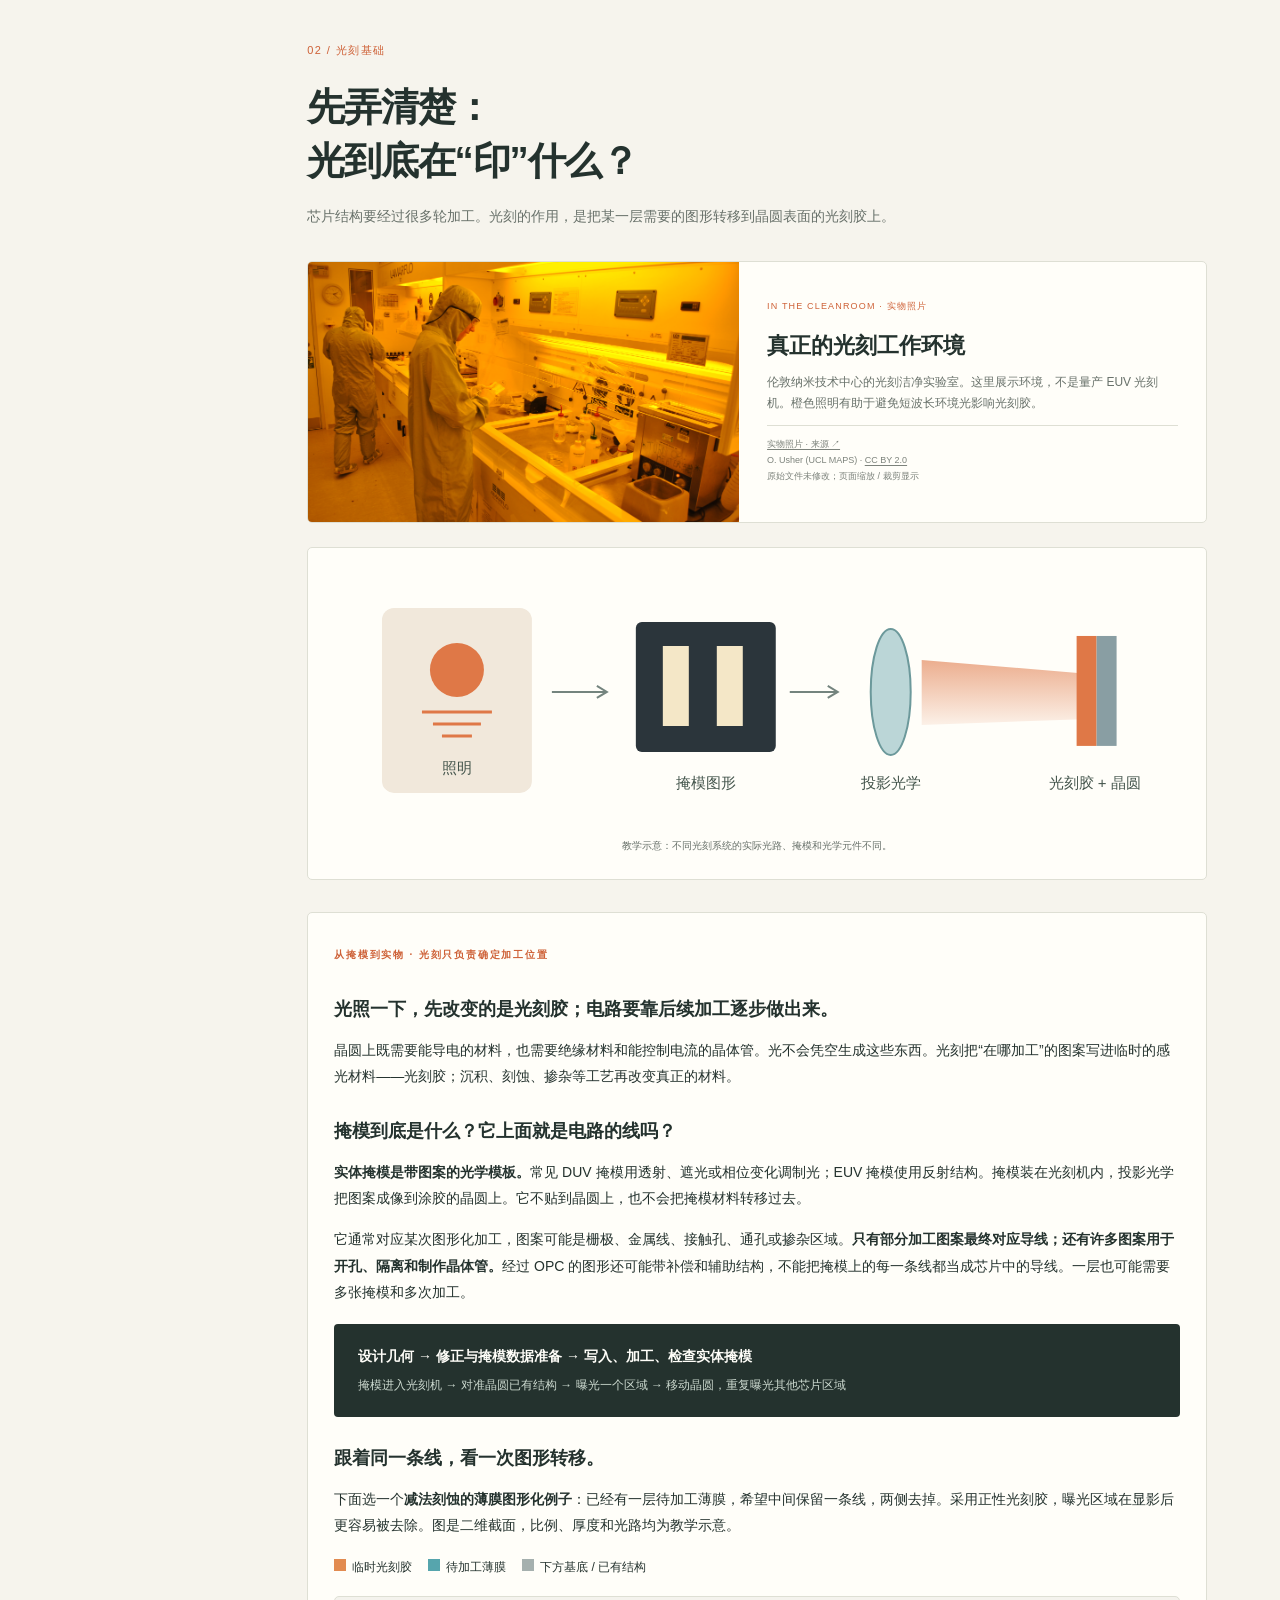
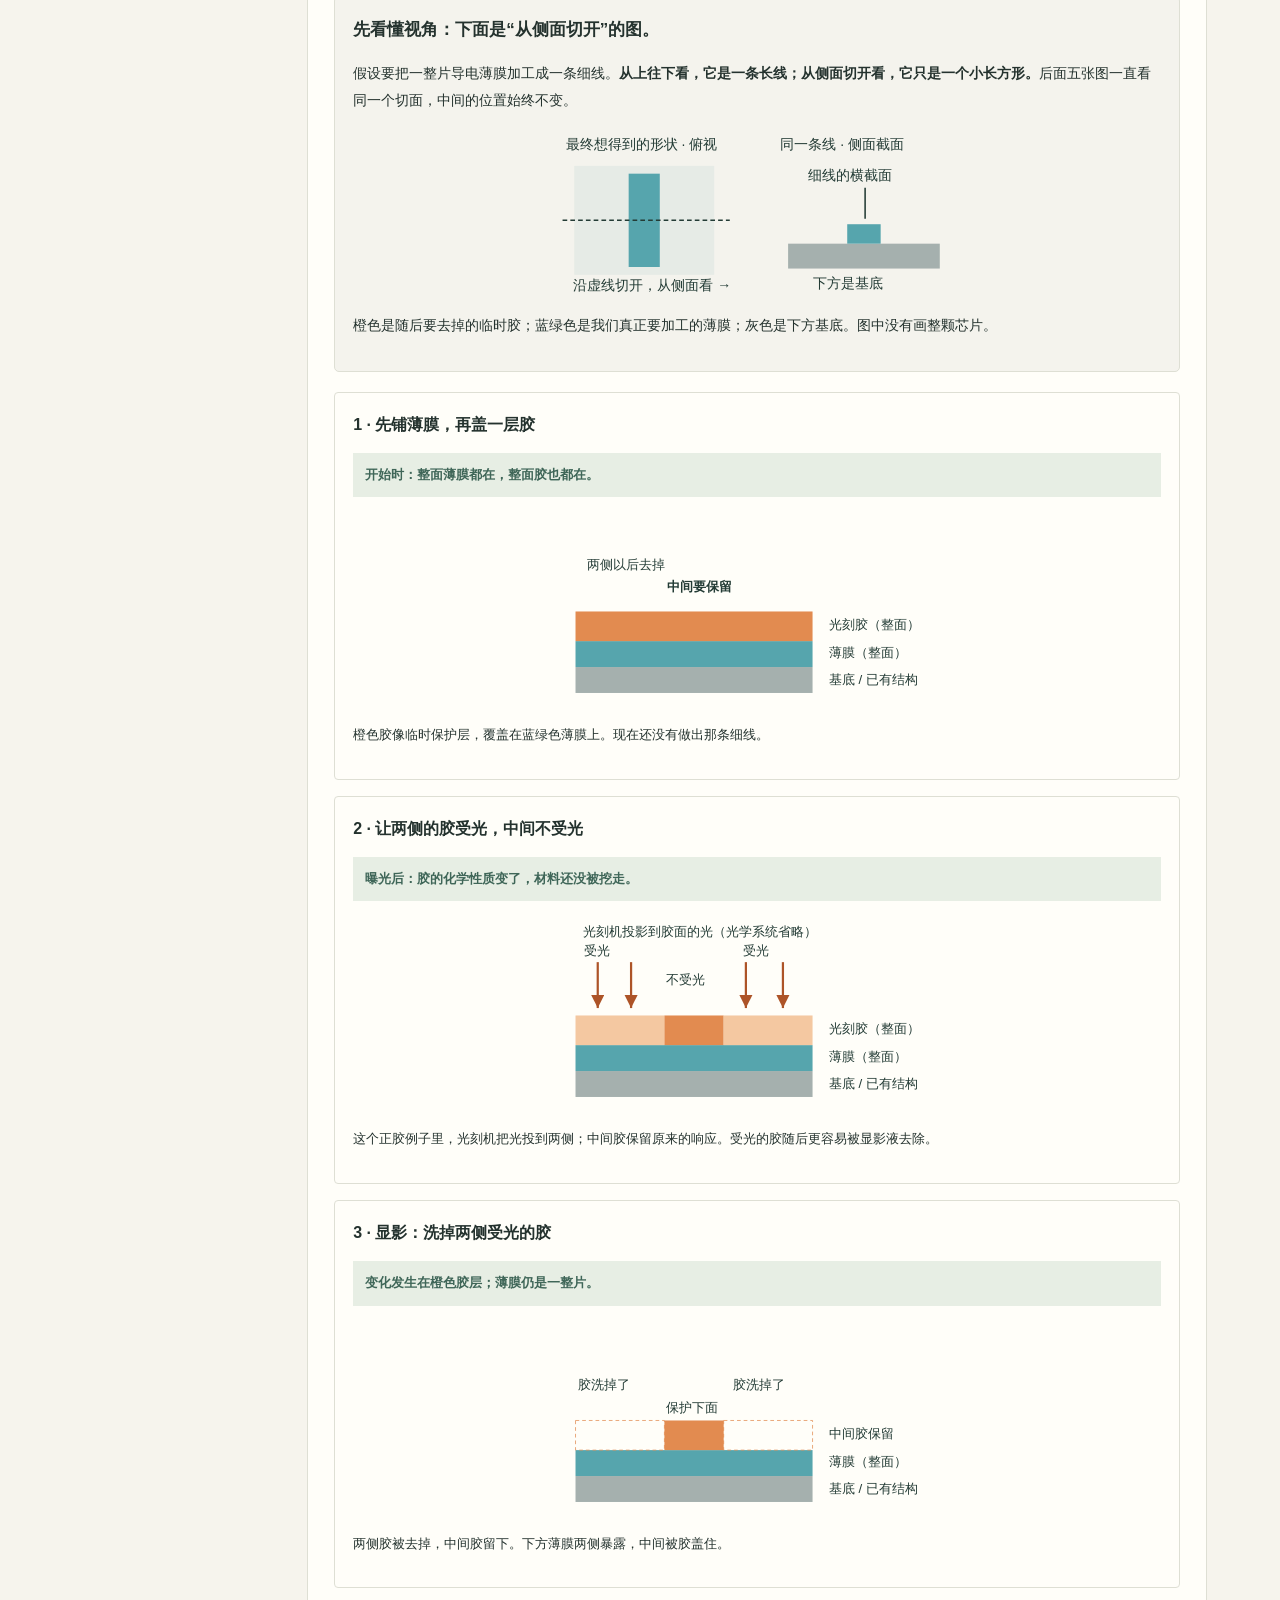
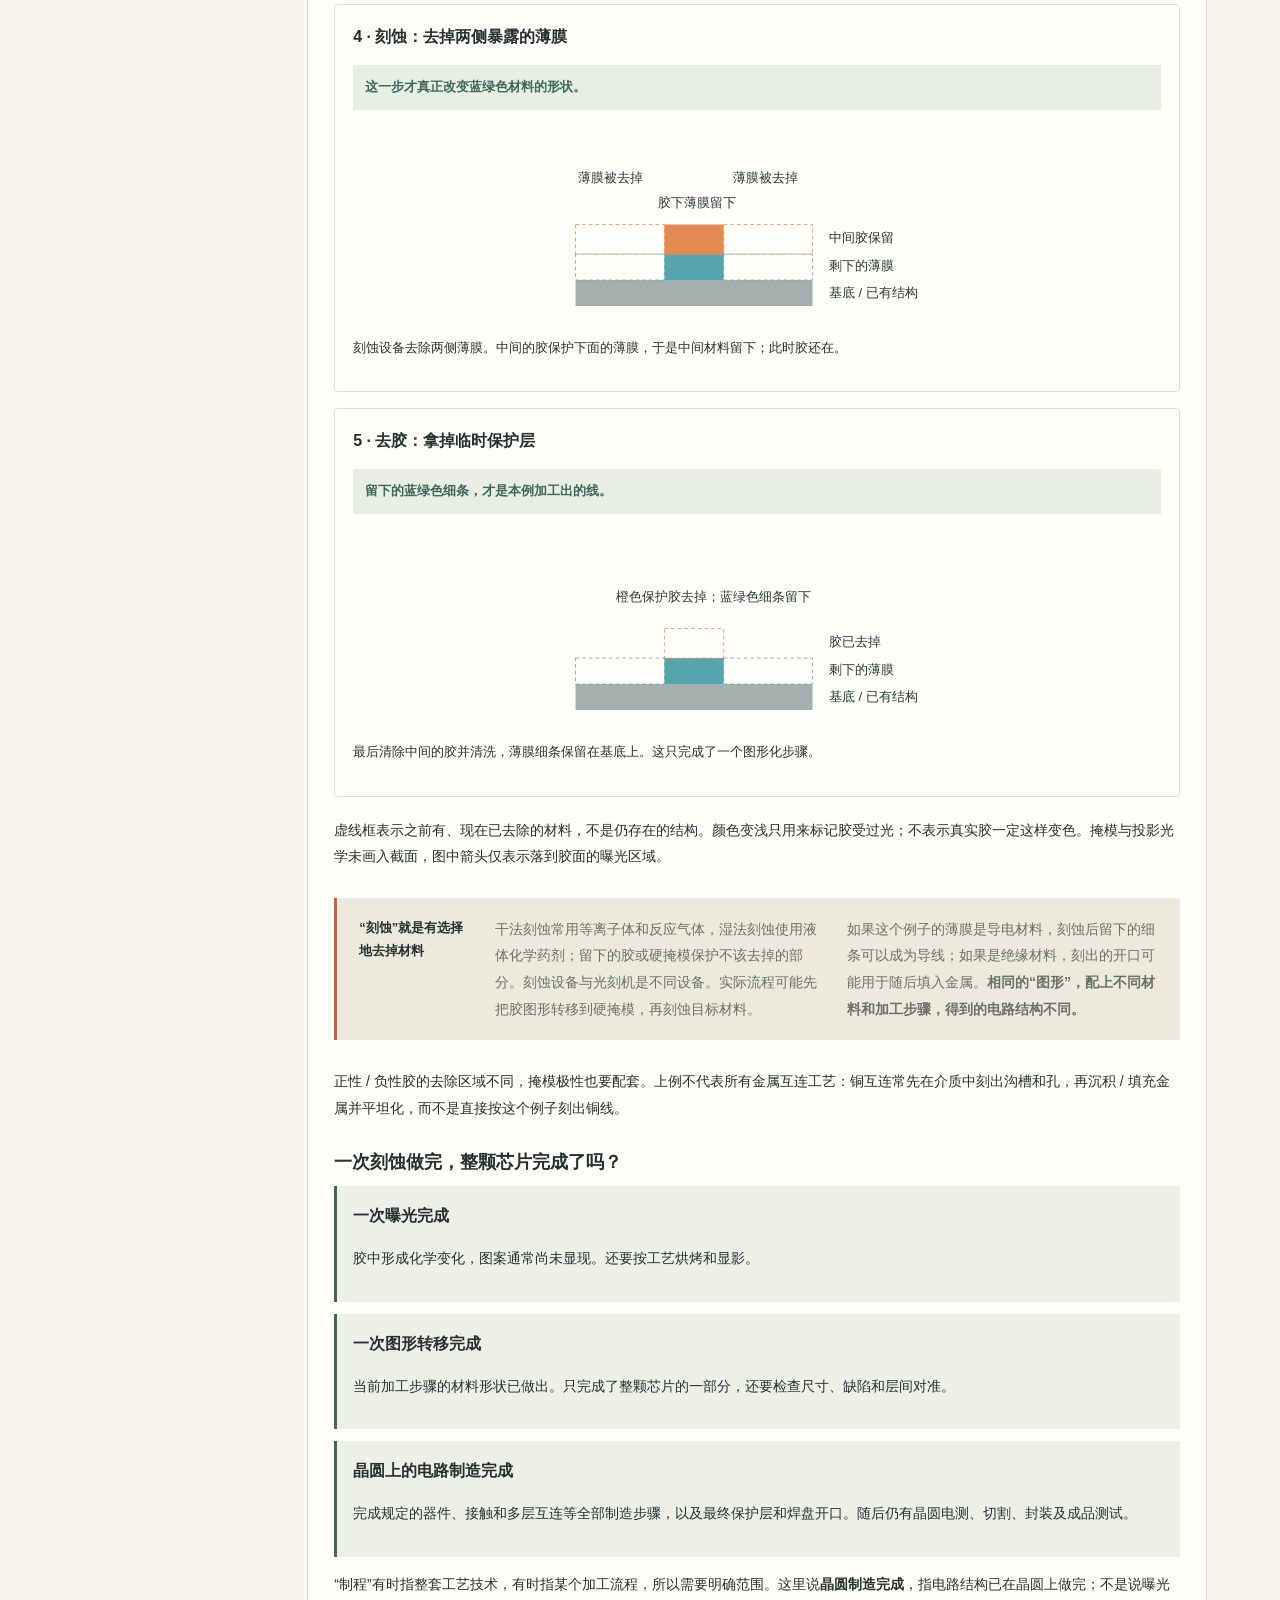
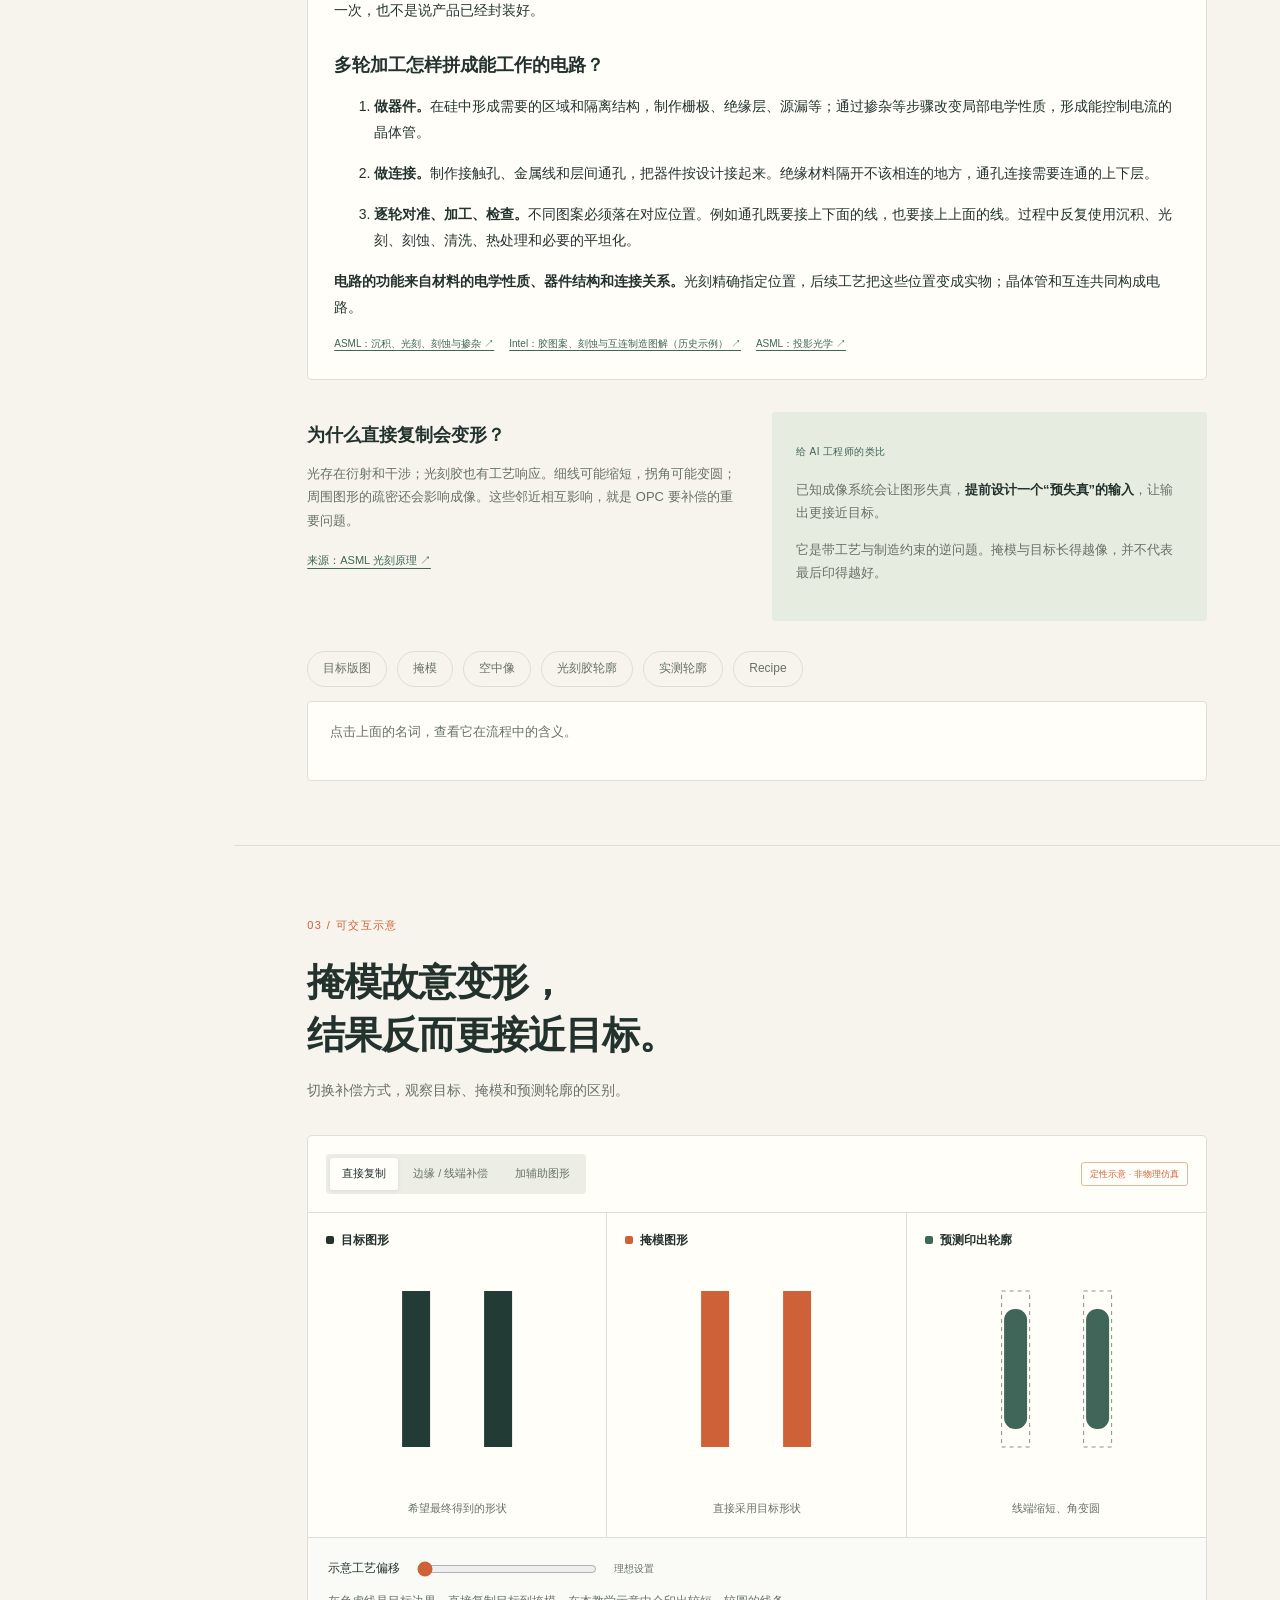
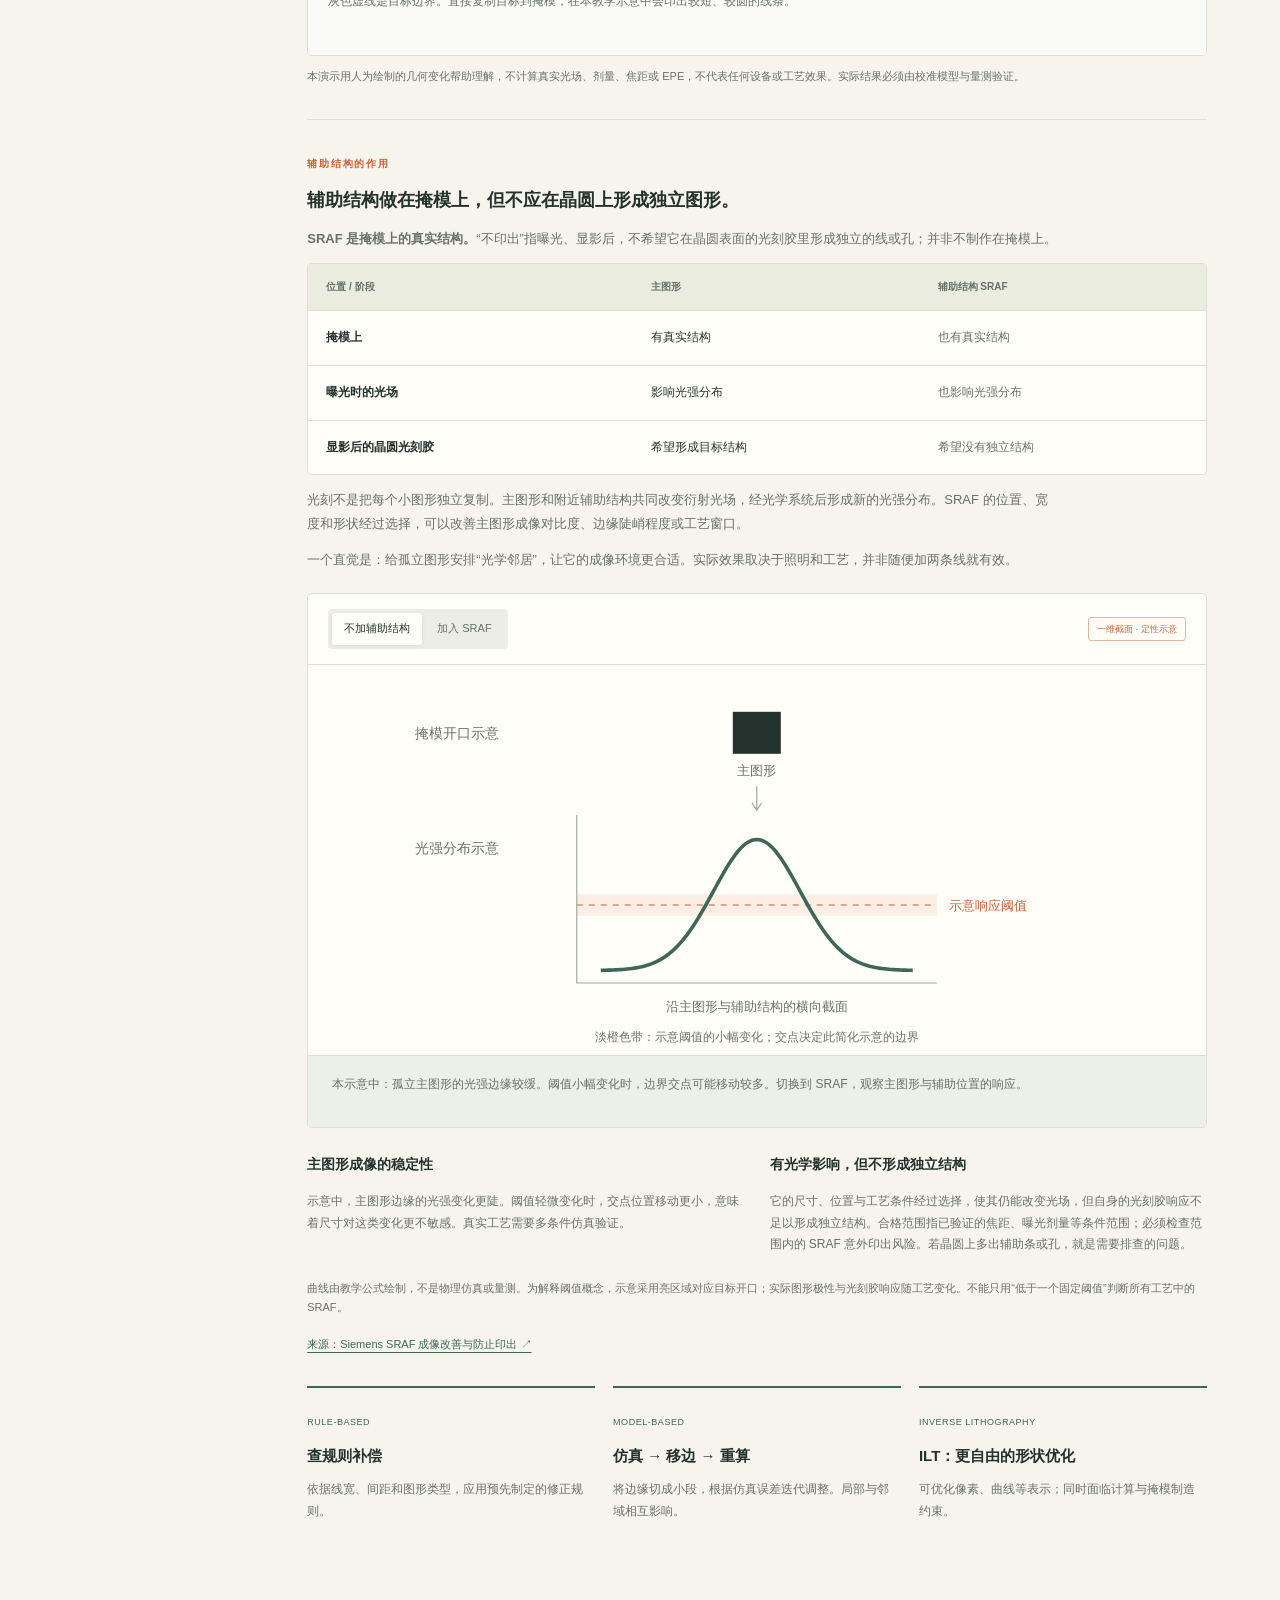
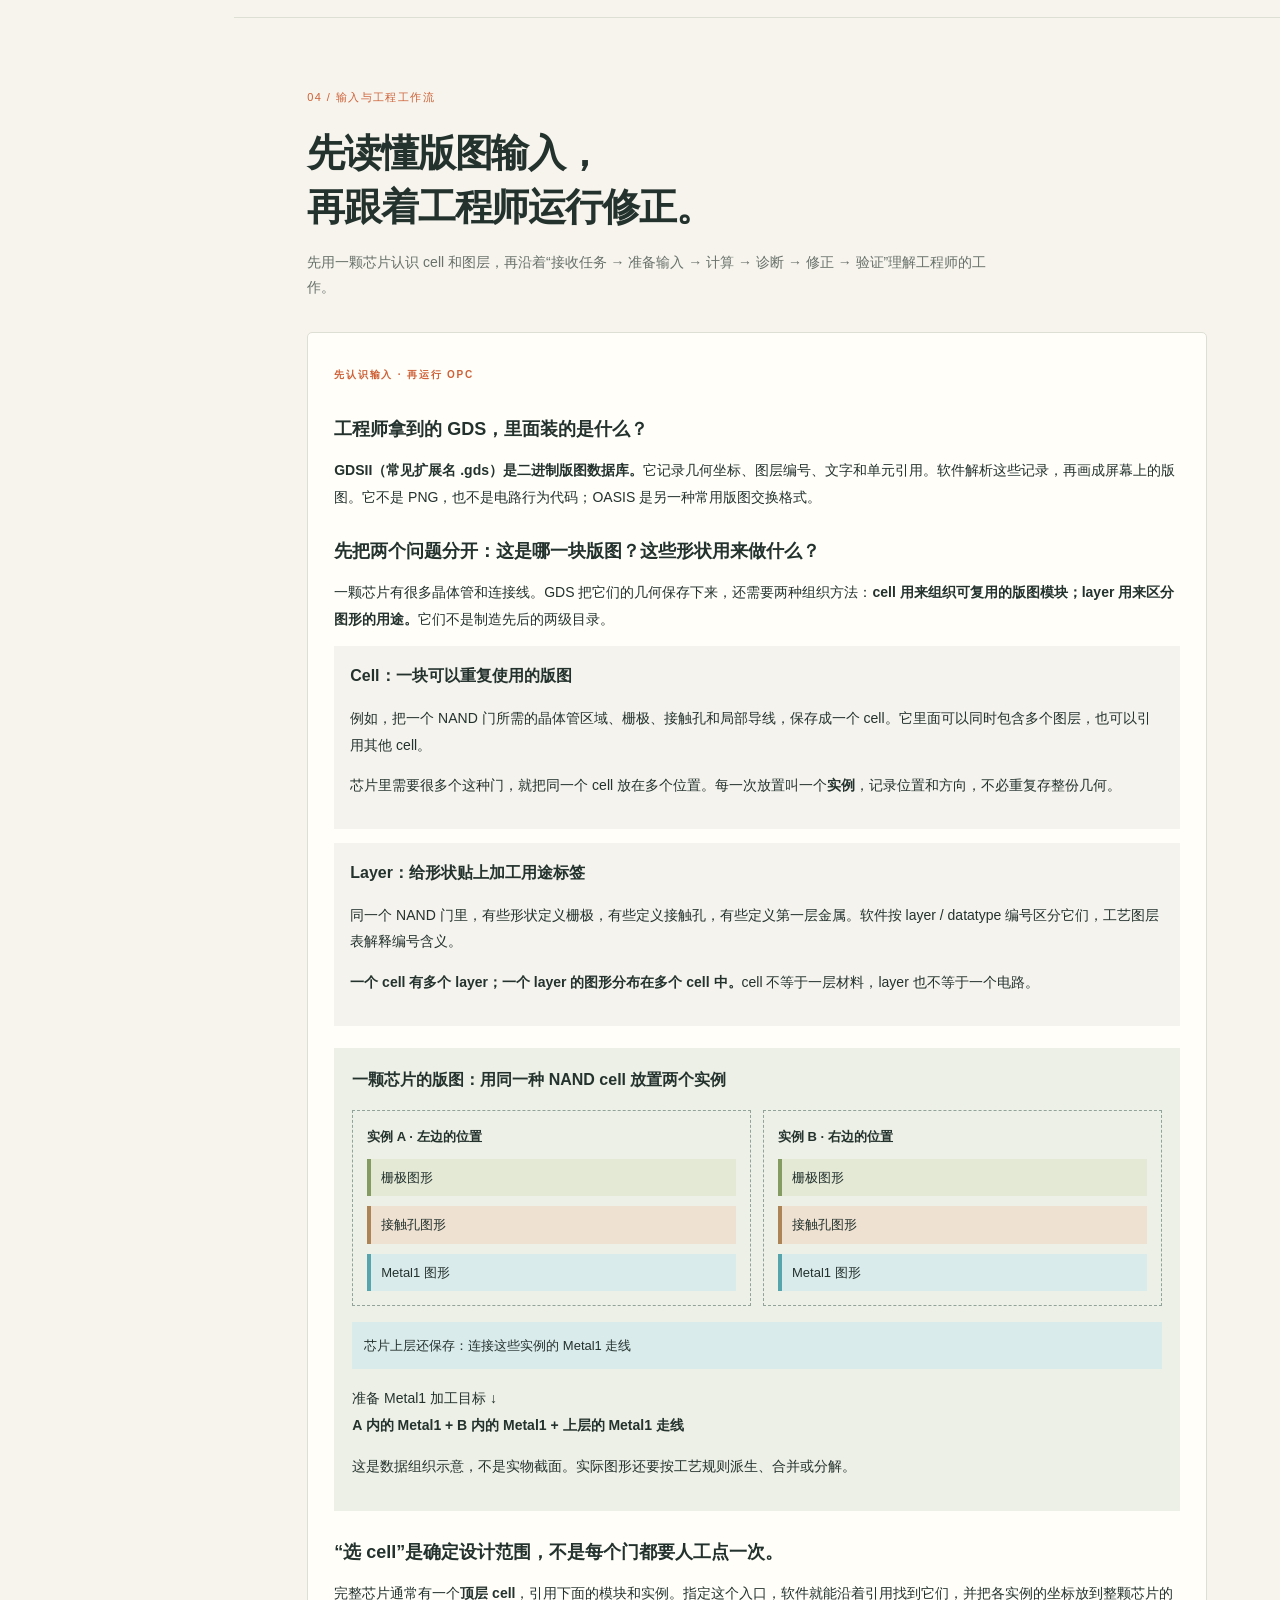
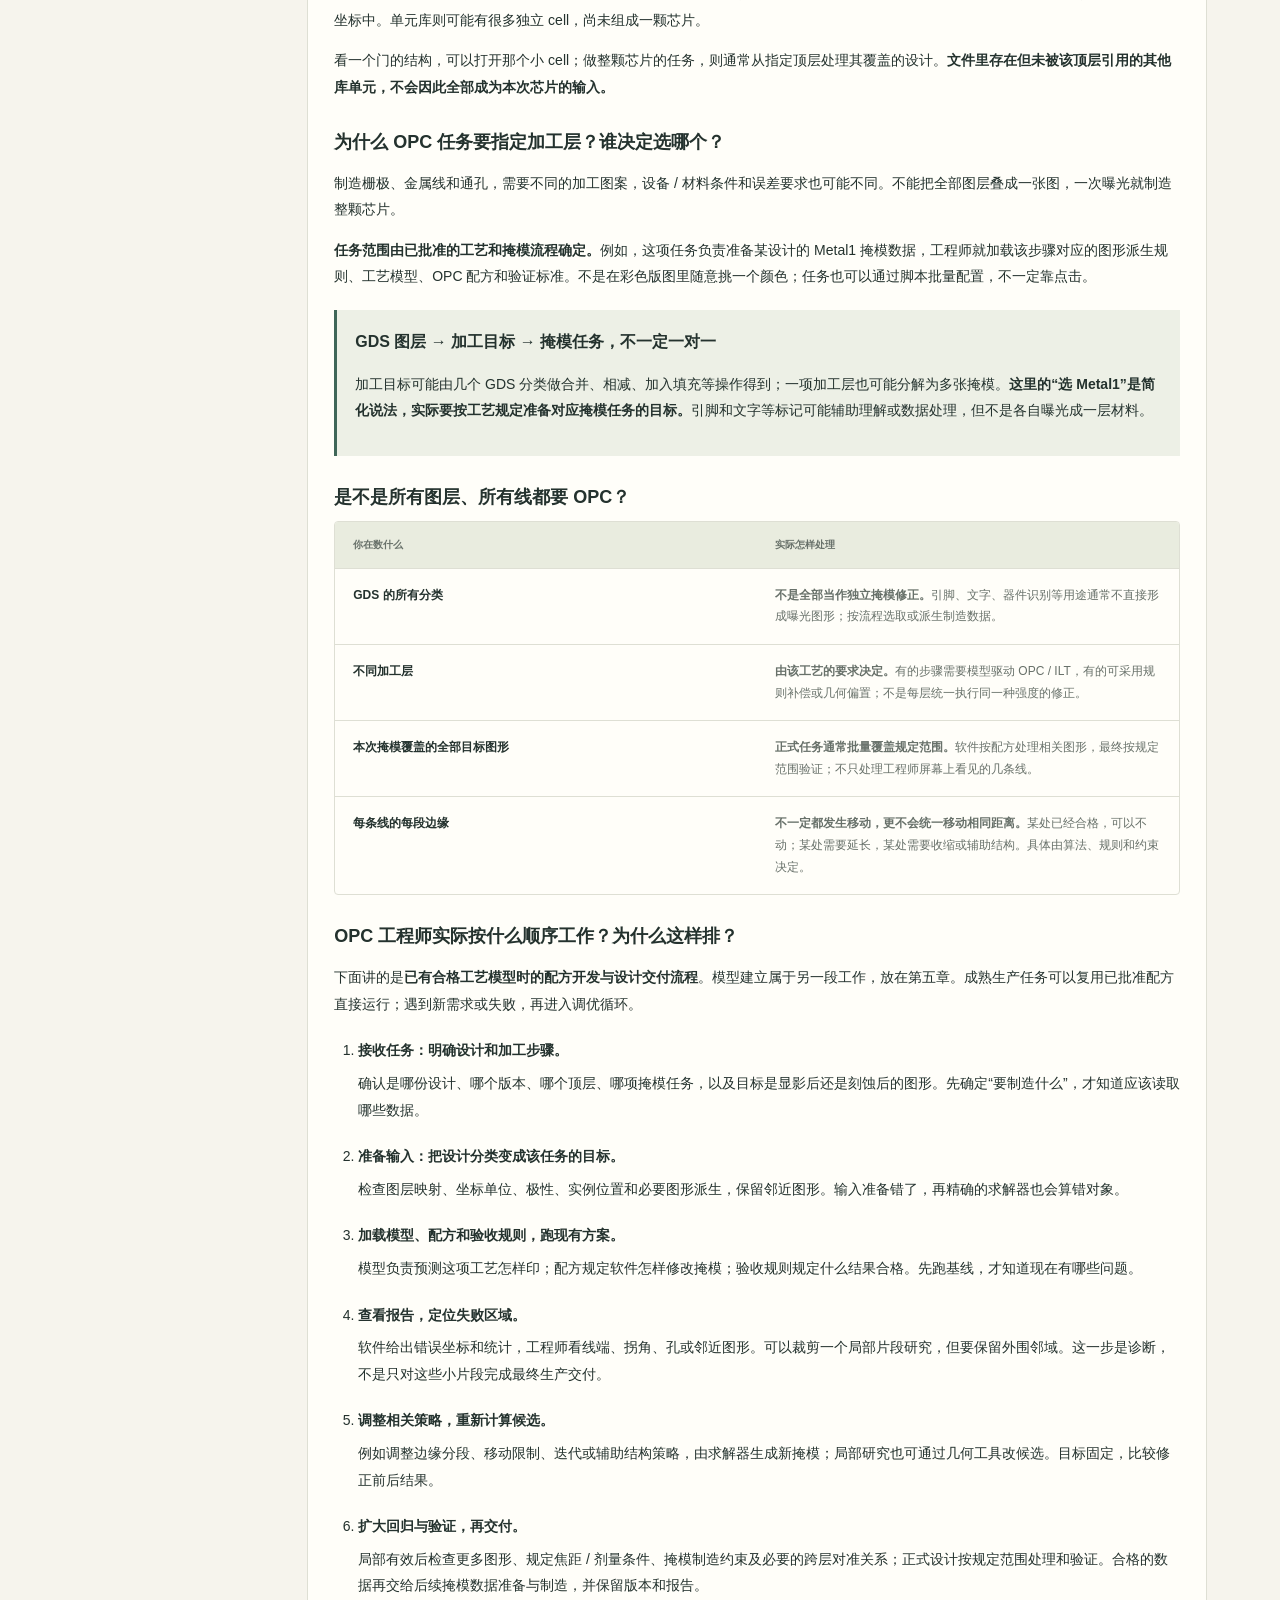
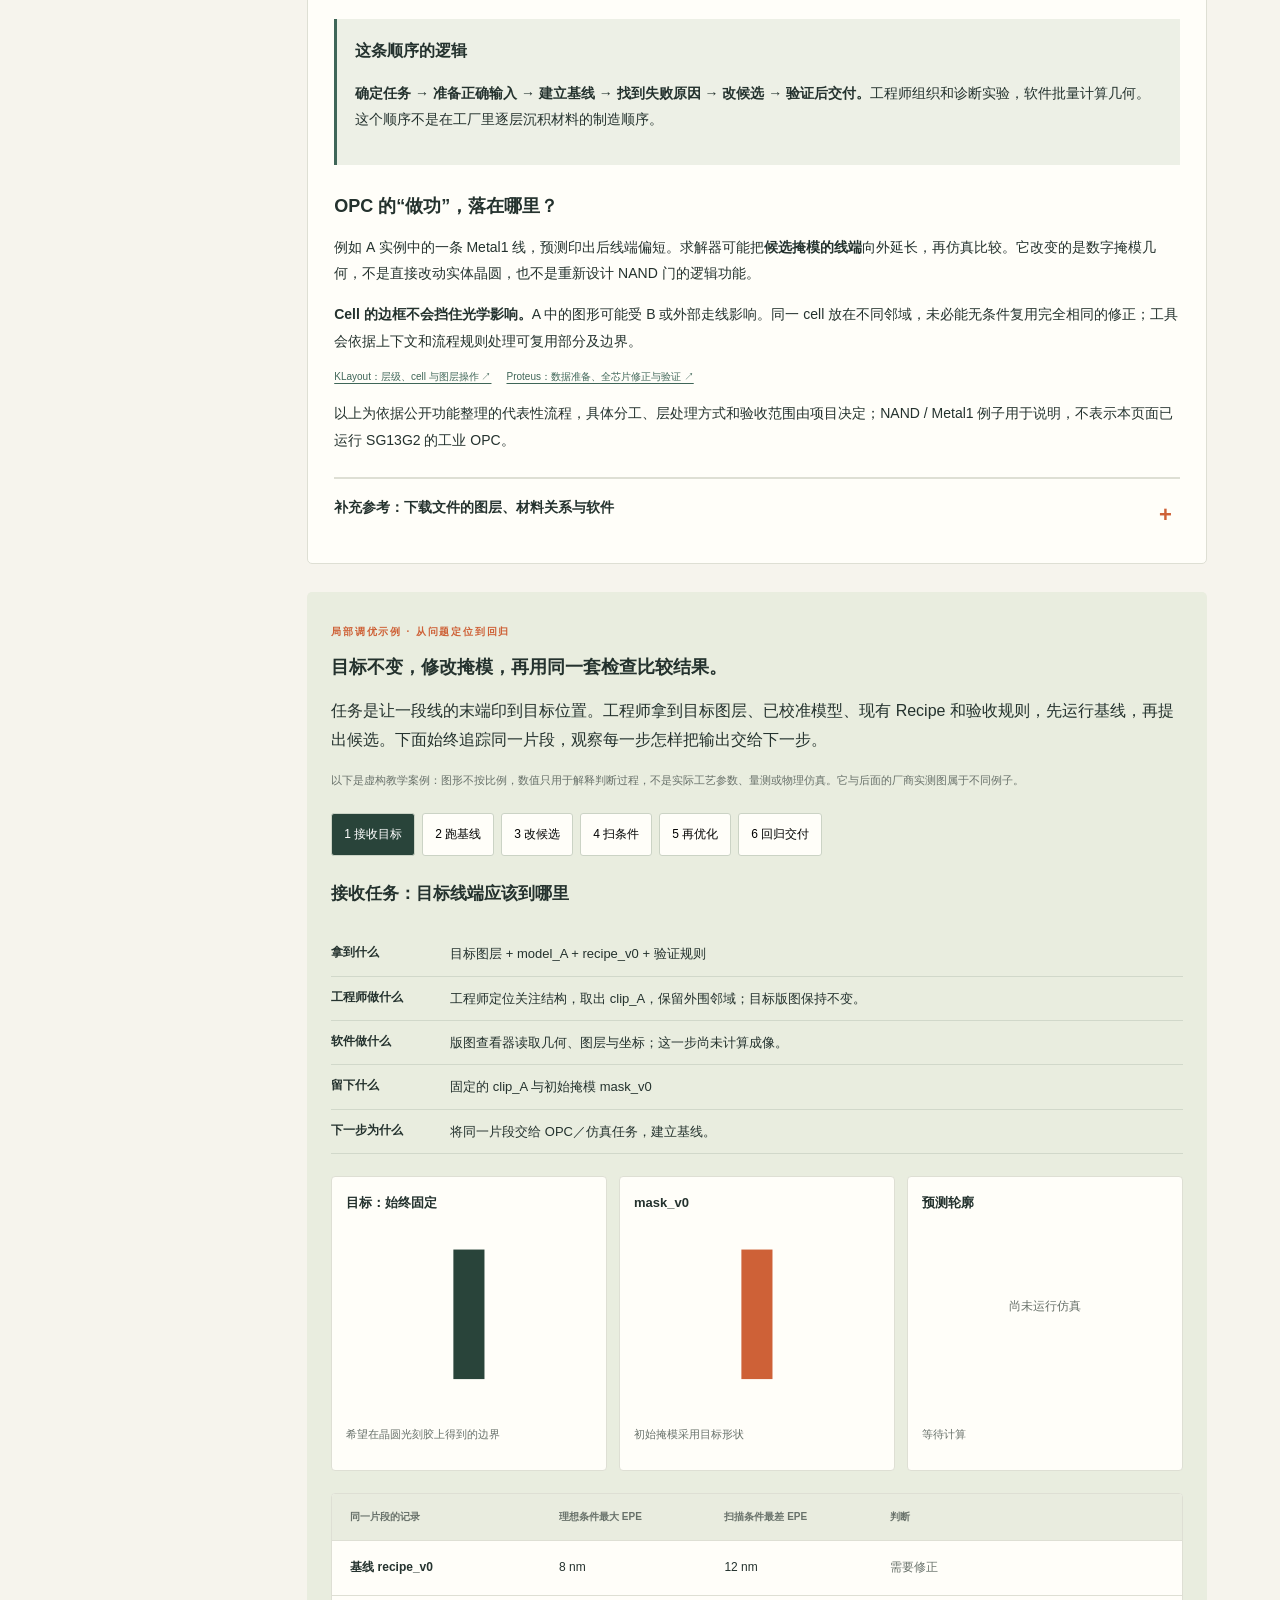
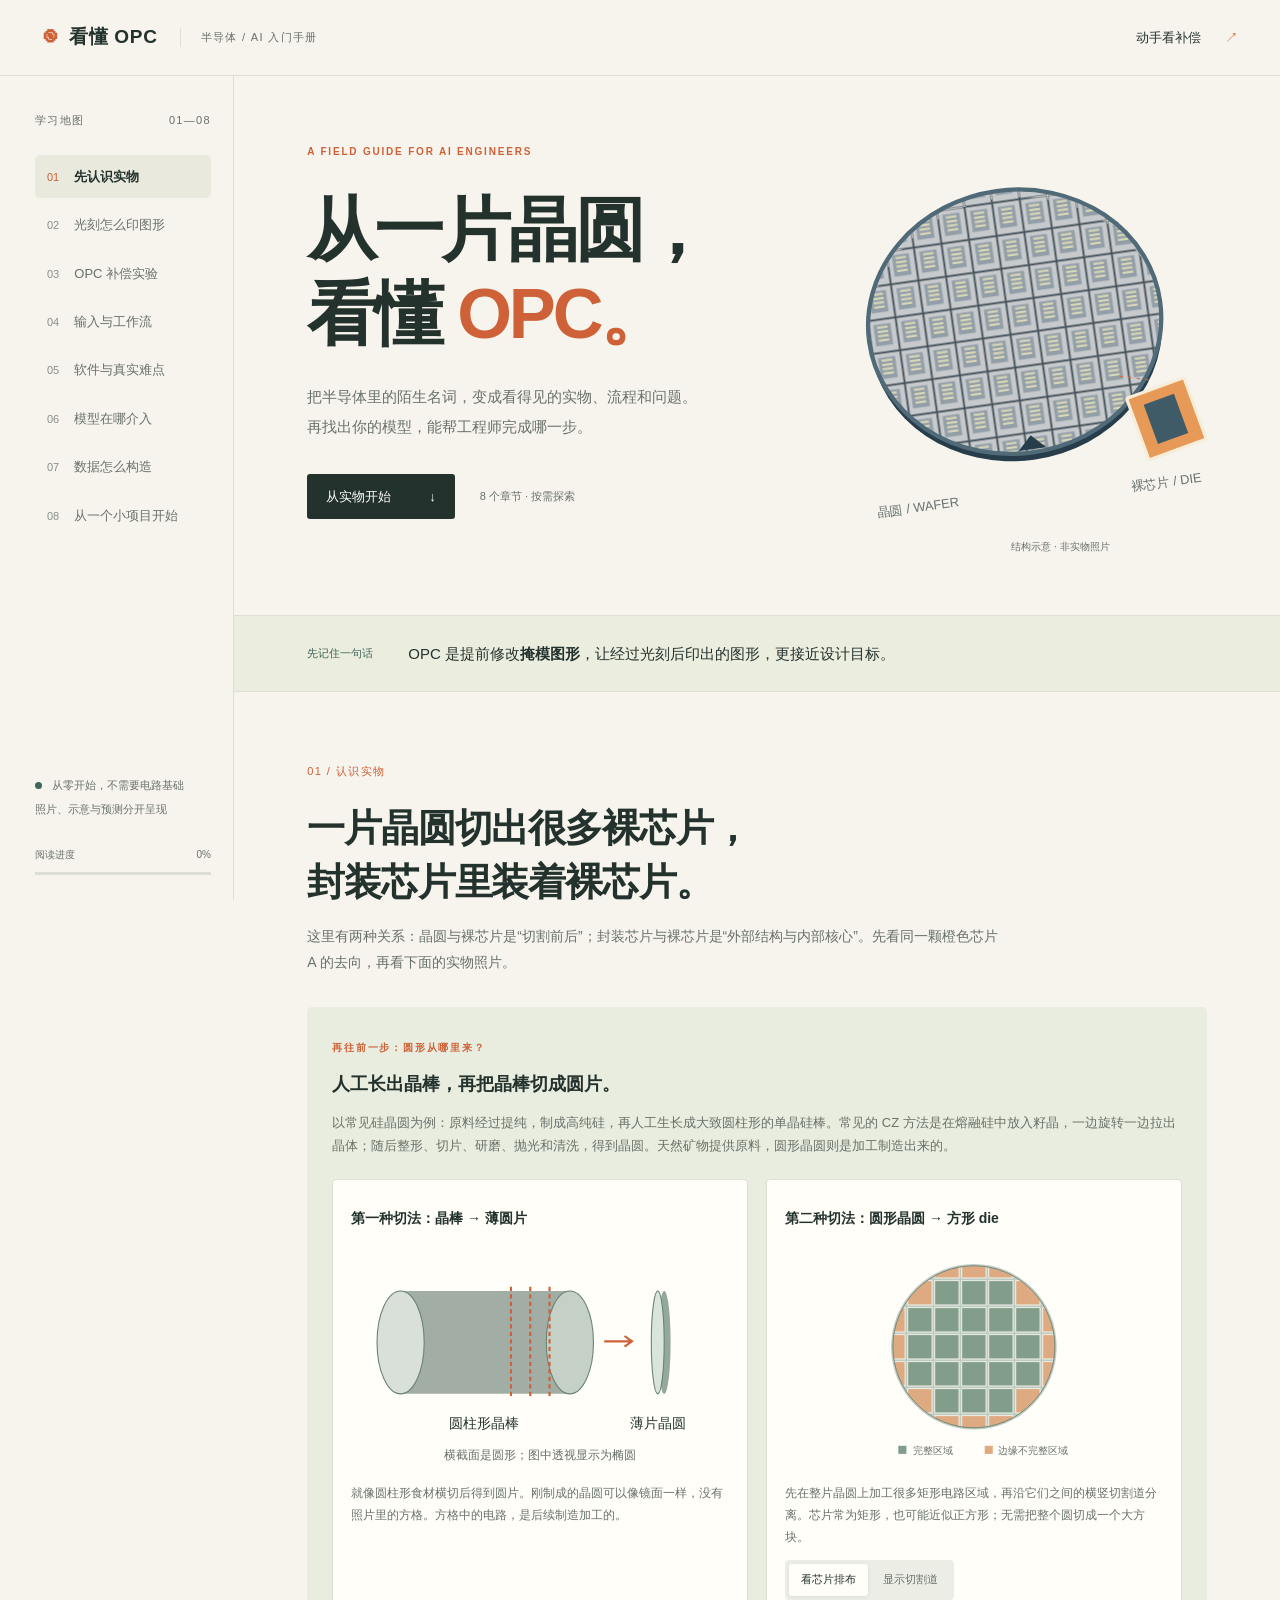
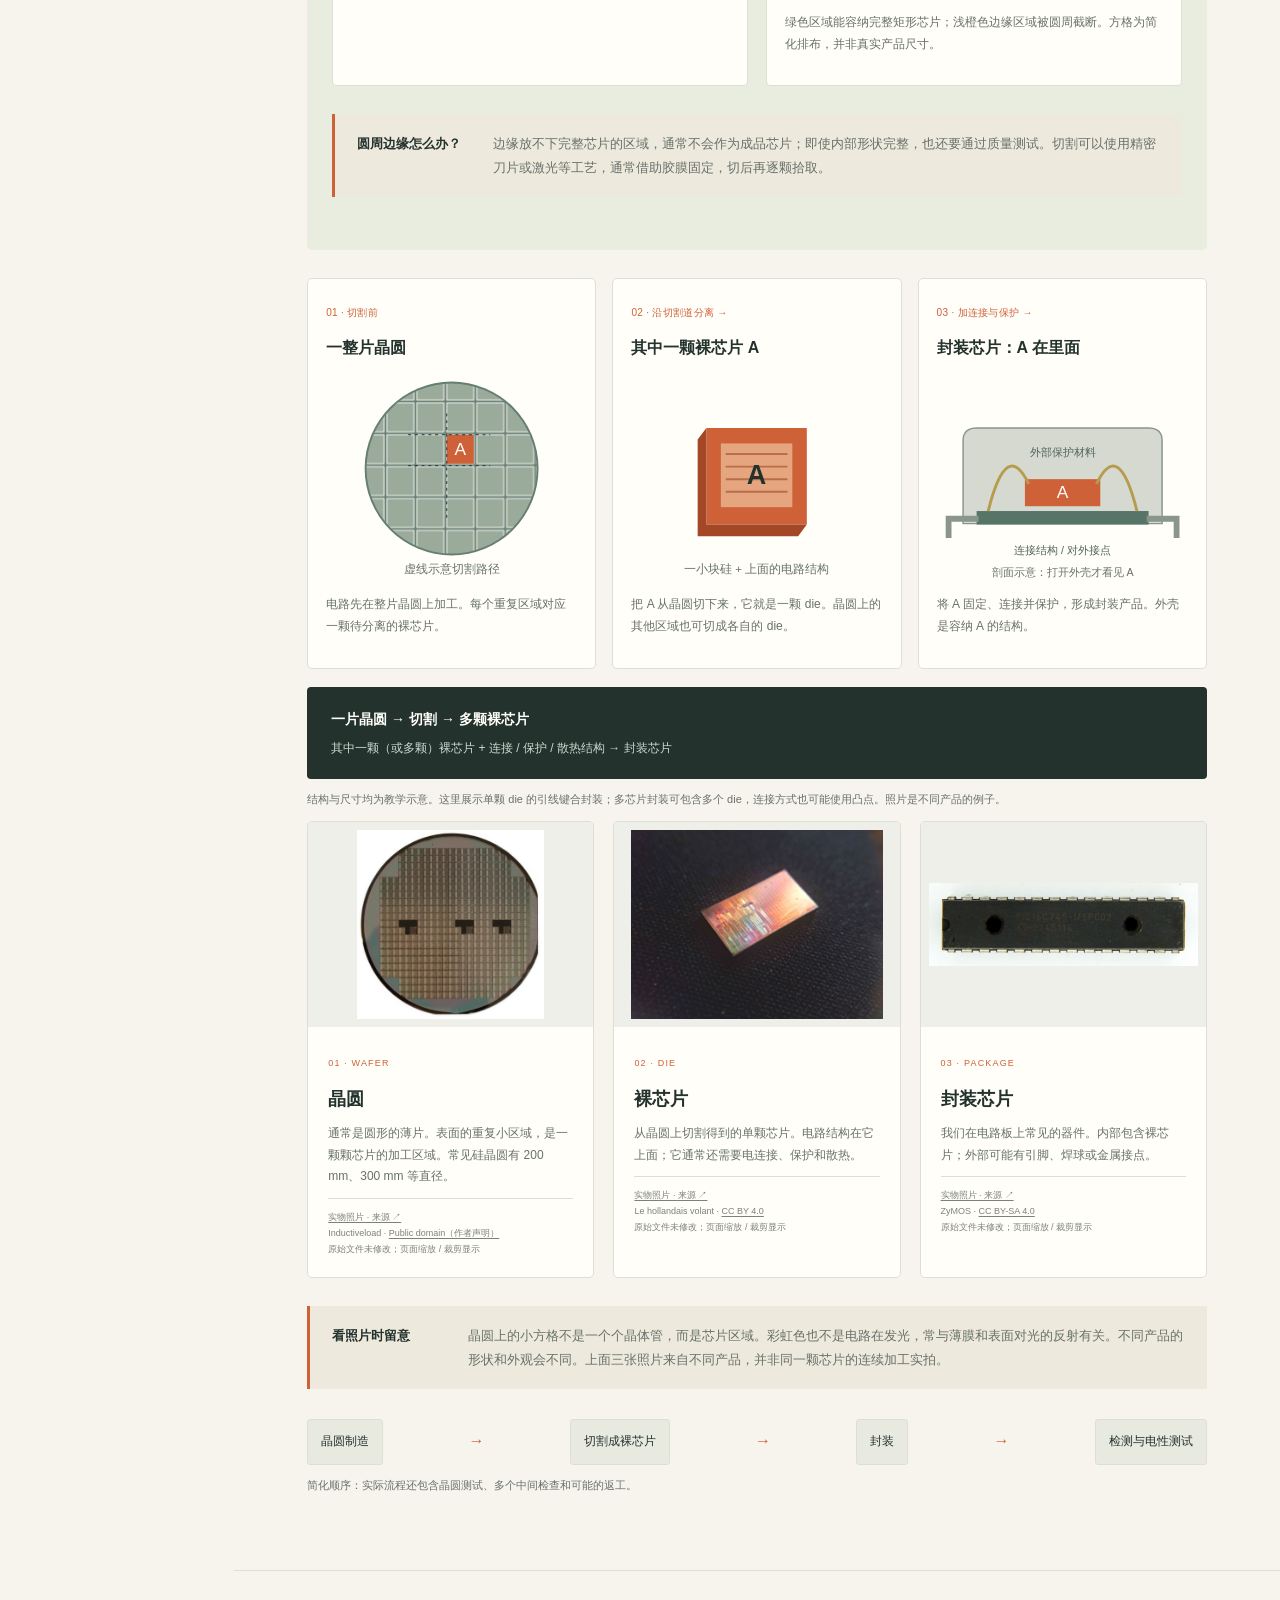
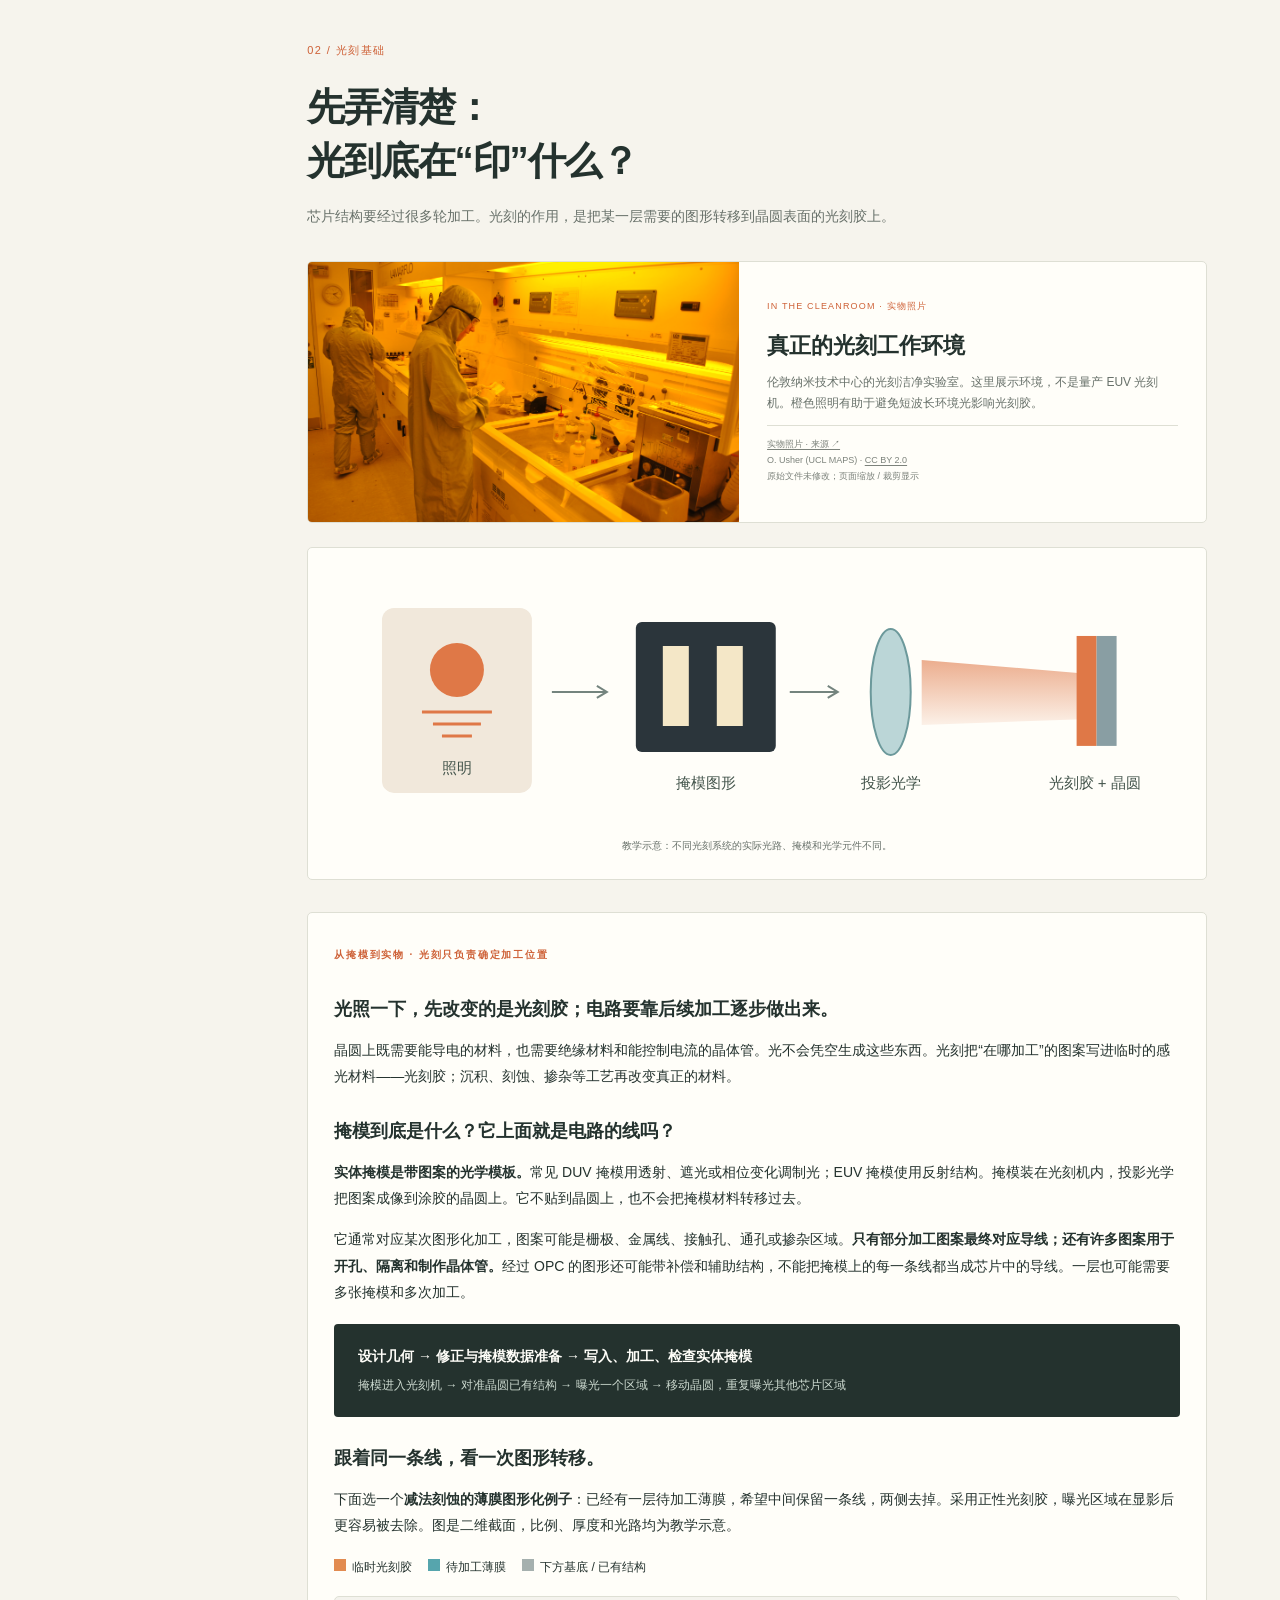
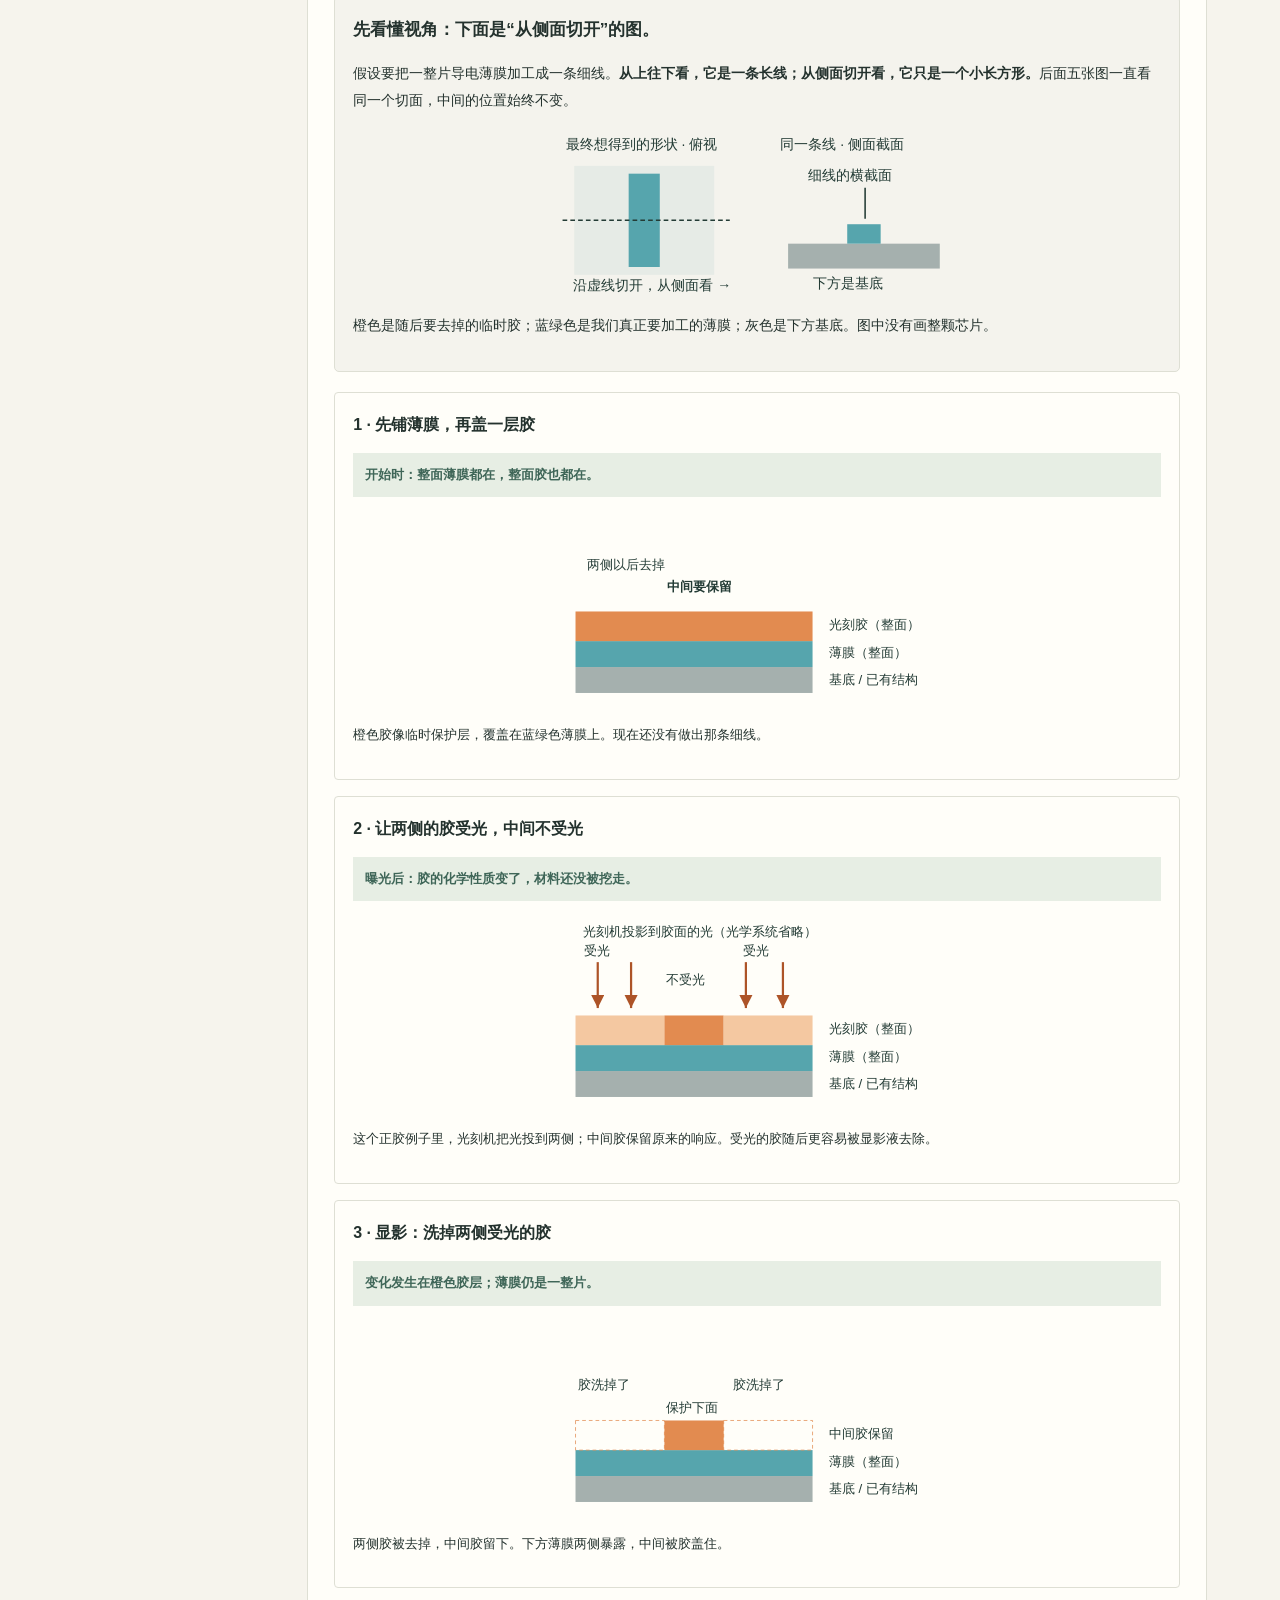
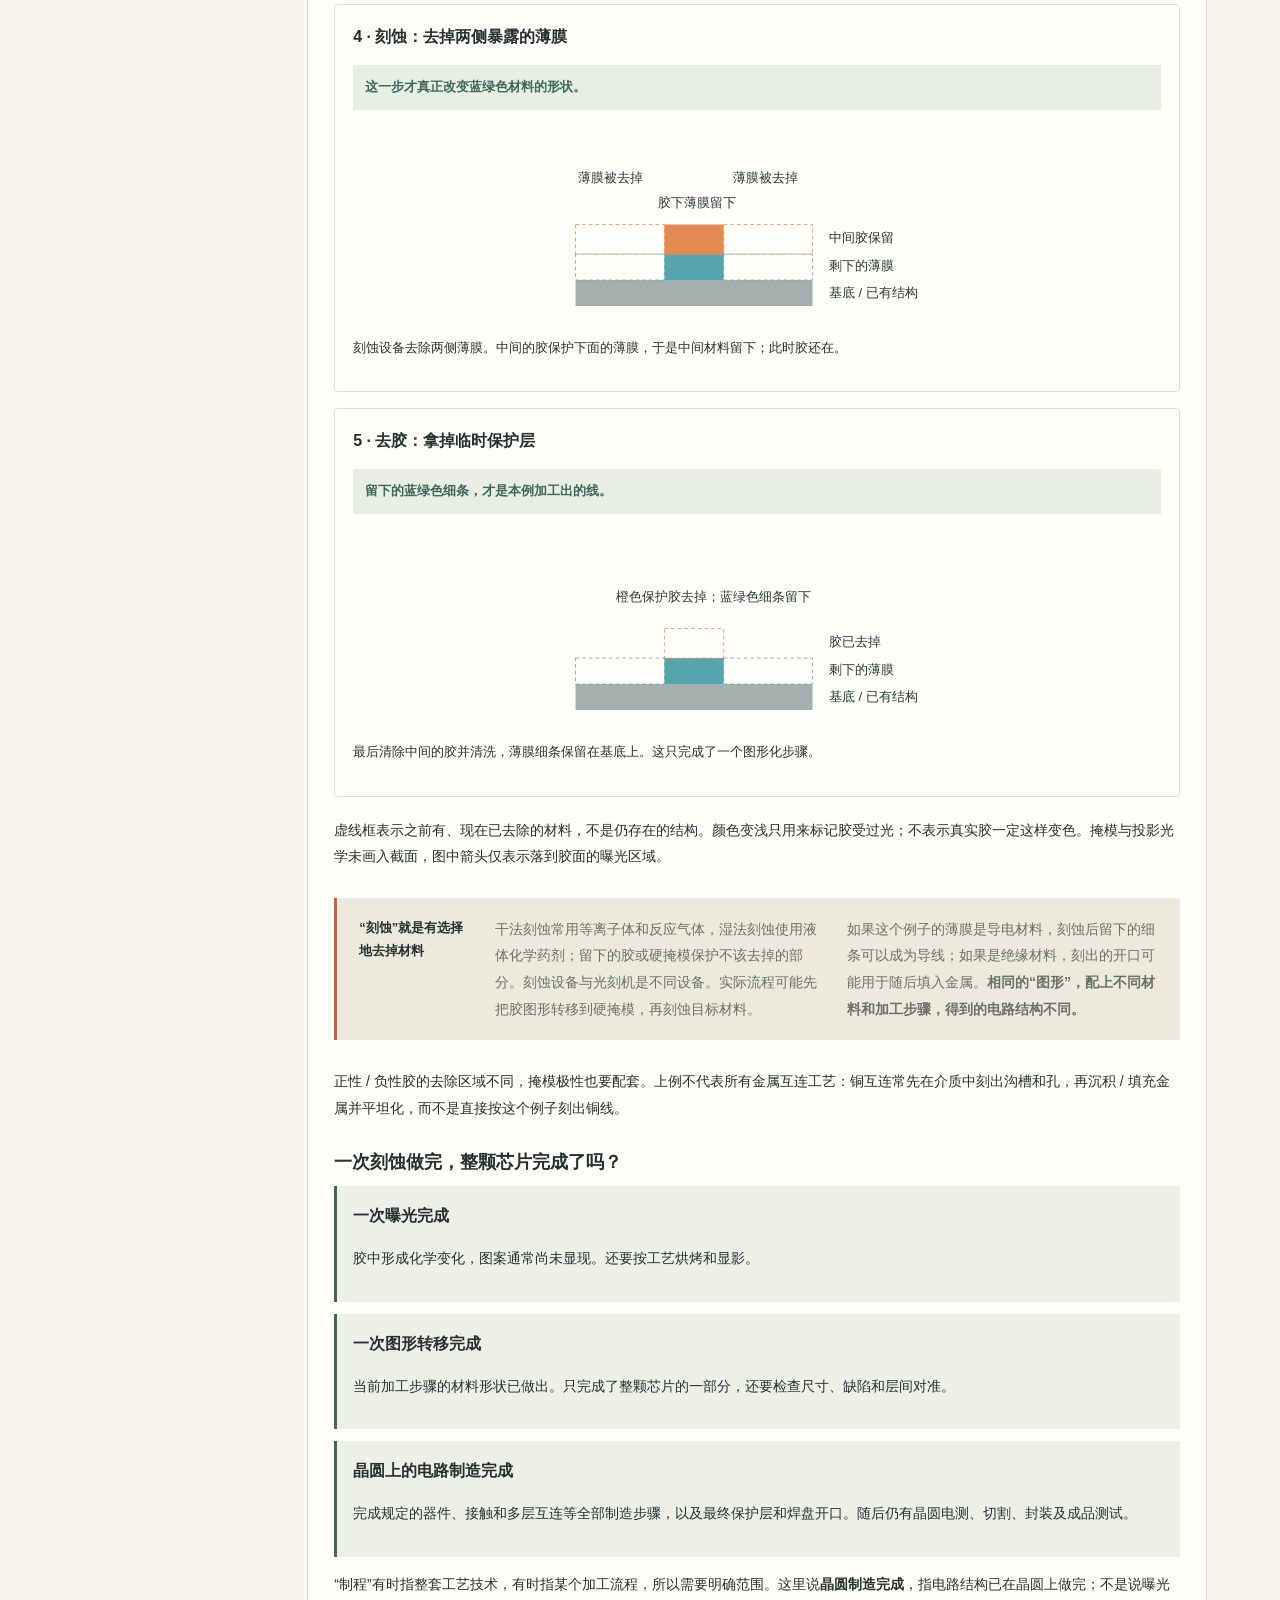
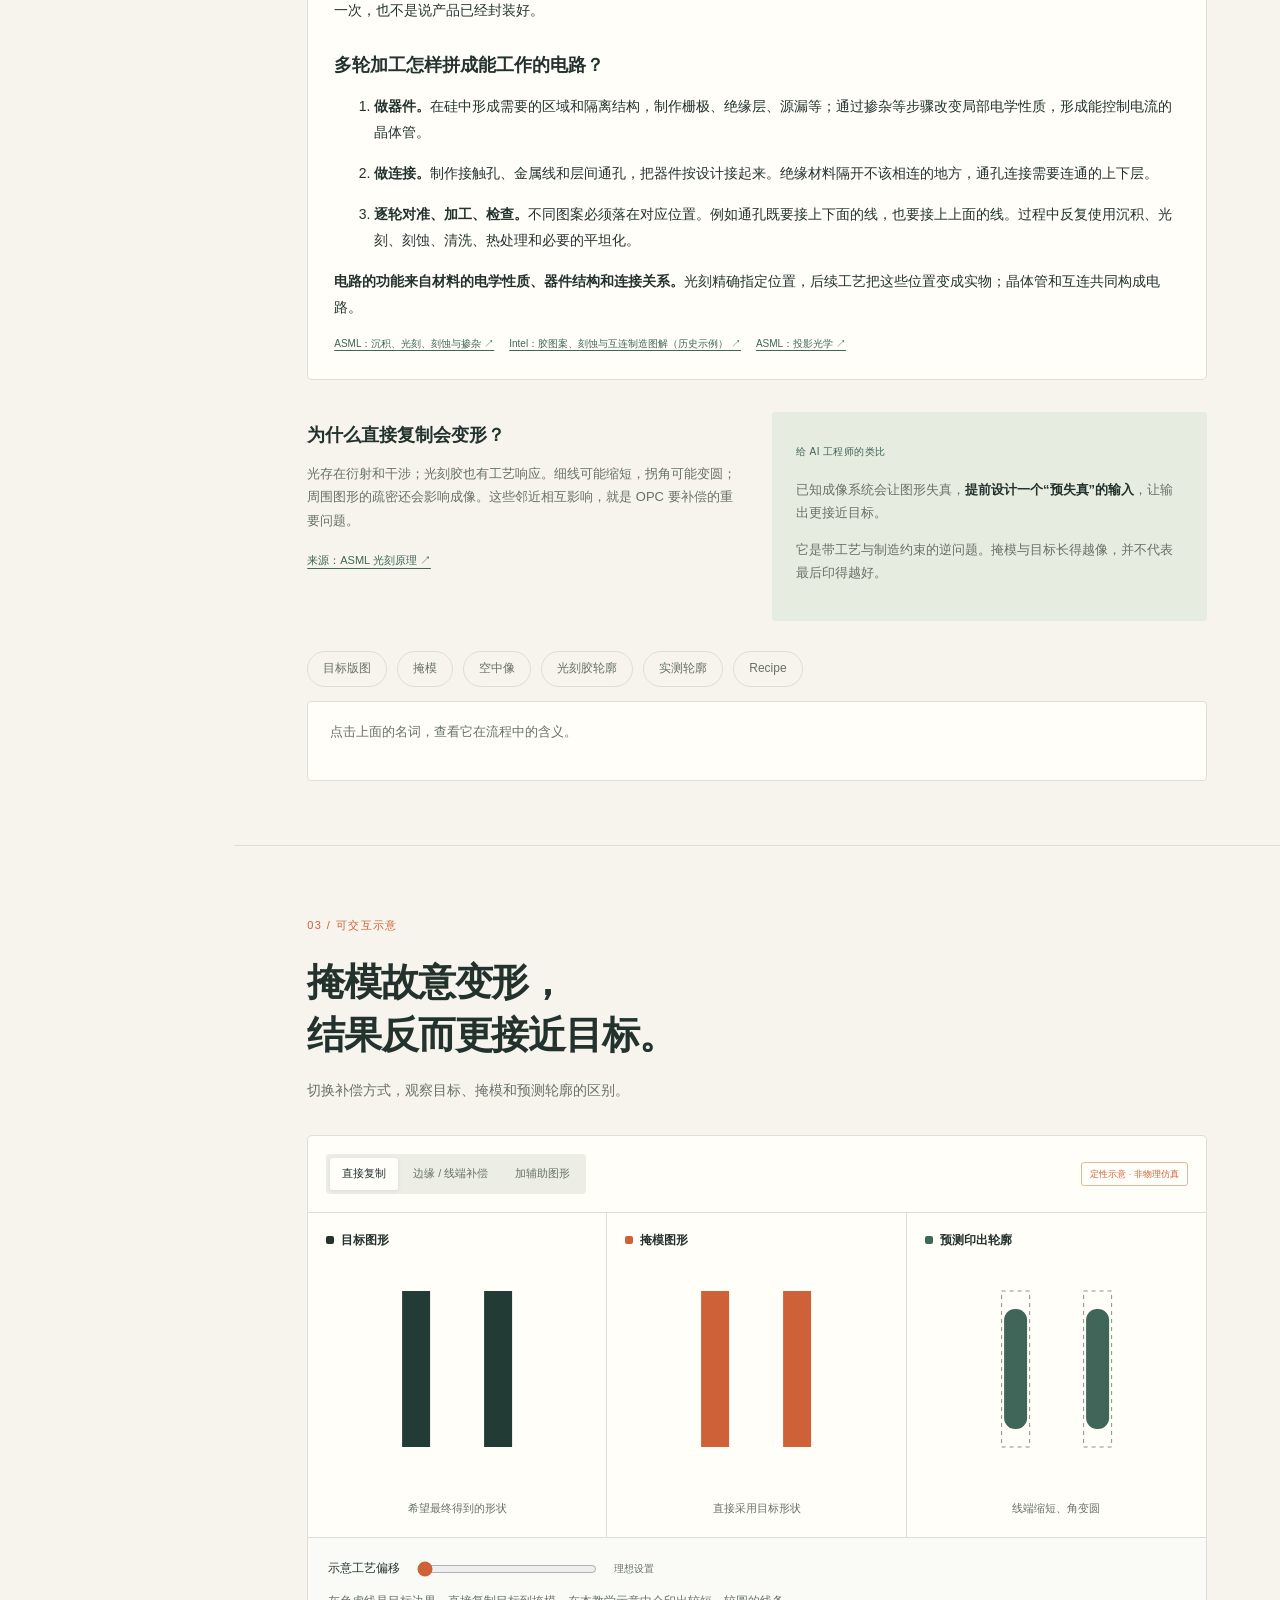
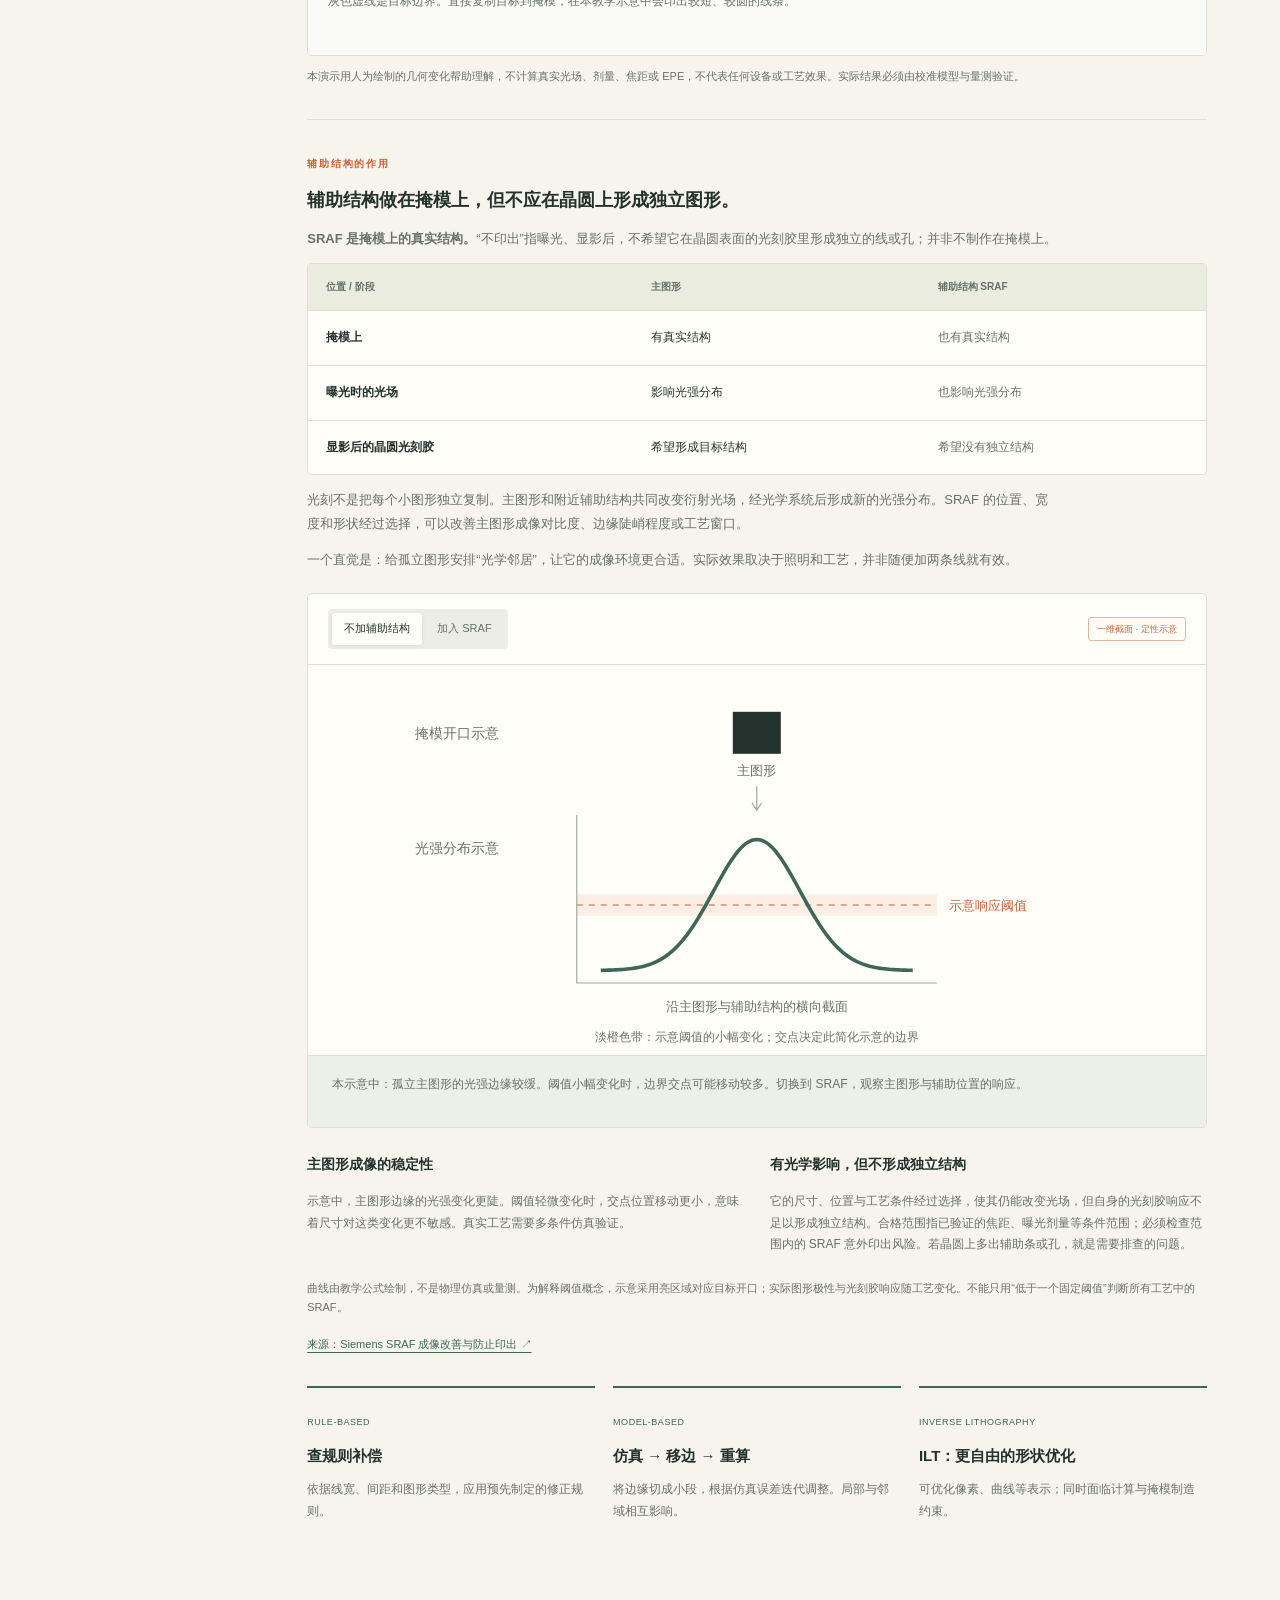
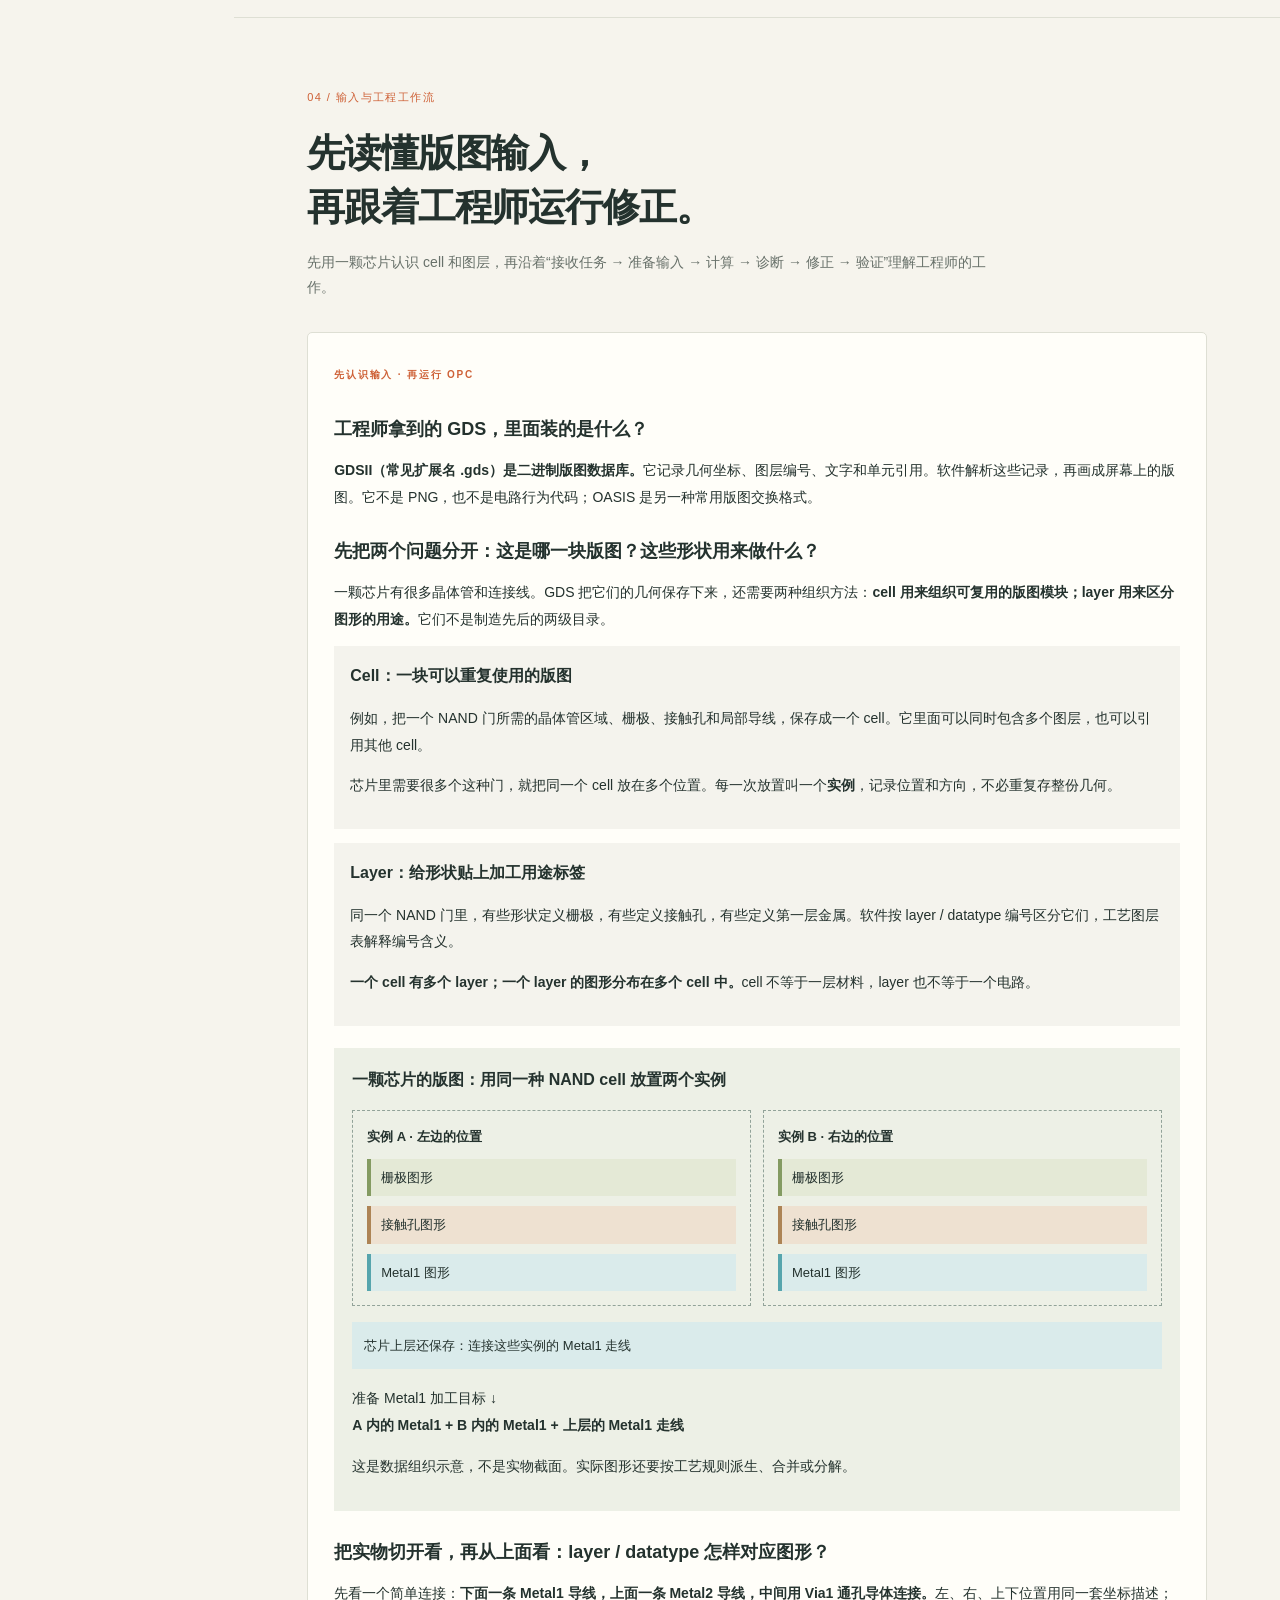
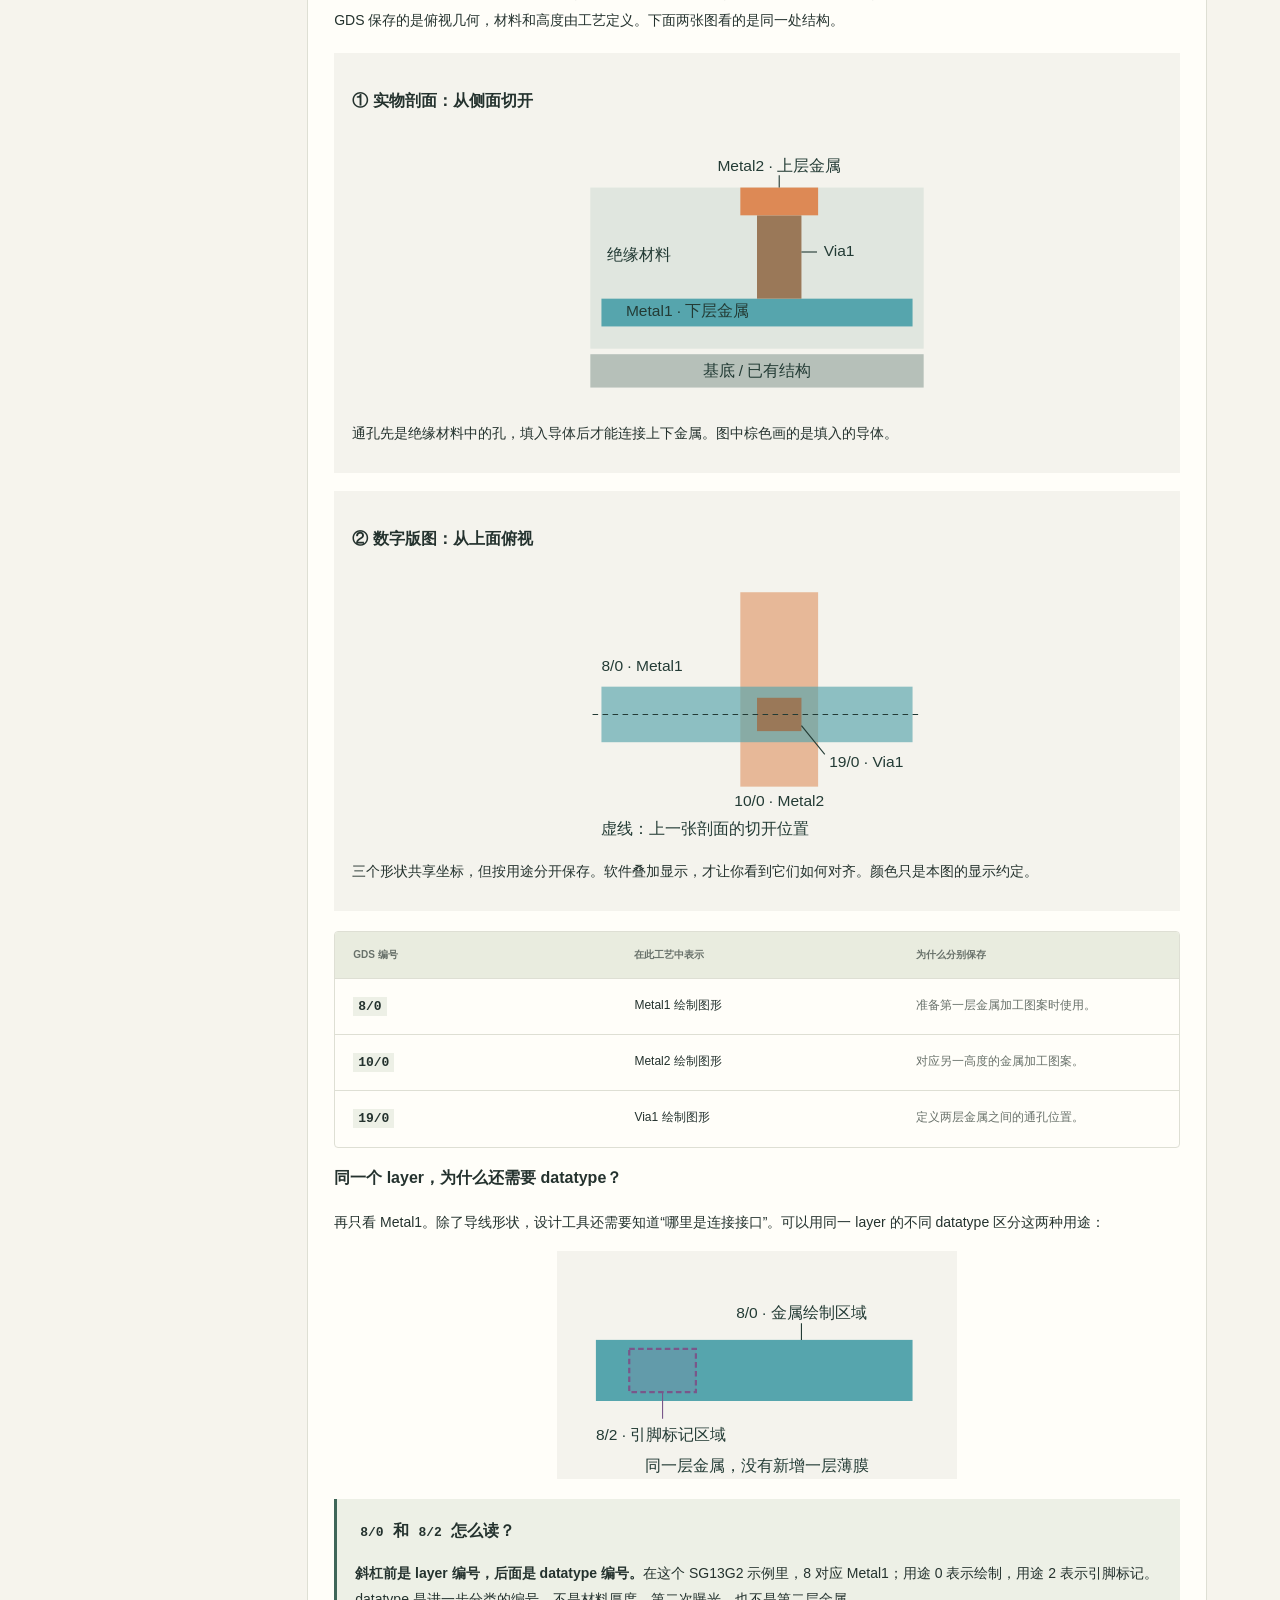
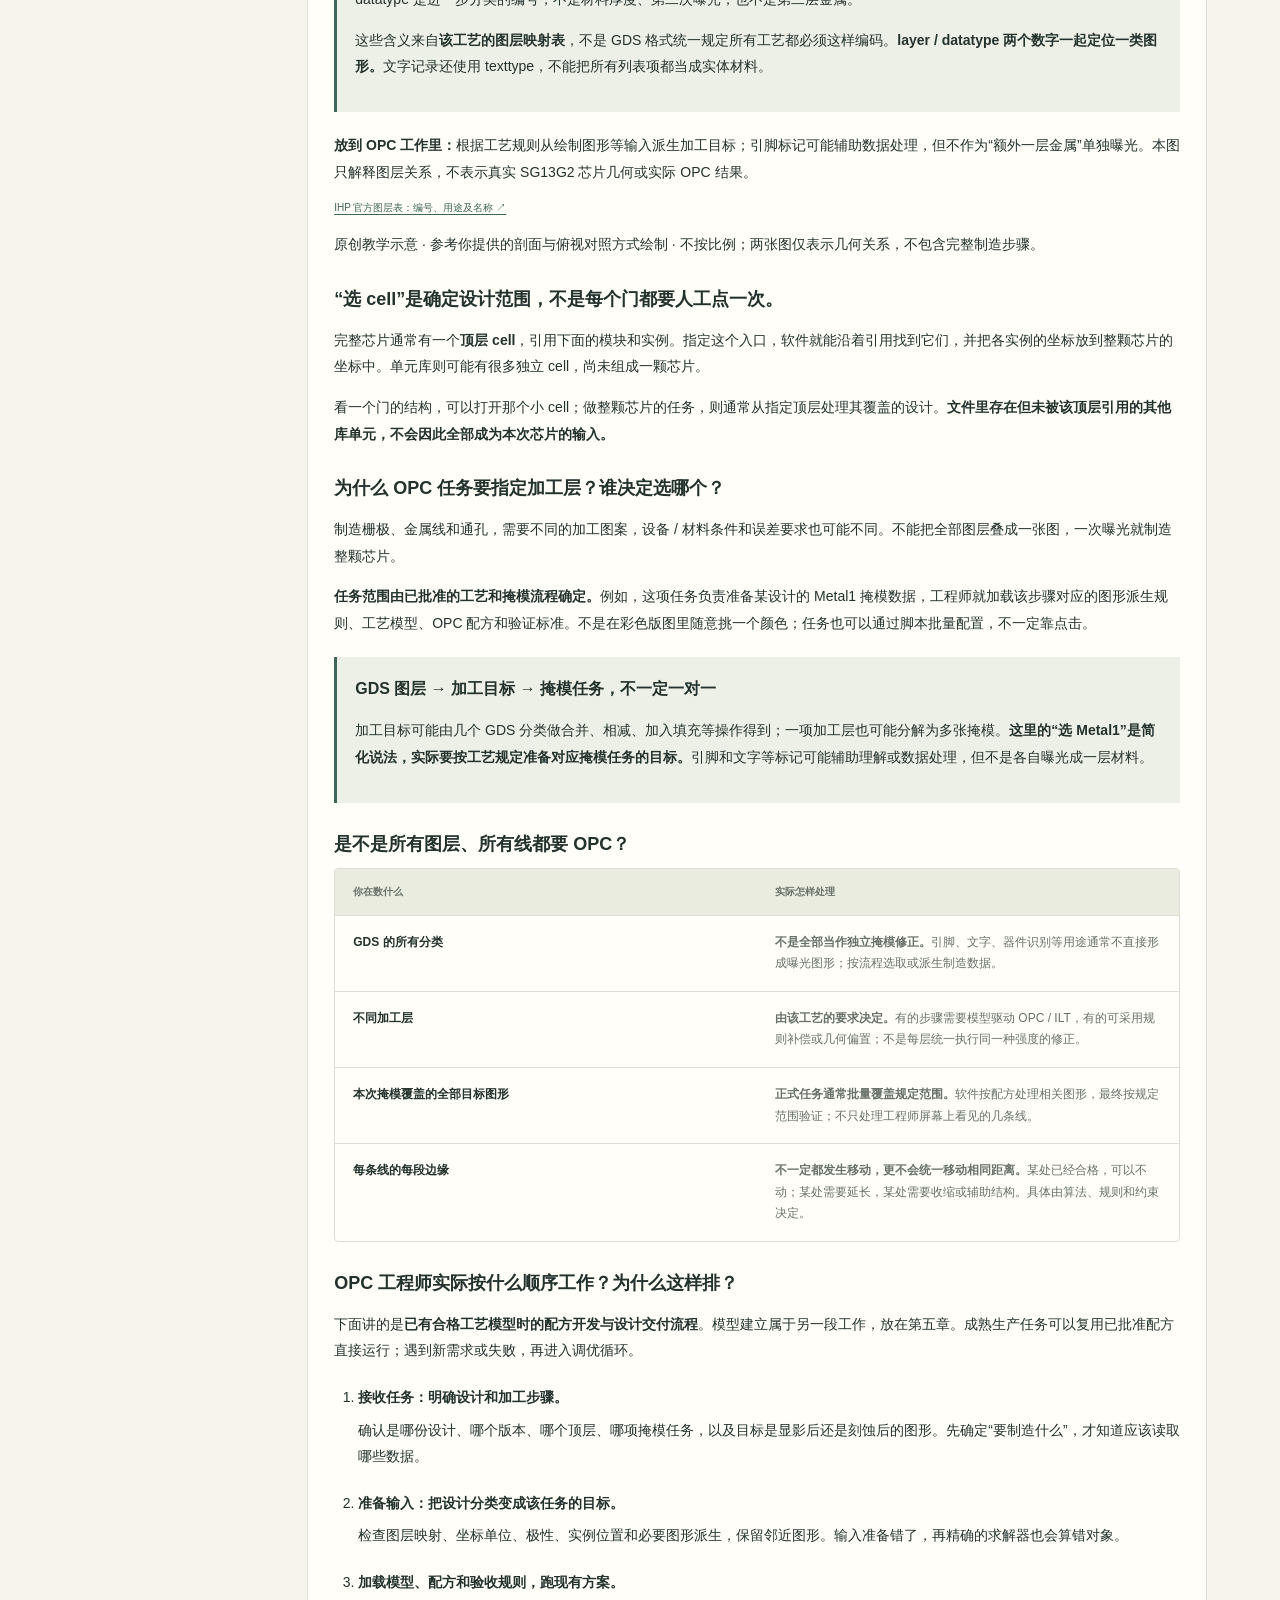
